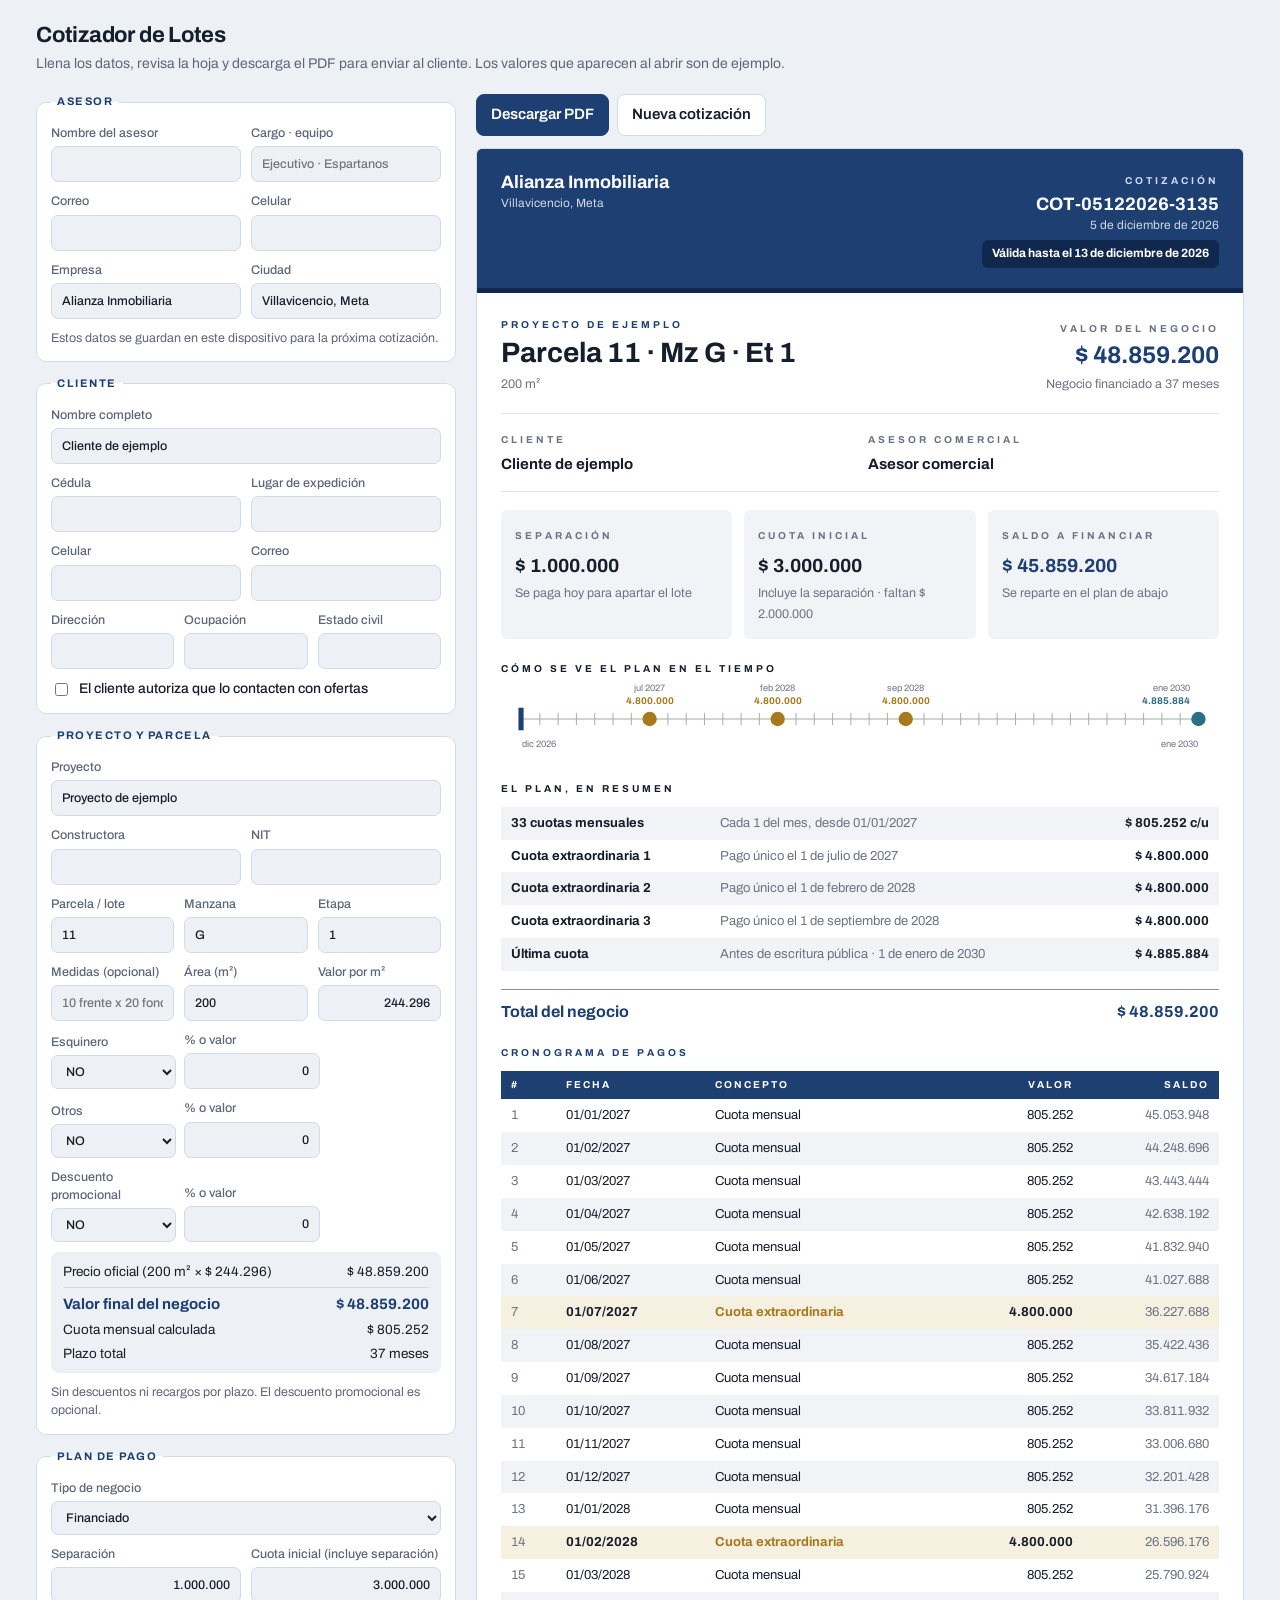
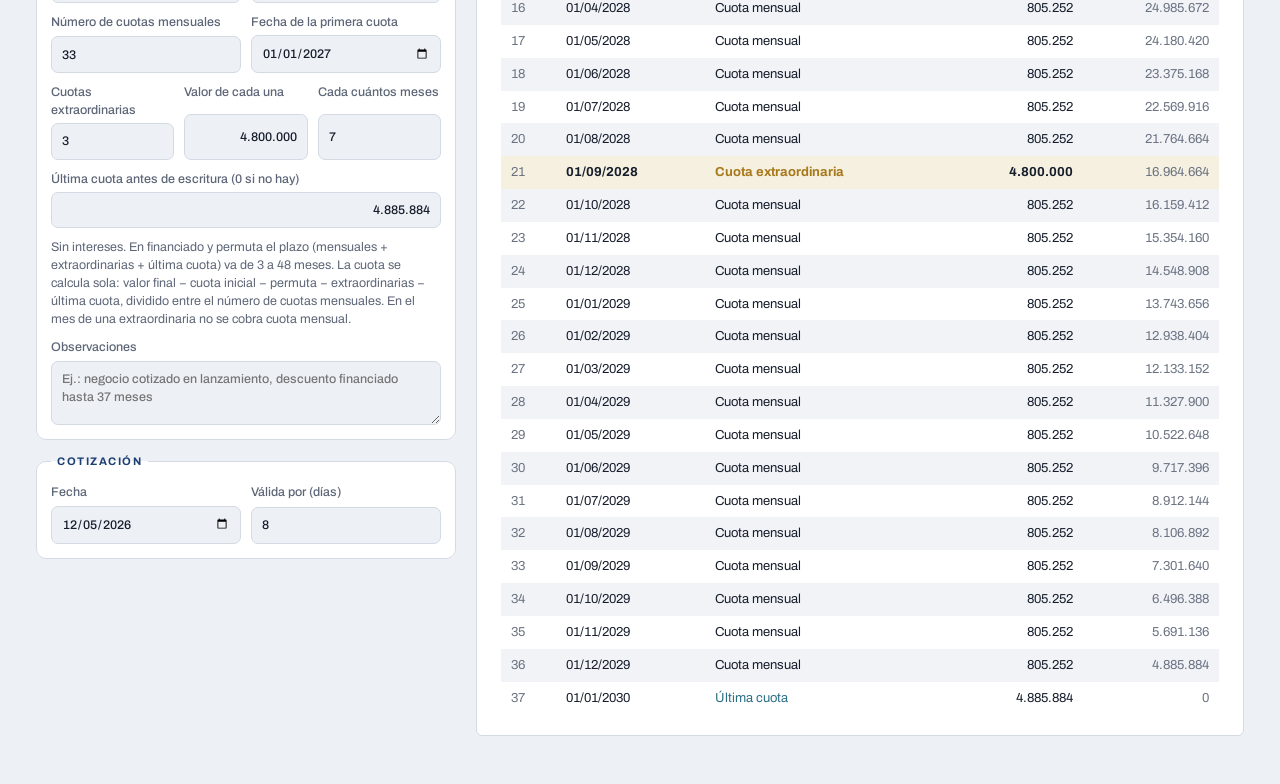
==== alianza-inmobiliaria/cotizador.html @ 28188375 "Add files via upload" ====
<!DOCTYPE html>
<html lang="es">
<head>
<meta charset="utf-8">
<meta name="viewport" content="width=device-width,initial-scale=1">
<title>Cotizador de Lotes</title>
<style>body{margin:0}img{max-width:100%}[hidden]{display:none!important}</style>

<link rel="stylesheet" href="https://fonts.googleapis.com/css2?family=Archivo:wght@400;500;600;700&display=swap">
<style>
/* Layout: formulario a la izquierda, hoja de cotización en vivo a la derecha; en celular se apilan. */
:root{
  --bg:#edf0f5; --surface:#ffffff; --fg:#161d2b; --muted:#5d6677; --line:#d4dae4;
  --brand:#1d3f72; --brand-deep:#10284d; --on-brand:#ffffff;
  --gold:#a8791c; --teal:#2b6f84; --bad:#b3372b; --bad-bg:#fbe9e6;
  --paper:#ffffff; --paper-fg:#161d2b; --paper-muted:#6b7382; --paper-soft:#f1f3f7; --paper-line:#dfe3ea; --paper-gold-bg:#f5f0e0;
  --font:"Archivo",system-ui,-apple-system,"Segoe UI",sans-serif;
}
@media (prefers-color-scheme: dark){ :root:not([data-theme="light"]){
  --bg:#11151c; --surface:#1a202b; --fg:#e8eeea; --muted:#9aa4b5; --line:#2e3747;
  --brand:#5b8fd6; --brand-deep:#1d3f72; --on-brand:#ffffff; --gold:#d3a23c; --teal:#5aa7bf; --bad:#f08a7d; --bad-bg:#3a1f1c; color-scheme:dark } }
:root[data-theme="dark"]{
  --bg:#11151c; --surface:#1a202b; --fg:#e8eeea; --muted:#9aa4b5; --line:#2e3747;
  --brand:#5b8fd6; --brand-deep:#1d3f72; --on-brand:#ffffff; --gold:#d3a23c; --teal:#5aa7bf; --bad:#f08a7d; --bad-bg:#3a1f1c; color-scheme:dark }
*{box-sizing:border-box}
body{background:var(--bg);color:var(--fg);font-family:var(--font);font-size:15px;line-height:1.45}
.wrap{max-width:1240px;margin:0 auto;padding-inline:16px;padding-block:20px 48px;display:grid;gap:20px;grid-template-columns:minmax(0,1fr)}
@media(min-width:980px){.wrap{grid-template-columns:minmax(0,420px) minmax(0,1fr);align-items:start}}
h1{font-size:22px;margin:0;font-weight:700;letter-spacing:-.01em}
.sub{color:var(--muted);margin:2px 0 0;font-size:14px}
.top{grid-column:1/-1}
.form{display:grid;gap:14px;min-width:0}
fieldset{border:1px solid var(--line);background:var(--surface);border-radius:10px;padding:14px;margin:0;display:grid;gap:10px;min-width:0}
legend{font-size:11px;letter-spacing:.14em;text-transform:uppercase;color:var(--brand);font-weight:700;padding:0 6px}
.row{display:grid;gap:10px;grid-template-columns:repeat(auto-fit,minmax(120px,1fr))}
label{display:grid;gap:4px;font-size:12.5px;color:var(--muted);font-weight:500;min-width:0}
input,select{font:inherit;color:var(--fg);background:var(--bg);border:1px solid var(--line);border-radius:7px;padding:8px 10px;width:100%;min-width:0}
input:focus-visible,select:focus-visible,button:focus-visible{outline:2px solid var(--brand);outline-offset:1px}
.money{font-variant-numeric:tabular-nums;text-align:right}
button{font:inherit;font-weight:600;border-radius:8px;border:1px solid var(--line);background:var(--surface);color:var(--fg);padding:9px 14px;cursor:pointer}
button.primary{background:var(--brand);border-color:var(--brand);color:var(--on-brand)}
button.link{border:0;background:none;color:var(--brand);padding:4px 0;text-align:left}
button:disabled{opacity:.5;cursor:not-allowed}
.extra{display:grid;grid-template-columns:minmax(0,1fr) minmax(0,1fr) auto;gap:8px;align-items:end}
.extra button{padding:8px 10px}
textarea{font:inherit;color:var(--fg);background:var(--bg);border:1px solid var(--line);border-radius:7px;padding:8px 10px;width:100%;min-height:64px;resize:vertical}
.adj{display:grid;grid-template-columns:minmax(0,1.1fr) minmax(0,1.2fr) minmax(0,1fr);gap:8px;align-items:end}
.calc{display:grid;gap:4px;background:var(--bg);border-radius:8px;padding:10px 12px;font-variant-numeric:tabular-nums;font-size:13.5px}
.calc div{display:flex;justify-content:space-between;gap:12px}
.calc .t{font-weight:700;color:var(--brand);font-size:15px;border-top:1px solid var(--line);padding-top:6px;margin-top:2px}
.brk{font-size:12.5px;color:var(--paper-muted);display:grid;gap:4px}
.brk .po{font-size:17px;font-weight:700;color:var(--paper-fg)}
.brk .red{color:#b3261e;font-size:14px;font-weight:600}
.brk .red b{font-weight:700;margin-left:10px;white-space:nowrap}
.calc .neg{color:var(--bad);font-weight:600}
.obs{background:var(--paper-soft);border-radius:6px;padding:12px 14px;font-size:13px;white-space:pre-wrap;overflow-wrap:anywhere}
.hint{font-size:12.5px;color:var(--muted);margin:0}
.side{display:grid;gap:12px;min-width:0}
.actions{display:flex;flex-wrap:wrap;gap:8px;align-items:center}
.msg{font-size:13px;color:var(--muted)}
.alert{background:var(--bad-bg);color:var(--bad);border-radius:8px;padding:10px 12px;font-size:13.5px;font-weight:500}
/* Hoja */
.paper{background:var(--paper);color:var(--paper-fg);border-radius:6px;overflow:hidden;border:1px solid var(--line);font-variant-numeric:tabular-nums;min-width:0}
.p-head{background:#1d3f72;border-bottom:5px solid #10284d;color:#fff;padding:20px 24px;display:flex;flex-wrap:wrap;gap:12px;justify-content:space-between}
.p-head b{font-size:18px}.p-head small{display:block;opacity:.8;font-size:12px}
.p-head .r{text-align:right;margin-left:auto}
.eyebrow{font-size:10px;letter-spacing:.3em;text-transform:uppercase;font-weight:700;color:#1d3f72}
.p-head .eyebrow{color:#cdd9ee}
.pill{display:inline-block;background:#10284d;border-radius:6px;padding:5px 10px;font-size:12px;font-weight:700;margin-top:6px}
.p-body{padding:20px 24px;display:grid;gap:18px}
.split{display:flex;flex-wrap:wrap;gap:12px 24px;justify-content:space-between;align-items:flex-end}
.lot{font-size:28px;font-weight:700;line-height:1.1;margin:4px 0}
.val{font-size:24px;font-weight:700;color:#1d3f72}
.pm{color:var(--paper-muted);font-size:12.5px}
.parties{display:grid;grid-template-columns:repeat(auto-fit,minmax(200px,1fr));gap:16px;border-block:1px solid var(--paper-line);padding-block:14px}
.parties strong{display:block;font-size:15px;margin:4px 0 2px;overflow-wrap:anywhere}
.cards{display:grid;grid-template-columns:repeat(auto-fit,minmax(160px,1fr));gap:12px}
.card{background:var(--paper-soft);border-radius:6px;padding:14px}
.card .eyebrow{color:var(--paper-muted)}
.card b{display:block;font-size:19px;margin:6px 0 2px}
.card.hl b{color:#1d3f72}
.tl{width:100%;height:auto;display:block}
.tscroll{overflow-x:auto}
table{border-collapse:collapse;width:100%;font-size:13px}
td,th{padding:7px 10px;text-align:left;white-space:nowrap}
td.n,th.n{text-align:right}
.sum tr:nth-child(odd){background:var(--paper-soft)}
.sum td:first-child{font-weight:700}
.sum td:nth-child(2){color:var(--paper-muted);white-space:normal}
.sum td.n{font-weight:700}
.total{display:flex;justify-content:space-between;gap:12px;border-top:1.5px solid #8a948e;padding-top:10px;font-weight:700;color:#1d3f72;font-size:16px}
.sched thead th{background:#1d3f72;color:#fff;font-size:10px;letter-spacing:.2em;text-transform:uppercase}
.sched tbody tr:nth-child(even){background:var(--paper-soft)}
.sched tr.x{background:var(--paper-gold-bg)!important;font-weight:700}
.sched tr.x td:nth-child(3){color:#a8791c}
.sched tr.f td:nth-child(3){color:#2b6f84}
.sched td:last-child,.sched td:first-child{color:var(--paper-muted);font-weight:400}
</style>
</head>
<body>


<div class="wrap">
  <div class="top">
    <h1>Cotizador de Lotes</h1>
    <p class="sub">Llena los datos, revisa la hoja y descarga el PDF para enviar al cliente. Los valores que aparecen al abrir son de ejemplo.</p>
  </div>

  <form class="form" id="f" autocomplete="off">
    <fieldset><legend>Asesor</legend>
      <div class="row">
        <label>Nombre del asesor<input id="asNombre" data-keep></label>
        <label>Cargo · equipo<input id="asCargo" data-keep placeholder="Ejecutivo · Espartanos"></label>
      </div>
      <div class="row">
        <label>Correo<input id="asCorreo" data-keep type="email"></label>
        <label>Celular<input id="asCel" data-keep inputmode="tel"></label>
      </div>
      <div class="row">
        <label>Empresa<input id="empresa" data-keep value="Alianza Inmobiliaria"></label>
        <label>Ciudad<input id="ciudad" data-keep value="Villavicencio, Meta"></label>
      </div>
      <p class="hint">Estos datos se guardan en este dispositivo para la próxima cotización.</p>
    </fieldset>

    <fieldset><legend>Cliente</legend>
      <label>Nombre completo<input id="clNombre" value="Cliente de ejemplo"></label>
      <div class="row">
        <label>Cédula<input id="clCedula" inputmode="numeric"></label>
        <label>Lugar de expedición<input id="clExp"></label>
      </div>
      <div class="row">
        <label>Celular<input id="clCel" inputmode="tel"></label>
        <label>Correo<input id="clCorreo" type="email"></label>
      </div>
      <div class="row">
        <label>Dirección<input id="clDir"></label>
        <label>Ocupación<input id="clOcu"></label>
        <label>Estado civil<input id="clCivil"></label>
      </div>
      <label style="display:flex;gap:8px;align-items:center;color:var(--fg);font-size:14px"><input type="checkbox" id="clAut" style="width:auto"> El cliente autoriza que lo contacten con ofertas</label>
    </fieldset>

    <fieldset><legend>Proyecto y parcela</legend>
      <label>Proyecto<input id="proyecto" value="Proyecto de ejemplo"></label>
      <div class="row">
        <label>Constructora<input id="constructora"></label>
        <label>NIT<input id="nit"></label>
      </div>
      <div class="row">
        <label>Parcela / lote<input id="lote" value="11"></label>
        <label>Manzana<input id="mz" value="G"></label>
        <label>Etapa<input id="etapa" value="1"></label>
      </div>
      <div class="row">
        <label>Medidas (opcional)<input id="medidas" placeholder="10 frente x 20 fondo"></label>
        <label>Área (m²)<input id="area" inputmode="decimal" value="200"></label>
        <label>Valor por m²<input id="vm2" class="money" inputmode="numeric" value="244.296"></label>
      </div>
      <div class="adj">
        <label>Esquinero<select id="esqT"><option>NO</option><option>PORCENTAJE</option><option>VALOR FIJO</option></select></label>
        <label>% o valor<input id="esqV" inputmode="decimal" value="0" style="text-align:right"></label><span></span>
      </div>
      <div class="adj">
        <label>Otros<select id="pluT"><option>NO</option><option>PORCENTAJE</option><option>VALOR FIJO</option></select></label>
        <label>% o valor<input id="pluV" inputmode="decimal" value="0" style="text-align:right"></label><span></span>
      </div>
      <label hidden><input type="checkbox" id="aplOf"></label>
      <p class="hint" id="vipHint" hidden></p>
      <div class="adj">
        <label>Descuento promocional<select id="desT"><option>NO</option><option>PORCENTAJE</option><option>VALOR FIJO</option></select></label>
        <label>% o valor<input id="desV" inputmode="decimal" value="0" style="text-align:right"></label><span></span>
      </div>
      <div class="calc" id="calcBox"></div>
      <p class="hint">Sin descuentos ni recargos por plazo. El descuento promocional es opcional.</p>
    </fieldset>

    <fieldset><legend>Plan de pago</legend>
      <div class="row">
        <label>Tipo de negocio<select id="tipo"><option value="con">Contado</option><option value="fin" selected>Financiado</option><option value="per">Permuta</option><option value="otr">Otro</option></select></label>
        <label id="lblPermuta" hidden>Permuta (valor recibido)<input id="permuta" class="money" inputmode="numeric" value="0"></label>
      </div>
      <label id="lblTipoOtro" hidden>Describe el tipo de negocio<input id="tipoOtro" placeholder="Ej.: leasing, crédito bancario"></label>
      <label id="lblPermDesc" hidden>Qué se recibe en permuta (opcional)<input id="permDesc" placeholder="Ej.: vehículo, lote, moto"></label>
      <div class="row">
        <label>Separación<input id="sep" class="money" inputmode="numeric" value="1.000.000"></label>
        <label>Cuota inicial (incluye separación)<input id="ini" class="money" inputmode="numeric" value="3.000.000"></label>
      </div>
      <div class="row">
        <label><span id="nMtxt">Número de cuotas mensuales</span><input id="nM" type="number" min="0" max="48" value="33"></label>
        <label>Fecha de la primera cuota<input id="primera" type="date"></label>
      </div>
      <div class="row" id="rowExtras">
        <label>Cuotas extraordinarias<input id="nE" type="number" min="0" max="24" value="3"></label>
        <label>Valor de cada una<input id="vE" class="money" inputmode="numeric" value="4.800.000"></label>
        <label>Cada cuántos meses<input id="pE" type="number" min="1" max="60" value="7"></label>
      </div>
      <p class="hint" id="maxE" hidden></p>
      <label id="lblFinal">Última cuota antes de escritura (0 si no hay)<input id="final" class="money" inputmode="numeric" value="4.885.884"></label>
      <p class="hint" id="finHint" hidden></p>
      <p class="hint">Sin intereses. En financiado y permuta el plazo (mensuales + extraordinarias + última cuota) va de 3 a 48 meses. La cuota se calcula sola: valor final − cuota inicial − permuta − extraordinarias − última cuota, dividido entre el número de cuotas mensuales. En el mes de una extraordinaria no se cobra cuota mensual.</p>
      <label>Observaciones<textarea id="obs" placeholder="Ej.: negocio cotizado en lanzamiento, descuento financiado hasta 37 meses"></textarea></label>
    </fieldset>

    <fieldset><legend>Cotización</legend>
      <div class="row">
        <label>Fecha<input id="fecha" type="date"></label>
        <label>Válida por (días)<input id="vig" type="number" min="1" max="90" value="8"></label>
      </div>
    </fieldset>
  </form>

  <div class="side">
    <div class="actions">
      <button class="primary" id="pdf" type="button">Descargar PDF</button>
      <button id="copy" type="button" hidden>Copiar resumen para WhatsApp</button>
      <button id="sepBtn" type="button" hidden>Registrar separación</button>
      <button id="nueva" type="button">Nueva cotización</button>
      <span class="msg" id="msg" role="status"></span>
    </div>
    <div class="alert" id="alert" hidden></div>
    <div class="paper" id="paper"></div>
  </div>
</div>

<script>/** @license
 *
 * jsPDF - PDF Document creation from JavaScript
 * Version 2.5.1 Built on 2022-01-28T15:37:57.789Z
 *                      CommitID 00000000
 *
 * Copyright (c) 2010-2021 James Hall <james@parall.ax>, https://github.com/MrRio/jsPDF
 *               2015-2021 yWorks GmbH, http://www.yworks.com
 *               2015-2021 Lukas Holländer <lukas.hollaender@yworks.com>, https://github.com/HackbrettXXX
 *               2016-2018 Aras Abbasi <aras.abbasi@gmail.com>
 *               2010 Aaron Spike, https://github.com/acspike
 *               2012 Willow Systems Corporation, https://github.com/willowsystems
 *               2012 Pablo Hess, https://github.com/pablohess
 *               2012 Florian Jenett, https://github.com/fjenett
 *               2013 Warren Weckesser, https://github.com/warrenweckesser
 *               2013 Youssef Beddad, https://github.com/lifof
 *               2013 Lee Driscoll, https://github.com/lsdriscoll
 *               2013 Stefan Slonevskiy, https://github.com/stefslon
 *               2013 Jeremy Morel, https://github.com/jmorel
 *               2013 Christoph Hartmann, https://github.com/chris-rock
 *               2014 Juan Pablo Gaviria, https://github.com/juanpgaviria
 *               2014 James Makes, https://github.com/dollaruw
 *               2014 Diego Casorran, https://github.com/diegocr
 *               2014 Steven Spungin, https://github.com/Flamenco
 *               2014 Kenneth Glassey, https://github.com/Gavvers
 *
 * Permission is hereby granted, free of charge, to any person obtaining
 * a copy of this software and associated documentation files (the
 * "Software"), to deal in the Software without restriction, including
 * without limitation the rights to use, copy, modify, merge, publish,
 * distribute, sublicense, and/or sell copies of the Software, and to
 * permit persons to whom the Software is furnished to do so, subject to
 * the following conditions:
 *
 * The above copyright notice and this permission notice shall be
 * included in all copies or substantial portions of the Software.
 *
 * THE SOFTWARE IS PROVIDED "AS IS", WITHOUT WARRANTY OF ANY KIND,
 * EXPRESS OR IMPLIED, INCLUDING BUT NOT LIMITED TO THE WARRANTIES OF
 * MERCHANTABILITY, FITNESS FOR A PARTICULAR PURPOSE AND
 * NONINFRINGEMENT. IN NO EVENT SHALL THE AUTHORS OR COPYRIGHT HOLDERS BE
 * LIABLE FOR ANY CLAIM, DAMAGES OR OTHER LIABILITY, WHETHER IN AN ACTION
 * OF CONTRACT, TORT OR OTHERWISE, ARISING FROM, OUT OF OR IN CONNECTION
 * WITH THE SOFTWARE OR THE USE OR OTHER DEALINGS IN THE SOFTWARE.
 *
 * Contributor(s):
 *    siefkenj, ahwolf, rickygu, Midnith, saintclair, eaparango,
 *    kim3er, mfo, alnorth, Flamenco
 */

!function(t,e){"object"==typeof exports&&"undefined"!=typeof module?e(exports):"function"==typeof define&&define.amd?define(["exports"],e):e((t=t||self).jspdf={})}(this,(function(t){"use strict";function e(t){return(e="function"==typeof Symbol&&"symbol"==typeof Symbol.iterator?function(t){return typeof t}:function(t){return t&&"function"==typeof Symbol&&t.constructor===Symbol&&t!==Symbol.prototype?"symbol":typeof t})(t)}var r=function(){return"undefined"!=typeof window?window:"undefined"!=typeof global?global:"undefined"!=typeof self?self:this}();function n(){r.console&&"function"==typeof r.console.log&&r.console.log.apply(r.console,arguments)}var i={log:n,warn:function(t){r.console&&("function"==typeof r.console.warn?r.console.warn.apply(r.console,arguments):n.call(null,arguments))},error:function(t){r.console&&("function"==typeof r.console.error?r.console.error.apply(r.console,arguments):n(t))}};function a(t,e,r){var n=new XMLHttpRequest;n.open("GET",t),n.responseType="blob",n.onload=function(){l(n.response,e,r)},n.onerror=function(){i.error("could not download file")},n.send()}function o(t){var e=new XMLHttpRequest;e.open("HEAD",t,!1);try{e.send()}catch(t){}return e.status>=200&&e.status<=299}function s(t){try{t.dispatchEvent(new MouseEvent("click"))}catch(r){var e=document.createEvent("MouseEvents");e.initMouseEvent("click",!0,!0,window,0,0,0,80,20,!1,!1,!1,!1,0,null),t.dispatchEvent(e)}}var c,u,l=r.saveAs||("object"!==("undefined"==typeof window?"undefined":e(window))||window!==r?function(){}:"undefined"!=typeof HTMLAnchorElement&&"download"in HTMLAnchorElement.prototype?function(t,e,n){var i=r.URL||r.webkitURL,c=document.createElement("a");e=e||t.name||"download",c.download=e,c.rel="noopener","string"==typeof t?(c.href=t,c.origin!==location.origin?o(c.href)?a(t,e,n):s(c,c.target="_blank"):s(c)):(c.href=i.createObjectURL(t),setTimeout((function(){i.revokeObjectURL(c.href)}),4e4),setTimeout((function(){s(c)}),0))}:"msSaveOrOpenBlob"in navigator?function(t,r,n){if(r=r||t.name||"download","string"==typeof t)if(o(t))a(t,r,n);else{var c=document.createElement("a");c.href=t,c.target="_blank",setTimeout((function(){s(c)}))}else navigator.msSaveOrOpenBlob(function(t,r){return void 0===r?r={autoBom:!1}:"object"!==e(r)&&(i.warn("Deprecated: Expected third argument to be a object"),r={autoBom:!r}),r.autoBom&&/^\s*(?:text\/\S*|application\/xml|\S*\/\S*\+xml)\s*;.*charset\s*=\s*utf-8/i.test(t.type)?new Blob([String.fromCharCode(65279),t],{type:t.type}):t}(t,n),r)}:function(t,n,i,o){if((o=o||open("","_blank"))&&(o.document.title=o.document.body.innerText="downloading..."),"string"==typeof t)return a(t,n,i);var s="application/octet-stream"===t.type,c=/constructor/i.test(r.HTMLElement)||r.safari,u=/CriOS\/[\d]+/.test(navigator.userAgent);if((u||s&&c)&&"object"===("undefined"==typeof FileReader?"undefined":e(FileReader))){var l=new FileReader;l.onloadend=function(){var t=l.result;t=u?t:t.replace(/^data:[^;]*;/,"data:attachment/file;"),o?o.location.href=t:location=t,o=null},l.readAsDataURL(t)}else{var h=r.URL||r.webkitURL,f=h.createObjectURL(t);o?o.location=f:location.href=f,o=null,setTimeout((function(){h.revokeObjectURL(f)}),4e4)}});
/**
   * A class to parse color values
   * @author Stoyan Stefanov <sstoo@gmail.com>
   * {@link   http://www.phpied.com/rgb-color-parser-in-javascript/}
   * @license Use it if you like it
   */function h(t){var e;t=t||"",this.ok=!1,"#"==t.charAt(0)&&(t=t.substr(1,6));t={aliceblue:"f0f8ff",antiquewhite:"faebd7",aqua:"00ffff",aquamarine:"7fffd4",azure:"f0ffff",beige:"f5f5dc",bisque:"ffe4c4",black:"000000",blanchedalmond:"ffebcd",blue:"0000ff",blueviolet:"8a2be2",brown:"a52a2a",burlywood:"deb887",cadetblue:"5f9ea0",chartreuse:"7fff00",chocolate:"d2691e",coral:"ff7f50",cornflowerblue:"6495ed",cornsilk:"fff8dc",crimson:"dc143c",cyan:"00ffff",darkblue:"00008b",darkcyan:"008b8b",darkgoldenrod:"b8860b",darkgray:"a9a9a9",darkgreen:"006400",darkkhaki:"bdb76b",darkmagenta:"8b008b",darkolivegreen:"556b2f",darkorange:"ff8c00",darkorchid:"9932cc",darkred:"8b0000",darksalmon:"e9967a",darkseagreen:"8fbc8f",darkslateblue:"483d8b",darkslategray:"2f4f4f",darkturquoise:"00ced1",darkviolet:"9400d3",deeppink:"ff1493",deepskyblue:"00bfff",dimgray:"696969",dodgerblue:"1e90ff",feldspar:"d19275",firebrick:"b22222",floralwhite:"fffaf0",forestgreen:"228b22",fuchsia:"ff00ff",gainsboro:"dcdcdc",ghostwhite:"f8f8ff",gold:"ffd700",goldenrod:"daa520",gray:"808080",green:"008000",greenyellow:"adff2f",honeydew:"f0fff0",hotpink:"ff69b4",indianred:"cd5c5c",indigo:"4b0082",ivory:"fffff0",khaki:"f0e68c",lavender:"e6e6fa",lavenderblush:"fff0f5",lawngreen:"7cfc00",lemonchiffon:"fffacd",lightblue:"add8e6",lightcoral:"f08080",lightcyan:"e0ffff",lightgoldenrodyellow:"fafad2",lightgrey:"d3d3d3",lightgreen:"90ee90",lightpink:"ffb6c1",lightsalmon:"ffa07a",lightseagreen:"20b2aa",lightskyblue:"87cefa",lightslateblue:"8470ff",lightslategray:"778899",lightsteelblue:"b0c4de",lightyellow:"ffffe0",lime:"00ff00",limegreen:"32cd32",linen:"faf0e6",magenta:"ff00ff",maroon:"800000",mediumaquamarine:"66cdaa",mediumblue:"0000cd",mediumorchid:"ba55d3",mediumpurple:"9370d8",mediumseagreen:"3cb371",mediumslateblue:"7b68ee",mediumspringgreen:"00fa9a",mediumturquoise:"48d1cc",mediumvioletred:"c71585",midnightblue:"191970",mintcream:"f5fffa",mistyrose:"ffe4e1",moccasin:"ffe4b5",navajowhite:"ffdead",navy:"000080",oldlace:"fdf5e6",olive:"808000",olivedrab:"6b8e23",orange:"ffa500",orangered:"ff4500",orchid:"da70d6",palegoldenrod:"eee8aa",palegreen:"98fb98",paleturquoise:"afeeee",palevioletred:"d87093",papayawhip:"ffefd5",peachpuff:"ffdab9",peru:"cd853f",pink:"ffc0cb",plum:"dda0dd",powderblue:"b0e0e6",purple:"800080",red:"ff0000",rosybrown:"bc8f8f",royalblue:"4169e1",saddlebrown:"8b4513",salmon:"fa8072",sandybrown:"f4a460",seagreen:"2e8b57",seashell:"fff5ee",sienna:"a0522d",silver:"c0c0c0",skyblue:"87ceeb",slateblue:"6a5acd",slategray:"708090",snow:"fffafa",springgreen:"00ff7f",steelblue:"4682b4",tan:"d2b48c",teal:"008080",thistle:"d8bfd8",tomato:"ff6347",turquoise:"40e0d0",violet:"ee82ee",violetred:"d02090",wheat:"f5deb3",white:"ffffff",whitesmoke:"f5f5f5",yellow:"ffff00",yellowgreen:"9acd32"}[t=(t=t.replace(/ /g,"")).toLowerCase()]||t;for(var r=[{re:/^rgb\((\d{1,3}),\s*(\d{1,3}),\s*(\d{1,3})\)$/,example:["rgb(123, 234, 45)","rgb(255,234,245)"],process:function(t){return[parseInt(t[1]),parseInt(t[2]),parseInt(t[3])]}},{re:/^(\w{2})(\w{2})(\w{2})$/,example:["#00ff00","336699"],process:function(t){return[parseInt(t[1],16),parseInt(t[2],16),parseInt(t[3],16)]}},{re:/^(\w{1})(\w{1})(\w{1})$/,example:["#fb0","f0f"],process:function(t){return[parseInt(t[1]+t[1],16),parseInt(t[2]+t[2],16),parseInt(t[3]+t[3],16)]}}],n=0;n<r.length;n++){var i=r[n].re,a=r[n].process,o=i.exec(t);o&&(e=a(o),this.r=e[0],this.g=e[1],this.b=e[2],this.ok=!0)}this.r=this.r<0||isNaN(this.r)?0:this.r>255?255:this.r,this.g=this.g<0||isNaN(this.g)?0:this.g>255?255:this.g,this.b=this.b<0||isNaN(this.b)?0:this.b>255?255:this.b,this.toRGB=function(){return"rgb("+this.r+", "+this.g+", "+this.b+")"},this.toHex=function(){var t=this.r.toString(16),e=this.g.toString(16),r=this.b.toString(16);return 1==t.length&&(t="0"+t),1==e.length&&(e="0"+e),1==r.length&&(r="0"+r),"#"+t+e+r}}
/**
   * @license
   * Joseph Myers does not specify a particular license for his work.
   *
   * Author: Joseph Myers
   * Accessed from: http://www.myersdaily.org/joseph/javascript/md5.js
   *
   * Modified by: Owen Leong
   */
function f(t,e){var r=t[0],n=t[1],i=t[2],a=t[3];r=p(r,n,i,a,e[0],7,-680876936),a=p(a,r,n,i,e[1],12,-389564586),i=p(i,a,r,n,e[2],17,606105819),n=p(n,i,a,r,e[3],22,-1044525330),r=p(r,n,i,a,e[4],7,-176418897),a=p(a,r,n,i,e[5],12,1200080426),i=p(i,a,r,n,e[6],17,-1473231341),n=p(n,i,a,r,e[7],22,-45705983),r=p(r,n,i,a,e[8],7,1770035416),a=p(a,r,n,i,e[9],12,-1958414417),i=p(i,a,r,n,e[10],17,-42063),n=p(n,i,a,r,e[11],22,-1990404162),r=p(r,n,i,a,e[12],7,1804603682),a=p(a,r,n,i,e[13],12,-40341101),i=p(i,a,r,n,e[14],17,-1502002290),r=g(r,n=p(n,i,a,r,e[15],22,1236535329),i,a,e[1],5,-165796510),a=g(a,r,n,i,e[6],9,-1069501632),i=g(i,a,r,n,e[11],14,643717713),n=g(n,i,a,r,e[0],20,-373897302),r=g(r,n,i,a,e[5],5,-701558691),a=g(a,r,n,i,e[10],9,38016083),i=g(i,a,r,n,e[15],14,-660478335),n=g(n,i,a,r,e[4],20,-405537848),r=g(r,n,i,a,e[9],5,568446438),a=g(a,r,n,i,e[14],9,-1019803690),i=g(i,a,r,n,e[3],14,-187363961),n=g(n,i,a,r,e[8],20,1163531501),r=g(r,n,i,a,e[13],5,-1444681467),a=g(a,r,n,i,e[2],9,-51403784),i=g(i,a,r,n,e[7],14,1735328473),r=m(r,n=g(n,i,a,r,e[12],20,-1926607734),i,a,e[5],4,-378558),a=m(a,r,n,i,e[8],11,-2022574463),i=m(i,a,r,n,e[11],16,1839030562),n=m(n,i,a,r,e[14],23,-35309556),r=m(r,n,i,a,e[1],4,-1530992060),a=m(a,r,n,i,e[4],11,1272893353),i=m(i,a,r,n,e[7],16,-155497632),n=m(n,i,a,r,e[10],23,-1094730640),r=m(r,n,i,a,e[13],4,681279174),a=m(a,r,n,i,e[0],11,-358537222),i=m(i,a,r,n,e[3],16,-722521979),n=m(n,i,a,r,e[6],23,76029189),r=m(r,n,i,a,e[9],4,-640364487),a=m(a,r,n,i,e[12],11,-421815835),i=m(i,a,r,n,e[15],16,530742520),r=v(r,n=m(n,i,a,r,e[2],23,-995338651),i,a,e[0],6,-198630844),a=v(a,r,n,i,e[7],10,1126891415),i=v(i,a,r,n,e[14],15,-1416354905),n=v(n,i,a,r,e[5],21,-57434055),r=v(r,n,i,a,e[12],6,1700485571),a=v(a,r,n,i,e[3],10,-1894986606),i=v(i,a,r,n,e[10],15,-1051523),n=v(n,i,a,r,e[1],21,-2054922799),r=v(r,n,i,a,e[8],6,1873313359),a=v(a,r,n,i,e[15],10,-30611744),i=v(i,a,r,n,e[6],15,-1560198380),n=v(n,i,a,r,e[13],21,1309151649),r=v(r,n,i,a,e[4],6,-145523070),a=v(a,r,n,i,e[11],10,-1120210379),i=v(i,a,r,n,e[2],15,718787259),n=v(n,i,a,r,e[9],21,-343485551),t[0]=S(r,t[0]),t[1]=S(n,t[1]),t[2]=S(i,t[2]),t[3]=S(a,t[3])}function d(t,e,r,n,i,a){return e=S(S(e,t),S(n,a)),S(e<<i|e>>>32-i,r)}function p(t,e,r,n,i,a,o){return d(e&r|~e&n,t,e,i,a,o)}function g(t,e,r,n,i,a,o){return d(e&n|r&~n,t,e,i,a,o)}function m(t,e,r,n,i,a,o){return d(e^r^n,t,e,i,a,o)}function v(t,e,r,n,i,a,o){return d(r^(e|~n),t,e,i,a,o)}function b(t){var e,r=t.length,n=[1732584193,-271733879,-1732584194,271733878];for(e=64;e<=t.length;e+=64)f(n,y(t.substring(e-64,e)));t=t.substring(e-64);var i=[0,0,0,0,0,0,0,0,0,0,0,0,0,0,0,0];for(e=0;e<t.length;e++)i[e>>2]|=t.charCodeAt(e)<<(e%4<<3);if(i[e>>2]|=128<<(e%4<<3),e>55)for(f(n,i),e=0;e<16;e++)i[e]=0;return i[14]=8*r,f(n,i),n}function y(t){var e,r=[];for(e=0;e<64;e+=4)r[e>>2]=t.charCodeAt(e)+(t.charCodeAt(e+1)<<8)+(t.charCodeAt(e+2)<<16)+(t.charCodeAt(e+3)<<24);return r}c=r.atob.bind(r),u=r.btoa.bind(r);var w="0123456789abcdef".split("");function N(t){for(var e="",r=0;r<4;r++)e+=w[t>>8*r+4&15]+w[t>>8*r&15];return e}function L(t){return String.fromCharCode((255&t)>>0,(65280&t)>>8,(16711680&t)>>16,(4278190080&t)>>24)}function A(t){return function(t){return t.map(L).join("")}(b(t))}var x="5d41402abc4b2a76b9719d911017c592"!=function(t){for(var e=0;e<t.length;e++)t[e]=N(t[e]);return t.join("")}(b("hello"));function S(t,e){if(x){var r=(65535&t)+(65535&e);return(t>>16)+(e>>16)+(r>>16)<<16|65535&r}return t+e&4294967295}
/**
   * @license
   * FPDF is released under a permissive license: there is no usage restriction.
   * You may embed it freely in your application (commercial or not), with or
   * without modifications.
   *
   * Reference: http://www.fpdf.org/en/script/script37.php
   */function _(t,e){var r,n,i,a;if(t!==r){for(var o=(i=t,a=1+(256/t.length>>0),new Array(a+1).join(i)),s=[],c=0;c<256;c++)s[c]=c;var u=0;for(c=0;c<256;c++){var l=s[c];u=(u+l+o.charCodeAt(c))%256,s[c]=s[u],s[u]=l}r=t,n=s}else s=n;var h=e.length,f=0,d=0,p="";for(c=0;c<h;c++)d=(d+(l=s[f=(f+1)%256]))%256,s[f]=s[d],s[d]=l,o=s[(s[f]+s[d])%256],p+=String.fromCharCode(e.charCodeAt(c)^o);return p}
/**
   * @license
   * Licensed under the MIT License.
   * http://opensource.org/licenses/mit-license
   * Author: Owen Leong (@owenl131)
   * Date: 15 Oct 2020
   * References:
   * https://www.cs.cmu.edu/~dst/Adobe/Gallery/anon21jul01-pdf-encryption.txt
   * https://github.com/foliojs/pdfkit/blob/master/lib/security.js
   * http://www.fpdf.org/en/script/script37.php
   */var P={print:4,modify:8,copy:16,"annot-forms":32};function k(t,e,r,n){this.v=1,this.r=2;var i=192;t.forEach((function(t){if(void 0!==P.perm)throw new Error("Invalid permission: "+t);i+=P[t]})),this.padding="(¿N^NuAd\0NVÿú\b..\0¶Ðh>/\f©þdSiz";var a=(e+this.padding).substr(0,32),o=(r+this.padding).substr(0,32);this.O=this.processOwnerPassword(a,o),this.P=-(1+(255^i)),this.encryptionKey=A(a+this.O+this.lsbFirstWord(this.P)+this.hexToBytes(n)).substr(0,5),this.U=_(this.encryptionKey,this.padding)}function F(t){if(/[^\u0000-\u00ff]/.test(t))throw new Error("Invalid PDF Name Object: "+t+", Only accept ASCII characters.");for(var e="",r=t.length,n=0;n<r;n++){var i=t.charCodeAt(n);if(i<33||35===i||37===i||40===i||41===i||47===i||60===i||62===i||91===i||93===i||123===i||125===i||i>126)e+="#"+("0"+i.toString(16)).slice(-2);else e+=t[n]}return e}function I(t){if("object"!==e(t))throw new Error("Invalid Context passed to initialize PubSub (jsPDF-module)");var n={};this.subscribe=function(t,e,r){if(r=r||!1,"string"!=typeof t||"function"!=typeof e||"boolean"!=typeof r)throw new Error("Invalid arguments passed to PubSub.subscribe (jsPDF-module)");n.hasOwnProperty(t)||(n[t]={});var i=Math.random().toString(35);return n[t][i]=[e,!!r],i},this.unsubscribe=function(t){for(var e in n)if(n[e][t])return delete n[e][t],0===Object.keys(n[e]).length&&delete n[e],!0;return!1},this.publish=function(e){if(n.hasOwnProperty(e)){var a=Array.prototype.slice.call(arguments,1),o=[];for(var s in n[e]){var c=n[e][s];try{c[0].apply(t,a)}catch(t){r.console&&i.error("jsPDF PubSub Error",t.message,t)}c[1]&&o.push(s)}o.length&&o.forEach(this.unsubscribe)}},this.getTopics=function(){return n}}function C(t){if(!(this instanceof C))return new C(t);var e="opacity,stroke-opacity".split(",");for(var r in t)t.hasOwnProperty(r)&&e.indexOf(r)>=0&&(this[r]=t[r]);this.id="",this.objectNumber=-1}function j(t,e){this.gState=t,this.matrix=e,this.id="",this.objectNumber=-1}function O(t,e,r,n,i){if(!(this instanceof O))return new O(t,e,r,n,i);this.type="axial"===t?2:3,this.coords=e,this.colors=r,j.call(this,n,i)}function B(t,e,r,n,i){if(!(this instanceof B))return new B(t,e,r,n,i);this.boundingBox=t,this.xStep=e,this.yStep=r,this.stream="",this.cloneIndex=0,j.call(this,n,i)}function M(t){var n,a="string"==typeof arguments[0]?arguments[0]:"p",o=arguments[1],s=arguments[2],c=arguments[3],f=[],d=1,p=16,g="S",m=null;"object"===e(t=t||{})&&(a=t.orientation,o=t.unit||o,s=t.format||s,c=t.compress||t.compressPdf||c,null!==(m=t.encryption||null)&&(m.userPassword=m.userPassword||"",m.ownerPassword=m.ownerPassword||"",m.userPermissions=m.userPermissions||[]),d="number"==typeof t.userUnit?Math.abs(t.userUnit):1,void 0!==t.precision&&(n=t.precision),void 0!==t.floatPrecision&&(p=t.floatPrecision),g=t.defaultPathOperation||"S"),f=t.filters||(!0===c?["FlateEncode"]:f),o=o||"mm",a=(""+(a||"P")).toLowerCase();var v=t.putOnlyUsedFonts||!1,b={},y={internal:{},__private__:{}};y.__private__.PubSub=I;var w="1.3",N=y.__private__.getPdfVersion=function(){return w};y.__private__.setPdfVersion=function(t){w=t};var L={a0:[2383.94,3370.39],a1:[1683.78,2383.94],a2:[1190.55,1683.78],a3:[841.89,1190.55],a4:[595.28,841.89],a5:[419.53,595.28],a6:[297.64,419.53],a7:[209.76,297.64],a8:[147.4,209.76],a9:[104.88,147.4],a10:[73.7,104.88],b0:[2834.65,4008.19],b1:[2004.09,2834.65],b2:[1417.32,2004.09],b3:[1000.63,1417.32],b4:[708.66,1000.63],b5:[498.9,708.66],b6:[354.33,498.9],b7:[249.45,354.33],b8:[175.75,249.45],b9:[124.72,175.75],b10:[87.87,124.72],c0:[2599.37,3676.54],c1:[1836.85,2599.37],c2:[1298.27,1836.85],c3:[918.43,1298.27],c4:[649.13,918.43],c5:[459.21,649.13],c6:[323.15,459.21],c7:[229.61,323.15],c8:[161.57,229.61],c9:[113.39,161.57],c10:[79.37,113.39],dl:[311.81,623.62],letter:[612,792],"government-letter":[576,756],legal:[612,1008],"junior-legal":[576,360],ledger:[1224,792],tabloid:[792,1224],"credit-card":[153,243]};y.__private__.getPageFormats=function(){return L};var A=y.__private__.getPageFormat=function(t){return L[t]};s=s||"a4";var x={COMPAT:"compat",ADVANCED:"advanced"},S=x.COMPAT;function _(){this.saveGraphicsState(),ht(new Vt(_t,0,0,-_t,0,Rr()*_t).toString()+" cm"),this.setFontSize(this.getFontSize()/_t),g="n",S=x.ADVANCED}function P(){this.restoreGraphicsState(),g="S",S=x.COMPAT}var j=y.__private__.combineFontStyleAndFontWeight=function(t,e){if("bold"==t&&"normal"==e||"bold"==t&&400==e||"normal"==t&&"italic"==e||"bold"==t&&"italic"==e)throw new Error("Invalid Combination of fontweight and fontstyle");return e&&(t=400==e||"normal"===e?"italic"===t?"italic":"normal":700!=e&&"bold"!==e||"normal"!==t?(700==e?"bold":e)+""+t:"bold"),t};y.advancedAPI=function(t){var e=S===x.COMPAT;return e&&_.call(this),"function"!=typeof t||(t(this),e&&P.call(this)),this},y.compatAPI=function(t){var e=S===x.ADVANCED;return e&&P.call(this),"function"!=typeof t||(t(this),e&&_.call(this)),this},y.isAdvancedAPI=function(){return S===x.ADVANCED};var E,q=function(t){if(S!==x.ADVANCED)throw new Error(t+" is only available in 'advanced' API mode. You need to call advancedAPI() first.")},D=y.roundToPrecision=y.__private__.roundToPrecision=function(t,e){var r=n||e;if(isNaN(t)||isNaN(r))throw new Error("Invalid argument passed to jsPDF.roundToPrecision");return t.toFixed(r).replace(/0+$/,"")};E=y.hpf=y.__private__.hpf="number"==typeof p?function(t){if(isNaN(t))throw new Error("Invalid argument passed to jsPDF.hpf");return D(t,p)}:"smart"===p?function(t){if(isNaN(t))throw new Error("Invalid argument passed to jsPDF.hpf");return D(t,t>-1&&t<1?16:5)}:function(t){if(isNaN(t))throw new Error("Invalid argument passed to jsPDF.hpf");return D(t,16)};var R=y.f2=y.__private__.f2=function(t){if(isNaN(t))throw new Error("Invalid argument passed to jsPDF.f2");return D(t,2)},T=y.__private__.f3=function(t){if(isNaN(t))throw new Error("Invalid argument passed to jsPDF.f3");return D(t,3)},U=y.scale=y.__private__.scale=function(t){if(isNaN(t))throw new Error("Invalid argument passed to jsPDF.scale");return S===x.COMPAT?t*_t:S===x.ADVANCED?t:void 0},z=function(t){return S===x.COMPAT?Rr()-t:S===x.ADVANCED?t:void 0},H=function(t){return U(z(t))};y.__private__.setPrecision=y.setPrecision=function(t){"number"==typeof parseInt(t,10)&&(n=parseInt(t,10))};var W,V="00000000000000000000000000000000",G=y.__private__.getFileId=function(){return V},Y=y.__private__.setFileId=function(t){return V=void 0!==t&&/^[a-fA-F0-9]{32}$/.test(t)?t.toUpperCase():V.split("").map((function(){return"ABCDEF0123456789".charAt(Math.floor(16*Math.random()))})).join(""),null!==m&&(Ye=new k(m.userPermissions,m.userPassword,m.ownerPassword,V)),V};y.setFileId=function(t){return Y(t),this},y.getFileId=function(){return G()};var J=y.__private__.convertDateToPDFDate=function(t){var e=t.getTimezoneOffset(),r=e<0?"+":"-",n=Math.floor(Math.abs(e/60)),i=Math.abs(e%60),a=[r,Q(n),"'",Q(i),"'"].join("");return["D:",t.getFullYear(),Q(t.getMonth()+1),Q(t.getDate()),Q(t.getHours()),Q(t.getMinutes()),Q(t.getSeconds()),a].join("")},X=y.__private__.convertPDFDateToDate=function(t){var e=parseInt(t.substr(2,4),10),r=parseInt(t.substr(6,2),10)-1,n=parseInt(t.substr(8,2),10),i=parseInt(t.substr(10,2),10),a=parseInt(t.substr(12,2),10),o=parseInt(t.substr(14,2),10);return new Date(e,r,n,i,a,o,0)},K=y.__private__.setCreationDate=function(t){var e;if(void 0===t&&(t=new Date),t instanceof Date)e=J(t);else{if(!/^D:(20[0-2][0-9]|203[0-7]|19[7-9][0-9])(0[0-9]|1[0-2])([0-2][0-9]|3[0-1])(0[0-9]|1[0-9]|2[0-3])(0[0-9]|[1-5][0-9])(0[0-9]|[1-5][0-9])(\+0[0-9]|\+1[0-4]|-0[0-9]|-1[0-1])'(0[0-9]|[1-5][0-9])'?$/.test(t))throw new Error("Invalid argument passed to jsPDF.setCreationDate");e=t}return W=e},Z=y.__private__.getCreationDate=function(t){var e=W;return"jsDate"===t&&(e=X(W)),e};y.setCreationDate=function(t){return K(t),this},y.getCreationDate=function(t){return Z(t)};var $,Q=y.__private__.padd2=function(t){return("0"+parseInt(t)).slice(-2)},tt=y.__private__.padd2Hex=function(t){return("00"+(t=t.toString())).substr(t.length)},et=0,rt=[],nt=[],it=0,at=[],ot=[],st=!1,ct=nt,ut=function(){et=0,it=0,nt=[],rt=[],at=[],Qt=Kt(),te=Kt()};y.__private__.setCustomOutputDestination=function(t){st=!0,ct=t};var lt=function(t){st||(ct=t)};y.__private__.resetCustomOutputDestination=function(){st=!1,ct=nt};var ht=y.__private__.out=function(t){return t=t.toString(),it+=t.length+1,ct.push(t),ct},ft=y.__private__.write=function(t){return ht(1===arguments.length?t.toString():Array.prototype.join.call(arguments," "))},dt=y.__private__.getArrayBuffer=function(t){for(var e=t.length,r=new ArrayBuffer(e),n=new Uint8Array(r);e--;)n[e]=t.charCodeAt(e);return r},pt=[["Helvetica","helvetica","normal","WinAnsiEncoding"],["Helvetica-Bold","helvetica","bold","WinAnsiEncoding"],["Helvetica-Oblique","helvetica","italic","WinAnsiEncoding"],["Helvetica-BoldOblique","helvetica","bolditalic","WinAnsiEncoding"],["Courier","courier","normal","WinAnsiEncoding"],["Courier-Bold","courier","bold","WinAnsiEncoding"],["Courier-Oblique","courier","italic","WinAnsiEncoding"],["Courier-BoldOblique","courier","bolditalic","WinAnsiEncoding"],["Times-Roman","times","normal","WinAnsiEncoding"],["Times-Bold","times","bold","WinAnsiEncoding"],["Times-Italic","times","italic","WinAnsiEncoding"],["Times-BoldItalic","times","bolditalic","WinAnsiEncoding"],["ZapfDingbats","zapfdingbats","normal",null],["Symbol","symbol","normal",null]];y.__private__.getStandardFonts=function(){return pt};var gt=t.fontSize||16;y.__private__.setFontSize=y.setFontSize=function(t){return gt=S===x.ADVANCED?t/_t:t,this};var mt,vt=y.__private__.getFontSize=y.getFontSize=function(){return S===x.COMPAT?gt:gt*_t},bt=t.R2L||!1;y.__private__.setR2L=y.setR2L=function(t){return bt=t,this},y.__private__.getR2L=y.getR2L=function(){return bt};var yt,wt=y.__private__.setZoomMode=function(t){var e=[void 0,null,"fullwidth","fullheight","fullpage","original"];if(/^(?:\d+\.\d*|\d*\.\d+|\d+)%$/.test(t))mt=t;else if(isNaN(t)){if(-1===e.indexOf(t))throw new Error('zoom must be Integer (e.g. 2), a percentage Value (e.g. 300%) or fullwidth, fullheight, fullpage, original. "'+t+'" is not recognized.');mt=t}else mt=parseInt(t,10)};y.__private__.getZoomMode=function(){return mt};var Nt,Lt=y.__private__.setPageMode=function(t){if(-1==[void 0,null,"UseNone","UseOutlines","UseThumbs","FullScreen"].indexOf(t))throw new Error('Page mode must be one of UseNone, UseOutlines, UseThumbs, or FullScreen. "'+t+'" is not recognized.');yt=t};y.__private__.getPageMode=function(){return yt};var At=y.__private__.setLayoutMode=function(t){if(-1==[void 0,null,"continuous","single","twoleft","tworight","two"].indexOf(t))throw new Error('Layout mode must be one of continuous, single, twoleft, tworight. "'+t+'" is not recognized.');Nt=t};y.__private__.getLayoutMode=function(){return Nt},y.__private__.setDisplayMode=y.setDisplayMode=function(t,e,r){return wt(t),At(e),Lt(r),this};var xt={title:"",subject:"",author:"",keywords:"",creator:""};y.__private__.getDocumentProperty=function(t){if(-1===Object.keys(xt).indexOf(t))throw new Error("Invalid argument passed to jsPDF.getDocumentProperty");return xt[t]},y.__private__.getDocumentProperties=function(){return xt},y.__private__.setDocumentProperties=y.setProperties=y.setDocumentProperties=function(t){for(var e in xt)xt.hasOwnProperty(e)&&t[e]&&(xt[e]=t[e]);return this},y.__private__.setDocumentProperty=function(t,e){if(-1===Object.keys(xt).indexOf(t))throw new Error("Invalid arguments passed to jsPDF.setDocumentProperty");return xt[t]=e};var St,_t,Pt,kt,Ft,It={},Ct={},jt=[],Ot={},Bt={},Mt={},Et={},qt=null,Dt=0,Rt=[],Tt=new I(y),Ut=t.hotfixes||[],zt={},Ht={},Wt=[],Vt=function t(e,r,n,i,a,o){if(!(this instanceof t))return new t(e,r,n,i,a,o);isNaN(e)&&(e=1),isNaN(r)&&(r=0),isNaN(n)&&(n=0),isNaN(i)&&(i=1),isNaN(a)&&(a=0),isNaN(o)&&(o=0),this._matrix=[e,r,n,i,a,o]};Object.defineProperty(Vt.prototype,"sx",{get:function(){return this._matrix[0]},set:function(t){this._matrix[0]=t}}),Object.defineProperty(Vt.prototype,"shy",{get:function(){return this._matrix[1]},set:function(t){this._matrix[1]=t}}),Object.defineProperty(Vt.prototype,"shx",{get:function(){return this._matrix[2]},set:function(t){this._matrix[2]=t}}),Object.defineProperty(Vt.prototype,"sy",{get:function(){return this._matrix[3]},set:function(t){this._matrix[3]=t}}),Object.defineProperty(Vt.prototype,"tx",{get:function(){return this._matrix[4]},set:function(t){this._matrix[4]=t}}),Object.defineProperty(Vt.prototype,"ty",{get:function(){return this._matrix[5]},set:function(t){this._matrix[5]=t}}),Object.defineProperty(Vt.prototype,"a",{get:function(){return this._matrix[0]},set:function(t){this._matrix[0]=t}}),Object.defineProperty(Vt.prototype,"b",{get:function(){return this._matrix[1]},set:function(t){this._matrix[1]=t}}),Object.defineProperty(Vt.prototype,"c",{get:function(){return this._matrix[2]},set:function(t){this._matrix[2]=t}}),Object.defineProperty(Vt.prototype,"d",{get:function(){return this._matrix[3]},set:function(t){this._matrix[3]=t}}),Object.defineProperty(Vt.prototype,"e",{get:function(){return this._matrix[4]},set:function(t){this._matrix[4]=t}}),Object.defineProperty(Vt.prototype,"f",{get:function(){return this._matrix[5]},set:function(t){this._matrix[5]=t}}),Object.defineProperty(Vt.prototype,"rotation",{get:function(){return Math.atan2(this.shx,this.sx)}}),Object.defineProperty(Vt.prototype,"scaleX",{get:function(){return this.decompose().scale.sx}}),Object.defineProperty(Vt.prototype,"scaleY",{get:function(){return this.decompose().scale.sy}}),Object.defineProperty(Vt.prototype,"isIdentity",{get:function(){return 1===this.sx&&(0===this.shy&&(0===this.shx&&(1===this.sy&&(0===this.tx&&0===this.ty))))}}),Vt.prototype.join=function(t){return[this.sx,this.shy,this.shx,this.sy,this.tx,this.ty].map(E).join(t)},Vt.prototype.multiply=function(t){var e=t.sx*this.sx+t.shy*this.shx,r=t.sx*this.shy+t.shy*this.sy,n=t.shx*this.sx+t.sy*this.shx,i=t.shx*this.shy+t.sy*this.sy,a=t.tx*this.sx+t.ty*this.shx+this.tx,o=t.tx*this.shy+t.ty*this.sy+this.ty;return new Vt(e,r,n,i,a,o)},Vt.prototype.decompose=function(){var t=this.sx,e=this.shy,r=this.shx,n=this.sy,i=this.tx,a=this.ty,o=Math.sqrt(t*t+e*e),s=(t/=o)*r+(e/=o)*n;r-=t*s,n-=e*s;var c=Math.sqrt(r*r+n*n);return s/=c,t*(n/=c)<e*(r/=c)&&(t=-t,e=-e,s=-s,o=-o),{scale:new Vt(o,0,0,c,0,0),translate:new Vt(1,0,0,1,i,a),rotate:new Vt(t,e,-e,t,0,0),skew:new Vt(1,0,s,1,0,0)}},Vt.prototype.toString=function(t){return this.join(" ")},Vt.prototype.inversed=function(){var t=this.sx,e=this.shy,r=this.shx,n=this.sy,i=this.tx,a=this.ty,o=1/(t*n-e*r),s=n*o,c=-e*o,u=-r*o,l=t*o;return new Vt(s,c,u,l,-s*i-u*a,-c*i-l*a)},Vt.prototype.applyToPoint=function(t){var e=t.x*this.sx+t.y*this.shx+this.tx,r=t.x*this.shy+t.y*this.sy+this.ty;return new Cr(e,r)},Vt.prototype.applyToRectangle=function(t){var e=this.applyToPoint(t),r=this.applyToPoint(new Cr(t.x+t.w,t.y+t.h));return new jr(e.x,e.y,r.x-e.x,r.y-e.y)},Vt.prototype.clone=function(){var t=this.sx,e=this.shy,r=this.shx,n=this.sy,i=this.tx,a=this.ty;return new Vt(t,e,r,n,i,a)},y.Matrix=Vt;var Gt=y.matrixMult=function(t,e){return e.multiply(t)},Yt=new Vt(1,0,0,1,0,0);y.unitMatrix=y.identityMatrix=Yt;var Jt=function(t,e){if(!Bt[t]){var r=(e instanceof O?"Sh":"P")+(Object.keys(Ot).length+1).toString(10);e.id=r,Bt[t]=r,Ot[r]=e,Tt.publish("addPattern",e)}};y.ShadingPattern=O,y.TilingPattern=B,y.addShadingPattern=function(t,e){return q("addShadingPattern()"),Jt(t,e),this},y.beginTilingPattern=function(t){q("beginTilingPattern()"),Br(t.boundingBox[0],t.boundingBox[1],t.boundingBox[2]-t.boundingBox[0],t.boundingBox[3]-t.boundingBox[1],t.matrix)},y.endTilingPattern=function(t,e){q("endTilingPattern()"),e.stream=ot[$].join("\n"),Jt(t,e),Tt.publish("endTilingPattern",e),Wt.pop().restore()};var Xt=y.__private__.newObject=function(){var t=Kt();return Zt(t,!0),t},Kt=y.__private__.newObjectDeferred=function(){return et++,rt[et]=function(){return it},et},Zt=function(t,e){return e="boolean"==typeof e&&e,rt[t]=it,e&&ht(t+" 0 obj"),t},$t=y.__private__.newAdditionalObject=function(){var t={objId:Kt(),content:""};return at.push(t),t},Qt=Kt(),te=Kt(),ee=y.__private__.decodeColorString=function(t){var e=t.split(" ");if(2!==e.length||"g"!==e[1]&&"G"!==e[1]){if(5===e.length&&("k"===e[4]||"K"===e[4])){e=[(1-e[0])*(1-e[3]),(1-e[1])*(1-e[3]),(1-e[2])*(1-e[3]),"r"]}}else{var r=parseFloat(e[0]);e=[r,r,r,"r"]}for(var n="#",i=0;i<3;i++)n+=("0"+Math.floor(255*parseFloat(e[i])).toString(16)).slice(-2);return n},re=y.__private__.encodeColorString=function(t){var r;"string"==typeof t&&(t={ch1:t});var n=t.ch1,i=t.ch2,a=t.ch3,o=t.ch4,s="draw"===t.pdfColorType?["G","RG","K"]:["g","rg","k"];if("string"==typeof n&&"#"!==n.charAt(0)){var c=new h(n);if(c.ok)n=c.toHex();else if(!/^\d*\.?\d*$/.test(n))throw new Error('Invalid color "'+n+'" passed to jsPDF.encodeColorString.')}if("string"==typeof n&&/^#[0-9A-Fa-f]{3}$/.test(n)&&(n="#"+n[1]+n[1]+n[2]+n[2]+n[3]+n[3]),"string"==typeof n&&/^#[0-9A-Fa-f]{6}$/.test(n)){var u=parseInt(n.substr(1),16);n=u>>16&255,i=u>>8&255,a=255&u}if(void 0===i||void 0===o&&n===i&&i===a)if("string"==typeof n)r=n+" "+s[0];else switch(t.precision){case 2:r=R(n/255)+" "+s[0];break;case 3:default:r=T(n/255)+" "+s[0]}else if(void 0===o||"object"===e(o)){if(o&&!isNaN(o.a)&&0===o.a)return r=["1.","1.","1.",s[1]].join(" ");if("string"==typeof n)r=[n,i,a,s[1]].join(" ");else switch(t.precision){case 2:r=[R(n/255),R(i/255),R(a/255),s[1]].join(" ");break;default:case 3:r=[T(n/255),T(i/255),T(a/255),s[1]].join(" ")}}else if("string"==typeof n)r=[n,i,a,o,s[2]].join(" ");else switch(t.precision){case 2:r=[R(n),R(i),R(a),R(o),s[2]].join(" ");break;case 3:default:r=[T(n),T(i),T(a),T(o),s[2]].join(" ")}return r},ne=y.__private__.getFilters=function(){return f},ie=y.__private__.putStream=function(t){var e=(t=t||{}).data||"",r=t.filters||ne(),n=t.alreadyAppliedFilters||[],i=t.addLength1||!1,a=e.length,o=t.objectId,s=function(t){return t};if(null!==m&&void 0===o)throw new Error("ObjectId must be passed to putStream for file encryption");null!==m&&(s=Ye.encryptor(o,0));var c={};!0===r&&(r=["FlateEncode"]);var u=t.additionalKeyValues||[],l=(c=void 0!==M.API.processDataByFilters?M.API.processDataByFilters(e,r):{data:e,reverseChain:[]}).reverseChain+(Array.isArray(n)?n.join(" "):n.toString());if(0!==c.data.length&&(u.push({key:"Length",value:c.data.length}),!0===i&&u.push({key:"Length1",value:a})),0!=l.length)if(l.split("/").length-1==1)u.push({key:"Filter",value:l});else{u.push({key:"Filter",value:"["+l+"]"});for(var h=0;h<u.length;h+=1)if("DecodeParms"===u[h].key){for(var f=[],d=0;d<c.reverseChain.split("/").length-1;d+=1)f.push("null");f.push(u[h].value),u[h].value="["+f.join(" ")+"]"}}ht("<<");for(var p=0;p<u.length;p++)ht("/"+u[p].key+" "+u[p].value);ht(">>"),0!==c.data.length&&(ht("stream"),ht(s(c.data)),ht("endstream"))},ae=y.__private__.putPage=function(t){var e=t.number,r=t.data,n=t.objId,i=t.contentsObjId;Zt(n,!0),ht("<</Type /Page"),ht("/Parent "+t.rootDictionaryObjId+" 0 R"),ht("/Resources "+t.resourceDictionaryObjId+" 0 R"),ht("/MediaBox ["+parseFloat(E(t.mediaBox.bottomLeftX))+" "+parseFloat(E(t.mediaBox.bottomLeftY))+" "+E(t.mediaBox.topRightX)+" "+E(t.mediaBox.topRightY)+"]"),null!==t.cropBox&&ht("/CropBox ["+E(t.cropBox.bottomLeftX)+" "+E(t.cropBox.bottomLeftY)+" "+E(t.cropBox.topRightX)+" "+E(t.cropBox.topRightY)+"]"),null!==t.bleedBox&&ht("/BleedBox ["+E(t.bleedBox.bottomLeftX)+" "+E(t.bleedBox.bottomLeftY)+" "+E(t.bleedBox.topRightX)+" "+E(t.bleedBox.topRightY)+"]"),null!==t.trimBox&&ht("/TrimBox ["+E(t.trimBox.bottomLeftX)+" "+E(t.trimBox.bottomLeftY)+" "+E(t.trimBox.topRightX)+" "+E(t.trimBox.topRightY)+"]"),null!==t.artBox&&ht("/ArtBox ["+E(t.artBox.bottomLeftX)+" "+E(t.artBox.bottomLeftY)+" "+E(t.artBox.topRightX)+" "+E(t.artBox.topRightY)+"]"),"number"==typeof t.userUnit&&1!==t.userUnit&&ht("/UserUnit "+t.userUnit),Tt.publish("putPage",{objId:n,pageContext:Rt[e],pageNumber:e,page:r}),ht("/Contents "+i+" 0 R"),ht(">>"),ht("endobj");var a=r.join("\n");return S===x.ADVANCED&&(a+="\nQ"),Zt(i,!0),ie({data:a,filters:ne(),objectId:i}),ht("endobj"),n},oe=y.__private__.putPages=function(){var t,e,r=[];for(t=1;t<=Dt;t++)Rt[t].objId=Kt(),Rt[t].contentsObjId=Kt();for(t=1;t<=Dt;t++)r.push(ae({number:t,data:ot[t],objId:Rt[t].objId,contentsObjId:Rt[t].contentsObjId,mediaBox:Rt[t].mediaBox,cropBox:Rt[t].cropBox,bleedBox:Rt[t].bleedBox,trimBox:Rt[t].trimBox,artBox:Rt[t].artBox,userUnit:Rt[t].userUnit,rootDictionaryObjId:Qt,resourceDictionaryObjId:te}));Zt(Qt,!0),ht("<</Type /Pages");var n="/Kids [";for(e=0;e<Dt;e++)n+=r[e]+" 0 R ";ht(n+"]"),ht("/Count "+Dt),ht(">>"),ht("endobj"),Tt.publish("postPutPages")},se=function(t){Tt.publish("putFont",{font:t,out:ht,newObject:Xt,putStream:ie}),!0!==t.isAlreadyPutted&&(t.objectNumber=Xt(),ht("<<"),ht("/Type /Font"),ht("/BaseFont /"+F(t.postScriptName)),ht("/Subtype /Type1"),"string"==typeof t.encoding&&ht("/Encoding /"+t.encoding),ht("/FirstChar 32"),ht("/LastChar 255"),ht(">>"),ht("endobj"))},ce=function(){for(var t in It)It.hasOwnProperty(t)&&(!1===v||!0===v&&b.hasOwnProperty(t))&&se(It[t])},ue=function(t){t.objectNumber=Xt();var e=[];e.push({key:"Type",value:"/XObject"}),e.push({key:"Subtype",value:"/Form"}),e.push({key:"BBox",value:"["+[E(t.x),E(t.y),E(t.x+t.width),E(t.y+t.height)].join(" ")+"]"}),e.push({key:"Matrix",value:"["+t.matrix.toString()+"]"});var r=t.pages[1].join("\n");ie({data:r,additionalKeyValues:e,objectId:t.objectNumber}),ht("endobj")},le=function(){for(var t in zt)zt.hasOwnProperty(t)&&ue(zt[t])},he=function(t,e){var r,n=[],i=1/(e-1);for(r=0;r<1;r+=i)n.push(r);if(n.push(1),0!=t[0].offset){var a={offset:0,color:t[0].color};t.unshift(a)}if(1!=t[t.length-1].offset){var o={offset:1,color:t[t.length-1].color};t.push(o)}for(var s="",c=0,u=0;u<n.length;u++){for(r=n[u];r>t[c+1].offset;)c++;var l=t[c].offset,h=(r-l)/(t[c+1].offset-l),f=t[c].color,d=t[c+1].color;s+=tt(Math.round((1-h)*f[0]+h*d[0]).toString(16))+tt(Math.round((1-h)*f[1]+h*d[1]).toString(16))+tt(Math.round((1-h)*f[2]+h*d[2]).toString(16))}return s.trim()},fe=function(t,e){e||(e=21);var r=Xt(),n=he(t.colors,e),i=[];i.push({key:"FunctionType",value:"0"}),i.push({key:"Domain",value:"[0.0 1.0]"}),i.push({key:"Size",value:"["+e+"]"}),i.push({key:"BitsPerSample",value:"8"}),i.push({key:"Range",value:"[0.0 1.0 0.0 1.0 0.0 1.0]"}),i.push({key:"Decode",value:"[0.0 1.0 0.0 1.0 0.0 1.0]"}),ie({data:n,additionalKeyValues:i,alreadyAppliedFilters:["/ASCIIHexDecode"],objectId:r}),ht("endobj"),t.objectNumber=Xt(),ht("<< /ShadingType "+t.type),ht("/ColorSpace /DeviceRGB");var a="/Coords ["+E(parseFloat(t.coords[0]))+" "+E(parseFloat(t.coords[1]))+" ";2===t.type?a+=E(parseFloat(t.coords[2]))+" "+E(parseFloat(t.coords[3])):a+=E(parseFloat(t.coords[2]))+" "+E(parseFloat(t.coords[3]))+" "+E(parseFloat(t.coords[4]))+" "+E(parseFloat(t.coords[5])),ht(a+="]"),t.matrix&&ht("/Matrix ["+t.matrix.toString()+"]"),ht("/Function "+r+" 0 R"),ht("/Extend [true true]"),ht(">>"),ht("endobj")},de=function(t,e){var r=Kt(),n=Xt();e.push({resourcesOid:r,objectOid:n}),t.objectNumber=n;var i=[];i.push({key:"Type",value:"/Pattern"}),i.push({key:"PatternType",value:"1"}),i.push({key:"PaintType",value:"1"}),i.push({key:"TilingType",value:"1"}),i.push({key:"BBox",value:"["+t.boundingBox.map(E).join(" ")+"]"}),i.push({key:"XStep",value:E(t.xStep)}),i.push({key:"YStep",value:E(t.yStep)}),i.push({key:"Resources",value:r+" 0 R"}),t.matrix&&i.push({key:"Matrix",value:"["+t.matrix.toString()+"]"}),ie({data:t.stream,additionalKeyValues:i,objectId:t.objectNumber}),ht("endobj")},pe=function(t){var e;for(e in Ot)Ot.hasOwnProperty(e)&&(Ot[e]instanceof O?fe(Ot[e]):Ot[e]instanceof B&&de(Ot[e],t))},ge=function(t){for(var e in t.objectNumber=Xt(),ht("<<"),t)switch(e){case"opacity":ht("/ca "+R(t[e]));break;case"stroke-opacity":ht("/CA "+R(t[e]))}ht(">>"),ht("endobj")},me=function(){var t;for(t in Mt)Mt.hasOwnProperty(t)&&ge(Mt[t])},ve=function(){for(var t in ht("/XObject <<"),zt)zt.hasOwnProperty(t)&&zt[t].objectNumber>=0&&ht("/"+t+" "+zt[t].objectNumber+" 0 R");Tt.publish("putXobjectDict"),ht(">>")},be=function(){Ye.oid=Xt(),ht("<<"),ht("/Filter /Standard"),ht("/V "+Ye.v),ht("/R "+Ye.r),ht("/U <"+Ye.toHexString(Ye.U)+">"),ht("/O <"+Ye.toHexString(Ye.O)+">"),ht("/P "+Ye.P),ht(">>"),ht("endobj")},ye=function(){for(var t in ht("/Font <<"),It)It.hasOwnProperty(t)&&(!1===v||!0===v&&b.hasOwnProperty(t))&&ht("/"+t+" "+It[t].objectNumber+" 0 R");ht(">>")},we=function(){if(Object.keys(Ot).length>0){for(var t in ht("/Shading <<"),Ot)Ot.hasOwnProperty(t)&&Ot[t]instanceof O&&Ot[t].objectNumber>=0&&ht("/"+t+" "+Ot[t].objectNumber+" 0 R");Tt.publish("putShadingPatternDict"),ht(">>")}},Ne=function(t){if(Object.keys(Ot).length>0){for(var e in ht("/Pattern <<"),Ot)Ot.hasOwnProperty(e)&&Ot[e]instanceof y.TilingPattern&&Ot[e].objectNumber>=0&&Ot[e].objectNumber<t&&ht("/"+e+" "+Ot[e].objectNumber+" 0 R");Tt.publish("putTilingPatternDict"),ht(">>")}},Le=function(){if(Object.keys(Mt).length>0){var t;for(t in ht("/ExtGState <<"),Mt)Mt.hasOwnProperty(t)&&Mt[t].objectNumber>=0&&ht("/"+t+" "+Mt[t].objectNumber+" 0 R");Tt.publish("putGStateDict"),ht(">>")}},Ae=function(t){Zt(t.resourcesOid,!0),ht("<<"),ht("/ProcSet [/PDF /Text /ImageB /ImageC /ImageI]"),ye(),we(),Ne(t.objectOid),Le(),ve(),ht(">>"),ht("endobj")},xe=function(){var t=[];ce(),me(),le(),pe(t),Tt.publish("putResources"),t.forEach(Ae),Ae({resourcesOid:te,objectOid:Number.MAX_SAFE_INTEGER}),Tt.publish("postPutResources")},Se=function(){Tt.publish("putAdditionalObjects");for(var t=0;t<at.length;t++){var e=at[t];Zt(e.objId,!0),ht(e.content),ht("endobj")}Tt.publish("postPutAdditionalObjects")},_e=function(t){Ct[t.fontName]=Ct[t.fontName]||{},Ct[t.fontName][t.fontStyle]=t.id},Pe=function(t,e,r,n,i){var a={id:"F"+(Object.keys(It).length+1).toString(10),postScriptName:t,fontName:e,fontStyle:r,encoding:n,isStandardFont:i||!1,metadata:{}};return Tt.publish("addFont",{font:a,instance:this}),It[a.id]=a,_e(a),a.id},ke=function(t){for(var e=0,r=pt.length;e<r;e++){var n=Pe.call(this,t[e][0],t[e][1],t[e][2],pt[e][3],!0);!1===v&&(b[n]=!0);var i=t[e][0].split("-");_e({id:n,fontName:i[0],fontStyle:i[1]||""})}Tt.publish("addFonts",{fonts:It,dictionary:Ct})},Fe=function(t){return t.foo=function(){try{return t.apply(this,arguments)}catch(t){var e=t.stack||"";~e.indexOf(" at ")&&(e=e.split(" at ")[1]);var n="Error in function "+e.split("\n")[0].split("<")[0]+": "+t.message;if(!r.console)throw new Error(n);r.console.error(n,t),r.alert&&alert(n)}},t.foo.bar=t,t.foo},Ie=function(t,e){var r,n,i,a,o,s,c,u,l;if(i=(e=e||{}).sourceEncoding||"Unicode",o=e.outputEncoding,(e.autoencode||o)&&It[St].metadata&&It[St].metadata[i]&&It[St].metadata[i].encoding&&(a=It[St].metadata[i].encoding,!o&&It[St].encoding&&(o=It[St].encoding),!o&&a.codePages&&(o=a.codePages[0]),"string"==typeof o&&(o=a[o]),o)){for(c=!1,s=[],r=0,n=t.length;r<n;r++)(u=o[t.charCodeAt(r)])?s.push(String.fromCharCode(u)):s.push(t[r]),s[r].charCodeAt(0)>>8&&(c=!0);t=s.join("")}for(r=t.length;void 0===c&&0!==r;)t.charCodeAt(r-1)>>8&&(c=!0),r--;if(!c)return t;for(s=e.noBOM?[]:[254,255],r=0,n=t.length;r<n;r++){if((l=(u=t.charCodeAt(r))>>8)>>8)throw new Error("Character at position "+r+" of string '"+t+"' exceeds 16bits. Cannot be encoded into UCS-2 BE");s.push(l),s.push(u-(l<<8))}return String.fromCharCode.apply(void 0,s)},Ce=y.__private__.pdfEscape=y.pdfEscape=function(t,e){return Ie(t,e).replace(/\\/g,"\\\\").replace(/\(/g,"\\(").replace(/\)/g,"\\)")},je=y.__private__.beginPage=function(t){ot[++Dt]=[],Rt[Dt]={objId:0,contentsObjId:0,userUnit:Number(d),artBox:null,bleedBox:null,cropBox:null,trimBox:null,mediaBox:{bottomLeftX:0,bottomLeftY:0,topRightX:Number(t[0]),topRightY:Number(t[1])}},Me(Dt),lt(ot[$])},Oe=function(t,e){var r,n,o;switch(a=e||a,"string"==typeof t&&(r=A(t.toLowerCase()),Array.isArray(r)&&(n=r[0],o=r[1])),Array.isArray(t)&&(n=t[0]*_t,o=t[1]*_t),isNaN(n)&&(n=s[0],o=s[1]),(n>14400||o>14400)&&(i.warn("A page in a PDF can not be wider or taller than 14400 userUnit. jsPDF limits the width/height to 14400"),n=Math.min(14400,n),o=Math.min(14400,o)),s=[n,o],a.substr(0,1)){case"l":o>n&&(s=[o,n]);break;case"p":n>o&&(s=[o,n])}je(s),pr(fr),ht(Lr),0!==kr&&ht(kr+" J"),0!==Fr&&ht(Fr+" j"),Tt.publish("addPage",{pageNumber:Dt})},Be=function(t){t>0&&t<=Dt&&(ot.splice(t,1),Rt.splice(t,1),Dt--,$>Dt&&($=Dt),this.setPage($))},Me=function(t){t>0&&t<=Dt&&($=t)},Ee=y.__private__.getNumberOfPages=y.getNumberOfPages=function(){return ot.length-1},qe=function(t,e,r){var n,a=void 0;return r=r||{},t=void 0!==t?t:It[St].fontName,e=void 0!==e?e:It[St].fontStyle,n=t.toLowerCase(),void 0!==Ct[n]&&void 0!==Ct[n][e]?a=Ct[n][e]:void 0!==Ct[t]&&void 0!==Ct[t][e]?a=Ct[t][e]:!1===r.disableWarning&&i.warn("Unable to look up font label for font '"+t+"', '"+e+"'. Refer to getFontList() for available fonts."),a||r.noFallback||null==(a=Ct.times[e])&&(a=Ct.times.normal),a},De=y.__private__.putInfo=function(){var t=Xt(),e=function(t){return t};for(var r in null!==m&&(e=Ye.encryptor(t,0)),ht("<<"),ht("/Producer ("+Ce(e("jsPDF "+M.version))+")"),xt)xt.hasOwnProperty(r)&&xt[r]&&ht("/"+r.substr(0,1).toUpperCase()+r.substr(1)+" ("+Ce(e(xt[r]))+")");ht("/CreationDate ("+Ce(e(W))+")"),ht(">>"),ht("endobj")},Re=y.__private__.putCatalog=function(t){var e=(t=t||{}).rootDictionaryObjId||Qt;switch(Xt(),ht("<<"),ht("/Type /Catalog"),ht("/Pages "+e+" 0 R"),mt||(mt="fullwidth"),mt){case"fullwidth":ht("/OpenAction [3 0 R /FitH null]");break;case"fullheight":ht("/OpenAction [3 0 R /FitV null]");break;case"fullpage":ht("/OpenAction [3 0 R /Fit]");break;case"original":ht("/OpenAction [3 0 R /XYZ null null 1]");break;default:var r=""+mt;"%"===r.substr(r.length-1)&&(mt=parseInt(mt)/100),"number"==typeof mt&&ht("/OpenAction [3 0 R /XYZ null null "+R(mt)+"]")}switch(Nt||(Nt="continuous"),Nt){case"continuous":ht("/PageLayout /OneColumn");break;case"single":ht("/PageLayout /SinglePage");break;case"two":case"twoleft":ht("/PageLayout /TwoColumnLeft");break;case"tworight":ht("/PageLayout /TwoColumnRight")}yt&&ht("/PageMode /"+yt),Tt.publish("putCatalog"),ht(">>"),ht("endobj")},Te=y.__private__.putTrailer=function(){ht("trailer"),ht("<<"),ht("/Size "+(et+1)),ht("/Root "+et+" 0 R"),ht("/Info "+(et-1)+" 0 R"),null!==m&&ht("/Encrypt "+Ye.oid+" 0 R"),ht("/ID [ <"+V+"> <"+V+"> ]"),ht(">>")},Ue=y.__private__.putHeader=function(){ht("%PDF-"+w),ht("%ºß¬à")},ze=y.__private__.putXRef=function(){var t="0000000000";ht("xref"),ht("0 "+(et+1)),ht("0000000000 65535 f ");for(var e=1;e<=et;e++){"function"==typeof rt[e]?ht((t+rt[e]()).slice(-10)+" 00000 n "):void 0!==rt[e]?ht((t+rt[e]).slice(-10)+" 00000 n "):ht("0000000000 00000 n ")}},He=y.__private__.buildDocument=function(){ut(),lt(nt),Tt.publish("buildDocument"),Ue(),oe(),Se(),xe(),null!==m&&be(),De(),Re();var t=it;return ze(),Te(),ht("startxref"),ht(""+t),ht("%%EOF"),lt(ot[$]),nt.join("\n")},We=y.__private__.getBlob=function(t){return new Blob([dt(t)],{type:"application/pdf"})},Ve=y.output=y.__private__.output=Fe((function(t,e){switch("string"==typeof(e=e||{})?e={filename:e}:e.filename=e.filename||"generated.pdf",t){case void 0:return He();case"save":y.save(e.filename);break;case"arraybuffer":return dt(He());case"blob":return We(He());case"bloburi":case"bloburl":if(void 0!==r.URL&&"function"==typeof r.URL.createObjectURL)return r.URL&&r.URL.createObjectURL(We(He()))||void 0;i.warn("bloburl is not supported by your system, because URL.createObjectURL is not supported by your browser.");break;case"datauristring":case"dataurlstring":var n="",a=He();try{n=u(a)}catch(t){n=u(unescape(encodeURIComponent(a)))}return"data:application/pdf;filename="+e.filename+";base64,"+n;case"pdfobjectnewwindow":if("[object Window]"===Object.prototype.toString.call(r)){var o="https://cdnjs.cloudflare.com/ajax/libs/pdfobject/2.1.1/pdfobject.min.js",s=' integrity="sha512-4ze/a9/4jqu+tX9dfOqJYSvyYd5M6qum/3HpCLr+/Jqf0whc37VUbkpNGHR7/8pSnCFw47T1fmIpwBV7UySh3g==" crossorigin="anonymous"';e.pdfObjectUrl&&(o=e.pdfObjectUrl,s="");var c='<html><style>html, body { padding: 0; margin: 0; } iframe { width: 100%; height: 100%; border: 0;}  </style><body><script src="'+o+'"'+s+'><\/script><script >PDFObject.embed("'+this.output("dataurlstring")+'", '+JSON.stringify(e)+");<\/script></body></html>",l=r.open();return null!==l&&l.document.write(c),l}throw new Error("The option pdfobjectnewwindow just works in a browser-environment.");case"pdfjsnewwindow":if("[object Window]"===Object.prototype.toString.call(r)){var h='<html><style>html, body { padding: 0; margin: 0; } iframe { width: 100%; height: 100%; border: 0;}  </style><body><iframe id="pdfViewer" src="'+(e.pdfJsUrl||"examples/PDF.js/web/viewer.html")+"?file=&downloadName="+e.filename+'" width="500px" height="400px" /></body></html>',f=r.open();if(null!==f){f.document.write(h);var d=this;f.document.documentElement.querySelector("#pdfViewer").onload=function(){f.document.title=e.filename,f.document.documentElement.querySelector("#pdfViewer").contentWindow.PDFViewerApplication.open(d.output("bloburl"))}}return f}throw new Error("The option pdfjsnewwindow just works in a browser-environment.");case"dataurlnewwindow":if("[object Window]"!==Object.prototype.toString.call(r))throw new Error("The option dataurlnewwindow just works in a browser-environment.");var p='<html><style>html, body { padding: 0; margin: 0; } iframe { width: 100%; height: 100%; border: 0;}  </style><body><iframe src="'+this.output("datauristring",e)+'"></iframe></body></html>',g=r.open();if(null!==g&&(g.document.write(p),g.document.title=e.filename),g||"undefined"==typeof safari)return g;break;case"datauri":case"dataurl":return r.document.location.href=this.output("datauristring",e);default:return null}})),Ge=function(t){return!0===Array.isArray(Ut)&&Ut.indexOf(t)>-1};switch(o){case"pt":_t=1;break;case"mm":_t=72/25.4;break;case"cm":_t=72/2.54;break;case"in":_t=72;break;case"px":_t=1==Ge("px_scaling")?.75:96/72;break;case"pc":case"em":_t=12;break;case"ex":_t=6;break;default:if("number"!=typeof o)throw new Error("Invalid unit: "+o);_t=o}var Ye=null;K(),Y();var Je=function(t){return null!==m?Ye.encryptor(t,0):function(t){return t}},Xe=y.__private__.getPageInfo=y.getPageInfo=function(t){if(isNaN(t)||t%1!=0)throw new Error("Invalid argument passed to jsPDF.getPageInfo");return{objId:Rt[t].objId,pageNumber:t,pageContext:Rt[t]}},Ke=y.__private__.getPageInfoByObjId=function(t){if(isNaN(t)||t%1!=0)throw new Error("Invalid argument passed to jsPDF.getPageInfoByObjId");for(var e in Rt)if(Rt[e].objId===t)break;return Xe(e)},Ze=y.__private__.getCurrentPageInfo=y.getCurrentPageInfo=function(){return{objId:Rt[$].objId,pageNumber:$,pageContext:Rt[$]}};y.addPage=function(){return Oe.apply(this,arguments),this},y.setPage=function(){return Me.apply(this,arguments),lt.call(this,ot[$]),this},y.insertPage=function(t){return this.addPage(),this.movePage($,t),this},y.movePage=function(t,e){var r,n;if(t>e){r=ot[t],n=Rt[t];for(var i=t;i>e;i--)ot[i]=ot[i-1],Rt[i]=Rt[i-1];ot[e]=r,Rt[e]=n,this.setPage(e)}else if(t<e){r=ot[t],n=Rt[t];for(var a=t;a<e;a++)ot[a]=ot[a+1],Rt[a]=Rt[a+1];ot[e]=r,Rt[e]=n,this.setPage(e)}return this},y.deletePage=function(){return Be.apply(this,arguments),this},y.__private__.text=y.text=function(t,r,n,i,a){var o,s,c,u,l,h,f,d,p,g=(i=i||{}).scope||this;if("number"==typeof t&&"number"==typeof r&&("string"==typeof n||Array.isArray(n))){var m=n;n=r,r=t,t=m}if(arguments[3]instanceof Vt==!1?(c=arguments[4],u=arguments[5],"object"===e(f=arguments[3])&&null!==f||("string"==typeof c&&(u=c,c=null),"string"==typeof f&&(u=f,f=null),"number"==typeof f&&(c=f,f=null),i={flags:f,angle:c,align:u})):(q("The transform parameter of text() with a Matrix value"),p=a),isNaN(r)||isNaN(n)||null==t)throw new Error("Invalid arguments passed to jsPDF.text");if(0===t.length)return g;var v="",y=!1,w="number"==typeof i.lineHeightFactor?i.lineHeightFactor:hr,N=g.internal.scaleFactor;function L(t){return t=t.split("\t").join(Array(i.TabLen||9).join(" ")),Ce(t,f)}function A(t){for(var e,r=t.concat(),n=[],i=r.length;i--;)"string"==typeof(e=r.shift())?n.push(e):Array.isArray(t)&&(1===e.length||void 0===e[1]&&void 0===e[2])?n.push(e[0]):n.push([e[0],e[1],e[2]]);return n}function _(t,e){var r;if("string"==typeof t)r=e(t)[0];else if(Array.isArray(t)){for(var n,i,a=t.concat(),o=[],s=a.length;s--;)"string"==typeof(n=a.shift())?o.push(e(n)[0]):Array.isArray(n)&&"string"==typeof n[0]&&(i=e(n[0],n[1],n[2]),o.push([i[0],i[1],i[2]]));r=o}return r}var P=!1,k=!0;if("string"==typeof t)P=!0;else if(Array.isArray(t)){var F=t.concat();s=[];for(var I,C=F.length;C--;)("string"!=typeof(I=F.shift())||Array.isArray(I)&&"string"!=typeof I[0])&&(k=!1);P=k}if(!1===P)throw new Error('Type of text must be string or Array. "'+t+'" is not recognized.');"string"==typeof t&&(t=t.match(/[\r?\n]/)?t.split(/\r\n|\r|\n/g):[t]);var j=gt/g.internal.scaleFactor,O=j*(w-1);switch(i.baseline){case"bottom":n-=O;break;case"top":n+=j-O;break;case"hanging":n+=j-2*O;break;case"middle":n+=j/2-O}if((h=i.maxWidth||0)>0&&("string"==typeof t?t=g.splitTextToSize(t,h):"[object Array]"===Object.prototype.toString.call(t)&&(t=t.reduce((function(t,e){return t.concat(g.splitTextToSize(e,h))}),[]))),o={text:t,x:r,y:n,options:i,mutex:{pdfEscape:Ce,activeFontKey:St,fonts:It,activeFontSize:gt}},Tt.publish("preProcessText",o),t=o.text,c=(i=o.options).angle,p instanceof Vt==!1&&c&&"number"==typeof c){c*=Math.PI/180,0===i.rotationDirection&&(c=-c),S===x.ADVANCED&&(c=-c);var B=Math.cos(c),M=Math.sin(c);p=new Vt(B,M,-M,B,0,0)}else c&&c instanceof Vt&&(p=c);S!==x.ADVANCED||p||(p=Yt),void 0!==(l=i.charSpace||_r)&&(v+=E(U(l))+" Tc\n",this.setCharSpace(this.getCharSpace()||0)),void 0!==(d=i.horizontalScale)&&(v+=E(100*d)+" Tz\n");i.lang;var D=-1,R=void 0!==i.renderingMode?i.renderingMode:i.stroke,T=g.internal.getCurrentPageInfo().pageContext;switch(R){case 0:case!1:case"fill":D=0;break;case 1:case!0:case"stroke":D=1;break;case 2:case"fillThenStroke":D=2;break;case 3:case"invisible":D=3;break;case 4:case"fillAndAddForClipping":D=4;break;case 5:case"strokeAndAddPathForClipping":D=5;break;case 6:case"fillThenStrokeAndAddToPathForClipping":D=6;break;case 7:case"addToPathForClipping":D=7}var z=void 0!==T.usedRenderingMode?T.usedRenderingMode:-1;-1!==D?v+=D+" Tr\n":-1!==z&&(v+="0 Tr\n"),-1!==D&&(T.usedRenderingMode=D),u=i.align||"left";var H,W=gt*w,V=g.internal.pageSize.getWidth(),G=It[St];l=i.charSpace||_r,h=i.maxWidth||0,f=Object.assign({autoencode:!0,noBOM:!0},i.flags);var Y=[];if("[object Array]"===Object.prototype.toString.call(t)){var J;s=A(t),"left"!==u&&(H=s.map((function(t){return g.getStringUnitWidth(t,{font:G,charSpace:l,fontSize:gt,doKerning:!1})*gt/N})));var X,K=0;if("right"===u){r-=H[0],t=[],C=s.length;for(var Z=0;Z<C;Z++)0===Z?(X=br(r),J=yr(n)):(X=U(K-H[Z]),J=-W),t.push([s[Z],X,J]),K=H[Z]}else if("center"===u){r-=H[0]/2,t=[],C=s.length;for(var $=0;$<C;$++)0===$?(X=br(r),J=yr(n)):(X=U((K-H[$])/2),J=-W),t.push([s[$],X,J]),K=H[$]}else if("left"===u){t=[],C=s.length;for(var Q=0;Q<C;Q++)t.push(s[Q])}else{if("justify"!==u)throw new Error('Unrecognized alignment option, use "left", "center", "right" or "justify".');t=[],C=s.length,h=0!==h?h:V;for(var tt=0;tt<C;tt++)J=0===tt?yr(n):-W,X=0===tt?br(r):0,tt<C-1?Y.push(E(U((h-H[tt])/(s[tt].split(" ").length-1)))):Y.push(0),t.push([s[tt],X,J])}}var et="boolean"==typeof i.R2L?i.R2L:bt;!0===et&&(t=_(t,(function(t,e,r){return[t.split("").reverse().join(""),e,r]}))),o={text:t,x:r,y:n,options:i,mutex:{pdfEscape:Ce,activeFontKey:St,fonts:It,activeFontSize:gt}},Tt.publish("postProcessText",o),t=o.text,y=o.mutex.isHex||!1;var rt=It[St].encoding;"WinAnsiEncoding"!==rt&&"StandardEncoding"!==rt||(t=_(t,(function(t,e,r){return[L(t),e,r]}))),s=A(t),t=[];for(var nt,it,at,ot=0,st=1,ct=Array.isArray(s[0])?st:ot,ut="",lt=function(t,e,r){var n="";return r instanceof Vt?(r="number"==typeof i.angle?Gt(r,new Vt(1,0,0,1,t,e)):Gt(new Vt(1,0,0,1,t,e),r),S===x.ADVANCED&&(r=Gt(new Vt(1,0,0,-1,0,0),r)),n=r.join(" ")+" Tm\n"):n=E(t)+" "+E(e)+" Td\n",n},ft=0;ft<s.length;ft++){switch(ut="",ct){case st:at=(y?"<":"(")+s[ft][0]+(y?">":")"),nt=parseFloat(s[ft][1]),it=parseFloat(s[ft][2]);break;case ot:at=(y?"<":"(")+s[ft]+(y?">":")"),nt=br(r),it=yr(n)}void 0!==Y&&void 0!==Y[ft]&&(ut=Y[ft]+" Tw\n"),0===ft?t.push(ut+lt(nt,it,p)+at):ct===ot?t.push(ut+at):ct===st&&t.push(ut+lt(nt,it,p)+at)}t=ct===ot?t.join(" Tj\nT* "):t.join(" Tj\n"),t+=" Tj\n";var dt="BT\n/";return dt+=St+" "+gt+" Tf\n",dt+=E(gt*w)+" TL\n",dt+=xr+"\n",dt+=v,dt+=t,ht(dt+="ET"),b[St]=!0,g};var $e=y.__private__.clip=y.clip=function(t){return ht("evenodd"===t?"W*":"W"),this};y.clipEvenOdd=function(){return $e("evenodd")},y.__private__.discardPath=y.discardPath=function(){return ht("n"),this};var Qe=y.__private__.isValidStyle=function(t){var e=!1;return-1!==[void 0,null,"S","D","F","DF","FD","f","f*","B","B*","n"].indexOf(t)&&(e=!0),e};y.__private__.setDefaultPathOperation=y.setDefaultPathOperation=function(t){return Qe(t)&&(g=t),this};var tr=y.__private__.getStyle=y.getStyle=function(t){var e=g;switch(t){case"D":case"S":e="S";break;case"F":e="f";break;case"FD":case"DF":e="B";break;case"f":case"f*":case"B":case"B*":e=t}return e},er=y.close=function(){return ht("h"),this};y.stroke=function(){return ht("S"),this},y.fill=function(t){return rr("f",t),this},y.fillEvenOdd=function(t){return rr("f*",t),this},y.fillStroke=function(t){return rr("B",t),this},y.fillStrokeEvenOdd=function(t){return rr("B*",t),this};var rr=function(t,r){"object"===e(r)?ar(r,t):ht(t)},nr=function(t){null===t||S===x.ADVANCED&&void 0===t||(t=tr(t),ht(t))};function ir(t,e,r,n,i){var a=new B(e||this.boundingBox,r||this.xStep,n||this.yStep,this.gState,i||this.matrix);a.stream=this.stream;var o=t+"$$"+this.cloneIndex+++"$$";return Jt(o,a),a}var ar=function(t,e){var r=Bt[t.key],n=Ot[r];if(n instanceof O)ht("q"),ht(or(e)),n.gState&&y.setGState(n.gState),ht(t.matrix.toString()+" cm"),ht("/"+r+" sh"),ht("Q");else if(n instanceof B){var i=new Vt(1,0,0,-1,0,Rr());t.matrix&&(i=i.multiply(t.matrix||Yt),r=ir.call(n,t.key,t.boundingBox,t.xStep,t.yStep,i).id),ht("q"),ht("/Pattern cs"),ht("/"+r+" scn"),n.gState&&y.setGState(n.gState),ht(e),ht("Q")}},or=function(t){switch(t){case"f":case"F":return"W n";case"f*":return"W* n";case"B":return"W S";case"B*":return"W* S";case"S":return"W S";case"n":return"W n"}},sr=y.moveTo=function(t,e){return ht(E(U(t))+" "+E(H(e))+" m"),this},cr=y.lineTo=function(t,e){return ht(E(U(t))+" "+E(H(e))+" l"),this},ur=y.curveTo=function(t,e,r,n,i,a){return ht([E(U(t)),E(H(e)),E(U(r)),E(H(n)),E(U(i)),E(H(a)),"c"].join(" ")),this};y.__private__.line=y.line=function(t,e,r,n,i){if(isNaN(t)||isNaN(e)||isNaN(r)||isNaN(n)||!Qe(i))throw new Error("Invalid arguments passed to jsPDF.line");return S===x.COMPAT?this.lines([[r-t,n-e]],t,e,[1,1],i||"S"):this.lines([[r-t,n-e]],t,e,[1,1]).stroke()},y.__private__.lines=y.lines=function(t,e,r,n,i,a){var o,s,c,u,l,h,f,d,p,g,m,v;if("number"==typeof t&&(v=r,r=e,e=t,t=v),n=n||[1,1],a=a||!1,isNaN(e)||isNaN(r)||!Array.isArray(t)||!Array.isArray(n)||!Qe(i)||"boolean"!=typeof a)throw new Error("Invalid arguments passed to jsPDF.lines");for(sr(e,r),o=n[0],s=n[1],u=t.length,g=e,m=r,c=0;c<u;c++)2===(l=t[c]).length?(g=l[0]*o+g,m=l[1]*s+m,cr(g,m)):(h=l[0]*o+g,f=l[1]*s+m,d=l[2]*o+g,p=l[3]*s+m,g=l[4]*o+g,m=l[5]*s+m,ur(h,f,d,p,g,m));return a&&er(),nr(i),this},y.path=function(t){for(var e=0;e<t.length;e++){var r=t[e],n=r.c;switch(r.op){case"m":sr(n[0],n[1]);break;case"l":cr(n[0],n[1]);break;case"c":ur.apply(this,n);break;case"h":er()}}return this},y.__private__.rect=y.rect=function(t,e,r,n,i){if(isNaN(t)||isNaN(e)||isNaN(r)||isNaN(n)||!Qe(i))throw new Error("Invalid arguments passed to jsPDF.rect");return S===x.COMPAT&&(n=-n),ht([E(U(t)),E(H(e)),E(U(r)),E(U(n)),"re"].join(" ")),nr(i),this},y.__private__.triangle=y.triangle=function(t,e,r,n,i,a,o){if(isNaN(t)||isNaN(e)||isNaN(r)||isNaN(n)||isNaN(i)||isNaN(a)||!Qe(o))throw new Error("Invalid arguments passed to jsPDF.triangle");return this.lines([[r-t,n-e],[i-r,a-n],[t-i,e-a]],t,e,[1,1],o,!0),this},y.__private__.roundedRect=y.roundedRect=function(t,e,r,n,i,a,o){if(isNaN(t)||isNaN(e)||isNaN(r)||isNaN(n)||isNaN(i)||isNaN(a)||!Qe(o))throw new Error("Invalid arguments passed to jsPDF.roundedRect");var s=4/3*(Math.SQRT2-1);return i=Math.min(i,.5*r),a=Math.min(a,.5*n),this.lines([[r-2*i,0],[i*s,0,i,a-a*s,i,a],[0,n-2*a],[0,a*s,-i*s,a,-i,a],[2*i-r,0],[-i*s,0,-i,-a*s,-i,-a],[0,2*a-n],[0,-a*s,i*s,-a,i,-a]],t+i,e,[1,1],o,!0),this},y.__private__.ellipse=y.ellipse=function(t,e,r,n,i){if(isNaN(t)||isNaN(e)||isNaN(r)||isNaN(n)||!Qe(i))throw new Error("Invalid arguments passed to jsPDF.ellipse");var a=4/3*(Math.SQRT2-1)*r,o=4/3*(Math.SQRT2-1)*n;return sr(t+r,e),ur(t+r,e-o,t+a,e-n,t,e-n),ur(t-a,e-n,t-r,e-o,t-r,e),ur(t-r,e+o,t-a,e+n,t,e+n),ur(t+a,e+n,t+r,e+o,t+r,e),nr(i),this},y.__private__.circle=y.circle=function(t,e,r,n){if(isNaN(t)||isNaN(e)||isNaN(r)||!Qe(n))throw new Error("Invalid arguments passed to jsPDF.circle");return this.ellipse(t,e,r,r,n)},y.setFont=function(t,e,r){return r&&(e=j(e,r)),St=qe(t,e,{disableWarning:!1}),this};var lr=y.__private__.getFont=y.getFont=function(){return It[qe.apply(y,arguments)]};y.__private__.getFontList=y.getFontList=function(){var t,e,r={};for(t in Ct)if(Ct.hasOwnProperty(t))for(e in r[t]=[],Ct[t])Ct[t].hasOwnProperty(e)&&r[t].push(e);return r},y.addFont=function(t,e,r,n,i){var a=["StandardEncoding","MacRomanEncoding","Identity-H","WinAnsiEncoding"];return arguments[3]&&-1!==a.indexOf(arguments[3])?i=arguments[3]:arguments[3]&&-1==a.indexOf(arguments[3])&&(r=j(r,n)),i=i||"Identity-H",Pe.call(this,t,e,r,i)};var hr,fr=t.lineWidth||.200025,dr=y.__private__.getLineWidth=y.getLineWidth=function(){return fr},pr=y.__private__.setLineWidth=y.setLineWidth=function(t){return fr=t,ht(E(U(t))+" w"),this};y.__private__.setLineDash=M.API.setLineDash=M.API.setLineDashPattern=function(t,e){if(t=t||[],e=e||0,isNaN(e)||!Array.isArray(t))throw new Error("Invalid arguments passed to jsPDF.setLineDash");return t=t.map((function(t){return E(U(t))})).join(" "),e=E(U(e)),ht("["+t+"] "+e+" d"),this};var gr=y.__private__.getLineHeight=y.getLineHeight=function(){return gt*hr};y.__private__.getLineHeight=y.getLineHeight=function(){return gt*hr};var mr=y.__private__.setLineHeightFactor=y.setLineHeightFactor=function(t){return"number"==typeof(t=t||1.15)&&(hr=t),this},vr=y.__private__.getLineHeightFactor=y.getLineHeightFactor=function(){return hr};mr(t.lineHeight);var br=y.__private__.getHorizontalCoordinate=function(t){return U(t)},yr=y.__private__.getVerticalCoordinate=function(t){return S===x.ADVANCED?t:Rt[$].mediaBox.topRightY-Rt[$].mediaBox.bottomLeftY-U(t)},wr=y.__private__.getHorizontalCoordinateString=y.getHorizontalCoordinateString=function(t){return E(br(t))},Nr=y.__private__.getVerticalCoordinateString=y.getVerticalCoordinateString=function(t){return E(yr(t))},Lr=t.strokeColor||"0 G";y.__private__.getStrokeColor=y.getDrawColor=function(){return ee(Lr)},y.__private__.setStrokeColor=y.setDrawColor=function(t,e,r,n){return Lr=re({ch1:t,ch2:e,ch3:r,ch4:n,pdfColorType:"draw",precision:2}),ht(Lr),this};var Ar=t.fillColor||"0 g";y.__private__.getFillColor=y.getFillColor=function(){return ee(Ar)},y.__private__.setFillColor=y.setFillColor=function(t,e,r,n){return Ar=re({ch1:t,ch2:e,ch3:r,ch4:n,pdfColorType:"fill",precision:2}),ht(Ar),this};var xr=t.textColor||"0 g",Sr=y.__private__.getTextColor=y.getTextColor=function(){return ee(xr)};y.__private__.setTextColor=y.setTextColor=function(t,e,r,n){return xr=re({ch1:t,ch2:e,ch3:r,ch4:n,pdfColorType:"text",precision:3}),this};var _r=t.charSpace,Pr=y.__private__.getCharSpace=y.getCharSpace=function(){return parseFloat(_r||0)};y.__private__.setCharSpace=y.setCharSpace=function(t){if(isNaN(t))throw new Error("Invalid argument passed to jsPDF.setCharSpace");return _r=t,this};var kr=0;y.CapJoinStyles={0:0,butt:0,but:0,miter:0,1:1,round:1,rounded:1,circle:1,2:2,projecting:2,project:2,square:2,bevel:2},y.__private__.setLineCap=y.setLineCap=function(t){var e=y.CapJoinStyles[t];if(void 0===e)throw new Error("Line cap style of '"+t+"' is not recognized. See or extend .CapJoinStyles property for valid styles");return kr=e,ht(e+" J"),this};var Fr=0;y.__private__.setLineJoin=y.setLineJoin=function(t){var e=y.CapJoinStyles[t];if(void 0===e)throw new Error("Line join style of '"+t+"' is not recognized. See or extend .CapJoinStyles property for valid styles");return Fr=e,ht(e+" j"),this},y.__private__.setLineMiterLimit=y.__private__.setMiterLimit=y.setLineMiterLimit=y.setMiterLimit=function(t){if(t=t||0,isNaN(t))throw new Error("Invalid argument passed to jsPDF.setLineMiterLimit");return ht(E(U(t))+" M"),this},y.GState=C,y.setGState=function(t){(t="string"==typeof t?Mt[Et[t]]:Ir(null,t)).equals(qt)||(ht("/"+t.id+" gs"),qt=t)};var Ir=function(t,e){if(!t||!Et[t]){var r=!1;for(var n in Mt)if(Mt.hasOwnProperty(n)&&Mt[n].equals(e)){r=!0;break}if(r)e=Mt[n];else{var i="GS"+(Object.keys(Mt).length+1).toString(10);Mt[i]=e,e.id=i}return t&&(Et[t]=e.id),Tt.publish("addGState",e),e}};y.addGState=function(t,e){return Ir(t,e),this},y.saveGraphicsState=function(){return ht("q"),jt.push({key:St,size:gt,color:xr}),this},y.restoreGraphicsState=function(){ht("Q");var t=jt.pop();return St=t.key,gt=t.size,xr=t.color,qt=null,this},y.setCurrentTransformationMatrix=function(t){return ht(t.toString()+" cm"),this},y.comment=function(t){return ht("#"+t),this};var Cr=function(t,e){var r=t||0;Object.defineProperty(this,"x",{enumerable:!0,get:function(){return r},set:function(t){isNaN(t)||(r=parseFloat(t))}});var n=e||0;Object.defineProperty(this,"y",{enumerable:!0,get:function(){return n},set:function(t){isNaN(t)||(n=parseFloat(t))}});var i="pt";return Object.defineProperty(this,"type",{enumerable:!0,get:function(){return i},set:function(t){i=t.toString()}}),this},jr=function(t,e,r,n){Cr.call(this,t,e),this.type="rect";var i=r||0;Object.defineProperty(this,"w",{enumerable:!0,get:function(){return i},set:function(t){isNaN(t)||(i=parseFloat(t))}});var a=n||0;return Object.defineProperty(this,"h",{enumerable:!0,get:function(){return a},set:function(t){isNaN(t)||(a=parseFloat(t))}}),this},Or=function(){this.page=Dt,this.currentPage=$,this.pages=ot.slice(0),this.pagesContext=Rt.slice(0),this.x=Pt,this.y=kt,this.matrix=Ft,this.width=qr($),this.height=Rr($),this.outputDestination=ct,this.id="",this.objectNumber=-1};Or.prototype.restore=function(){Dt=this.page,$=this.currentPage,Rt=this.pagesContext,ot=this.pages,Pt=this.x,kt=this.y,Ft=this.matrix,Dr($,this.width),Tr($,this.height),ct=this.outputDestination};var Br=function(t,e,r,n,i){Wt.push(new Or),Dt=$=0,ot=[],Pt=t,kt=e,Ft=i,je([r,n])},Mr=function(t){if(Ht[t])Wt.pop().restore();else{var e=new Or,r="Xo"+(Object.keys(zt).length+1).toString(10);e.id=r,Ht[t]=r,zt[r]=e,Tt.publish("addFormObject",e),Wt.pop().restore()}};for(var Er in y.beginFormObject=function(t,e,r,n,i){return Br(t,e,r,n,i),this},y.endFormObject=function(t){return Mr(t),this},y.doFormObject=function(t,e){var r=zt[Ht[t]];return ht("q"),ht(e.toString()+" cm"),ht("/"+r.id+" Do"),ht("Q"),this},y.getFormObject=function(t){var e=zt[Ht[t]];return{x:e.x,y:e.y,width:e.width,height:e.height,matrix:e.matrix}},y.save=function(t,e){return t=t||"generated.pdf",(e=e||{}).returnPromise=e.returnPromise||!1,!1===e.returnPromise?(l(We(He()),t),"function"==typeof l.unload&&r.setTimeout&&setTimeout(l.unload,911),this):new Promise((function(e,n){try{var i=l(We(He()),t);"function"==typeof l.unload&&r.setTimeout&&setTimeout(l.unload,911),e(i)}catch(t){n(t.message)}}))},M.API)M.API.hasOwnProperty(Er)&&("events"===Er&&M.API.events.length?function(t,e){var r,n,i;for(i=e.length-1;-1!==i;i--)r=e[i][0],n=e[i][1],t.subscribe.apply(t,[r].concat("function"==typeof n?[n]:n))}(Tt,M.API.events):y[Er]=M.API[Er]);var qr=y.getPageWidth=function(t){return(Rt[t=t||$].mediaBox.topRightX-Rt[t].mediaBox.bottomLeftX)/_t},Dr=y.setPageWidth=function(t,e){Rt[t].mediaBox.topRightX=e*_t+Rt[t].mediaBox.bottomLeftX},Rr=y.getPageHeight=function(t){return(Rt[t=t||$].mediaBox.topRightY-Rt[t].mediaBox.bottomLeftY)/_t},Tr=y.setPageHeight=function(t,e){Rt[t].mediaBox.topRightY=e*_t+Rt[t].mediaBox.bottomLeftY};return y.internal={pdfEscape:Ce,getStyle:tr,getFont:lr,getFontSize:vt,getCharSpace:Pr,getTextColor:Sr,getLineHeight:gr,getLineHeightFactor:vr,getLineWidth:dr,write:ft,getHorizontalCoordinate:br,getVerticalCoordinate:yr,getCoordinateString:wr,getVerticalCoordinateString:Nr,collections:{},newObject:Xt,newAdditionalObject:$t,newObjectDeferred:Kt,newObjectDeferredBegin:Zt,getFilters:ne,putStream:ie,events:Tt,scaleFactor:_t,pageSize:{getWidth:function(){return qr($)},setWidth:function(t){Dr($,t)},getHeight:function(){return Rr($)},setHeight:function(t){Tr($,t)}},encryptionOptions:m,encryption:Ye,getEncryptor:Je,output:Ve,getNumberOfPages:Ee,pages:ot,out:ht,f2:R,f3:T,getPageInfo:Xe,getPageInfoByObjId:Ke,getCurrentPageInfo:Ze,getPDFVersion:N,Point:Cr,Rectangle:jr,Matrix:Vt,hasHotfix:Ge},Object.defineProperty(y.internal.pageSize,"width",{get:function(){return qr($)},set:function(t){Dr($,t)},enumerable:!0,configurable:!0}),Object.defineProperty(y.internal.pageSize,"height",{get:function(){return Rr($)},set:function(t){Tr($,t)},enumerable:!0,configurable:!0}),ke.call(y,pt),St="F1",Oe(s,a),Tt.publish("initialized"),y}k.prototype.lsbFirstWord=function(t){return String.fromCharCode(t>>0&255,t>>8&255,t>>16&255,t>>24&255)},k.prototype.toHexString=function(t){return t.split("").map((function(t){return("0"+(255&t.charCodeAt(0)).toString(16)).slice(-2)})).join("")},k.prototype.hexToBytes=function(t){for(var e=[],r=0;r<t.length;r+=2)e.push(String.fromCharCode(parseInt(t.substr(r,2),16)));return e.join("")},k.prototype.processOwnerPassword=function(t,e){return _(A(e).substr(0,5),t)},k.prototype.encryptor=function(t,e){var r=A(this.encryptionKey+String.fromCharCode(255&t,t>>8&255,t>>16&255,255&e,e>>8&255)).substr(0,10);return function(t){return _(r,t)}},C.prototype.equals=function(t){var r,n="id,objectNumber,equals";if(!t||e(t)!==e(this))return!1;var i=0;for(r in this)if(!(n.indexOf(r)>=0)){if(this.hasOwnProperty(r)&&!t.hasOwnProperty(r))return!1;if(this[r]!==t[r])return!1;i++}for(r in t)t.hasOwnProperty(r)&&n.indexOf(r)<0&&i--;return 0===i},M.API={events:[]},M.version="2.5.1";var E=M.API,q=1,D=function(t){return t.replace(/\\/g,"\\\\").replace(/\(/g,"\\(").replace(/\)/g,"\\)")},R=function(t){return t.replace(/\\\\/g,"\\").replace(/\\\(/g,"(").replace(/\\\)/g,")")},T=function(t){return t.toFixed(2)},U=function(t){return t.toFixed(5)};E.__acroform__={};var z=function(t,e){t.prototype=Object.create(e.prototype),t.prototype.constructor=t},H=function(t){return t*q},W=function(t){var e=new ct,r=Lt.internal.getHeight(t)||0,n=Lt.internal.getWidth(t)||0;return e.BBox=[0,0,Number(T(n)),Number(T(r))],e},V=E.__acroform__.setBit=function(t,e){if(t=t||0,e=e||0,isNaN(t)||isNaN(e))throw new Error("Invalid arguments passed to jsPDF.API.__acroform__.setBit");return t|=1<<e},G=E.__acroform__.clearBit=function(t,e){if(t=t||0,e=e||0,isNaN(t)||isNaN(e))throw new Error("Invalid arguments passed to jsPDF.API.__acroform__.clearBit");return t&=~(1<<e)},Y=E.__acroform__.getBit=function(t,e){if(isNaN(t)||isNaN(e))throw new Error("Invalid arguments passed to jsPDF.API.__acroform__.getBit");return 0==(t&1<<e)?0:1},J=E.__acroform__.getBitForPdf=function(t,e){if(isNaN(t)||isNaN(e))throw new Error("Invalid arguments passed to jsPDF.API.__acroform__.getBitForPdf");return Y(t,e-1)},X=E.__acroform__.setBitForPdf=function(t,e){if(isNaN(t)||isNaN(e))throw new Error("Invalid arguments passed to jsPDF.API.__acroform__.setBitForPdf");return V(t,e-1)},K=E.__acroform__.clearBitForPdf=function(t,e){if(isNaN(t)||isNaN(e))throw new Error("Invalid arguments passed to jsPDF.API.__acroform__.clearBitForPdf");return G(t,e-1)},Z=E.__acroform__.calculateCoordinates=function(t,e){var r=e.internal.getHorizontalCoordinate,n=e.internal.getVerticalCoordinate,i=t[0],a=t[1],o=t[2],s=t[3],c={};return c.lowerLeft_X=r(i)||0,c.lowerLeft_Y=n(a+s)||0,c.upperRight_X=r(i+o)||0,c.upperRight_Y=n(a)||0,[Number(T(c.lowerLeft_X)),Number(T(c.lowerLeft_Y)),Number(T(c.upperRight_X)),Number(T(c.upperRight_Y))]},$=function(t){if(t.appearanceStreamContent)return t.appearanceStreamContent;if(t.V||t.DV){var e=[],r=t._V||t.DV,n=Q(t,r),i=t.scope.internal.getFont(t.fontName,t.fontStyle).id;e.push("/Tx BMC"),e.push("q"),e.push("BT"),e.push(t.scope.__private__.encodeColorString(t.color)),e.push("/"+i+" "+T(n.fontSize)+" Tf"),e.push("1 0 0 1 0 0 Tm"),e.push(n.text),e.push("ET"),e.push("Q"),e.push("EMC");var a=W(t);return a.scope=t.scope,a.stream=e.join("\n"),a}},Q=function(t,e){var r=0===t.fontSize?t.maxFontSize:t.fontSize,n={text:"",fontSize:""},i=(e=")"==(e="("==e.substr(0,1)?e.substr(1):e).substr(e.length-1)?e.substr(0,e.length-1):e).split(" ");i=t.multiline?i.map((function(t){return t.split("\n")})):i.map((function(t){return[t]}));var a=r,o=Lt.internal.getHeight(t)||0;o=o<0?-o:o;var s=Lt.internal.getWidth(t)||0;s=s<0?-s:s;var c=function(e,r,n){if(e+1<i.length){var a=r+" "+i[e+1][0];return tt(a,t,n).width<=s-4}return!1};a++;t:for(;a>0;){e="",a--;var u,l,h=tt("3",t,a).height,f=t.multiline?o-a:(o-h)/2,d=f+=2,p=0,g=0,m=0;if(a<=0){e="(...) Tj\n",e+="% Width of Text: "+tt(e,t,a=12).width+", FieldWidth:"+s+"\n";break}for(var v="",b=0,y=0;y<i.length;y++)if(i.hasOwnProperty(y)){var w=!1;if(1!==i[y].length&&m!==i[y].length-1){if((h+2)*(b+2)+2>o)continue t;v+=i[y][m],w=!0,g=y,y--}else{v=" "==(v+=i[y][m]+" ").substr(v.length-1)?v.substr(0,v.length-1):v;var N=parseInt(y),L=c(N,v,a),A=y>=i.length-1;if(L&&!A){v+=" ",m=0;continue}if(L||A){if(A)g=N;else if(t.multiline&&(h+2)*(b+2)+2>o)continue t}else{if(!t.multiline)continue t;if((h+2)*(b+2)+2>o)continue t;g=N}}for(var x="",S=p;S<=g;S++){var _=i[S];if(t.multiline){if(S===g){x+=_[m]+" ",m=(m+1)%_.length;continue}if(S===p){x+=_[_.length-1]+" ";continue}}x+=_[0]+" "}switch(x=" "==x.substr(x.length-1)?x.substr(0,x.length-1):x,l=tt(x,t,a).width,t.textAlign){case"right":u=s-l-2;break;case"center":u=(s-l)/2;break;case"left":default:u=2}e+=T(u)+" "+T(d)+" Td\n",e+="("+D(x)+") Tj\n",e+=-T(u)+" 0 Td\n",d=-(a+2),l=0,p=w?g:g+1,b++,v=""}else;break}return n.text=e,n.fontSize=a,n},tt=function(t,e,r){var n=e.scope.internal.getFont(e.fontName,e.fontStyle),i=e.scope.getStringUnitWidth(t,{font:n,fontSize:parseFloat(r),charSpace:0})*parseFloat(r);return{height:e.scope.getStringUnitWidth("3",{font:n,fontSize:parseFloat(r),charSpace:0})*parseFloat(r)*1.5,width:i}},et={fields:[],xForms:[],acroFormDictionaryRoot:null,printedOut:!1,internal:null,isInitialized:!1},rt=function(t,e){var r={type:"reference",object:t};void 0===e.internal.getPageInfo(t.page).pageContext.annotations.find((function(t){return t.type===r.type&&t.object===r.object}))&&e.internal.getPageInfo(t.page).pageContext.annotations.push(r)},nt=function(t,r){for(var n in t)if(t.hasOwnProperty(n)){var i=n,a=t[n];r.internal.newObjectDeferredBegin(a.objId,!0),"object"===e(a)&&"function"==typeof a.putStream&&a.putStream(),delete t[i]}},it=function(t,r){if(r.scope=t,void 0!==t.internal&&(void 0===t.internal.acroformPlugin||!1===t.internal.acroformPlugin.isInitialized)){if(lt.FieldNum=0,t.internal.acroformPlugin=JSON.parse(JSON.stringify(et)),t.internal.acroformPlugin.acroFormDictionaryRoot)throw new Error("Exception while creating AcroformDictionary");q=t.internal.scaleFactor,t.internal.acroformPlugin.acroFormDictionaryRoot=new ut,t.internal.acroformPlugin.acroFormDictionaryRoot.scope=t,t.internal.acroformPlugin.acroFormDictionaryRoot._eventID=t.internal.events.subscribe("postPutResources",(function(){!function(t){t.internal.events.unsubscribe(t.internal.acroformPlugin.acroFormDictionaryRoot._eventID),delete t.internal.acroformPlugin.acroFormDictionaryRoot._eventID,t.internal.acroformPlugin.printedOut=!0}(t)})),t.internal.events.subscribe("buildDocument",(function(){!function(t){t.internal.acroformPlugin.acroFormDictionaryRoot.objId=void 0;var e=t.internal.acroformPlugin.acroFormDictionaryRoot.Fields;for(var r in e)if(e.hasOwnProperty(r)){var n=e[r];n.objId=void 0,n.hasAnnotation&&rt(n,t)}}(t)})),t.internal.events.subscribe("putCatalog",(function(){!function(t){if(void 0===t.internal.acroformPlugin.acroFormDictionaryRoot)throw new Error("putCatalogCallback: Root missing.");t.internal.write("/AcroForm "+t.internal.acroformPlugin.acroFormDictionaryRoot.objId+" 0 R")}(t)})),t.internal.events.subscribe("postPutPages",(function(r){!function(t,r){var n=!t;for(var i in t||(r.internal.newObjectDeferredBegin(r.internal.acroformPlugin.acroFormDictionaryRoot.objId,!0),r.internal.acroformPlugin.acroFormDictionaryRoot.putStream()),t=t||r.internal.acroformPlugin.acroFormDictionaryRoot.Kids)if(t.hasOwnProperty(i)){var a=t[i],o=[],s=a.Rect;if(a.Rect&&(a.Rect=Z(a.Rect,r)),r.internal.newObjectDeferredBegin(a.objId,!0),a.DA=Lt.createDefaultAppearanceStream(a),"object"===e(a)&&"function"==typeof a.getKeyValueListForStream&&(o=a.getKeyValueListForStream()),a.Rect=s,a.hasAppearanceStream&&!a.appearanceStreamContent){var c=$(a);o.push({key:"AP",value:"<</N "+c+">>"}),r.internal.acroformPlugin.xForms.push(c)}if(a.appearanceStreamContent){var u="";for(var l in a.appearanceStreamContent)if(a.appearanceStreamContent.hasOwnProperty(l)){var h=a.appearanceStreamContent[l];if(u+="/"+l+" ",u+="<<",Object.keys(h).length>=1||Array.isArray(h)){for(var i in h)if(h.hasOwnProperty(i)){var f=h[i];"function"==typeof f&&(f=f.call(r,a)),u+="/"+i+" "+f+" ",r.internal.acroformPlugin.xForms.indexOf(f)>=0||r.internal.acroformPlugin.xForms.push(f)}}else"function"==typeof(f=h)&&(f=f.call(r,a)),u+="/"+i+" "+f,r.internal.acroformPlugin.xForms.indexOf(f)>=0||r.internal.acroformPlugin.xForms.push(f);u+=">>"}o.push({key:"AP",value:"<<\n"+u+">>"})}r.internal.putStream({additionalKeyValues:o,objectId:a.objId}),r.internal.out("endobj")}n&&nt(r.internal.acroformPlugin.xForms,r)}(r,t)})),t.internal.acroformPlugin.isInitialized=!0}},at=E.__acroform__.arrayToPdfArray=function(t,r,n){var i=function(t){return t};if(Array.isArray(t)){for(var a="[",o=0;o<t.length;o++)switch(0!==o&&(a+=" "),e(t[o])){case"boolean":case"number":case"object":a+=t[o].toString();break;case"string":"/"!==t[o].substr(0,1)?(void 0!==r&&n&&(i=n.internal.getEncryptor(r)),a+="("+D(i(t[o].toString()))+")"):a+=t[o].toString()}return a+="]"}throw new Error("Invalid argument passed to jsPDF.__acroform__.arrayToPdfArray")};var ot=function(t,e,r){var n=function(t){return t};return void 0!==e&&r&&(n=r.internal.getEncryptor(e)),(t=t||"").toString(),t="("+D(n(t))+")"},st=function(){this._objId=void 0,this._scope=void 0,Object.defineProperty(this,"objId",{get:function(){if(void 0===this._objId){if(void 0===this.scope)return;this._objId=this.scope.internal.newObjectDeferred()}return this._objId},set:function(t){this._objId=t}}),Object.defineProperty(this,"scope",{value:this._scope,writable:!0})};st.prototype.toString=function(){return this.objId+" 0 R"},st.prototype.putStream=function(){var t=this.getKeyValueListForStream();this.scope.internal.putStream({data:this.stream,additionalKeyValues:t,objectId:this.objId}),this.scope.internal.out("endobj")},st.prototype.getKeyValueListForStream=function(){var t=[],e=Object.getOwnPropertyNames(this).filter((function(t){return"content"!=t&&"appearanceStreamContent"!=t&&"scope"!=t&&"objId"!=t&&"_"!=t.substring(0,1)}));for(var r in e)if(!1===Object.getOwnPropertyDescriptor(this,e[r]).configurable){var n=e[r],i=this[n];i&&(Array.isArray(i)?t.push({key:n,value:at(i,this.objId,this.scope)}):i instanceof st?(i.scope=this.scope,t.push({key:n,value:i.objId+" 0 R"})):"function"!=typeof i&&t.push({key:n,value:i}))}return t};var ct=function(){st.call(this),Object.defineProperty(this,"Type",{value:"/XObject",configurable:!1,writable:!0}),Object.defineProperty(this,"Subtype",{value:"/Form",configurable:!1,writable:!0}),Object.defineProperty(this,"FormType",{value:1,configurable:!1,writable:!0});var t,e=[];Object.defineProperty(this,"BBox",{configurable:!1,get:function(){return e},set:function(t){e=t}}),Object.defineProperty(this,"Resources",{value:"2 0 R",configurable:!1,writable:!0}),Object.defineProperty(this,"stream",{enumerable:!1,configurable:!0,set:function(e){t=e.trim()},get:function(){return t||null}})};z(ct,st);var ut=function(){st.call(this);var t,e=[];Object.defineProperty(this,"Kids",{enumerable:!1,configurable:!0,get:function(){return e.length>0?e:void 0}}),Object.defineProperty(this,"Fields",{enumerable:!1,configurable:!1,get:function(){return e}}),Object.defineProperty(this,"DA",{enumerable:!1,configurable:!1,get:function(){if(t){var e=function(t){return t};return this.scope&&(e=this.scope.internal.getEncryptor(this.objId)),"("+D(e(t))+")"}},set:function(e){t=e}})};z(ut,st);var lt=function t(){st.call(this);var e=4;Object.defineProperty(this,"F",{enumerable:!1,configurable:!1,get:function(){return e},set:function(t){if(isNaN(t))throw new Error('Invalid value "'+t+'" for attribute F supplied.');e=t}}),Object.defineProperty(this,"showWhenPrinted",{enumerable:!0,configurable:!0,get:function(){return Boolean(J(e,3))},set:function(t){!0===Boolean(t)?this.F=X(e,3):this.F=K(e,3)}});var r=0;Object.defineProperty(this,"Ff",{enumerable:!1,configurable:!1,get:function(){return r},set:function(t){if(isNaN(t))throw new Error('Invalid value "'+t+'" for attribute Ff supplied.');r=t}});var n=[];Object.defineProperty(this,"Rect",{enumerable:!1,configurable:!1,get:function(){if(0!==n.length)return n},set:function(t){n=void 0!==t?t:[]}}),Object.defineProperty(this,"x",{enumerable:!0,configurable:!0,get:function(){return!n||isNaN(n[0])?0:n[0]},set:function(t){n[0]=t}}),Object.defineProperty(this,"y",{enumerable:!0,configurable:!0,get:function(){return!n||isNaN(n[1])?0:n[1]},set:function(t){n[1]=t}}),Object.defineProperty(this,"width",{enumerable:!0,configurable:!0,get:function(){return!n||isNaN(n[2])?0:n[2]},set:function(t){n[2]=t}}),Object.defineProperty(this,"height",{enumerable:!0,configurable:!0,get:function(){return!n||isNaN(n[3])?0:n[3]},set:function(t){n[3]=t}});var i="";Object.defineProperty(this,"FT",{enumerable:!0,configurable:!1,get:function(){return i},set:function(t){switch(t){case"/Btn":case"/Tx":case"/Ch":case"/Sig":i=t;break;default:throw new Error('Invalid value "'+t+'" for attribute FT supplied.')}}});var a=null;Object.defineProperty(this,"T",{enumerable:!0,configurable:!1,get:function(){if(!a||a.length<1){if(this instanceof bt)return;a="FieldObject"+t.FieldNum++}var e=function(t){return t};return this.scope&&(e=this.scope.internal.getEncryptor(this.objId)),"("+D(e(a))+")"},set:function(t){a=t.toString()}}),Object.defineProperty(this,"fieldName",{configurable:!0,enumerable:!0,get:function(){return a},set:function(t){a=t}});var o="helvetica";Object.defineProperty(this,"fontName",{enumerable:!0,configurable:!0,get:function(){return o},set:function(t){o=t}});var s="normal";Object.defineProperty(this,"fontStyle",{enumerable:!0,configurable:!0,get:function(){return s},set:function(t){s=t}});var c=0;Object.defineProperty(this,"fontSize",{enumerable:!0,configurable:!0,get:function(){return c},set:function(t){c=t}});var u=void 0;Object.defineProperty(this,"maxFontSize",{enumerable:!0,configurable:!0,get:function(){return void 0===u?50/q:u},set:function(t){u=t}});var l="black";Object.defineProperty(this,"color",{enumerable:!0,configurable:!0,get:function(){return l},set:function(t){l=t}});var h="/F1 0 Tf 0 g";Object.defineProperty(this,"DA",{enumerable:!0,configurable:!1,get:function(){if(!(!h||this instanceof bt||this instanceof wt))return ot(h,this.objId,this.scope)},set:function(t){t=t.toString(),h=t}});var f=null;Object.defineProperty(this,"DV",{enumerable:!1,configurable:!1,get:function(){if(f)return this instanceof gt==!1?ot(f,this.objId,this.scope):f},set:function(t){t=t.toString(),f=this instanceof gt==!1?"("===t.substr(0,1)?R(t.substr(1,t.length-2)):R(t):t}}),Object.defineProperty(this,"defaultValue",{enumerable:!0,configurable:!0,get:function(){return this instanceof gt==!0?R(f.substr(1,f.length-1)):f},set:function(t){t=t.toString(),f=this instanceof gt==!0?"/"+t:t}});var d=null;Object.defineProperty(this,"_V",{enumerable:!1,configurable:!1,get:function(){if(d)return d},set:function(t){this.V=t}}),Object.defineProperty(this,"V",{enumerable:!1,configurable:!1,get:function(){if(d)return this instanceof gt==!1?ot(d,this.objId,this.scope):d},set:function(t){t=t.toString(),d=this instanceof gt==!1?"("===t.substr(0,1)?R(t.substr(1,t.length-2)):R(t):t}}),Object.defineProperty(this,"value",{enumerable:!0,configurable:!0,get:function(){return this instanceof gt==!0?R(d.substr(1,d.length-1)):d},set:function(t){t=t.toString(),d=this instanceof gt==!0?"/"+t:t}}),Object.defineProperty(this,"hasAnnotation",{enumerable:!0,configurable:!0,get:function(){return this.Rect}}),Object.defineProperty(this,"Type",{enumerable:!0,configurable:!1,get:function(){return this.hasAnnotation?"/Annot":null}}),Object.defineProperty(this,"Subtype",{enumerable:!0,configurable:!1,get:function(){return this.hasAnnotation?"/Widget":null}});var p,g=!1;Object.defineProperty(this,"hasAppearanceStream",{enumerable:!0,configurable:!0,get:function(){return g},set:function(t){t=Boolean(t),g=t}}),Object.defineProperty(this,"page",{enumerable:!0,configurable:!0,get:function(){if(p)return p},set:function(t){p=t}}),Object.defineProperty(this,"readOnly",{enumerable:!0,configurable:!0,get:function(){return Boolean(J(this.Ff,1))},set:function(t){!0===Boolean(t)?this.Ff=X(this.Ff,1):this.Ff=K(this.Ff,1)}}),Object.defineProperty(this,"required",{enumerable:!0,configurable:!0,get:function(){return Boolean(J(this.Ff,2))},set:function(t){!0===Boolean(t)?this.Ff=X(this.Ff,2):this.Ff=K(this.Ff,2)}}),Object.defineProperty(this,"noExport",{enumerable:!0,configurable:!0,get:function(){return Boolean(J(this.Ff,3))},set:function(t){!0===Boolean(t)?this.Ff=X(this.Ff,3):this.Ff=K(this.Ff,3)}});var m=null;Object.defineProperty(this,"Q",{enumerable:!0,configurable:!1,get:function(){if(null!==m)return m},set:function(t){if(-1===[0,1,2].indexOf(t))throw new Error('Invalid value "'+t+'" for attribute Q supplied.');m=t}}),Object.defineProperty(this,"textAlign",{get:function(){var t;switch(m){case 0:default:t="left";break;case 1:t="center";break;case 2:t="right"}return t},configurable:!0,enumerable:!0,set:function(t){switch(t){case"right":case 2:m=2;break;case"center":case 1:m=1;break;case"left":case 0:default:m=0}}})};z(lt,st);var ht=function(){lt.call(this),this.FT="/Ch",this.V="()",this.fontName="zapfdingbats";var t=0;Object.defineProperty(this,"TI",{enumerable:!0,configurable:!1,get:function(){return t},set:function(e){t=e}}),Object.defineProperty(this,"topIndex",{enumerable:!0,configurable:!0,get:function(){return t},set:function(e){t=e}});var e=[];Object.defineProperty(this,"Opt",{enumerable:!0,configurable:!1,get:function(){return at(e,this.objId,this.scope)},set:function(t){var r,n;n=[],"string"==typeof(r=t)&&(n=function(t,e,r){r||(r=1);for(var n,i=[];n=e.exec(t);)i.push(n[r]);return i}(r,/\((.*?)\)/g)),e=n}}),this.getOptions=function(){return e},this.setOptions=function(t){e=t,this.sort&&e.sort()},this.addOption=function(t){t=(t=t||"").toString(),e.push(t),this.sort&&e.sort()},this.removeOption=function(t,r){for(r=r||!1,t=(t=t||"").toString();-1!==e.indexOf(t)&&(e.splice(e.indexOf(t),1),!1!==r););},Object.defineProperty(this,"combo",{enumerable:!0,configurable:!0,get:function(){return Boolean(J(this.Ff,18))},set:function(t){!0===Boolean(t)?this.Ff=X(this.Ff,18):this.Ff=K(this.Ff,18)}}),Object.defineProperty(this,"edit",{enumerable:!0,configurable:!0,get:function(){return Boolean(J(this.Ff,19))},set:function(t){!0===this.combo&&(!0===Boolean(t)?this.Ff=X(this.Ff,19):this.Ff=K(this.Ff,19))}}),Object.defineProperty(this,"sort",{enumerable:!0,configurable:!0,get:function(){return Boolean(J(this.Ff,20))},set:function(t){!0===Boolean(t)?(this.Ff=X(this.Ff,20),e.sort()):this.Ff=K(this.Ff,20)}}),Object.defineProperty(this,"multiSelect",{enumerable:!0,configurable:!0,get:function(){return Boolean(J(this.Ff,22))},set:function(t){!0===Boolean(t)?this.Ff=X(this.Ff,22):this.Ff=K(this.Ff,22)}}),Object.defineProperty(this,"doNotSpellCheck",{enumerable:!0,configurable:!0,get:function(){return Boolean(J(this.Ff,23))},set:function(t){!0===Boolean(t)?this.Ff=X(this.Ff,23):this.Ff=K(this.Ff,23)}}),Object.defineProperty(this,"commitOnSelChange",{enumerable:!0,configurable:!0,get:function(){return Boolean(J(this.Ff,27))},set:function(t){!0===Boolean(t)?this.Ff=X(this.Ff,27):this.Ff=K(this.Ff,27)}}),this.hasAppearanceStream=!1};z(ht,lt);var ft=function(){ht.call(this),this.fontName="helvetica",this.combo=!1};z(ft,ht);var dt=function(){ft.call(this),this.combo=!0};z(dt,ft);var pt=function(){dt.call(this),this.edit=!0};z(pt,dt);var gt=function(){lt.call(this),this.FT="/Btn",Object.defineProperty(this,"noToggleToOff",{enumerable:!0,configurable:!0,get:function(){return Boolean(J(this.Ff,15))},set:function(t){!0===Boolean(t)?this.Ff=X(this.Ff,15):this.Ff=K(this.Ff,15)}}),Object.defineProperty(this,"radio",{enumerable:!0,configurable:!0,get:function(){return Boolean(J(this.Ff,16))},set:function(t){!0===Boolean(t)?this.Ff=X(this.Ff,16):this.Ff=K(this.Ff,16)}}),Object.defineProperty(this,"pushButton",{enumerable:!0,configurable:!0,get:function(){return Boolean(J(this.Ff,17))},set:function(t){!0===Boolean(t)?this.Ff=X(this.Ff,17):this.Ff=K(this.Ff,17)}}),Object.defineProperty(this,"radioIsUnison",{enumerable:!0,configurable:!0,get:function(){return Boolean(J(this.Ff,26))},set:function(t){!0===Boolean(t)?this.Ff=X(this.Ff,26):this.Ff=K(this.Ff,26)}});var t,r={};Object.defineProperty(this,"MK",{enumerable:!1,configurable:!1,get:function(){var t=function(t){return t};if(this.scope&&(t=this.scope.internal.getEncryptor(this.objId)),0!==Object.keys(r).length){var e,n=[];for(e in n.push("<<"),r)n.push("/"+e+" ("+D(t(r[e]))+")");return n.push(">>"),n.join("\n")}},set:function(t){"object"===e(t)&&(r=t)}}),Object.defineProperty(this,"caption",{enumerable:!0,configurable:!0,get:function(){return r.CA||""},set:function(t){"string"==typeof t&&(r.CA=t)}}),Object.defineProperty(this,"AS",{enumerable:!1,configurable:!1,get:function(){return t},set:function(e){t=e}}),Object.defineProperty(this,"appearanceState",{enumerable:!0,configurable:!0,get:function(){return t.substr(1,t.length-1)},set:function(e){t="/"+e}})};z(gt,lt);var mt=function(){gt.call(this),this.pushButton=!0};z(mt,gt);var vt=function(){gt.call(this),this.radio=!0,this.pushButton=!1;var t=[];Object.defineProperty(this,"Kids",{enumerable:!0,configurable:!1,get:function(){return t},set:function(e){t=void 0!==e?e:[]}})};z(vt,gt);var bt=function(){var t,r;lt.call(this),Object.defineProperty(this,"Parent",{enumerable:!1,configurable:!1,get:function(){return t},set:function(e){t=e}}),Object.defineProperty(this,"optionName",{enumerable:!1,configurable:!0,get:function(){return r},set:function(t){r=t}});var n,i={};Object.defineProperty(this,"MK",{enumerable:!1,configurable:!1,get:function(){var t=function(t){return t};this.scope&&(t=this.scope.internal.getEncryptor(this.objId));var e,r=[];for(e in r.push("<<"),i)r.push("/"+e+" ("+D(t(i[e]))+")");return r.push(">>"),r.join("\n")},set:function(t){"object"===e(t)&&(i=t)}}),Object.defineProperty(this,"caption",{enumerable:!0,configurable:!0,get:function(){return i.CA||""},set:function(t){"string"==typeof t&&(i.CA=t)}}),Object.defineProperty(this,"AS",{enumerable:!1,configurable:!1,get:function(){return n},set:function(t){n=t}}),Object.defineProperty(this,"appearanceState",{enumerable:!0,configurable:!0,get:function(){return n.substr(1,n.length-1)},set:function(t){n="/"+t}}),this.caption="l",this.appearanceState="Off",this._AppearanceType=Lt.RadioButton.Circle,this.appearanceStreamContent=this._AppearanceType.createAppearanceStream(this.optionName)};z(bt,lt),vt.prototype.setAppearance=function(t){if(!("createAppearanceStream"in t)||!("getCA"in t))throw new Error("Couldn't assign Appearance to RadioButton. Appearance was Invalid!");for(var e in this.Kids)if(this.Kids.hasOwnProperty(e)){var r=this.Kids[e];r.appearanceStreamContent=t.createAppearanceStream(r.optionName),r.caption=t.getCA()}},vt.prototype.createOption=function(t){var e=new bt;return e.Parent=this,e.optionName=t,this.Kids.push(e),At.call(this.scope,e),e};var yt=function(){gt.call(this),this.fontName="zapfdingbats",this.caption="3",this.appearanceState="On",this.value="On",this.textAlign="center",this.appearanceStreamContent=Lt.CheckBox.createAppearanceStream()};z(yt,gt);var wt=function(){lt.call(this),this.FT="/Tx",Object.defineProperty(this,"multiline",{enumerable:!0,configurable:!0,get:function(){return Boolean(J(this.Ff,13))},set:function(t){!0===Boolean(t)?this.Ff=X(this.Ff,13):this.Ff=K(this.Ff,13)}}),Object.defineProperty(this,"fileSelect",{enumerable:!0,configurable:!0,get:function(){return Boolean(J(this.Ff,21))},set:function(t){!0===Boolean(t)?this.Ff=X(this.Ff,21):this.Ff=K(this.Ff,21)}}),Object.defineProperty(this,"doNotSpellCheck",{enumerable:!0,configurable:!0,get:function(){return Boolean(J(this.Ff,23))},set:function(t){!0===Boolean(t)?this.Ff=X(this.Ff,23):this.Ff=K(this.Ff,23)}}),Object.defineProperty(this,"doNotScroll",{enumerable:!0,configurable:!0,get:function(){return Boolean(J(this.Ff,24))},set:function(t){!0===Boolean(t)?this.Ff=X(this.Ff,24):this.Ff=K(this.Ff,24)}}),Object.defineProperty(this,"comb",{enumerable:!0,configurable:!0,get:function(){return Boolean(J(this.Ff,25))},set:function(t){!0===Boolean(t)?this.Ff=X(this.Ff,25):this.Ff=K(this.Ff,25)}}),Object.defineProperty(this,"richText",{enumerable:!0,configurable:!0,get:function(){return Boolean(J(this.Ff,26))},set:function(t){!0===Boolean(t)?this.Ff=X(this.Ff,26):this.Ff=K(this.Ff,26)}});var t=null;Object.defineProperty(this,"MaxLen",{enumerable:!0,configurable:!1,get:function(){return t},set:function(e){t=e}}),Object.defineProperty(this,"maxLength",{enumerable:!0,configurable:!0,get:function(){return t},set:function(e){Number.isInteger(e)&&(t=e)}}),Object.defineProperty(this,"hasAppearanceStream",{enumerable:!0,configurable:!0,get:function(){return this.V||this.DV}})};z(wt,lt);var Nt=function(){wt.call(this),Object.defineProperty(this,"password",{enumerable:!0,configurable:!0,get:function(){return Boolean(J(this.Ff,14))},set:function(t){!0===Boolean(t)?this.Ff=X(this.Ff,14):this.Ff=K(this.Ff,14)}}),this.password=!0};z(Nt,wt);var Lt={CheckBox:{createAppearanceStream:function(){return{N:{On:Lt.CheckBox.YesNormal},D:{On:Lt.CheckBox.YesPushDown,Off:Lt.CheckBox.OffPushDown}}},YesPushDown:function(t){var e=W(t);e.scope=t.scope;var r=[],n=t.scope.internal.getFont(t.fontName,t.fontStyle).id,i=t.scope.__private__.encodeColorString(t.color),a=Q(t,t.caption);return r.push("0.749023 g"),r.push("0 0 "+T(Lt.internal.getWidth(t))+" "+T(Lt.internal.getHeight(t))+" re"),r.push("f"),r.push("BMC"),r.push("q"),r.push("0 0 1 rg"),r.push("/"+n+" "+T(a.fontSize)+" Tf "+i),r.push("BT"),r.push(a.text),r.push("ET"),r.push("Q"),r.push("EMC"),e.stream=r.join("\n"),e},YesNormal:function(t){var e=W(t);e.scope=t.scope;var r=t.scope.internal.getFont(t.fontName,t.fontStyle).id,n=t.scope.__private__.encodeColorString(t.color),i=[],a=Lt.internal.getHeight(t),o=Lt.internal.getWidth(t),s=Q(t,t.caption);return i.push("1 g"),i.push("0 0 "+T(o)+" "+T(a)+" re"),i.push("f"),i.push("q"),i.push("0 0 1 rg"),i.push("0 0 "+T(o-1)+" "+T(a-1)+" re"),i.push("W"),i.push("n"),i.push("0 g"),i.push("BT"),i.push("/"+r+" "+T(s.fontSize)+" Tf "+n),i.push(s.text),i.push("ET"),i.push("Q"),e.stream=i.join("\n"),e},OffPushDown:function(t){var e=W(t);e.scope=t.scope;var r=[];return r.push("0.749023 g"),r.push("0 0 "+T(Lt.internal.getWidth(t))+" "+T(Lt.internal.getHeight(t))+" re"),r.push("f"),e.stream=r.join("\n"),e}},RadioButton:{Circle:{createAppearanceStream:function(t){var e={D:{Off:Lt.RadioButton.Circle.OffPushDown},N:{}};return e.N[t]=Lt.RadioButton.Circle.YesNormal,e.D[t]=Lt.RadioButton.Circle.YesPushDown,e},getCA:function(){return"l"},YesNormal:function(t){var e=W(t);e.scope=t.scope;var r=[],n=Lt.internal.getWidth(t)<=Lt.internal.getHeight(t)?Lt.internal.getWidth(t)/4:Lt.internal.getHeight(t)/4;n=Number((.9*n).toFixed(5));var i=Lt.internal.Bezier_C,a=Number((n*i).toFixed(5));return r.push("q"),r.push("1 0 0 1 "+U(Lt.internal.getWidth(t)/2)+" "+U(Lt.internal.getHeight(t)/2)+" cm"),r.push(n+" 0 m"),r.push(n+" "+a+" "+a+" "+n+" 0 "+n+" c"),r.push("-"+a+" "+n+" -"+n+" "+a+" -"+n+" 0 c"),r.push("-"+n+" -"+a+" -"+a+" -"+n+" 0 -"+n+" c"),r.push(a+" -"+n+" "+n+" -"+a+" "+n+" 0 c"),r.push("f"),r.push("Q"),e.stream=r.join("\n"),e},YesPushDown:function(t){var e=W(t);e.scope=t.scope;var r=[],n=Lt.internal.getWidth(t)<=Lt.internal.getHeight(t)?Lt.internal.getWidth(t)/4:Lt.internal.getHeight(t)/4;n=Number((.9*n).toFixed(5));var i=Number((2*n).toFixed(5)),a=Number((i*Lt.internal.Bezier_C).toFixed(5)),o=Number((n*Lt.internal.Bezier_C).toFixed(5));return r.push("0.749023 g"),r.push("q"),r.push("1 0 0 1 "+U(Lt.internal.getWidth(t)/2)+" "+U(Lt.internal.getHeight(t)/2)+" cm"),r.push(i+" 0 m"),r.push(i+" "+a+" "+a+" "+i+" 0 "+i+" c"),r.push("-"+a+" "+i+" -"+i+" "+a+" -"+i+" 0 c"),r.push("-"+i+" -"+a+" -"+a+" -"+i+" 0 -"+i+" c"),r.push(a+" -"+i+" "+i+" -"+a+" "+i+" 0 c"),r.push("f"),r.push("Q"),r.push("0 g"),r.push("q"),r.push("1 0 0 1 "+U(Lt.internal.getWidth(t)/2)+" "+U(Lt.internal.getHeight(t)/2)+" cm"),r.push(n+" 0 m"),r.push(n+" "+o+" "+o+" "+n+" 0 "+n+" c"),r.push("-"+o+" "+n+" -"+n+" "+o+" -"+n+" 0 c"),r.push("-"+n+" -"+o+" -"+o+" -"+n+" 0 -"+n+" c"),r.push(o+" -"+n+" "+n+" -"+o+" "+n+" 0 c"),r.push("f"),r.push("Q"),e.stream=r.join("\n"),e},OffPushDown:function(t){var e=W(t);e.scope=t.scope;var r=[],n=Lt.internal.getWidth(t)<=Lt.internal.getHeight(t)?Lt.internal.getWidth(t)/4:Lt.internal.getHeight(t)/4;n=Number((.9*n).toFixed(5));var i=Number((2*n).toFixed(5)),a=Number((i*Lt.internal.Bezier_C).toFixed(5));return r.push("0.749023 g"),r.push("q"),r.push("1 0 0 1 "+U(Lt.internal.getWidth(t)/2)+" "+U(Lt.internal.getHeight(t)/2)+" cm"),r.push(i+" 0 m"),r.push(i+" "+a+" "+a+" "+i+" 0 "+i+" c"),r.push("-"+a+" "+i+" -"+i+" "+a+" -"+i+" 0 c"),r.push("-"+i+" -"+a+" -"+a+" -"+i+" 0 -"+i+" c"),r.push(a+" -"+i+" "+i+" -"+a+" "+i+" 0 c"),r.push("f"),r.push("Q"),e.stream=r.join("\n"),e}},Cross:{createAppearanceStream:function(t){var e={D:{Off:Lt.RadioButton.Cross.OffPushDown},N:{}};return e.N[t]=Lt.RadioButton.Cross.YesNormal,e.D[t]=Lt.RadioButton.Cross.YesPushDown,e},getCA:function(){return"8"},YesNormal:function(t){var e=W(t);e.scope=t.scope;var r=[],n=Lt.internal.calculateCross(t);return r.push("q"),r.push("1 1 "+T(Lt.internal.getWidth(t)-2)+" "+T(Lt.internal.getHeight(t)-2)+" re"),r.push("W"),r.push("n"),r.push(T(n.x1.x)+" "+T(n.x1.y)+" m"),r.push(T(n.x2.x)+" "+T(n.x2.y)+" l"),r.push(T(n.x4.x)+" "+T(n.x4.y)+" m"),r.push(T(n.x3.x)+" "+T(n.x3.y)+" l"),r.push("s"),r.push("Q"),e.stream=r.join("\n"),e},YesPushDown:function(t){var e=W(t);e.scope=t.scope;var r=Lt.internal.calculateCross(t),n=[];return n.push("0.749023 g"),n.push("0 0 "+T(Lt.internal.getWidth(t))+" "+T(Lt.internal.getHeight(t))+" re"),n.push("f"),n.push("q"),n.push("1 1 "+T(Lt.internal.getWidth(t)-2)+" "+T(Lt.internal.getHeight(t)-2)+" re"),n.push("W"),n.push("n"),n.push(T(r.x1.x)+" "+T(r.x1.y)+" m"),n.push(T(r.x2.x)+" "+T(r.x2.y)+" l"),n.push(T(r.x4.x)+" "+T(r.x4.y)+" m"),n.push(T(r.x3.x)+" "+T(r.x3.y)+" l"),n.push("s"),n.push("Q"),e.stream=n.join("\n"),e},OffPushDown:function(t){var e=W(t);e.scope=t.scope;var r=[];return r.push("0.749023 g"),r.push("0 0 "+T(Lt.internal.getWidth(t))+" "+T(Lt.internal.getHeight(t))+" re"),r.push("f"),e.stream=r.join("\n"),e}}},createDefaultAppearanceStream:function(t){var e=t.scope.internal.getFont(t.fontName,t.fontStyle).id,r=t.scope.__private__.encodeColorString(t.color);return"/"+e+" "+t.fontSize+" Tf "+r}};Lt.internal={Bezier_C:.551915024494,calculateCross:function(t){var e=Lt.internal.getWidth(t),r=Lt.internal.getHeight(t),n=Math.min(e,r);return{x1:{x:(e-n)/2,y:(r-n)/2+n},x2:{x:(e-n)/2+n,y:(r-n)/2},x3:{x:(e-n)/2,y:(r-n)/2},x4:{x:(e-n)/2+n,y:(r-n)/2+n}}}},Lt.internal.getWidth=function(t){var r=0;return"object"===e(t)&&(r=H(t.Rect[2])),r},Lt.internal.getHeight=function(t){var r=0;return"object"===e(t)&&(r=H(t.Rect[3])),r};var At=E.addField=function(t){if(it(this,t),!(t instanceof lt))throw new Error("Invalid argument passed to jsPDF.addField.");var e;return(e=t).scope.internal.acroformPlugin.printedOut&&(e.scope.internal.acroformPlugin.printedOut=!1,e.scope.internal.acroformPlugin.acroFormDictionaryRoot=null),e.scope.internal.acroformPlugin.acroFormDictionaryRoot.Fields.push(e),t.page=t.scope.internal.getCurrentPageInfo().pageNumber,this};E.AcroFormChoiceField=ht,E.AcroFormListBox=ft,E.AcroFormComboBox=dt,E.AcroFormEditBox=pt,E.AcroFormButton=gt,E.AcroFormPushButton=mt,E.AcroFormRadioButton=vt,E.AcroFormCheckBox=yt,E.AcroFormTextField=wt,E.AcroFormPasswordField=Nt,E.AcroFormAppearance=Lt,E.AcroForm={ChoiceField:ht,ListBox:ft,ComboBox:dt,EditBox:pt,Button:gt,PushButton:mt,RadioButton:vt,CheckBox:yt,TextField:wt,PasswordField:Nt,Appearance:Lt},M.AcroForm={ChoiceField:ht,ListBox:ft,ComboBox:dt,EditBox:pt,Button:gt,PushButton:mt,RadioButton:vt,CheckBox:yt,TextField:wt,PasswordField:Nt,Appearance:Lt};var xt=M.AcroForm;function St(t){return t.reduce((function(t,e,r){return t[e]=r,t}),{})}!function(t){t.__addimage__={};var r="UNKNOWN",n={PNG:[[137,80,78,71]],TIFF:[[77,77,0,42],[73,73,42,0]],JPEG:[[255,216,255,224,void 0,void 0,74,70,73,70,0],[255,216,255,225,void 0,void 0,69,120,105,102,0,0],[255,216,255,219],[255,216,255,238]],JPEG2000:[[0,0,0,12,106,80,32,32]],GIF87a:[[71,73,70,56,55,97]],GIF89a:[[71,73,70,56,57,97]],WEBP:[[82,73,70,70,void 0,void 0,void 0,void 0,87,69,66,80]],BMP:[[66,77],[66,65],[67,73],[67,80],[73,67],[80,84]]},i=t.__addimage__.getImageFileTypeByImageData=function(t,e){var i,a,o,s,c,u=r;if("RGBA"===(e=e||r)||void 0!==t.data&&t.data instanceof Uint8ClampedArray&&"height"in t&&"width"in t)return"RGBA";if(x(t))for(c in n)for(o=n[c],i=0;i<o.length;i+=1){for(s=!0,a=0;a<o[i].length;a+=1)if(void 0!==o[i][a]&&o[i][a]!==t[a]){s=!1;break}if(!0===s){u=c;break}}else for(c in n)for(o=n[c],i=0;i<o.length;i+=1){for(s=!0,a=0;a<o[i].length;a+=1)if(void 0!==o[i][a]&&o[i][a]!==t.charCodeAt(a)){s=!1;break}if(!0===s){u=c;break}}return u===r&&e!==r&&(u=e),u},a=function t(e){for(var r=this.internal.write,n=this.internal.putStream,i=(0,this.internal.getFilters)();-1!==i.indexOf("FlateEncode");)i.splice(i.indexOf("FlateEncode"),1);e.objectId=this.internal.newObject();var a=[];if(a.push({key:"Type",value:"/XObject"}),a.push({key:"Subtype",value:"/Image"}),a.push({key:"Width",value:e.width}),a.push({key:"Height",value:e.height}),e.colorSpace===b.INDEXED?a.push({key:"ColorSpace",value:"[/Indexed /DeviceRGB "+(e.palette.length/3-1)+" "+("sMask"in e&&void 0!==e.sMask?e.objectId+2:e.objectId+1)+" 0 R]"}):(a.push({key:"ColorSpace",value:"/"+e.colorSpace}),e.colorSpace===b.DEVICE_CMYK&&a.push({key:"Decode",value:"[1 0 1 0 1 0 1 0]"})),a.push({key:"BitsPerComponent",value:e.bitsPerComponent}),"decodeParameters"in e&&void 0!==e.decodeParameters&&a.push({key:"DecodeParms",value:"<<"+e.decodeParameters+">>"}),"transparency"in e&&Array.isArray(e.transparency)){for(var o="",s=0,c=e.transparency.length;s<c;s++)o+=e.transparency[s]+" "+e.transparency[s]+" ";a.push({key:"Mask",value:"["+o+"]"})}void 0!==e.sMask&&a.push({key:"SMask",value:e.objectId+1+" 0 R"});var u=void 0!==e.filter?["/"+e.filter]:void 0;if(n({data:e.data,additionalKeyValues:a,alreadyAppliedFilters:u,objectId:e.objectId}),r("endobj"),"sMask"in e&&void 0!==e.sMask){var l="/Predictor "+e.predictor+" /Colors 1 /BitsPerComponent "+e.bitsPerComponent+" /Columns "+e.width,h={width:e.width,height:e.height,colorSpace:"DeviceGray",bitsPerComponent:e.bitsPerComponent,decodeParameters:l,data:e.sMask};"filter"in e&&(h.filter=e.filter),t.call(this,h)}if(e.colorSpace===b.INDEXED){var f=this.internal.newObject();n({data:_(new Uint8Array(e.palette)),objectId:f}),r("endobj")}},o=function(){var t=this.internal.collections.addImage_images;for(var e in t)a.call(this,t[e])},s=function(){var t,e=this.internal.collections.addImage_images,r=this.internal.write;for(var n in e)r("/I"+(t=e[n]).index,t.objectId,"0","R")},u=function(){this.internal.collections.addImage_images||(this.internal.collections.addImage_images={},this.internal.events.subscribe("putResources",o),this.internal.events.subscribe("putXobjectDict",s))},l=function(){var t=this.internal.collections.addImage_images;return u.call(this),t},h=function(){return Object.keys(this.internal.collections.addImage_images).length},f=function(e){return"function"==typeof t["process"+e.toUpperCase()]},d=function(t){return"object"===e(t)&&1===t.nodeType},p=function(e,r){if("IMG"===e.nodeName&&e.hasAttribute("src")){var n=""+e.getAttribute("src");if(0===n.indexOf("data:image/"))return c(unescape(n).split("base64,").pop());var i=t.loadFile(n,!0);if(void 0!==i)return i}if("CANVAS"===e.nodeName){if(0===e.width||0===e.height)throw new Error("Given canvas must have data. Canvas width: "+e.width+", height: "+e.height);var a;switch(r){case"PNG":a="image/png";break;case"WEBP":a="image/webp";break;case"JPEG":case"JPG":default:a="image/jpeg"}return c(e.toDataURL(a,1).split("base64,").pop())}},g=function(t){var e=this.internal.collections.addImage_images;if(e)for(var r in e)if(t===e[r].alias)return e[r]},m=function(t,e,r){return t||e||(t=-96,e=-96),t<0&&(t=-1*r.width*72/t/this.internal.scaleFactor),e<0&&(e=-1*r.height*72/e/this.internal.scaleFactor),0===t&&(t=e*r.width/r.height),0===e&&(e=t*r.height/r.width),[t,e]},v=function(t,e,r,n,i,a){var o=m.call(this,r,n,i),s=this.internal.getCoordinateString,c=this.internal.getVerticalCoordinateString,u=l.call(this);if(r=o[0],n=o[1],u[i.index]=i,a){a*=Math.PI/180;var h=Math.cos(a),f=Math.sin(a),d=function(t){return t.toFixed(4)},p=[d(h),d(f),d(-1*f),d(h),0,0,"cm"]}this.internal.write("q"),a?(this.internal.write([1,"0","0",1,s(t),c(e+n),"cm"].join(" ")),this.internal.write(p.join(" ")),this.internal.write([s(r),"0","0",s(n),"0","0","cm"].join(" "))):this.internal.write([s(r),"0","0",s(n),s(t),c(e+n),"cm"].join(" ")),this.isAdvancedAPI()&&this.internal.write([1,0,0,-1,0,0,"cm"].join(" ")),this.internal.write("/I"+i.index+" Do"),this.internal.write("Q")},b=t.color_spaces={DEVICE_RGB:"DeviceRGB",DEVICE_GRAY:"DeviceGray",DEVICE_CMYK:"DeviceCMYK",CAL_GREY:"CalGray",CAL_RGB:"CalRGB",LAB:"Lab",ICC_BASED:"ICCBased",INDEXED:"Indexed",PATTERN:"Pattern",SEPARATION:"Separation",DEVICE_N:"DeviceN"};t.decode={DCT_DECODE:"DCTDecode",FLATE_DECODE:"FlateDecode",LZW_DECODE:"LZWDecode",JPX_DECODE:"JPXDecode",JBIG2_DECODE:"JBIG2Decode",ASCII85_DECODE:"ASCII85Decode",ASCII_HEX_DECODE:"ASCIIHexDecode",RUN_LENGTH_DECODE:"RunLengthDecode",CCITT_FAX_DECODE:"CCITTFaxDecode"};var y=t.image_compression={NONE:"NONE",FAST:"FAST",MEDIUM:"MEDIUM",SLOW:"SLOW"},w=t.__addimage__.sHashCode=function(t){var e,r,n=0;if("string"==typeof t)for(r=t.length,e=0;e<r;e++)n=(n<<5)-n+t.charCodeAt(e),n|=0;else if(x(t))for(r=t.byteLength/2,e=0;e<r;e++)n=(n<<5)-n+t[e],n|=0;return n},N=t.__addimage__.validateStringAsBase64=function(t){(t=t||"").toString().trim();var e=!0;return 0===t.length&&(e=!1),t.length%4!=0&&(e=!1),!1===/^[A-Za-z0-9+/]+$/.test(t.substr(0,t.length-2))&&(e=!1),!1===/^[A-Za-z0-9/][A-Za-z0-9+/]|[A-Za-z0-9+/]=|==$/.test(t.substr(-2))&&(e=!1),e},L=t.__addimage__.extractImageFromDataUrl=function(t){var e=(t=t||"").split("base64,"),r=null;if(2===e.length){var n=/^data:(\w*\/\w*);*(charset=(?!charset=)[\w=-]*)*;*$/.exec(e[0]);Array.isArray(n)&&(r={mimeType:n[1],charset:n[2],data:e[1]})}return r},A=t.__addimage__.supportsArrayBuffer=function(){return"undefined"!=typeof ArrayBuffer&&"undefined"!=typeof Uint8Array};t.__addimage__.isArrayBuffer=function(t){return A()&&t instanceof ArrayBuffer};var x=t.__addimage__.isArrayBufferView=function(t){return A()&&"undefined"!=typeof Uint32Array&&(t instanceof Int8Array||t instanceof Uint8Array||"undefined"!=typeof Uint8ClampedArray&&t instanceof Uint8ClampedArray||t instanceof Int16Array||t instanceof Uint16Array||t instanceof Int32Array||t instanceof Uint32Array||t instanceof Float32Array||t instanceof Float64Array)},S=t.__addimage__.binaryStringToUint8Array=function(t){for(var e=t.length,r=new Uint8Array(e),n=0;n<e;n++)r[n]=t.charCodeAt(n);return r},_=t.__addimage__.arrayBufferToBinaryString=function(t){for(var e="",r=x(t)?t:new Uint8Array(t),n=0;n<r.length;n+=8192)e+=String.fromCharCode.apply(null,r.subarray(n,n+8192));return e};t.addImage=function(){var t,n,i,a,o,s,c,l,h;if("number"==typeof arguments[1]?(n=r,i=arguments[1],a=arguments[2],o=arguments[3],s=arguments[4],c=arguments[5],l=arguments[6],h=arguments[7]):(n=arguments[1],i=arguments[2],a=arguments[3],o=arguments[4],s=arguments[5],c=arguments[6],l=arguments[7],h=arguments[8]),"object"===e(t=arguments[0])&&!d(t)&&"imageData"in t){var f=t;t=f.imageData,n=f.format||n||r,i=f.x||i||0,a=f.y||a||0,o=f.w||f.width||o,s=f.h||f.height||s,c=f.alias||c,l=f.compression||l,h=f.rotation||f.angle||h}var p=this.internal.getFilters();if(void 0===l&&-1!==p.indexOf("FlateEncode")&&(l="SLOW"),isNaN(i)||isNaN(a))throw new Error("Invalid coordinates passed to jsPDF.addImage");u.call(this);var g=P.call(this,t,n,c,l);return v.call(this,i,a,o,s,g,h),this};var P=function(e,n,a,o){var s,c,u;if("string"==typeof e&&i(e)===r){e=unescape(e);var l=k(e,!1);(""!==l||void 0!==(l=t.loadFile(e,!0)))&&(e=l)}if(d(e)&&(e=p(e,n)),n=i(e,n),!f(n))throw new Error("addImage does not support files of type '"+n+"', please ensure that a plugin for '"+n+"' support is added.");if((null==(u=a)||0===u.length)&&(a=function(t){return"string"==typeof t||x(t)?w(t):x(t.data)?w(t.data):null}(e)),(s=g.call(this,a))||(A()&&(e instanceof Uint8Array||"RGBA"===n||(c=e,e=S(e))),s=this["process"+n.toUpperCase()](e,h.call(this),a,function(e){return e&&"string"==typeof e&&(e=e.toUpperCase()),e in t.image_compression?e:y.NONE}(o),c)),!s)throw new Error("An unknown error occurred whilst processing the image.");return s},k=t.__addimage__.convertBase64ToBinaryString=function(t,e){var r;e="boolean"!=typeof e||e;var n,i="";if("string"==typeof t){n=null!==(r=L(t))?r.data:t;try{i=c(n)}catch(t){if(e)throw N(n)?new Error("atob-Error in jsPDF.convertBase64ToBinaryString "+t.message):new Error("Supplied Data is not a valid base64-String jsPDF.convertBase64ToBinaryString ")}}return i};t.getImageProperties=function(e){var n,a,o="";if(d(e)&&(e=p(e)),"string"==typeof e&&i(e)===r&&(""===(o=k(e,!1))&&(o=t.loadFile(e)||""),e=o),a=i(e),!f(a))throw new Error("addImage does not support files of type '"+a+"', please ensure that a plugin for '"+a+"' support is added.");if(!A()||e instanceof Uint8Array||(e=S(e)),!(n=this["process"+a.toUpperCase()](e)))throw new Error("An unknown error occurred whilst processing the image");return n.fileType=a,n}}(M.API),
/**
   * @license
   * Copyright (c) 2014 Steven Spungin (TwelveTone LLC)  steven@twelvetone.tv
   *
   * Licensed under the MIT License.
   * http://opensource.org/licenses/mit-license
   */
function(t){var e=function(t){if(void 0!==t&&""!=t)return!0};M.API.events.push(["addPage",function(t){this.internal.getPageInfo(t.pageNumber).pageContext.annotations=[]}]),t.events.push(["putPage",function(t){for(var r,n,i,a=this.internal.getCoordinateString,o=this.internal.getVerticalCoordinateString,s=this.internal.getPageInfoByObjId(t.objId),c=t.pageContext.annotations,u=!1,l=0;l<c.length&&!u;l++)switch((r=c[l]).type){case"link":(e(r.options.url)||e(r.options.pageNumber))&&(u=!0);break;case"reference":case"text":case"freetext":u=!0}if(0!=u){this.internal.write("/Annots [");for(var h=0;h<c.length;h++){r=c[h];var f=this.internal.pdfEscape,d=this.internal.getEncryptor(t.objId);switch(r.type){case"reference":this.internal.write(" "+r.object.objId+" 0 R ");break;case"text":var p=this.internal.newAdditionalObject(),g=this.internal.newAdditionalObject(),m=this.internal.getEncryptor(p.objId),v=r.title||"Note";i="<</Type /Annot /Subtype /Text "+(n="/Rect ["+a(r.bounds.x)+" "+o(r.bounds.y+r.bounds.h)+" "+a(r.bounds.x+r.bounds.w)+" "+o(r.bounds.y)+"] ")+"/Contents ("+f(m(r.contents))+")",i+=" /Popup "+g.objId+" 0 R",i+=" /P "+s.objId+" 0 R",i+=" /T ("+f(m(v))+") >>",p.content=i;var b=p.objId+" 0 R";i="<</Type /Annot /Subtype /Popup "+(n="/Rect ["+a(r.bounds.x+30)+" "+o(r.bounds.y+r.bounds.h)+" "+a(r.bounds.x+r.bounds.w+30)+" "+o(r.bounds.y)+"] ")+" /Parent "+b,r.open&&(i+=" /Open true"),i+=" >>",g.content=i,this.internal.write(p.objId,"0 R",g.objId,"0 R");break;case"freetext":n="/Rect ["+a(r.bounds.x)+" "+o(r.bounds.y)+" "+a(r.bounds.x+r.bounds.w)+" "+o(r.bounds.y+r.bounds.h)+"] ";var y=r.color||"#000000";i="<</Type /Annot /Subtype /FreeText "+n+"/Contents ("+f(d(r.contents))+")",i+=" /DS(font: Helvetica,sans-serif 12.0pt; text-align:left; color:#"+y+")",i+=" /Border [0 0 0]",i+=" >>",this.internal.write(i);break;case"link":if(r.options.name){var w=this.annotations._nameMap[r.options.name];r.options.pageNumber=w.page,r.options.top=w.y}else r.options.top||(r.options.top=0);if(n="/Rect ["+r.finalBounds.x+" "+r.finalBounds.y+" "+r.finalBounds.w+" "+r.finalBounds.h+"] ",i="",r.options.url)i="<</Type /Annot /Subtype /Link "+n+"/Border [0 0 0] /A <</S /URI /URI ("+f(d(r.options.url))+") >>";else if(r.options.pageNumber){switch(i="<</Type /Annot /Subtype /Link "+n+"/Border [0 0 0] /Dest ["+this.internal.getPageInfo(r.options.pageNumber).objId+" 0 R",r.options.magFactor=r.options.magFactor||"XYZ",r.options.magFactor){case"Fit":i+=" /Fit]";break;case"FitH":i+=" /FitH "+r.options.top+"]";break;case"FitV":r.options.left=r.options.left||0,i+=" /FitV "+r.options.left+"]";break;case"XYZ":default:var N=o(r.options.top);r.options.left=r.options.left||0,void 0===r.options.zoom&&(r.options.zoom=0),i+=" /XYZ "+r.options.left+" "+N+" "+r.options.zoom+"]"}}""!=i&&(i+=" >>",this.internal.write(i))}}this.internal.write("]")}}]),t.createAnnotation=function(t){var e=this.internal.getCurrentPageInfo();switch(t.type){case"link":this.link(t.bounds.x,t.bounds.y,t.bounds.w,t.bounds.h,t);break;case"text":case"freetext":e.pageContext.annotations.push(t)}},t.link=function(t,e,r,n,i){var a=this.internal.getCurrentPageInfo(),o=this.internal.getCoordinateString,s=this.internal.getVerticalCoordinateString;a.pageContext.annotations.push({finalBounds:{x:o(t),y:s(e),w:o(t+r),h:s(e+n)},options:i,type:"link"})},t.textWithLink=function(t,e,r,n){var i,a,o=this.getTextWidth(t),s=this.internal.getLineHeight()/this.internal.scaleFactor;if(void 0!==n.maxWidth){a=n.maxWidth;var c=this.splitTextToSize(t,a).length;i=Math.ceil(s*c)}else a=o,i=s;return this.text(t,e,r,n),r+=.2*s,"center"===n.align&&(e-=o/2),"right"===n.align&&(e-=o),this.link(e,r-s,a,i,n),o},t.getTextWidth=function(t){var e=this.internal.getFontSize();return this.getStringUnitWidth(t)*e/this.internal.scaleFactor}}(M.API),
/**
   * @license
   * Copyright (c) 2017 Aras Abbasi
   *
   * Licensed under the MIT License.
   * http://opensource.org/licenses/mit-license
   */
function(t){var e={1569:[65152],1570:[65153,65154],1571:[65155,65156],1572:[65157,65158],1573:[65159,65160],1574:[65161,65162,65163,65164],1575:[65165,65166],1576:[65167,65168,65169,65170],1577:[65171,65172],1578:[65173,65174,65175,65176],1579:[65177,65178,65179,65180],1580:[65181,65182,65183,65184],1581:[65185,65186,65187,65188],1582:[65189,65190,65191,65192],1583:[65193,65194],1584:[65195,65196],1585:[65197,65198],1586:[65199,65200],1587:[65201,65202,65203,65204],1588:[65205,65206,65207,65208],1589:[65209,65210,65211,65212],1590:[65213,65214,65215,65216],1591:[65217,65218,65219,65220],1592:[65221,65222,65223,65224],1593:[65225,65226,65227,65228],1594:[65229,65230,65231,65232],1601:[65233,65234,65235,65236],1602:[65237,65238,65239,65240],1603:[65241,65242,65243,65244],1604:[65245,65246,65247,65248],1605:[65249,65250,65251,65252],1606:[65253,65254,65255,65256],1607:[65257,65258,65259,65260],1608:[65261,65262],1609:[65263,65264,64488,64489],1610:[65265,65266,65267,65268],1649:[64336,64337],1655:[64477],1657:[64358,64359,64360,64361],1658:[64350,64351,64352,64353],1659:[64338,64339,64340,64341],1662:[64342,64343,64344,64345],1663:[64354,64355,64356,64357],1664:[64346,64347,64348,64349],1667:[64374,64375,64376,64377],1668:[64370,64371,64372,64373],1670:[64378,64379,64380,64381],1671:[64382,64383,64384,64385],1672:[64392,64393],1676:[64388,64389],1677:[64386,64387],1678:[64390,64391],1681:[64396,64397],1688:[64394,64395],1700:[64362,64363,64364,64365],1702:[64366,64367,64368,64369],1705:[64398,64399,64400,64401],1709:[64467,64468,64469,64470],1711:[64402,64403,64404,64405],1713:[64410,64411,64412,64413],1715:[64406,64407,64408,64409],1722:[64414,64415],1723:[64416,64417,64418,64419],1726:[64426,64427,64428,64429],1728:[64420,64421],1729:[64422,64423,64424,64425],1733:[64480,64481],1734:[64473,64474],1735:[64471,64472],1736:[64475,64476],1737:[64482,64483],1739:[64478,64479],1740:[64508,64509,64510,64511],1744:[64484,64485,64486,64487],1746:[64430,64431],1747:[64432,64433]},r={65247:{65154:65269,65156:65271,65160:65273,65166:65275},65248:{65154:65270,65156:65272,65160:65274,65166:65276},65165:{65247:{65248:{65258:65010}}},1617:{1612:64606,1613:64607,1614:64608,1615:64609,1616:64610}},n={1612:64606,1613:64607,1614:64608,1615:64609,1616:64610},i=[1570,1571,1573,1575];t.__arabicParser__={};var a=t.__arabicParser__.isInArabicSubstitutionA=function(t){return void 0!==e[t.charCodeAt(0)]},o=t.__arabicParser__.isArabicLetter=function(t){return"string"==typeof t&&/^[\u0600-\u06FF\u0750-\u077F\u08A0-\u08FF\uFB50-\uFDFF\uFE70-\uFEFF]+$/.test(t)},s=t.__arabicParser__.isArabicEndLetter=function(t){return o(t)&&a(t)&&e[t.charCodeAt(0)].length<=2},c=t.__arabicParser__.isArabicAlfLetter=function(t){return o(t)&&i.indexOf(t.charCodeAt(0))>=0};t.__arabicParser__.arabicLetterHasIsolatedForm=function(t){return o(t)&&a(t)&&e[t.charCodeAt(0)].length>=1};var u=t.__arabicParser__.arabicLetterHasFinalForm=function(t){return o(t)&&a(t)&&e[t.charCodeAt(0)].length>=2};t.__arabicParser__.arabicLetterHasInitialForm=function(t){return o(t)&&a(t)&&e[t.charCodeAt(0)].length>=3};var l=t.__arabicParser__.arabicLetterHasMedialForm=function(t){return o(t)&&a(t)&&4==e[t.charCodeAt(0)].length},h=t.__arabicParser__.resolveLigatures=function(t){var e=0,n=r,i="",a=0;for(e=0;e<t.length;e+=1)void 0!==n[t.charCodeAt(e)]?(a++,"number"==typeof(n=n[t.charCodeAt(e)])&&(i+=String.fromCharCode(n),n=r,a=0),e===t.length-1&&(n=r,i+=t.charAt(e-(a-1)),e-=a-1,a=0)):(n=r,i+=t.charAt(e-a),e-=a,a=0);return i};t.__arabicParser__.isArabicDiacritic=function(t){return void 0!==t&&void 0!==n[t.charCodeAt(0)]};var f=t.__arabicParser__.getCorrectForm=function(t,e,r){return o(t)?!1===a(t)?-1:!u(t)||!o(e)&&!o(r)||!o(r)&&s(e)||s(t)&&!o(e)||s(t)&&c(e)||s(t)&&s(e)?0:l(t)&&o(e)&&!s(e)&&o(r)&&u(r)?3:s(t)||!o(r)?1:2:-1},d=function(t){var r=0,n=0,i=0,a="",s="",c="",u=(t=t||"").split("\\s+"),l=[];for(r=0;r<u.length;r+=1){for(l.push(""),n=0;n<u[r].length;n+=1)a=u[r][n],s=u[r][n-1],c=u[r][n+1],o(a)?(i=f(a,s,c),l[r]+=-1!==i?String.fromCharCode(e[a.charCodeAt(0)][i]):a):l[r]+=a;l[r]=h(l[r])}return l.join(" ")},p=t.__arabicParser__.processArabic=t.processArabic=function(){var t,e="string"==typeof arguments[0]?arguments[0]:arguments[0].text,r=[];if(Array.isArray(e)){var n=0;for(r=[],n=0;n<e.length;n+=1)Array.isArray(e[n])?r.push([d(e[n][0]),e[n][1],e[n][2]]):r.push([d(e[n])]);t=r}else t=d(e);return"string"==typeof arguments[0]?t:(arguments[0].text=t,arguments[0])};t.events.push(["preProcessText",p])}(M.API),
/** @license
   * jsPDF Autoprint Plugin
   *
   * Licensed under the MIT License.
   * http://opensource.org/licenses/mit-license
   */
function(t){t.autoPrint=function(t){var e;switch((t=t||{}).variant=t.variant||"non-conform",t.variant){case"javascript":this.addJS("print({});");break;case"non-conform":default:this.internal.events.subscribe("postPutResources",(function(){e=this.internal.newObject(),this.internal.out("<<"),this.internal.out("/S /Named"),this.internal.out("/Type /Action"),this.internal.out("/N /Print"),this.internal.out(">>"),this.internal.out("endobj")})),this.internal.events.subscribe("putCatalog",(function(){this.internal.out("/OpenAction "+e+" 0 R")}))}return this}}(M.API),
/**
   * @license
   * Copyright (c) 2014 Steven Spungin (TwelveTone LLC)  steven@twelvetone.tv
   *
   * Licensed under the MIT License.
   * http://opensource.org/licenses/mit-license
   */
function(t){var e=function(){var t=void 0;Object.defineProperty(this,"pdf",{get:function(){return t},set:function(e){t=e}});var e=150;Object.defineProperty(this,"width",{get:function(){return e},set:function(t){e=isNaN(t)||!1===Number.isInteger(t)||t<0?150:t,this.getContext("2d").pageWrapXEnabled&&(this.getContext("2d").pageWrapX=e+1)}});var r=300;Object.defineProperty(this,"height",{get:function(){return r},set:function(t){r=isNaN(t)||!1===Number.isInteger(t)||t<0?300:t,this.getContext("2d").pageWrapYEnabled&&(this.getContext("2d").pageWrapY=r+1)}});var n=[];Object.defineProperty(this,"childNodes",{get:function(){return n},set:function(t){n=t}});var i={};Object.defineProperty(this,"style",{get:function(){return i},set:function(t){i=t}}),Object.defineProperty(this,"parentNode",{})};e.prototype.getContext=function(t,e){var r;if("2d"!==(t=t||"2d"))return null;for(r in e)this.pdf.context2d.hasOwnProperty(r)&&(this.pdf.context2d[r]=e[r]);return this.pdf.context2d._canvas=this,this.pdf.context2d},e.prototype.toDataURL=function(){throw new Error("toDataURL is not implemented.")},t.events.push(["initialized",function(){this.canvas=new e,this.canvas.pdf=this}])}(M.API),function(t){var r={left:0,top:0,bottom:0,right:0},n=!1,i=function(){void 0===this.internal.__cell__&&(this.internal.__cell__={},this.internal.__cell__.padding=3,this.internal.__cell__.headerFunction=void 0,this.internal.__cell__.margins=Object.assign({},r),this.internal.__cell__.margins.width=this.getPageWidth(),a.call(this))},a=function(){this.internal.__cell__.lastCell=new o,this.internal.__cell__.pages=1},o=function(){var t=arguments[0];Object.defineProperty(this,"x",{enumerable:!0,get:function(){return t},set:function(e){t=e}});var e=arguments[1];Object.defineProperty(this,"y",{enumerable:!0,get:function(){return e},set:function(t){e=t}});var r=arguments[2];Object.defineProperty(this,"width",{enumerable:!0,get:function(){return r},set:function(t){r=t}});var n=arguments[3];Object.defineProperty(this,"height",{enumerable:!0,get:function(){return n},set:function(t){n=t}});var i=arguments[4];Object.defineProperty(this,"text",{enumerable:!0,get:function(){return i},set:function(t){i=t}});var a=arguments[5];Object.defineProperty(this,"lineNumber",{enumerable:!0,get:function(){return a},set:function(t){a=t}});var o=arguments[6];return Object.defineProperty(this,"align",{enumerable:!0,get:function(){return o},set:function(t){o=t}}),this};o.prototype.clone=function(){return new o(this.x,this.y,this.width,this.height,this.text,this.lineNumber,this.align)},o.prototype.toArray=function(){return[this.x,this.y,this.width,this.height,this.text,this.lineNumber,this.align]},t.setHeaderFunction=function(t){return i.call(this),this.internal.__cell__.headerFunction="function"==typeof t?t:void 0,this},t.getTextDimensions=function(t,e){i.call(this);var r=(e=e||{}).fontSize||this.getFontSize(),n=e.font||this.getFont(),a=e.scaleFactor||this.internal.scaleFactor,o=0,s=0,c=0,u=this;if(!Array.isArray(t)&&"string"!=typeof t){if("number"!=typeof t)throw new Error("getTextDimensions expects text-parameter to be of type String or type Number or an Array of Strings.");t=String(t)}var l=e.maxWidth;l>0?"string"==typeof t?t=this.splitTextToSize(t,l):"[object Array]"===Object.prototype.toString.call(t)&&(t=t.reduce((function(t,e){return t.concat(u.splitTextToSize(e,l))}),[])):t=Array.isArray(t)?t:[t];for(var h=0;h<t.length;h++)o<(c=this.getStringUnitWidth(t[h],{font:n})*r)&&(o=c);return 0!==o&&(s=t.length),{w:o/=a,h:Math.max((s*r*this.getLineHeightFactor()-r*(this.getLineHeightFactor()-1))/a,0)}},t.cellAddPage=function(){i.call(this),this.addPage();var t=this.internal.__cell__.margins||r;return this.internal.__cell__.lastCell=new o(t.left,t.top,void 0,void 0),this.internal.__cell__.pages+=1,this};var s=t.cell=function(){var t;t=arguments[0]instanceof o?arguments[0]:new o(arguments[0],arguments[1],arguments[2],arguments[3],arguments[4],arguments[5]),i.call(this);var e=this.internal.__cell__.lastCell,a=this.internal.__cell__.padding,s=this.internal.__cell__.margins||r,c=this.internal.__cell__.tableHeaderRow,u=this.internal.__cell__.printHeaders;return void 0!==e.lineNumber&&(e.lineNumber===t.lineNumber?(t.x=(e.x||0)+(e.width||0),t.y=e.y||0):e.y+e.height+t.height+s.bottom>this.getPageHeight()?(this.cellAddPage(),t.y=s.top,u&&c&&(this.printHeaderRow(t.lineNumber,!0),t.y+=c[0].height)):t.y=e.y+e.height||t.y),void 0!==t.text[0]&&(this.rect(t.x,t.y,t.width,t.height,!0===n?"FD":void 0),"right"===t.align?this.text(t.text,t.x+t.width-a,t.y+a,{align:"right",baseline:"top"}):"center"===t.align?this.text(t.text,t.x+t.width/2,t.y+a,{align:"center",baseline:"top",maxWidth:t.width-a-a}):this.text(t.text,t.x+a,t.y+a,{align:"left",baseline:"top",maxWidth:t.width-a-a})),this.internal.__cell__.lastCell=t,this};t.table=function(t,n,u,l,h){if(i.call(this),!u)throw new Error("No data for PDF table.");var f,d,p,g,m=[],v=[],b=[],y={},w={},N=[],L=[],A=(h=h||{}).autoSize||!1,x=!1!==h.printHeaders,S=h.css&&void 0!==h.css["font-size"]?16*h.css["font-size"]:h.fontSize||12,_=h.margins||Object.assign({width:this.getPageWidth()},r),P="number"==typeof h.padding?h.padding:3,k=h.headerBackgroundColor||"#c8c8c8",F=h.headerTextColor||"#000";if(a.call(this),this.internal.__cell__.printHeaders=x,this.internal.__cell__.margins=_,this.internal.__cell__.table_font_size=S,this.internal.__cell__.padding=P,this.internal.__cell__.headerBackgroundColor=k,this.internal.__cell__.headerTextColor=F,this.setFontSize(S),null==l)v=m=Object.keys(u[0]),b=m.map((function(){return"left"}));else if(Array.isArray(l)&&"object"===e(l[0]))for(m=l.map((function(t){return t.name})),v=l.map((function(t){return t.prompt||t.name||""})),b=l.map((function(t){return t.align||"left"})),f=0;f<l.length;f+=1)w[l[f].name]=l[f].width*(19.049976/25.4);else Array.isArray(l)&&"string"==typeof l[0]&&(v=m=l,b=m.map((function(){return"left"})));if(A||Array.isArray(l)&&"string"==typeof l[0])for(f=0;f<m.length;f+=1){for(y[g=m[f]]=u.map((function(t){return t[g]})),this.setFont(void 0,"bold"),N.push(this.getTextDimensions(v[f],{fontSize:this.internal.__cell__.table_font_size,scaleFactor:this.internal.scaleFactor}).w),d=y[g],this.setFont(void 0,"normal"),p=0;p<d.length;p+=1)N.push(this.getTextDimensions(d[p],{fontSize:this.internal.__cell__.table_font_size,scaleFactor:this.internal.scaleFactor}).w);w[g]=Math.max.apply(null,N)+P+P,N=[]}if(x){var I={};for(f=0;f<m.length;f+=1)I[m[f]]={},I[m[f]].text=v[f],I[m[f]].align=b[f];var C=c.call(this,I,w);L=m.map((function(e){return new o(t,n,w[e],C,I[e].text,void 0,I[e].align)})),this.setTableHeaderRow(L),this.printHeaderRow(1,!1)}var j=l.reduce((function(t,e){return t[e.name]=e.align,t}),{});for(f=0;f<u.length;f+=1){"rowStart"in h&&h.rowStart instanceof Function&&h.rowStart({row:f,data:u[f]},this);var O=c.call(this,u[f],w);for(p=0;p<m.length;p+=1){var B=u[f][m[p]];"cellStart"in h&&h.cellStart instanceof Function&&h.cellStart({row:f,col:p,data:B},this),s.call(this,new o(t,n,w[m[p]],O,B,f+2,j[m[p]]))}}return this.internal.__cell__.table_x=t,this.internal.__cell__.table_y=n,this};var c=function(t,e){var r=this.internal.__cell__.padding,n=this.internal.__cell__.table_font_size,i=this.internal.scaleFactor;return Object.keys(t).map((function(n){var i=t[n];return this.splitTextToSize(i.hasOwnProperty("text")?i.text:i,e[n]-r-r)}),this).map((function(t){return this.getLineHeightFactor()*t.length*n/i+r+r}),this).reduce((function(t,e){return Math.max(t,e)}),0)};t.setTableHeaderRow=function(t){i.call(this),this.internal.__cell__.tableHeaderRow=t},t.printHeaderRow=function(t,e){if(i.call(this),!this.internal.__cell__.tableHeaderRow)throw new Error("Property tableHeaderRow does not exist.");var r;if(n=!0,"function"==typeof this.internal.__cell__.headerFunction){var a=this.internal.__cell__.headerFunction(this,this.internal.__cell__.pages);this.internal.__cell__.lastCell=new o(a[0],a[1],a[2],a[3],void 0,-1)}this.setFont(void 0,"bold");for(var c=[],u=0;u<this.internal.__cell__.tableHeaderRow.length;u+=1){r=this.internal.__cell__.tableHeaderRow[u].clone(),e&&(r.y=this.internal.__cell__.margins.top||0,c.push(r)),r.lineNumber=t;var l=this.getTextColor();this.setTextColor(this.internal.__cell__.headerTextColor),this.setFillColor(this.internal.__cell__.headerBackgroundColor),s.call(this,r),this.setTextColor(l)}c.length>0&&this.setTableHeaderRow(c),this.setFont(void 0,"normal"),n=!1}}(M.API);var _t={italic:["italic","oblique","normal"],oblique:["oblique","italic","normal"],normal:["normal","oblique","italic"]},Pt=["ultra-condensed","extra-condensed","condensed","semi-condensed","normal","semi-expanded","expanded","extra-expanded","ultra-expanded"],kt=St(Pt),Ft=[100,200,300,400,500,600,700,800,900],It=St(Ft);function Ct(t){var e=t.family.replace(/"|'/g,"").toLowerCase(),r=function(t){return _t[t=t||"normal"]?t:"normal"}(t.style),n=function(t){if(!t)return 400;if("number"==typeof t)return t>=100&&t<=900&&t%100==0?t:400;if(/^\d00$/.test(t))return parseInt(t);switch(t){case"bold":return 700;case"normal":default:return 400}}(t.weight),i=function(t){return"number"==typeof kt[t=t||"normal"]?t:"normal"}(t.stretch);return{family:e,style:r,weight:n,stretch:i,src:t.src||[],ref:t.ref||{name:e,style:[i,r,n].join(" ")}}}function jt(t,e,r,n){var i;for(i=r;i>=0&&i<e.length;i+=n)if(t[e[i]])return t[e[i]];for(i=r;i>=0&&i<e.length;i-=n)if(t[e[i]])return t[e[i]]}var Ot={"sans-serif":"helvetica",fixed:"courier",monospace:"courier",terminal:"courier",cursive:"times",fantasy:"times",serif:"times"},Bt={caption:"times",icon:"times",menu:"times","message-box":"times","small-caption":"times","status-bar":"times"};function Mt(t){return[t.stretch,t.style,t.weight,t.family].join(" ")}function Et(t,e,r){for(var n=(r=r||{}).defaultFontFamily||"times",i=Object.assign({},Ot,r.genericFontFamilies||{}),a=null,o=null,s=0;s<e.length;++s)if(i[(a=Ct(e[s])).family]&&(a.family=i[a.family]),t.hasOwnProperty(a.family)){o=t[a.family];break}if(!(o=o||t[n]))throw new Error("Could not find a font-family for the rule '"+Mt(a)+"' and default family '"+n+"'.");if(o=function(t,e){if(e[t])return e[t];var r=kt[t],n=r<=kt.normal?-1:1,i=jt(e,Pt,r,n);if(!i)throw new Error("Could not find a matching font-stretch value for "+t);return i}(a.stretch,o),o=function(t,e){if(e[t])return e[t];for(var r=_t[t],n=0;n<r.length;++n)if(e[r[n]])return e[r[n]];throw new Error("Could not find a matching font-style for "+t)}(a.style,o),!(o=function(t,e){if(e[t])return e[t];if(400===t&&e[500])return e[500];if(500===t&&e[400])return e[400];var r=It[t],n=jt(e,Ft,r,t<400?-1:1);if(!n)throw new Error("Could not find a matching font-weight for value "+t);return n}(a.weight,o)))throw new Error("Failed to resolve a font for the rule '"+Mt(a)+"'.");return o}function qt(t){return t.trimLeft()}function Dt(t,e){for(var r=0;r<t.length;){if(t.charAt(r)===e)return[t.substring(0,r),t.substring(r+1)];r+=1}return null}function Rt(t){var e=t.match(/^(-[a-z_]|[a-z_])[a-z0-9_-]*/i);return null===e?null:[e[0],t.substring(e[0].length)]}var Tt=["times"];!function(t){var r,n,a,o,s,c,u,l,f,d=function(t){return t=t||{},this.isStrokeTransparent=t.isStrokeTransparent||!1,this.strokeOpacity=t.strokeOpacity||1,this.strokeStyle=t.strokeStyle||"#000000",this.fillStyle=t.fillStyle||"#000000",this.isFillTransparent=t.isFillTransparent||!1,this.fillOpacity=t.fillOpacity||1,this.font=t.font||"10px sans-serif",this.textBaseline=t.textBaseline||"alphabetic",this.textAlign=t.textAlign||"left",this.lineWidth=t.lineWidth||1,this.lineJoin=t.lineJoin||"miter",this.lineCap=t.lineCap||"butt",this.path=t.path||[],this.transform=void 0!==t.transform?t.transform.clone():new l,this.globalCompositeOperation=t.globalCompositeOperation||"normal",this.globalAlpha=t.globalAlpha||1,this.clip_path=t.clip_path||[],this.currentPoint=t.currentPoint||new c,this.miterLimit=t.miterLimit||10,this.lastPoint=t.lastPoint||new c,this.lineDashOffset=t.lineDashOffset||0,this.lineDash=t.lineDash||[],this.margin=t.margin||[0,0,0,0],this.prevPageLastElemOffset=t.prevPageLastElemOffset||0,this.ignoreClearRect="boolean"!=typeof t.ignoreClearRect||t.ignoreClearRect,this};t.events.push(["initialized",function(){this.context2d=new p(this),r=this.internal.f2,n=this.internal.getCoordinateString,a=this.internal.getVerticalCoordinateString,o=this.internal.getHorizontalCoordinate,s=this.internal.getVerticalCoordinate,c=this.internal.Point,u=this.internal.Rectangle,l=this.internal.Matrix,f=new d}]);var p=function(t){Object.defineProperty(this,"canvas",{get:function(){return{parentNode:!1,style:!1}}});var e=t;Object.defineProperty(this,"pdf",{get:function(){return e}});var r=!1;Object.defineProperty(this,"pageWrapXEnabled",{get:function(){return r},set:function(t){r=Boolean(t)}});var n=!1;Object.defineProperty(this,"pageWrapYEnabled",{get:function(){return n},set:function(t){n=Boolean(t)}});var i=0;Object.defineProperty(this,"posX",{get:function(){return i},set:function(t){isNaN(t)||(i=t)}});var a=0;Object.defineProperty(this,"posY",{get:function(){return a},set:function(t){isNaN(t)||(a=t)}}),Object.defineProperty(this,"margin",{get:function(){return f.margin},set:function(t){var e;"number"==typeof t?e=[t,t,t,t]:((e=new Array(4))[0]=t[0],e[1]=t.length>=2?t[1]:e[0],e[2]=t.length>=3?t[2]:e[0],e[3]=t.length>=4?t[3]:e[1]),f.margin=e}});var o=!1;Object.defineProperty(this,"autoPaging",{get:function(){return o},set:function(t){o=t}});var s=0;Object.defineProperty(this,"lastBreak",{get:function(){return s},set:function(t){s=t}});var c=[];Object.defineProperty(this,"pageBreaks",{get:function(){return c},set:function(t){c=t}}),Object.defineProperty(this,"ctx",{get:function(){return f},set:function(t){t instanceof d&&(f=t)}}),Object.defineProperty(this,"path",{get:function(){return f.path},set:function(t){f.path=t}});var u=[];Object.defineProperty(this,"ctxStack",{get:function(){return u},set:function(t){u=t}}),Object.defineProperty(this,"fillStyle",{get:function(){return this.ctx.fillStyle},set:function(t){var e;e=g(t),this.ctx.fillStyle=e.style,this.ctx.isFillTransparent=0===e.a,this.ctx.fillOpacity=e.a,this.pdf.setFillColor(e.r,e.g,e.b,{a:e.a}),this.pdf.setTextColor(e.r,e.g,e.b,{a:e.a})}}),Object.defineProperty(this,"strokeStyle",{get:function(){return this.ctx.strokeStyle},set:function(t){var e=g(t);this.ctx.strokeStyle=e.style,this.ctx.isStrokeTransparent=0===e.a,this.ctx.strokeOpacity=e.a,0===e.a?this.pdf.setDrawColor(255,255,255):(e.a,this.pdf.setDrawColor(e.r,e.g,e.b))}}),Object.defineProperty(this,"lineCap",{get:function(){return this.ctx.lineCap},set:function(t){-1!==["butt","round","square"].indexOf(t)&&(this.ctx.lineCap=t,this.pdf.setLineCap(t))}}),Object.defineProperty(this,"lineWidth",{get:function(){return this.ctx.lineWidth},set:function(t){isNaN(t)||(this.ctx.lineWidth=t,this.pdf.setLineWidth(t))}}),Object.defineProperty(this,"lineJoin",{get:function(){return this.ctx.lineJoin},set:function(t){-1!==["bevel","round","miter"].indexOf(t)&&(this.ctx.lineJoin=t,this.pdf.setLineJoin(t))}}),Object.defineProperty(this,"miterLimit",{get:function(){return this.ctx.miterLimit},set:function(t){isNaN(t)||(this.ctx.miterLimit=t,this.pdf.setMiterLimit(t))}}),Object.defineProperty(this,"textBaseline",{get:function(){return this.ctx.textBaseline},set:function(t){this.ctx.textBaseline=t}}),Object.defineProperty(this,"textAlign",{get:function(){return this.ctx.textAlign},set:function(t){-1!==["right","end","center","left","start"].indexOf(t)&&(this.ctx.textAlign=t)}});var l=null;function h(t,e){if(null===l){var r=function(t){var e=[];return Object.keys(t).forEach((function(r){t[r].forEach((function(t){var n=null;switch(t){case"bold":n={family:r,weight:"bold"};break;case"italic":n={family:r,style:"italic"};break;case"bolditalic":n={family:r,weight:"bold",style:"italic"};break;case"":case"normal":n={family:r}}null!==n&&(n.ref={name:r,style:t},e.push(n))}))})),e}(t.getFontList());l=function(t){for(var e={},r=0;r<t.length;++r){var n=Ct(t[r]),i=n.family,a=n.stretch,o=n.style,s=n.weight;e[i]=e[i]||{},e[i][a]=e[i][a]||{},e[i][a][o]=e[i][a][o]||{},e[i][a][o][s]=n}return e}(r.concat(e))}return l}var p=null;Object.defineProperty(this,"fontFaces",{get:function(){return p},set:function(t){l=null,p=t}}),Object.defineProperty(this,"font",{get:function(){return this.ctx.font},set:function(t){var e;if(this.ctx.font=t,null!==(e=/^\s*(?=(?:(?:[-a-z]+\s*){0,2}(italic|oblique))?)(?=(?:(?:[-a-z]+\s*){0,2}(small-caps))?)(?=(?:(?:[-a-z]+\s*){0,2}(bold(?:er)?|lighter|[1-9]00))?)(?:(?:normal|\1|\2|\3)\s*){0,3}((?:xx?-)?(?:small|large)|medium|smaller|larger|[.\d]+(?:\%|in|[cem]m|ex|p[ctx]))(?:\s*\/\s*(normal|[.\d]+(?:\%|in|[cem]m|ex|p[ctx])))?\s*([-_,\"\'\sa-z]+?)\s*$/i.exec(t))){var r=e[1],n=(e[2],e[3]),i=e[4],a=(e[5],e[6]),o=/^([.\d]+)((?:%|in|[cem]m|ex|p[ctx]))$/i.exec(i)[2];i="px"===o?Math.floor(parseFloat(i)*this.pdf.internal.scaleFactor):"em"===o?Math.floor(parseFloat(i)*this.pdf.getFontSize()):Math.floor(parseFloat(i)*this.pdf.internal.scaleFactor),this.pdf.setFontSize(i);var s=function(t){var e,r,n=[],i=t.trim();if(""===i)return Tt;if(i in Bt)return[Bt[i]];for(;""!==i;){switch(r=null,e=(i=qt(i)).charAt(0)){case'"':case"'":r=Dt(i.substring(1),e);break;default:r=Rt(i)}if(null===r)return Tt;if(n.push(r[0]),""!==(i=qt(r[1]))&&","!==i.charAt(0))return Tt;i=i.replace(/^,/,"")}return n}(a);if(this.fontFaces){var c=Et(h(this.pdf,this.fontFaces),s.map((function(t){return{family:t,stretch:"normal",weight:n,style:r}})));this.pdf.setFont(c.ref.name,c.ref.style)}else{var u="";("bold"===n||parseInt(n,10)>=700||"bold"===r)&&(u="bold"),"italic"===r&&(u+="italic"),0===u.length&&(u="normal");for(var l="",f={arial:"Helvetica",Arial:"Helvetica",verdana:"Helvetica",Verdana:"Helvetica",helvetica:"Helvetica",Helvetica:"Helvetica","sans-serif":"Helvetica",fixed:"Courier",monospace:"Courier",terminal:"Courier",cursive:"Times",fantasy:"Times",serif:"Times"},d=0;d<s.length;d++){if(void 0!==this.pdf.internal.getFont(s[d],u,{noFallback:!0,disableWarning:!0})){l=s[d];break}if("bolditalic"===u&&void 0!==this.pdf.internal.getFont(s[d],"bold",{noFallback:!0,disableWarning:!0}))l=s[d],u="bold";else if(void 0!==this.pdf.internal.getFont(s[d],"normal",{noFallback:!0,disableWarning:!0})){l=s[d],u="normal";break}}if(""===l)for(var p=0;p<s.length;p++)if(f[s[p]]){l=f[s[p]];break}l=""===l?"Times":l,this.pdf.setFont(l,u)}}}}),Object.defineProperty(this,"globalCompositeOperation",{get:function(){return this.ctx.globalCompositeOperation},set:function(t){this.ctx.globalCompositeOperation=t}}),Object.defineProperty(this,"globalAlpha",{get:function(){return this.ctx.globalAlpha},set:function(t){this.ctx.globalAlpha=t}}),Object.defineProperty(this,"lineDashOffset",{get:function(){return this.ctx.lineDashOffset},set:function(t){this.ctx.lineDashOffset=t,T.call(this)}}),Object.defineProperty(this,"lineDash",{get:function(){return this.ctx.lineDash},set:function(t){this.ctx.lineDash=t,T.call(this)}}),Object.defineProperty(this,"ignoreClearRect",{get:function(){return this.ctx.ignoreClearRect},set:function(t){this.ctx.ignoreClearRect=Boolean(t)}})};p.prototype.setLineDash=function(t){this.lineDash=t},p.prototype.getLineDash=function(){return this.lineDash.length%2?this.lineDash.concat(this.lineDash):this.lineDash.slice()},p.prototype.fill=function(){A.call(this,"fill",!1)},p.prototype.stroke=function(){A.call(this,"stroke",!1)},p.prototype.beginPath=function(){this.path=[{type:"begin"}]},p.prototype.moveTo=function(t,e){if(isNaN(t)||isNaN(e))throw i.error("jsPDF.context2d.moveTo: Invalid arguments",arguments),new Error("Invalid arguments passed to jsPDF.context2d.moveTo");var r=this.ctx.transform.applyToPoint(new c(t,e));this.path.push({type:"mt",x:r.x,y:r.y}),this.ctx.lastPoint=new c(t,e)},p.prototype.closePath=function(){var t=new c(0,0),r=0;for(r=this.path.length-1;-1!==r;r--)if("begin"===this.path[r].type&&"object"===e(this.path[r+1])&&"number"==typeof this.path[r+1].x){t=new c(this.path[r+1].x,this.path[r+1].y);break}this.path.push({type:"close"}),this.ctx.lastPoint=new c(t.x,t.y)},p.prototype.lineTo=function(t,e){if(isNaN(t)||isNaN(e))throw i.error("jsPDF.context2d.lineTo: Invalid arguments",arguments),new Error("Invalid arguments passed to jsPDF.context2d.lineTo");var r=this.ctx.transform.applyToPoint(new c(t,e));this.path.push({type:"lt",x:r.x,y:r.y}),this.ctx.lastPoint=new c(r.x,r.y)},p.prototype.clip=function(){this.ctx.clip_path=JSON.parse(JSON.stringify(this.path)),A.call(this,null,!0)},p.prototype.quadraticCurveTo=function(t,e,r,n){if(isNaN(r)||isNaN(n)||isNaN(t)||isNaN(e))throw i.error("jsPDF.context2d.quadraticCurveTo: Invalid arguments",arguments),new Error("Invalid arguments passed to jsPDF.context2d.quadraticCurveTo");var a=this.ctx.transform.applyToPoint(new c(r,n)),o=this.ctx.transform.applyToPoint(new c(t,e));this.path.push({type:"qct",x1:o.x,y1:o.y,x:a.x,y:a.y}),this.ctx.lastPoint=new c(a.x,a.y)},p.prototype.bezierCurveTo=function(t,e,r,n,a,o){if(isNaN(a)||isNaN(o)||isNaN(t)||isNaN(e)||isNaN(r)||isNaN(n))throw i.error("jsPDF.context2d.bezierCurveTo: Invalid arguments",arguments),new Error("Invalid arguments passed to jsPDF.context2d.bezierCurveTo");var s=this.ctx.transform.applyToPoint(new c(a,o)),u=this.ctx.transform.applyToPoint(new c(t,e)),l=this.ctx.transform.applyToPoint(new c(r,n));this.path.push({type:"bct",x1:u.x,y1:u.y,x2:l.x,y2:l.y,x:s.x,y:s.y}),this.ctx.lastPoint=new c(s.x,s.y)},p.prototype.arc=function(t,e,r,n,a,o){if(isNaN(t)||isNaN(e)||isNaN(r)||isNaN(n)||isNaN(a))throw i.error("jsPDF.context2d.arc: Invalid arguments",arguments),new Error("Invalid arguments passed to jsPDF.context2d.arc");if(o=Boolean(o),!this.ctx.transform.isIdentity){var s=this.ctx.transform.applyToPoint(new c(t,e));t=s.x,e=s.y;var u=this.ctx.transform.applyToPoint(new c(0,r)),l=this.ctx.transform.applyToPoint(new c(0,0));r=Math.sqrt(Math.pow(u.x-l.x,2)+Math.pow(u.y-l.y,2))}Math.abs(a-n)>=2*Math.PI&&(n=0,a=2*Math.PI),this.path.push({type:"arc",x:t,y:e,radius:r,startAngle:n,endAngle:a,counterclockwise:o})},p.prototype.arcTo=function(t,e,r,n,i){throw new Error("arcTo not implemented.")},p.prototype.rect=function(t,e,r,n){if(isNaN(t)||isNaN(e)||isNaN(r)||isNaN(n))throw i.error("jsPDF.context2d.rect: Invalid arguments",arguments),new Error("Invalid arguments passed to jsPDF.context2d.rect");this.moveTo(t,e),this.lineTo(t+r,e),this.lineTo(t+r,e+n),this.lineTo(t,e+n),this.lineTo(t,e),this.lineTo(t+r,e),this.lineTo(t,e)},p.prototype.fillRect=function(t,e,r,n){if(isNaN(t)||isNaN(e)||isNaN(r)||isNaN(n))throw i.error("jsPDF.context2d.fillRect: Invalid arguments",arguments),new Error("Invalid arguments passed to jsPDF.context2d.fillRect");if(!m.call(this)){var a={};"butt"!==this.lineCap&&(a.lineCap=this.lineCap,this.lineCap="butt"),"miter"!==this.lineJoin&&(a.lineJoin=this.lineJoin,this.lineJoin="miter"),this.beginPath(),this.rect(t,e,r,n),this.fill(),a.hasOwnProperty("lineCap")&&(this.lineCap=a.lineCap),a.hasOwnProperty("lineJoin")&&(this.lineJoin=a.lineJoin)}},p.prototype.strokeRect=function(t,e,r,n){if(isNaN(t)||isNaN(e)||isNaN(r)||isNaN(n))throw i.error("jsPDF.context2d.strokeRect: Invalid arguments",arguments),new Error("Invalid arguments passed to jsPDF.context2d.strokeRect");v.call(this)||(this.beginPath(),this.rect(t,e,r,n),this.stroke())},p.prototype.clearRect=function(t,e,r,n){if(isNaN(t)||isNaN(e)||isNaN(r)||isNaN(n))throw i.error("jsPDF.context2d.clearRect: Invalid arguments",arguments),new Error("Invalid arguments passed to jsPDF.context2d.clearRect");this.ignoreClearRect||(this.fillStyle="#ffffff",this.fillRect(t,e,r,n))},p.prototype.save=function(t){t="boolean"!=typeof t||t;for(var e=this.pdf.internal.getCurrentPageInfo().pageNumber,r=0;r<this.pdf.internal.getNumberOfPages();r++)this.pdf.setPage(r+1),this.pdf.internal.out("q");if(this.pdf.setPage(e),t){this.ctx.fontSize=this.pdf.internal.getFontSize();var n=new d(this.ctx);this.ctxStack.push(this.ctx),this.ctx=n}},p.prototype.restore=function(t){t="boolean"!=typeof t||t;for(var e=this.pdf.internal.getCurrentPageInfo().pageNumber,r=0;r<this.pdf.internal.getNumberOfPages();r++)this.pdf.setPage(r+1),this.pdf.internal.out("Q");this.pdf.setPage(e),t&&0!==this.ctxStack.length&&(this.ctx=this.ctxStack.pop(),this.fillStyle=this.ctx.fillStyle,this.strokeStyle=this.ctx.strokeStyle,this.font=this.ctx.font,this.lineCap=this.ctx.lineCap,this.lineWidth=this.ctx.lineWidth,this.lineJoin=this.ctx.lineJoin,this.lineDash=this.ctx.lineDash,this.lineDashOffset=this.ctx.lineDashOffset)},p.prototype.toDataURL=function(){throw new Error("toDataUrl not implemented.")};var g=function(t){var e,r,n,i;if(!0===t.isCanvasGradient&&(t=t.getColor()),!t)return{r:0,g:0,b:0,a:0,style:t};if(/transparent|rgba\s*\(\s*(\d+)\s*,\s*(\d+)\s*,\s*(\d+)\s*,\s*0+\s*\)/.test(t))e=0,r=0,n=0,i=0;else{var a=/rgb\s*\(\s*(\d+)\s*,\s*(\d+)\s*,\s*(\d+)\s*\)/.exec(t);if(null!==a)e=parseInt(a[1]),r=parseInt(a[2]),n=parseInt(a[3]),i=1;else if(null!==(a=/rgba\s*\(\s*(\d+)\s*,\s*(\d+)\s*,\s*(\d+)\s*,\s*([\d.]+)\s*\)/.exec(t)))e=parseInt(a[1]),r=parseInt(a[2]),n=parseInt(a[3]),i=parseFloat(a[4]);else{if(i=1,"string"==typeof t&&"#"!==t.charAt(0)){var o=new h(t);t=o.ok?o.toHex():"#000000"}4===t.length?(e=t.substring(1,2),e+=e,r=t.substring(2,3),r+=r,n=t.substring(3,4),n+=n):(e=t.substring(1,3),r=t.substring(3,5),n=t.substring(5,7)),e=parseInt(e,16),r=parseInt(r,16),n=parseInt(n,16)}}return{r:e,g:r,b:n,a:i,style:t}},m=function(){return this.ctx.isFillTransparent||0==this.globalAlpha},v=function(){return Boolean(this.ctx.isStrokeTransparent||0==this.globalAlpha)};p.prototype.fillText=function(t,e,r,n){if(isNaN(e)||isNaN(r)||"string"!=typeof t)throw i.error("jsPDF.context2d.fillText: Invalid arguments",arguments),new Error("Invalid arguments passed to jsPDF.context2d.fillText");if(n=isNaN(n)?void 0:n,!m.call(this)){var a=q(this.ctx.transform.rotation),o=this.ctx.transform.scaleX;C.call(this,{text:t,x:e,y:r,scale:o,angle:a,align:this.textAlign,maxWidth:n})}},p.prototype.strokeText=function(t,e,r,n){if(isNaN(e)||isNaN(r)||"string"!=typeof t)throw i.error("jsPDF.context2d.strokeText: Invalid arguments",arguments),new Error("Invalid arguments passed to jsPDF.context2d.strokeText");if(!v.call(this)){n=isNaN(n)?void 0:n;var a=q(this.ctx.transform.rotation),o=this.ctx.transform.scaleX;C.call(this,{text:t,x:e,y:r,scale:o,renderingMode:"stroke",angle:a,align:this.textAlign,maxWidth:n})}},p.prototype.measureText=function(t){if("string"!=typeof t)throw i.error("jsPDF.context2d.measureText: Invalid arguments",arguments),new Error("Invalid arguments passed to jsPDF.context2d.measureText");var e=this.pdf,r=this.pdf.internal.scaleFactor,n=e.internal.getFontSize(),a=e.getStringUnitWidth(t)*n/e.internal.scaleFactor,o=function(t){var e=(t=t||{}).width||0;return Object.defineProperty(this,"width",{get:function(){return e}}),this};return new o({width:a*=Math.round(96*r/72*1e4)/1e4})},p.prototype.scale=function(t,e){if(isNaN(t)||isNaN(e))throw i.error("jsPDF.context2d.scale: Invalid arguments",arguments),new Error("Invalid arguments passed to jsPDF.context2d.scale");var r=new l(t,0,0,e,0,0);this.ctx.transform=this.ctx.transform.multiply(r)},p.prototype.rotate=function(t){if(isNaN(t))throw i.error("jsPDF.context2d.rotate: Invalid arguments",arguments),new Error("Invalid arguments passed to jsPDF.context2d.rotate");var e=new l(Math.cos(t),Math.sin(t),-Math.sin(t),Math.cos(t),0,0);this.ctx.transform=this.ctx.transform.multiply(e)},p.prototype.translate=function(t,e){if(isNaN(t)||isNaN(e))throw i.error("jsPDF.context2d.translate: Invalid arguments",arguments),new Error("Invalid arguments passed to jsPDF.context2d.translate");var r=new l(1,0,0,1,t,e);this.ctx.transform=this.ctx.transform.multiply(r)},p.prototype.transform=function(t,e,r,n,a,o){if(isNaN(t)||isNaN(e)||isNaN(r)||isNaN(n)||isNaN(a)||isNaN(o))throw i.error("jsPDF.context2d.transform: Invalid arguments",arguments),new Error("Invalid arguments passed to jsPDF.context2d.transform");var s=new l(t,e,r,n,a,o);this.ctx.transform=this.ctx.transform.multiply(s)},p.prototype.setTransform=function(t,e,r,n,i,a){t=isNaN(t)?1:t,e=isNaN(e)?0:e,r=isNaN(r)?0:r,n=isNaN(n)?1:n,i=isNaN(i)?0:i,a=isNaN(a)?0:a,this.ctx.transform=new l(t,e,r,n,i,a)};var b=function(){return this.margin[0]>0||this.margin[1]>0||this.margin[2]>0||this.margin[3]>0};p.prototype.drawImage=function(t,e,r,n,i,a,o,s,c){var h=this.pdf.getImageProperties(t),f=1,d=1,p=1,g=1;void 0!==n&&void 0!==s&&(p=s/n,g=c/i,f=h.width/n*s/n,d=h.height/i*c/i),void 0===a&&(a=e,o=r,e=0,r=0),void 0!==n&&void 0===s&&(s=n,c=i),void 0===n&&void 0===s&&(s=h.width,c=h.height);for(var m,v=this.ctx.transform.decompose(),w=q(v.rotate.shx),A=new l,S=(A=(A=(A=A.multiply(v.translate)).multiply(v.skew)).multiply(v.scale)).applyToRectangle(new u(a-e*p,o-r*g,n*f,i*d)),_=y.call(this,S),P=[],k=0;k<_.length;k+=1)-1===P.indexOf(_[k])&&P.push(_[k]);if(L(P),this.autoPaging)for(var F=P[0],I=P[P.length-1],C=F;C<I+1;C++){this.pdf.setPage(C);var j=this.pdf.internal.pageSize.width-this.margin[3]-this.margin[1],O=1===C?this.posY+this.margin[0]:this.margin[0],B=this.pdf.internal.pageSize.height-this.posY-this.margin[0]-this.margin[2],M=this.pdf.internal.pageSize.height-this.margin[0]-this.margin[2],E=1===C?0:B+(C-2)*M;if(0!==this.ctx.clip_path.length){var D=this.path;m=JSON.parse(JSON.stringify(this.ctx.clip_path)),this.path=N(m,this.posX+this.margin[3],-E+O+this.ctx.prevPageLastElemOffset),x.call(this,"fill",!0),this.path=D}var R=JSON.parse(JSON.stringify(S));R=N([R],this.posX+this.margin[3],-E+O+this.ctx.prevPageLastElemOffset)[0];var T=(C>F||C<I)&&b.call(this);T&&(this.pdf.saveGraphicsState(),this.pdf.rect(this.margin[3],this.margin[0],j,M,null).clip().discardPath()),this.pdf.addImage(t,"JPEG",R.x,R.y,R.w,R.h,null,null,w),T&&this.pdf.restoreGraphicsState()}else this.pdf.addImage(t,"JPEG",S.x,S.y,S.w,S.h,null,null,w)};var y=function(t,e,r){var n=[];e=e||this.pdf.internal.pageSize.width,r=r||this.pdf.internal.pageSize.height-this.margin[0]-this.margin[2];var i=this.posY+this.ctx.prevPageLastElemOffset;switch(t.type){default:case"mt":case"lt":n.push(Math.floor((t.y+i)/r)+1);break;case"arc":n.push(Math.floor((t.y+i-t.radius)/r)+1),n.push(Math.floor((t.y+i+t.radius)/r)+1);break;case"qct":var a=D(this.ctx.lastPoint.x,this.ctx.lastPoint.y,t.x1,t.y1,t.x,t.y);n.push(Math.floor((a.y+i)/r)+1),n.push(Math.floor((a.y+a.h+i)/r)+1);break;case"bct":var o=R(this.ctx.lastPoint.x,this.ctx.lastPoint.y,t.x1,t.y1,t.x2,t.y2,t.x,t.y);n.push(Math.floor((o.y+i)/r)+1),n.push(Math.floor((o.y+o.h+i)/r)+1);break;case"rect":n.push(Math.floor((t.y+i)/r)+1),n.push(Math.floor((t.y+t.h+i)/r)+1)}for(var s=0;s<n.length;s+=1)for(;this.pdf.internal.getNumberOfPages()<n[s];)w.call(this);return n},w=function(){var t=this.fillStyle,e=this.strokeStyle,r=this.font,n=this.lineCap,i=this.lineWidth,a=this.lineJoin;this.pdf.addPage(),this.fillStyle=t,this.strokeStyle=e,this.font=r,this.lineCap=n,this.lineWidth=i,this.lineJoin=a},N=function(t,e,r){for(var n=0;n<t.length;n++)switch(t[n].type){case"bct":t[n].x2+=e,t[n].y2+=r;case"qct":t[n].x1+=e,t[n].y1+=r;case"mt":case"lt":case"arc":default:t[n].x+=e,t[n].y+=r}return t},L=function(t){return t.sort((function(t,e){return t-e}))},A=function(t,e){for(var r,n,i=this.fillStyle,a=this.strokeStyle,o=this.lineCap,s=this.lineWidth,c=Math.abs(s*this.ctx.transform.scaleX),u=this.lineJoin,l=JSON.parse(JSON.stringify(this.path)),h=JSON.parse(JSON.stringify(this.path)),f=[],d=0;d<h.length;d++)if(void 0!==h[d].x)for(var p=y.call(this,h[d]),g=0;g<p.length;g+=1)-1===f.indexOf(p[g])&&f.push(p[g]);for(var m=0;m<f.length;m++)for(;this.pdf.internal.getNumberOfPages()<f[m];)w.call(this);if(L(f),this.autoPaging)for(var v=f[0],A=f[f.length-1],S=v;S<A+1;S++){this.pdf.setPage(S),this.fillStyle=i,this.strokeStyle=a,this.lineCap=o,this.lineWidth=c,this.lineJoin=u;var _=this.pdf.internal.pageSize.width-this.margin[3]-this.margin[1],P=1===S?this.posY+this.margin[0]:this.margin[0],k=this.pdf.internal.pageSize.height-this.posY-this.margin[0]-this.margin[2],F=this.pdf.internal.pageSize.height-this.margin[0]-this.margin[2],I=1===S?0:k+(S-2)*F;if(0!==this.ctx.clip_path.length){var C=this.path;r=JSON.parse(JSON.stringify(this.ctx.clip_path)),this.path=N(r,this.posX+this.margin[3],-I+P+this.ctx.prevPageLastElemOffset),x.call(this,t,!0),this.path=C}if(n=JSON.parse(JSON.stringify(l)),this.path=N(n,this.posX+this.margin[3],-I+P+this.ctx.prevPageLastElemOffset),!1===e||0===S){var j=(S>v||S<A)&&b.call(this);j&&(this.pdf.saveGraphicsState(),this.pdf.rect(this.margin[3],this.margin[0],_,F,null).clip().discardPath()),x.call(this,t,e),j&&this.pdf.restoreGraphicsState()}this.lineWidth=s}else this.lineWidth=c,x.call(this,t,e),this.lineWidth=s;this.path=l},x=function(t,e){if(("stroke"!==t||e||!v.call(this))&&("stroke"===t||e||!m.call(this))){for(var r,n,i=[],a=this.path,o=0;o<a.length;o++){var s=a[o];switch(s.type){case"begin":i.push({begin:!0});break;case"close":i.push({close:!0});break;case"mt":i.push({start:s,deltas:[],abs:[]});break;case"lt":var c=i.length;if(a[o-1]&&!isNaN(a[o-1].x)&&(r=[s.x-a[o-1].x,s.y-a[o-1].y],c>0))for(;c>=0;c--)if(!0!==i[c-1].close&&!0!==i[c-1].begin){i[c-1].deltas.push(r),i[c-1].abs.push(s);break}break;case"bct":r=[s.x1-a[o-1].x,s.y1-a[o-1].y,s.x2-a[o-1].x,s.y2-a[o-1].y,s.x-a[o-1].x,s.y-a[o-1].y],i[i.length-1].deltas.push(r);break;case"qct":var u=a[o-1].x+2/3*(s.x1-a[o-1].x),l=a[o-1].y+2/3*(s.y1-a[o-1].y),h=s.x+2/3*(s.x1-s.x),f=s.y+2/3*(s.y1-s.y),d=s.x,p=s.y;r=[u-a[o-1].x,l-a[o-1].y,h-a[o-1].x,f-a[o-1].y,d-a[o-1].x,p-a[o-1].y],i[i.length-1].deltas.push(r);break;case"arc":i.push({deltas:[],abs:[],arc:!0}),Array.isArray(i[i.length-1].abs)&&i[i.length-1].abs.push(s)}}n=e?null:"stroke"===t?"stroke":"fill";for(var g=!1,b=0;b<i.length;b++)if(i[b].arc)for(var y=i[b].abs,w=0;w<y.length;w++){var N=y[w];"arc"===N.type?P.call(this,N.x,N.y,N.radius,N.startAngle,N.endAngle,N.counterclockwise,void 0,e,!g):j.call(this,N.x,N.y),g=!0}else if(!0===i[b].close)this.pdf.internal.out("h"),g=!1;else if(!0!==i[b].begin){var L=i[b].start.x,A=i[b].start.y;O.call(this,i[b].deltas,L,A),g=!0}n&&k.call(this,n),e&&F.call(this)}},S=function(t){var e=this.pdf.internal.getFontSize()/this.pdf.internal.scaleFactor,r=e*(this.pdf.internal.getLineHeightFactor()-1);switch(this.ctx.textBaseline){case"bottom":return t-r;case"top":return t+e-r;case"hanging":return t+e-2*r;case"middle":return t+e/2-r;case"ideographic":return t;case"alphabetic":default:return t}},_=function(t){return t+this.pdf.internal.getFontSize()/this.pdf.internal.scaleFactor*(this.pdf.internal.getLineHeightFactor()-1)};p.prototype.createLinearGradient=function(){var t=function(){};return t.colorStops=[],t.addColorStop=function(t,e){this.colorStops.push([t,e])},t.getColor=function(){return 0===this.colorStops.length?"#000000":this.colorStops[0][1]},t.isCanvasGradient=!0,t},p.prototype.createPattern=function(){return this.createLinearGradient()},p.prototype.createRadialGradient=function(){return this.createLinearGradient()};var P=function(t,e,r,n,i,a,o,s,c){for(var u=M.call(this,r,n,i,a),l=0;l<u.length;l++){var h=u[l];0===l&&(c?I.call(this,h.x1+t,h.y1+e):j.call(this,h.x1+t,h.y1+e)),B.call(this,t,e,h.x2,h.y2,h.x3,h.y3,h.x4,h.y4)}s?F.call(this):k.call(this,o)},k=function(t){switch(t){case"stroke":this.pdf.internal.out("S");break;case"fill":this.pdf.internal.out("f")}},F=function(){this.pdf.clip(),this.pdf.discardPath()},I=function(t,e){this.pdf.internal.out(n(t)+" "+a(e)+" m")},C=function(t){var e;switch(t.align){case"right":case"end":e="right";break;case"center":e="center";break;case"left":case"start":default:e="left"}var r=this.pdf.getTextDimensions(t.text),n=S.call(this,t.y),i=_.call(this,n)-r.h,a=this.ctx.transform.applyToPoint(new c(t.x,n)),o=this.ctx.transform.decompose(),s=new l;s=(s=(s=s.multiply(o.translate)).multiply(o.skew)).multiply(o.scale);for(var h,f,d,p=this.ctx.transform.applyToRectangle(new u(t.x,n,r.w,r.h)),g=s.applyToRectangle(new u(t.x,i,r.w,r.h)),m=y.call(this,g),v=[],w=0;w<m.length;w+=1)-1===v.indexOf(m[w])&&v.push(m[w]);if(L(v),this.autoPaging)for(var A=v[0],P=v[v.length-1],k=A;k<P+1;k++){this.pdf.setPage(k);var F=1===k?this.posY+this.margin[0]:this.margin[0],I=this.pdf.internal.pageSize.height-this.posY-this.margin[0]-this.margin[2],C=this.pdf.internal.pageSize.height-this.margin[2],j=C-this.margin[0],O=this.pdf.internal.pageSize.width-this.margin[1],B=O-this.margin[3],M=1===k?0:I+(k-2)*j;if(0!==this.ctx.clip_path.length){var E=this.path;h=JSON.parse(JSON.stringify(this.ctx.clip_path)),this.path=N(h,this.posX+this.margin[3],-1*M+F),x.call(this,"fill",!0),this.path=E}var q=N([JSON.parse(JSON.stringify(g))],this.posX+this.margin[3],-M+F+this.ctx.prevPageLastElemOffset)[0];t.scale>=.01&&(f=this.pdf.internal.getFontSize(),this.pdf.setFontSize(f*t.scale),d=this.lineWidth,this.lineWidth=d*t.scale);var D="text"!==this.autoPaging;if(D||q.y+q.h<=C){if(D||q.y>=F&&q.x<=O){var R=D?t.text:this.pdf.splitTextToSize(t.text,t.maxWidth||O-q.x)[0],T=N([JSON.parse(JSON.stringify(p))],this.posX+this.margin[3],-M+F+this.ctx.prevPageLastElemOffset)[0],U=D&&(k>A||k<P)&&b.call(this);U&&(this.pdf.saveGraphicsState(),this.pdf.rect(this.margin[3],this.margin[0],B,j,null).clip().discardPath()),this.pdf.text(R,T.x,T.y,{angle:t.angle,align:e,renderingMode:t.renderingMode}),U&&this.pdf.restoreGraphicsState()}}else q.y<C&&(this.ctx.prevPageLastElemOffset+=C-q.y);t.scale>=.01&&(this.pdf.setFontSize(f),this.lineWidth=d)}else t.scale>=.01&&(f=this.pdf.internal.getFontSize(),this.pdf.setFontSize(f*t.scale),d=this.lineWidth,this.lineWidth=d*t.scale),this.pdf.text(t.text,a.x+this.posX,a.y+this.posY,{angle:t.angle,align:e,renderingMode:t.renderingMode,maxWidth:t.maxWidth}),t.scale>=.01&&(this.pdf.setFontSize(f),this.lineWidth=d)},j=function(t,e,r,i){r=r||0,i=i||0,this.pdf.internal.out(n(t+r)+" "+a(e+i)+" l")},O=function(t,e,r){return this.pdf.lines(t,e,r,null,null)},B=function(t,e,n,i,a,c,u,l){this.pdf.internal.out([r(o(n+t)),r(s(i+e)),r(o(a+t)),r(s(c+e)),r(o(u+t)),r(s(l+e)),"c"].join(" "))},M=function(t,e,r,n){for(var i=2*Math.PI,a=Math.PI/2;e>r;)e-=i;var o=Math.abs(r-e);o<i&&n&&(o=i-o);for(var s=[],c=n?-1:1,u=e;o>1e-5;){var l=u+c*Math.min(o,a);s.push(E.call(this,t,u,l)),o-=Math.abs(l-u),u=l}return s},E=function(t,e,r){var n=(r-e)/2,i=t*Math.cos(n),a=t*Math.sin(n),o=i,s=-a,c=o*o+s*s,u=c+o*i+s*a,l=4/3*(Math.sqrt(2*c*u)-u)/(o*a-s*i),h=o-l*s,f=s+l*o,d=h,p=-f,g=n+e,m=Math.cos(g),v=Math.sin(g);return{x1:t*Math.cos(e),y1:t*Math.sin(e),x2:h*m-f*v,y2:h*v+f*m,x3:d*m-p*v,y3:d*v+p*m,x4:t*Math.cos(r),y4:t*Math.sin(r)}},q=function(t){return 180*t/Math.PI},D=function(t,e,r,n,i,a){var o=t+.5*(r-t),s=e+.5*(n-e),c=i+.5*(r-i),l=a+.5*(n-a),h=Math.min(t,i,o,c),f=Math.max(t,i,o,c),d=Math.min(e,a,s,l),p=Math.max(e,a,s,l);return new u(h,d,f-h,p-d)},R=function(t,e,r,n,i,a,o,s){var c,l,h,f,d,p,g,m,v,b,y,w,N,L,A=r-t,x=n-e,S=i-r,_=a-n,P=o-i,k=s-a;for(l=0;l<41;l++)v=(g=(h=t+(c=l/40)*A)+c*((d=r+c*S)-h))+c*(d+c*(i+c*P-d)-g),b=(m=(f=e+c*x)+c*((p=n+c*_)-f))+c*(p+c*(a+c*k-p)-m),0==l?(y=v,w=b,N=v,L=b):(y=Math.min(y,v),w=Math.min(w,b),N=Math.max(N,v),L=Math.max(L,b));return new u(Math.round(y),Math.round(w),Math.round(N-y),Math.round(L-w))},T=function(){if(this.prevLineDash||this.ctx.lineDash.length||this.ctx.lineDashOffset){var t,e,r=(t=this.ctx.lineDash,e=this.ctx.lineDashOffset,JSON.stringify({lineDash:t,lineDashOffset:e}));this.prevLineDash!==r&&(this.pdf.setLineDash(this.ctx.lineDash,this.ctx.lineDashOffset),this.prevLineDash=r)}}}(M.API);try{require("worker_threads").Worker}catch(t){}var Ut=Uint8Array,zt=Uint16Array,Ht=Uint32Array,Wt=new Ut([0,0,0,0,0,0,0,0,1,1,1,1,2,2,2,2,3,3,3,3,4,4,4,4,5,5,5,5,0,0,0,0]),Vt=new Ut([0,0,0,0,1,1,2,2,3,3,4,4,5,5,6,6,7,7,8,8,9,9,10,10,11,11,12,12,13,13,0,0]),Gt=new Ut([16,17,18,0,8,7,9,6,10,5,11,4,12,3,13,2,14,1,15]),Yt=function(t,e){for(var r=new zt(31),n=0;n<31;++n)r[n]=e+=1<<t[n-1];var i=new Ht(r[30]);for(n=1;n<30;++n)for(var a=r[n];a<r[n+1];++a)i[a]=a-r[n]<<5|n;return[r,i]},Jt=Yt(Wt,2),Xt=Jt[0],Kt=Jt[1];Xt[28]=258,Kt[258]=28;for(var Zt=Yt(Vt,0),$t=Zt[0],Qt=Zt[1],te=new zt(32768),ee=0;ee<32768;++ee){var re=(43690&ee)>>>1|(21845&ee)<<1;re=(61680&(re=(52428&re)>>>2|(13107&re)<<2))>>>4|(3855&re)<<4,te[ee]=((65280&re)>>>8|(255&re)<<8)>>>1}var ne=function(t,e,r){for(var n=t.length,i=0,a=new zt(e);i<n;++i)++a[t[i]-1];var o,s=new zt(e);for(i=0;i<e;++i)s[i]=s[i-1]+a[i-1]<<1;if(r){o=new zt(1<<e);var c=15-e;for(i=0;i<n;++i)if(t[i])for(var u=i<<4|t[i],l=e-t[i],h=s[t[i]-1]++<<l,f=h|(1<<l)-1;h<=f;++h)o[te[h]>>>c]=u}else for(o=new zt(n),i=0;i<n;++i)o[i]=te[s[t[i]-1]++]>>>15-t[i];return o},ie=new Ut(288);for(ee=0;ee<144;++ee)ie[ee]=8;for(ee=144;ee<256;++ee)ie[ee]=9;for(ee=256;ee<280;++ee)ie[ee]=7;for(ee=280;ee<288;++ee)ie[ee]=8;var ae=new Ut(32);for(ee=0;ee<32;++ee)ae[ee]=5;var oe=ne(ie,9,0),se=ne(ie,9,1),ce=ne(ae,5,0),ue=ne(ae,5,1),le=function(t){for(var e=t[0],r=1;r<t.length;++r)t[r]>e&&(e=t[r]);return e},he=function(t,e,r){var n=e/8>>0;return(t[n]|t[n+1]<<8)>>>(7&e)&r},fe=function(t,e){var r=e/8>>0;return(t[r]|t[r+1]<<8|t[r+2]<<16)>>>(7&e)},de=function(t){return(t/8>>0)+(7&t&&1)},pe=function(t,e,r){(null==e||e<0)&&(e=0),(null==r||r>t.length)&&(r=t.length);var n=new(t instanceof zt?zt:t instanceof Ht?Ht:Ut)(r-e);return n.set(t.subarray(e,r)),n},ge=function(t,e,r){r<<=7&e;var n=e/8>>0;t[n]|=r,t[n+1]|=r>>>8},me=function(t,e,r){r<<=7&e;var n=e/8>>0;t[n]|=r,t[n+1]|=r>>>8,t[n+2]|=r>>>16},ve=function(t,e){for(var r=[],n=0;n<t.length;++n)t[n]&&r.push({s:n,f:t[n]});var i=r.length,a=r.slice();if(!i)return[new Ut(0),0];if(1==i){var o=new Ut(r[0].s+1);return o[r[0].s]=1,[o,1]}r.sort((function(t,e){return t.f-e.f})),r.push({s:-1,f:25001});var s=r[0],c=r[1],u=0,l=1,h=2;for(r[0]={s:-1,f:s.f+c.f,l:s,r:c};l!=i-1;)s=r[r[u].f<r[h].f?u++:h++],c=r[u!=l&&r[u].f<r[h].f?u++:h++],r[l++]={s:-1,f:s.f+c.f,l:s,r:c};var f=a[0].s;for(n=1;n<i;++n)a[n].s>f&&(f=a[n].s);var d=new zt(f+1),p=be(r[l-1],d,0);if(p>e){n=0;var g=0,m=p-e,v=1<<m;for(a.sort((function(t,e){return d[e.s]-d[t.s]||t.f-e.f}));n<i;++n){var b=a[n].s;if(!(d[b]>e))break;g+=v-(1<<p-d[b]),d[b]=e}for(g>>>=m;g>0;){var y=a[n].s;d[y]<e?g-=1<<e-d[y]++-1:++n}for(;n>=0&&g;--n){var w=a[n].s;d[w]==e&&(--d[w],++g)}p=e}return[new Ut(d),p]},be=function(t,e,r){return-1==t.s?Math.max(be(t.l,e,r+1),be(t.r,e,r+1)):e[t.s]=r},ye=function(t){for(var e=t.length;e&&!t[--e];);for(var r=new zt(++e),n=0,i=t[0],a=1,o=function(t){r[n++]=t},s=1;s<=e;++s)if(t[s]==i&&s!=e)++a;else{if(!i&&a>2){for(;a>138;a-=138)o(32754);a>2&&(o(a>10?a-11<<5|28690:a-3<<5|12305),a=0)}else if(a>3){for(o(i),--a;a>6;a-=6)o(8304);a>2&&(o(a-3<<5|8208),a=0)}for(;a--;)o(i);a=1,i=t[s]}return[r.subarray(0,n),e]},we=function(t,e){for(var r=0,n=0;n<e.length;++n)r+=t[n]*e[n];return r},Ne=function(t,e,r){var n=r.length,i=de(e+2);t[i]=255&n,t[i+1]=n>>>8,t[i+2]=255^t[i],t[i+3]=255^t[i+1];for(var a=0;a<n;++a)t[i+a+4]=r[a];return 8*(i+4+n)},Le=function(t,e,r,n,i,a,o,s,c,u,l){ge(e,l++,r),++i[256];for(var h=ve(i,15),f=h[0],d=h[1],p=ve(a,15),g=p[0],m=p[1],v=ye(f),b=v[0],y=v[1],w=ye(g),N=w[0],L=w[1],A=new zt(19),x=0;x<b.length;++x)A[31&b[x]]++;for(x=0;x<N.length;++x)A[31&N[x]]++;for(var S=ve(A,7),_=S[0],P=S[1],k=19;k>4&&!_[Gt[k-1]];--k);var F,I,C,j,O=u+5<<3,B=we(i,ie)+we(a,ae)+o,M=we(i,f)+we(a,g)+o+14+3*k+we(A,_)+(2*A[16]+3*A[17]+7*A[18]);if(O<=B&&O<=M)return Ne(e,l,t.subarray(c,c+u));if(ge(e,l,1+(M<B)),l+=2,M<B){F=ne(f,d,0),I=f,C=ne(g,m,0),j=g;var E=ne(_,P,0);ge(e,l,y-257),ge(e,l+5,L-1),ge(e,l+10,k-4),l+=14;for(x=0;x<k;++x)ge(e,l+3*x,_[Gt[x]]);l+=3*k;for(var q=[b,N],D=0;D<2;++D){var R=q[D];for(x=0;x<R.length;++x){var T=31&R[x];ge(e,l,E[T]),l+=_[T],T>15&&(ge(e,l,R[x]>>>5&127),l+=R[x]>>>12)}}}else F=oe,I=ie,C=ce,j=ae;for(x=0;x<s;++x)if(n[x]>255){T=n[x]>>>18&31;me(e,l,F[T+257]),l+=I[T+257],T>7&&(ge(e,l,n[x]>>>23&31),l+=Wt[T]);var U=31&n[x];me(e,l,C[U]),l+=j[U],U>3&&(me(e,l,n[x]>>>5&8191),l+=Vt[U])}else me(e,l,F[n[x]]),l+=I[n[x]];return me(e,l,F[256]),l+I[256]},Ae=new Ht([65540,131080,131088,131104,262176,1048704,1048832,2114560,2117632]),xe=new Ut(0),Se=function(t,e,r,n,i){return function(t,e,r,n,i,a){var o=t.length,s=new Ut(n+o+5*(1+Math.floor(o/7e3))+i),c=s.subarray(n,s.length-i),u=0;if(!e||o<8)for(var l=0;l<=o;l+=65535){var h=l+65535;h<o?u=Ne(c,u,t.subarray(l,h)):(c[l]=a,u=Ne(c,u,t.subarray(l,o)))}else{for(var f=Ae[e-1],d=f>>>13,p=8191&f,g=(1<<r)-1,m=new zt(32768),v=new zt(g+1),b=Math.ceil(r/3),y=2*b,w=function(e){return(t[e]^t[e+1]<<b^t[e+2]<<y)&g},N=new Ht(25e3),L=new zt(288),A=new zt(32),x=0,S=0,_=(l=0,0),P=0,k=0;l<o;++l){var F=w(l),I=32767&l,C=v[F];if(m[I]=C,v[F]=I,P<=l){var j=o-l;if((x>7e3||_>24576)&&j>423){u=Le(t,c,0,N,L,A,S,_,k,l-k,u),_=x=S=0,k=l;for(var O=0;O<286;++O)L[O]=0;for(O=0;O<30;++O)A[O]=0}var B=2,M=0,E=p,q=I-C&32767;if(j>2&&F==w(l-q))for(var D=Math.min(d,j)-1,R=Math.min(32767,l),T=Math.min(258,j);q<=R&&--E&&I!=C;){if(t[l+B]==t[l+B-q]){for(var U=0;U<T&&t[l+U]==t[l+U-q];++U);if(U>B){if(B=U,M=q,U>D)break;var z=Math.min(q,U-2),H=0;for(O=0;O<z;++O){var W=l-q+O+32768&32767,V=W-m[W]+32768&32767;V>H&&(H=V,C=W)}}}q+=(I=C)-(C=m[I])+32768&32767}if(M){N[_++]=268435456|Kt[B]<<18|Qt[M];var G=31&Kt[B],Y=31&Qt[M];S+=Wt[G]+Vt[Y],++L[257+G],++A[Y],P=l+B,++x}else N[_++]=t[l],++L[t[l]]}}u=Le(t,c,a,N,L,A,S,_,k,l-k,u),a||(u=Ne(c,u,xe))}return pe(s,0,n+de(u)+i)}(t,null==e.level?6:e.level,null==e.mem?Math.ceil(1.5*Math.max(8,Math.min(13,Math.log(t.length)))):12+e.mem,r,n,!i)};function _e(t,e){void 0===e&&(e={});var r=function(){var t=1,e=0;return{p:function(r){for(var n=t,i=e,a=r.length,o=0;o!=a;){for(var s=Math.min(o+5552,a);o<s;++o)i+=n+=r[o];n%=65521,i%=65521}t=n,e=i},d:function(){return(t>>>8<<16|(255&e)<<8|e>>>8)+2*((255&t)<<23)}}}();r.p(t);var n=Se(t,e,2,4);return function(t,e){var r=e.level,n=0==r?0:r<6?1:9==r?3:2;t[0]=120,t[1]=n<<6|(n?32-2*n:1)}(n,e),function(t,e,r){for(;r;++e)t[e]=r,r>>>=8}(n,n.length-4,r.d()),n}function Pe(t,e){return function(t,e,r){var n=t.length,i=!e||r,a=!r||r.i;r||(r={}),e||(e=new Ut(3*n));var o=function(t){var r=e.length;if(t>r){var n=new Ut(Math.max(2*r,t));n.set(e),e=n}},s=r.f||0,c=r.p||0,u=r.b||0,l=r.l,h=r.d,f=r.m,d=r.n,p=8*n;do{if(!l){r.f=s=he(t,c,1);var g=he(t,c+1,3);if(c+=3,!g){var m=t[(P=de(c)+4)-4]|t[P-3]<<8,v=P+m;if(v>n){if(a)throw"unexpected EOF";break}i&&o(u+m),e.set(t.subarray(P,v),u),r.b=u+=m,r.p=c=8*v;continue}if(1==g)l=se,h=ue,f=9,d=5;else{if(2!=g)throw"invalid block type";var b=he(t,c,31)+257,y=he(t,c+10,15)+4,w=b+he(t,c+5,31)+1;c+=14;for(var N=new Ut(w),L=new Ut(19),A=0;A<y;++A)L[Gt[A]]=he(t,c+3*A,7);c+=3*y;var x=le(L),S=(1<<x)-1;if(!a&&c+w*(x+7)>p)break;var _=ne(L,x,1);for(A=0;A<w;){var P,k=_[he(t,c,S)];if(c+=15&k,(P=k>>>4)<16)N[A++]=P;else{var F=0,I=0;for(16==P?(I=3+he(t,c,3),c+=2,F=N[A-1]):17==P?(I=3+he(t,c,7),c+=3):18==P&&(I=11+he(t,c,127),c+=7);I--;)N[A++]=F}}var C=N.subarray(0,b),j=N.subarray(b);f=le(C),d=le(j),l=ne(C,f,1),h=ne(j,d,1)}if(c>p)throw"unexpected EOF"}i&&o(u+131072);for(var O=(1<<f)-1,B=(1<<d)-1,M=f+d+18;a||c+M<p;){var E=(F=l[fe(t,c)&O])>>>4;if((c+=15&F)>p)throw"unexpected EOF";if(!F)throw"invalid length/literal";if(E<256)e[u++]=E;else{if(256==E){l=null;break}var q=E-254;if(E>264){var D=Wt[A=E-257];q=he(t,c,(1<<D)-1)+Xt[A],c+=D}var R=h[fe(t,c)&B],T=R>>>4;if(!R)throw"invalid distance";c+=15&R;j=$t[T];if(T>3){D=Vt[T];j+=fe(t,c)&(1<<D)-1,c+=D}if(c>p)throw"unexpected EOF";i&&o(u+131072);for(var U=u+q;u<U;u+=4)e[u]=e[u-j],e[u+1]=e[u+1-j],e[u+2]=e[u+2-j],e[u+3]=e[u+3-j];u=U}}r.l=l,r.p=c,r.b=u,l&&(s=1,r.m=f,r.d=h,r.n=d)}while(!s);return u==e.length?e:pe(e,0,u)}((function(t){if(8!=(15&t[0])||t[0]>>>4>7||(t[0]<<8|t[1])%31)throw"invalid zlib data";if(32&t[1])throw"invalid zlib data: preset dictionaries not supported"}(t),t.subarray(2,-4)),e)}
/**
   * @license
   * jsPDF filters PlugIn
   * Copyright (c) 2014 Aras Abbasi
   *
   * Licensed under the MIT License.
   * http://opensource.org/licenses/mit-license
   */!function(t){var e=function(t){var e,r,n,i,a,o,s,c,u,l;for(/[^\x00-\xFF]/.test(t),r=[],n=0,i=(t+=e="\0\0\0\0".slice(t.length%4||4)).length;i>n;n+=4)0!==(a=(t.charCodeAt(n)<<24)+(t.charCodeAt(n+1)<<16)+(t.charCodeAt(n+2)<<8)+t.charCodeAt(n+3))?(o=(a=((a=((a=((a=(a-(l=a%85))/85)-(u=a%85))/85)-(c=a%85))/85)-(s=a%85))/85)%85,r.push(o+33,s+33,c+33,u+33,l+33)):r.push(122);return function(t,e){for(var r=e;r>0;r--)t.pop()}(r,e.length),String.fromCharCode.apply(String,r)+"~>"},r=function(t){var e,r,n,i,a,o=String,s="length",c=255,u="charCodeAt",l="slice",h="replace";for(t[l](-2),t=t[l](0,-2)[h](/\s/g,"")[h]("z","!!!!!"),n=[],i=0,a=(t+=e="uuuuu"[l](t[s]%5||5))[s];a>i;i+=5)r=52200625*(t[u](i)-33)+614125*(t[u](i+1)-33)+7225*(t[u](i+2)-33)+85*(t[u](i+3)-33)+(t[u](i+4)-33),n.push(c&r>>24,c&r>>16,c&r>>8,c&r);return function(t,e){for(var r=e;r>0;r--)t.pop()}(n,e[s]),o.fromCharCode.apply(o,n)},n=function(t){var e=new RegExp(/^([0-9A-Fa-f]{2})+$/);if(-1!==(t=t.replace(/\s/g,"")).indexOf(">")&&(t=t.substr(0,t.indexOf(">"))),t.length%2&&(t+="0"),!1===e.test(t))return"";for(var r="",n=0;n<t.length;n+=2)r+=String.fromCharCode("0x"+(t[n]+t[n+1]));return r},i=function(t){for(var e=new Uint8Array(t.length),r=t.length;r--;)e[r]=t.charCodeAt(r);return t=(e=_e(e)).reduce((function(t,e){return t+String.fromCharCode(e)}),"")};t.processDataByFilters=function(t,a){var o=0,s=t||"",c=[];for("string"==typeof(a=a||[])&&(a=[a]),o=0;o<a.length;o+=1)switch(a[o]){case"ASCII85Decode":case"/ASCII85Decode":s=r(s),c.push("/ASCII85Encode");break;case"ASCII85Encode":case"/ASCII85Encode":s=e(s),c.push("/ASCII85Decode");break;case"ASCIIHexDecode":case"/ASCIIHexDecode":s=n(s),c.push("/ASCIIHexEncode");break;case"ASCIIHexEncode":case"/ASCIIHexEncode":s=s.split("").map((function(t){return("0"+t.charCodeAt().toString(16)).slice(-2)})).join("")+">",c.push("/ASCIIHexDecode");break;case"FlateEncode":case"/FlateEncode":s=i(s),c.push("/FlateDecode");break;default:throw new Error('The filter: "'+a[o]+'" is not implemented')}return{data:s,reverseChain:c.reverse().join(" ")}}}(M.API),
/**
   * @license
   * jsPDF fileloading PlugIn
   * Copyright (c) 2018 Aras Abbasi (aras.abbasi@gmail.com)
   *
   * Licensed under the MIT License.
   * http://opensource.org/licenses/mit-license
   */
function(t){t.loadFile=function(t,e,r){return function(t,e,r){e=!1!==e,r="function"==typeof r?r:function(){};var n=void 0;try{n=function(t,e,r){var n=new XMLHttpRequest,i=0,a=function(t){var e=t.length,r=[],n=String.fromCharCode;for(i=0;i<e;i+=1)r.push(n(255&t.charCodeAt(i)));return r.join("")};if(n.open("GET",t,!e),n.overrideMimeType("text/plain; charset=x-user-defined"),!1===e&&(n.onload=function(){200===n.status?r(a(this.responseText)):r(void 0)}),n.send(null),e&&200===n.status)return a(n.responseText)}(t,e,r)}catch(t){}return n}(t,e,r)},t.loadImageFile=t.loadFile}(M.API),function(n){function i(){return(r.html2canvas?Promise.resolve(r.html2canvas):"object"===(void 0===t?"undefined":e(t))&&"undefined"!=typeof module?new Promise((function(t,e){try{t(require("html2canvas"))}catch(t){e(t)}})):"function"==typeof define&&define.amd?new Promise((function(t,e){try{require(["html2canvas"],t)}catch(t){e(t)}})):Promise.reject(new Error("Could not load html2canvas"))).catch((function(t){return Promise.reject(new Error("Could not load html2canvas: "+t))})).then((function(t){return t.default?t.default:t}))}function a(){return(r.DOMPurify?Promise.resolve(r.DOMPurify):"object"===(void 0===t?"undefined":e(t))&&"undefined"!=typeof module?new Promise((function(t,e){try{t(require("dompurify"))}catch(t){e(t)}})):"function"==typeof define&&define.amd?new Promise((function(t,e){try{require(["dompurify"],t)}catch(t){e(t)}})):Promise.reject(new Error("Could not load dompurify"))).catch((function(t){return Promise.reject(new Error("Could not load dompurify: "+t))})).then((function(t){return t.default?t.default:t}))}var o=function(t){var r=e(t);return"undefined"===r?"undefined":"string"===r||t instanceof String?"string":"number"===r||t instanceof Number?"number":"function"===r||t instanceof Function?"function":t&&t.constructor===Array?"array":t&&1===t.nodeType?"element":"object"===r?"object":"unknown"},s=function(t,e){var r=document.createElement(t);for(var n in e.className&&(r.className=e.className),e.innerHTML&&e.dompurify&&(r.innerHTML=e.dompurify.sanitize(e.innerHTML)),e.style)r.style[n]=e.style[n];return r},c=function t(e){var r=Object.assign(t.convert(Promise.resolve()),JSON.parse(JSON.stringify(t.template))),n=t.convert(Promise.resolve(),r);return n=(n=n.setProgress(1,t,1,[t])).set(e)};(c.prototype=Object.create(Promise.prototype)).constructor=c,c.convert=function(t,e){return t.__proto__=e||c.prototype,t},c.template={prop:{src:null,container:null,overlay:null,canvas:null,img:null,pdf:null,pageSize:null,callback:function(){}},progress:{val:0,state:null,n:0,stack:[]},opt:{filename:"file.pdf",margin:[0,0,0,0],enableLinks:!0,x:0,y:0,html2canvas:{},jsPDF:{},backgroundColor:"transparent"}},c.prototype.from=function(t,e){return this.then((function(){switch(e=e||function(t){switch(o(t)){case"string":return"string";case"element":return"canvas"===t.nodeName.toLowerCase()?"canvas":"element";default:return"unknown"}}(t)){case"string":return this.then(a).then((function(e){return this.set({src:s("div",{innerHTML:t,dompurify:e})})}));case"element":return this.set({src:t});case"canvas":return this.set({canvas:t});case"img":return this.set({img:t});default:return this.error("Unknown source type.")}}))},c.prototype.to=function(t){switch(t){case"container":return this.toContainer();case"canvas":return this.toCanvas();case"img":return this.toImg();case"pdf":return this.toPdf();default:return this.error("Invalid target.")}},c.prototype.toContainer=function(){return this.thenList([function(){return this.prop.src||this.error("Cannot duplicate - no source HTML.")},function(){return this.prop.pageSize||this.setPageSize()}]).then((function(){var t={position:"relative",display:"inline-block",width:("number"!=typeof this.opt.width||isNaN(this.opt.width)||"number"!=typeof this.opt.windowWidth||isNaN(this.opt.windowWidth)?Math.max(this.prop.src.clientWidth,this.prop.src.scrollWidth,this.prop.src.offsetWidth):this.opt.windowWidth)+"px",left:0,right:0,top:0,margin:"auto",backgroundColor:this.opt.backgroundColor},e=function t(e,r){for(var n=3===e.nodeType?document.createTextNode(e.nodeValue):e.cloneNode(!1),i=e.firstChild;i;i=i.nextSibling)!0!==r&&1===i.nodeType&&"SCRIPT"===i.nodeName||n.appendChild(t(i,r));return 1===e.nodeType&&("CANVAS"===e.nodeName?(n.width=e.width,n.height=e.height,n.getContext("2d").drawImage(e,0,0)):"TEXTAREA"!==e.nodeName&&"SELECT"!==e.nodeName||(n.value=e.value),n.addEventListener("load",(function(){n.scrollTop=e.scrollTop,n.scrollLeft=e.scrollLeft}),!0)),n}(this.prop.src,this.opt.html2canvas.javascriptEnabled);"BODY"===e.tagName&&(t.height=Math.max(document.body.scrollHeight,document.body.offsetHeight,document.documentElement.clientHeight,document.documentElement.scrollHeight,document.documentElement.offsetHeight)+"px"),this.prop.overlay=s("div",{className:"html2pdf__overlay",style:{position:"fixed",overflow:"hidden",zIndex:1e3,left:"-100000px",right:0,bottom:0,top:0}}),this.prop.container=s("div",{className:"html2pdf__container",style:t}),this.prop.container.appendChild(e),this.prop.container.firstChild.appendChild(s("div",{style:{clear:"both",border:"0 none transparent",margin:0,padding:0,height:0}})),this.prop.container.style.float="none",this.prop.overlay.appendChild(this.prop.container),document.body.appendChild(this.prop.overlay),this.prop.container.firstChild.style.position="relative",this.prop.container.height=Math.max(this.prop.container.firstChild.clientHeight,this.prop.container.firstChild.scrollHeight,this.prop.container.firstChild.offsetHeight)+"px"}))},c.prototype.toCanvas=function(){var t=[function(){return document.body.contains(this.prop.container)||this.toContainer()}];return this.thenList(t).then(i).then((function(t){var e=Object.assign({},this.opt.html2canvas);return delete e.onrendered,t(this.prop.container,e)})).then((function(t){(this.opt.html2canvas.onrendered||function(){})(t),this.prop.canvas=t,document.body.removeChild(this.prop.overlay)}))},c.prototype.toContext2d=function(){var t=[function(){return document.body.contains(this.prop.container)||this.toContainer()}];return this.thenList(t).then(i).then((function(t){var e=this.opt.jsPDF,r=this.opt.fontFaces,n="number"!=typeof this.opt.width||isNaN(this.opt.width)||"number"!=typeof this.opt.windowWidth||isNaN(this.opt.windowWidth)?1:this.opt.width/this.opt.windowWidth,i=Object.assign({async:!0,allowTaint:!0,scale:n,scrollX:this.opt.scrollX||0,scrollY:this.opt.scrollY||0,backgroundColor:"#ffffff",imageTimeout:15e3,logging:!0,proxy:null,removeContainer:!0,foreignObjectRendering:!1,useCORS:!1},this.opt.html2canvas);if(delete i.onrendered,e.context2d.autoPaging=void 0===this.opt.autoPaging||this.opt.autoPaging,e.context2d.posX=this.opt.x,e.context2d.posY=this.opt.y,e.context2d.margin=this.opt.margin,e.context2d.fontFaces=r,r)for(var a=0;a<r.length;++a){var o=r[a],s=o.src.find((function(t){return"truetype"===t.format}));s&&e.addFont(s.url,o.ref.name,o.ref.style)}return i.windowHeight=i.windowHeight||0,i.windowHeight=0==i.windowHeight?Math.max(this.prop.container.clientHeight,this.prop.container.scrollHeight,this.prop.container.offsetHeight):i.windowHeight,e.context2d.save(!0),t(this.prop.container,i)})).then((function(t){this.opt.jsPDF.context2d.restore(!0),(this.opt.html2canvas.onrendered||function(){})(t),this.prop.canvas=t,document.body.removeChild(this.prop.overlay)}))},c.prototype.toImg=function(){return this.thenList([function(){return this.prop.canvas||this.toCanvas()}]).then((function(){var t=this.prop.canvas.toDataURL("image/"+this.opt.image.type,this.opt.image.quality);this.prop.img=document.createElement("img"),this.prop.img.src=t}))},c.prototype.toPdf=function(){return this.thenList([function(){return this.toContext2d()}]).then((function(){this.prop.pdf=this.prop.pdf||this.opt.jsPDF}))},c.prototype.output=function(t,e,r){return"img"===(r=r||"pdf").toLowerCase()||"image"===r.toLowerCase()?this.outputImg(t,e):this.outputPdf(t,e)},c.prototype.outputPdf=function(t,e){return this.thenList([function(){return this.prop.pdf||this.toPdf()}]).then((function(){return this.prop.pdf.output(t,e)}))},c.prototype.outputImg=function(t){return this.thenList([function(){return this.prop.img||this.toImg()}]).then((function(){switch(t){case void 0:case"img":return this.prop.img;case"datauristring":case"dataurlstring":return this.prop.img.src;case"datauri":case"dataurl":return document.location.href=this.prop.img.src;default:throw'Image output type "'+t+'" is not supported.'}}))},c.prototype.save=function(t){return this.thenList([function(){return this.prop.pdf||this.toPdf()}]).set(t?{filename:t}:null).then((function(){this.prop.pdf.save(this.opt.filename)}))},c.prototype.doCallback=function(){return this.thenList([function(){return this.prop.pdf||this.toPdf()}]).then((function(){this.prop.callback(this.prop.pdf)}))},c.prototype.set=function(t){if("object"!==o(t))return this;var e=Object.keys(t||{}).map((function(e){if(e in c.template.prop)return function(){this.prop[e]=t[e]};switch(e){case"margin":return this.setMargin.bind(this,t.margin);case"jsPDF":return function(){return this.opt.jsPDF=t.jsPDF,this.setPageSize()};case"pageSize":return this.setPageSize.bind(this,t.pageSize);default:return function(){this.opt[e]=t[e]}}}),this);return this.then((function(){return this.thenList(e)}))},c.prototype.get=function(t,e){return this.then((function(){var r=t in c.template.prop?this.prop[t]:this.opt[t];return e?e(r):r}))},c.prototype.setMargin=function(t){return this.then((function(){switch(o(t)){case"number":t=[t,t,t,t];case"array":if(2===t.length&&(t=[t[0],t[1],t[0],t[1]]),4===t.length)break;default:return this.error("Invalid margin array.")}this.opt.margin=t})).then(this.setPageSize)},c.prototype.setPageSize=function(t){function e(t,e){return Math.floor(t*e/72*96)}return this.then((function(){(t=t||M.getPageSize(this.opt.jsPDF)).hasOwnProperty("inner")||(t.inner={width:t.width-this.opt.margin[1]-this.opt.margin[3],height:t.height-this.opt.margin[0]-this.opt.margin[2]},t.inner.px={width:e(t.inner.width,t.k),height:e(t.inner.height,t.k)},t.inner.ratio=t.inner.height/t.inner.width),this.prop.pageSize=t}))},c.prototype.setProgress=function(t,e,r,n){return null!=t&&(this.progress.val=t),null!=e&&(this.progress.state=e),null!=r&&(this.progress.n=r),null!=n&&(this.progress.stack=n),this.progress.ratio=this.progress.val/this.progress.state,this},c.prototype.updateProgress=function(t,e,r,n){return this.setProgress(t?this.progress.val+t:null,e||null,r?this.progress.n+r:null,n?this.progress.stack.concat(n):null)},c.prototype.then=function(t,e){var r=this;return this.thenCore(t,e,(function(t,e){return r.updateProgress(null,null,1,[t]),Promise.prototype.then.call(this,(function(e){return r.updateProgress(null,t),e})).then(t,e).then((function(t){return r.updateProgress(1),t}))}))},c.prototype.thenCore=function(t,e,r){r=r||Promise.prototype.then;t&&(t=t.bind(this)),e&&(e=e.bind(this));var n=-1!==Promise.toString().indexOf("[native code]")&&"Promise"===Promise.name?this:c.convert(Object.assign({},this),Promise.prototype),i=r.call(n,t,e);return c.convert(i,this.__proto__)},c.prototype.thenExternal=function(t,e){return Promise.prototype.then.call(this,t,e)},c.prototype.thenList=function(t){var e=this;return t.forEach((function(t){e=e.thenCore(t)})),e},c.prototype.catch=function(t){t&&(t=t.bind(this));var e=Promise.prototype.catch.call(this,t);return c.convert(e,this)},c.prototype.catchExternal=function(t){return Promise.prototype.catch.call(this,t)},c.prototype.error=function(t){return this.then((function(){throw new Error(t)}))},c.prototype.using=c.prototype.set,c.prototype.saveAs=c.prototype.save,c.prototype.export=c.prototype.output,c.prototype.run=c.prototype.then,M.getPageSize=function(t,r,n){if("object"===e(t)){var i=t;t=i.orientation,r=i.unit||r,n=i.format||n}r=r||"mm",n=n||"a4",t=(""+(t||"P")).toLowerCase();var a,o=(""+n).toLowerCase(),s={a0:[2383.94,3370.39],a1:[1683.78,2383.94],a2:[1190.55,1683.78],a3:[841.89,1190.55],a4:[595.28,841.89],a5:[419.53,595.28],a6:[297.64,419.53],a7:[209.76,297.64],a8:[147.4,209.76],a9:[104.88,147.4],a10:[73.7,104.88],b0:[2834.65,4008.19],b1:[2004.09,2834.65],b2:[1417.32,2004.09],b3:[1000.63,1417.32],b4:[708.66,1000.63],b5:[498.9,708.66],b6:[354.33,498.9],b7:[249.45,354.33],b8:[175.75,249.45],b9:[124.72,175.75],b10:[87.87,124.72],c0:[2599.37,3676.54],c1:[1836.85,2599.37],c2:[1298.27,1836.85],c3:[918.43,1298.27],c4:[649.13,918.43],c5:[459.21,649.13],c6:[323.15,459.21],c7:[229.61,323.15],c8:[161.57,229.61],c9:[113.39,161.57],c10:[79.37,113.39],dl:[311.81,623.62],letter:[612,792],"government-letter":[576,756],legal:[612,1008],"junior-legal":[576,360],ledger:[1224,792],tabloid:[792,1224],"credit-card":[153,243]};switch(r){case"pt":a=1;break;case"mm":a=72/25.4;break;case"cm":a=72/2.54;break;case"in":a=72;break;case"px":a=.75;break;case"pc":case"em":a=12;break;case"ex":a=6;break;default:throw"Invalid unit: "+r}var c,u=0,l=0;if(s.hasOwnProperty(o))u=s[o][1]/a,l=s[o][0]/a;else try{u=n[1],l=n[0]}catch(t){throw new Error("Invalid format: "+n)}if("p"===t||"portrait"===t)t="p",l>u&&(c=l,l=u,u=c);else{if("l"!==t&&"landscape"!==t)throw"Invalid orientation: "+t;t="l",u>l&&(c=l,l=u,u=c)}return{width:l,height:u,unit:r,k:a,orientation:t}},n.html=function(t,e){(e=e||{}).callback=e.callback||function(){},e.html2canvas=e.html2canvas||{},e.html2canvas.canvas=e.html2canvas.canvas||this.canvas,e.jsPDF=e.jsPDF||this,e.fontFaces=e.fontFaces?e.fontFaces.map(Ct):null;var r=new c(e);return e.worker?r:r.from(t).doCallback()}}(M.API),
/**
   * @license
   * ====================================================================
   * Copyright (c) 2013 Youssef Beddad, youssef.beddad@gmail.com
   *
   * Permission is hereby granted, free of charge, to any person obtaining
   * a copy of this software and associated documentation files (the
   * "Software"), to deal in the Software without restriction, including
   * without limitation the rights to use, copy, modify, merge, publish,
   * distribute, sublicense, and/or sell copies of the Software, and to
   * permit persons to whom the Software is furnished to do so, subject to
   * the following conditions:
   *
   * The above copyright notice and this permission notice shall be
   * included in all copies or substantial portions of the Software.
   *
   * THE SOFTWARE IS PROVIDED "AS IS", WITHOUT WARRANTY OF ANY KIND,
   * EXPRESS OR IMPLIED, INCLUDING BUT NOT LIMITED TO THE WARRANTIES OF
   * MERCHANTABILITY, FITNESS FOR A PARTICULAR PURPOSE AND
   * NONINFRINGEMENT. IN NO EVENT SHALL THE AUTHORS OR COPYRIGHT HOLDERS BE
   * LIABLE FOR ANY CLAIM, DAMAGES OR OTHER LIABILITY, WHETHER IN AN ACTION
   * OF CONTRACT, TORT OR OTHERWISE, ARISING FROM, OUT OF OR IN CONNECTION
   * WITH THE SOFTWARE OR THE USE OR OTHER DEALINGS IN THE SOFTWARE.
   * ====================================================================
   */
function(t){var e,r,n;t.addJS=function(t){return n=t,this.internal.events.subscribe("postPutResources",(function(){e=this.internal.newObject(),this.internal.out("<<"),this.internal.out("/Names [(EmbeddedJS) "+(e+1)+" 0 R]"),this.internal.out(">>"),this.internal.out("endobj"),r=this.internal.newObject(),this.internal.out("<<"),this.internal.out("/S /JavaScript"),this.internal.out("/JS ("+n+")"),this.internal.out(">>"),this.internal.out("endobj")})),this.internal.events.subscribe("putCatalog",(function(){void 0!==e&&void 0!==r&&this.internal.out("/Names <</JavaScript "+e+" 0 R>>")})),this}}(M.API),
/**
   * @license
   * Copyright (c) 2014 Steven Spungin (TwelveTone LLC)  steven@twelvetone.tv
   *
   * Licensed under the MIT License.
   * http://opensource.org/licenses/mit-license
   */
function(t){var e;t.events.push(["postPutResources",function(){var t=this,r=/^(\d+) 0 obj$/;if(this.outline.root.children.length>0)for(var n=t.outline.render().split(/\r\n/),i=0;i<n.length;i++){var a=n[i],o=r.exec(a);if(null!=o){var s=o[1];t.internal.newObjectDeferredBegin(s,!1)}t.internal.write(a)}if(this.outline.createNamedDestinations){var c=this.internal.pages.length,u=[];for(i=0;i<c;i++){var l=t.internal.newObject();u.push(l);var h=t.internal.getPageInfo(i+1);t.internal.write("<< /D["+h.objId+" 0 R /XYZ null null null]>> endobj")}var f=t.internal.newObject();t.internal.write("<< /Names [ ");for(i=0;i<u.length;i++)t.internal.write("(page_"+(i+1)+")"+u[i]+" 0 R");t.internal.write(" ] >>","endobj"),e=t.internal.newObject(),t.internal.write("<< /Dests "+f+" 0 R"),t.internal.write(">>","endobj")}}]),t.events.push(["putCatalog",function(){this.outline.root.children.length>0&&(this.internal.write("/Outlines",this.outline.makeRef(this.outline.root)),this.outline.createNamedDestinations&&this.internal.write("/Names "+e+" 0 R"))}]),t.events.push(["initialized",function(){var t=this;t.outline={createNamedDestinations:!1,root:{children:[]}},t.outline.add=function(t,e,r){var n={title:e,options:r,children:[]};return null==t&&(t=this.root),t.children.push(n),n},t.outline.render=function(){return this.ctx={},this.ctx.val="",this.ctx.pdf=t,this.genIds_r(this.root),this.renderRoot(this.root),this.renderItems(this.root),this.ctx.val},t.outline.genIds_r=function(e){e.id=t.internal.newObjectDeferred();for(var r=0;r<e.children.length;r++)this.genIds_r(e.children[r])},t.outline.renderRoot=function(t){this.objStart(t),this.line("/Type /Outlines"),t.children.length>0&&(this.line("/First "+this.makeRef(t.children[0])),this.line("/Last "+this.makeRef(t.children[t.children.length-1]))),this.line("/Count "+this.count_r({count:0},t)),this.objEnd()},t.outline.renderItems=function(e){for(var r=this.ctx.pdf.internal.getVerticalCoordinateString,n=0;n<e.children.length;n++){var i=e.children[n];this.objStart(i),this.line("/Title "+this.makeString(i.title)),this.line("/Parent "+this.makeRef(e)),n>0&&this.line("/Prev "+this.makeRef(e.children[n-1])),n<e.children.length-1&&this.line("/Next "+this.makeRef(e.children[n+1])),i.children.length>0&&(this.line("/First "+this.makeRef(i.children[0])),this.line("/Last "+this.makeRef(i.children[i.children.length-1])));var a=this.count=this.count_r({count:0},i);if(a>0&&this.line("/Count "+a),i.options&&i.options.pageNumber){var o=t.internal.getPageInfo(i.options.pageNumber);this.line("/Dest ["+o.objId+" 0 R /XYZ 0 "+r(0)+" 0]")}this.objEnd()}for(var s=0;s<e.children.length;s++)this.renderItems(e.children[s])},t.outline.line=function(t){this.ctx.val+=t+"\r\n"},t.outline.makeRef=function(t){return t.id+" 0 R"},t.outline.makeString=function(e){return"("+t.internal.pdfEscape(e)+")"},t.outline.objStart=function(t){this.ctx.val+="\r\n"+t.id+" 0 obj\r\n<<\r\n"},t.outline.objEnd=function(){this.ctx.val+=">> \r\nendobj\r\n"},t.outline.count_r=function(t,e){for(var r=0;r<e.children.length;r++)t.count++,this.count_r(t,e.children[r]);return t.count}}])}(M.API),
/**
   * @license
   *
   * Licensed under the MIT License.
   * http://opensource.org/licenses/mit-license
   */
function(t){var e=[192,193,194,195,196,197,198,199];t.processJPEG=function(t,r,n,i,a,o){var s,c=this.decode.DCT_DECODE,u=null;if("string"==typeof t||this.__addimage__.isArrayBuffer(t)||this.__addimage__.isArrayBufferView(t)){switch(t=a||t,t=this.__addimage__.isArrayBuffer(t)?new Uint8Array(t):t,(s=function(t){for(var r,n=256*t.charCodeAt(4)+t.charCodeAt(5),i=t.length,a={width:0,height:0,numcomponents:1},o=4;o<i;o+=2){if(o+=n,-1!==e.indexOf(t.charCodeAt(o+1))){r=256*t.charCodeAt(o+5)+t.charCodeAt(o+6),a={width:256*t.charCodeAt(o+7)+t.charCodeAt(o+8),height:r,numcomponents:t.charCodeAt(o+9)};break}n=256*t.charCodeAt(o+2)+t.charCodeAt(o+3)}return a}(t=this.__addimage__.isArrayBufferView(t)?this.__addimage__.arrayBufferToBinaryString(t):t)).numcomponents){case 1:o=this.color_spaces.DEVICE_GRAY;break;case 4:o=this.color_spaces.DEVICE_CMYK;break;case 3:o=this.color_spaces.DEVICE_RGB}u={data:t,width:s.width,height:s.height,colorSpace:o,bitsPerComponent:8,filter:c,index:r,alias:n}}return u}}(M.API);var ke,Fe,Ie,Ce,je,Oe=function(){var t,e,n;function i(t){var e,r,n,i,a,o,s,c,u,l,h,f,d,p;for(this.data=t,this.pos=8,this.palette=[],this.imgData=[],this.transparency={},this.animation=null,this.text={},o=null;;){switch(e=this.readUInt32(),u=function(){var t,e;for(e=[],t=0;t<4;++t)e.push(String.fromCharCode(this.data[this.pos++]));return e}.call(this).join("")){case"IHDR":this.width=this.readUInt32(),this.height=this.readUInt32(),this.bits=this.data[this.pos++],this.colorType=this.data[this.pos++],this.compressionMethod=this.data[this.pos++],this.filterMethod=this.data[this.pos++],this.interlaceMethod=this.data[this.pos++];break;case"acTL":this.animation={numFrames:this.readUInt32(),numPlays:this.readUInt32()||1/0,frames:[]};break;case"PLTE":this.palette=this.read(e);break;case"fcTL":o&&this.animation.frames.push(o),this.pos+=4,o={width:this.readUInt32(),height:this.readUInt32(),xOffset:this.readUInt32(),yOffset:this.readUInt32()},a=this.readUInt16(),i=this.readUInt16()||100,o.delay=1e3*a/i,o.disposeOp=this.data[this.pos++],o.blendOp=this.data[this.pos++],o.data=[];break;case"IDAT":case"fdAT":for("fdAT"===u&&(this.pos+=4,e-=4),t=(null!=o?o.data:void 0)||this.imgData,f=0;0<=e?f<e:f>e;0<=e?++f:--f)t.push(this.data[this.pos++]);break;case"tRNS":switch(this.transparency={},this.colorType){case 3:if(n=this.palette.length/3,this.transparency.indexed=this.read(e),this.transparency.indexed.length>n)throw new Error("More transparent colors than palette size");if((l=n-this.transparency.indexed.length)>0)for(d=0;0<=l?d<l:d>l;0<=l?++d:--d)this.transparency.indexed.push(255);break;case 0:this.transparency.grayscale=this.read(e)[0];break;case 2:this.transparency.rgb=this.read(e)}break;case"tEXt":s=(h=this.read(e)).indexOf(0),c=String.fromCharCode.apply(String,h.slice(0,s)),this.text[c]=String.fromCharCode.apply(String,h.slice(s+1));break;case"IEND":return o&&this.animation.frames.push(o),this.colors=function(){switch(this.colorType){case 0:case 3:case 4:return 1;case 2:case 6:return 3}}.call(this),this.hasAlphaChannel=4===(p=this.colorType)||6===p,r=this.colors+(this.hasAlphaChannel?1:0),this.pixelBitlength=this.bits*r,this.colorSpace=function(){switch(this.colors){case 1:return"DeviceGray";case 3:return"DeviceRGB"}}.call(this),void(this.imgData=new Uint8Array(this.imgData));default:this.pos+=e}if(this.pos+=4,this.pos>this.data.length)throw new Error("Incomplete or corrupt PNG file")}}i.prototype.read=function(t){var e,r;for(r=[],e=0;0<=t?e<t:e>t;0<=t?++e:--e)r.push(this.data[this.pos++]);return r},i.prototype.readUInt32=function(){return this.data[this.pos++]<<24|this.data[this.pos++]<<16|this.data[this.pos++]<<8|this.data[this.pos++]},i.prototype.readUInt16=function(){return this.data[this.pos++]<<8|this.data[this.pos++]},i.prototype.decodePixels=function(t){var e=this.pixelBitlength/8,r=new Uint8Array(this.width*this.height*e),n=0,i=this;if(null==t&&(t=this.imgData),0===t.length)return new Uint8Array(0);function a(a,o,s,c){var u,l,h,f,d,p,g,m,v,b,y,w,N,L,A,x,S,_,P,k,F,I=Math.ceil((i.width-a)/s),C=Math.ceil((i.height-o)/c),j=i.width==I&&i.height==C;for(L=e*I,w=j?r:new Uint8Array(L*C),p=t.length,N=0,l=0;N<C&&n<p;){switch(t[n++]){case 0:for(f=S=0;S<L;f=S+=1)w[l++]=t[n++];break;case 1:for(f=_=0;_<L;f=_+=1)u=t[n++],d=f<e?0:w[l-e],w[l++]=(u+d)%256;break;case 2:for(f=P=0;P<L;f=P+=1)u=t[n++],h=(f-f%e)/e,A=N&&w[(N-1)*L+h*e+f%e],w[l++]=(A+u)%256;break;case 3:for(f=k=0;k<L;f=k+=1)u=t[n++],h=(f-f%e)/e,d=f<e?0:w[l-e],A=N&&w[(N-1)*L+h*e+f%e],w[l++]=(u+Math.floor((d+A)/2))%256;break;case 4:for(f=F=0;F<L;f=F+=1)u=t[n++],h=(f-f%e)/e,d=f<e?0:w[l-e],0===N?A=x=0:(A=w[(N-1)*L+h*e+f%e],x=h&&w[(N-1)*L+(h-1)*e+f%e]),g=d+A-x,m=Math.abs(g-d),b=Math.abs(g-A),y=Math.abs(g-x),v=m<=b&&m<=y?d:b<=y?A:x,w[l++]=(u+v)%256;break;default:throw new Error("Invalid filter algorithm: "+t[n-1])}if(!j){var O=((o+N*c)*i.width+a)*e,B=N*L;for(f=0;f<I;f+=1){for(var M=0;M<e;M+=1)r[O++]=w[B++];O+=(s-1)*e}}N++}}return t=Pe(t),1==i.interlaceMethod?(a(0,0,8,8),a(4,0,8,8),a(0,4,4,8),a(2,0,4,4),a(0,2,2,4),a(1,0,2,2),a(0,1,1,2)):a(0,0,1,1),r},i.prototype.decodePalette=function(){var t,e,r,n,i,a,o,s,c;for(r=this.palette,a=this.transparency.indexed||[],i=new Uint8Array((a.length||0)+r.length),n=0,t=0,e=o=0,s=r.length;o<s;e=o+=3)i[n++]=r[e],i[n++]=r[e+1],i[n++]=r[e+2],i[n++]=null!=(c=a[t++])?c:255;return i},i.prototype.copyToImageData=function(t,e){var r,n,i,a,o,s,c,u,l,h,f;if(n=this.colors,l=null,r=this.hasAlphaChannel,this.palette.length&&(l=null!=(f=this._decodedPalette)?f:this._decodedPalette=this.decodePalette(),n=4,r=!0),u=(i=t.data||t).length,o=l||e,a=s=0,1===n)for(;a<u;)c=l?4*e[a/4]:s,h=o[c++],i[a++]=h,i[a++]=h,i[a++]=h,i[a++]=r?o[c++]:255,s=c;else for(;a<u;)c=l?4*e[a/4]:s,i[a++]=o[c++],i[a++]=o[c++],i[a++]=o[c++],i[a++]=r?o[c++]:255,s=c},i.prototype.decode=function(){var t;return t=new Uint8Array(this.width*this.height*4),this.copyToImageData(t,this.decodePixels()),t};var a=function(){if("[object Window]"===Object.prototype.toString.call(r)){try{e=r.document.createElement("canvas"),n=e.getContext("2d")}catch(t){return!1}return!0}return!1};return a(),t=function(t){var r;if(!0===a())return n.width=t.width,n.height=t.height,n.clearRect(0,0,t.width,t.height),n.putImageData(t,0,0),(r=new Image).src=e.toDataURL(),r;throw new Error("This method requires a Browser with Canvas-capability.")},i.prototype.decodeFrames=function(e){var r,n,i,a,o,s,c,u;if(this.animation){for(u=[],n=o=0,s=(c=this.animation.frames).length;o<s;n=++o)r=c[n],i=e.createImageData(r.width,r.height),a=this.decodePixels(new Uint8Array(r.data)),this.copyToImageData(i,a),r.imageData=i,u.push(r.image=t(i));return u}},i.prototype.renderFrame=function(t,e){var r,n,i;return r=(n=this.animation.frames)[e],i=n[e-1],0===e&&t.clearRect(0,0,this.width,this.height),1===(null!=i?i.disposeOp:void 0)?t.clearRect(i.xOffset,i.yOffset,i.width,i.height):2===(null!=i?i.disposeOp:void 0)&&t.putImageData(i.imageData,i.xOffset,i.yOffset),0===r.blendOp&&t.clearRect(r.xOffset,r.yOffset,r.width,r.height),t.drawImage(r.image,r.xOffset,r.yOffset)},i.prototype.animate=function(t){var e,r,n,i,a,o,s=this;return r=0,o=this.animation,i=o.numFrames,n=o.frames,a=o.numPlays,(e=function(){var o,c;if(o=r++%i,c=n[o],s.renderFrame(t,o),i>1&&r/i<a)return s.animation._timeout=setTimeout(e,c.delay)})()},i.prototype.stopAnimation=function(){var t;return clearTimeout(null!=(t=this.animation)?t._timeout:void 0)},i.prototype.render=function(t){var e,r;return t._png&&t._png.stopAnimation(),t._png=this,t.width=this.width,t.height=this.height,e=t.getContext("2d"),this.animation?(this.decodeFrames(e),this.animate(e)):(r=e.createImageData(this.width,this.height),this.copyToImageData(r,this.decodePixels()),e.putImageData(r,0,0))},i}();
/**
   * @license
   *
   * Copyright (c) 2014 James Robb, https://github.com/jamesbrobb
   *
   * Permission is hereby granted, free of charge, to any person obtaining
   * a copy of this software and associated documentation files (the
   * "Software"), to deal in the Software without restriction, including
   * without limitation the rights to use, copy, modify, merge, publish,
   * distribute, sublicense, and/or sell copies of the Software, and to
   * permit persons to whom the Software is furnished to do so, subject to
   * the following conditions:
   *
   * The above copyright notice and this permission notice shall be
   * included in all copies or substantial portions of the Software.
   *
   * THE SOFTWARE IS PROVIDED "AS IS", WITHOUT WARRANTY OF ANY KIND,
   * EXPRESS OR IMPLIED, INCLUDING BUT NOT LIMITED TO THE WARRANTIES OF
   * MERCHANTABILITY, FITNESS FOR A PARTICULAR PURPOSE AND
   * NONINFRINGEMENT. IN NO EVENT SHALL THE AUTHORS OR COPYRIGHT HOLDERS BE
   * LIABLE FOR ANY CLAIM, DAMAGES OR OTHER LIABILITY, WHETHER IN AN ACTION
   * OF CONTRACT, TORT OR OTHERWISE, ARISING FROM, OUT OF OR IN CONNECTION
   * WITH THE SOFTWARE OR THE USE OR OTHER DEALINGS IN THE SOFTWARE.
   * ====================================================================
   */
/**
   * @license
   * (c) Dean McNamee <dean@gmail.com>, 2013.
   *
   * https://github.com/deanm/omggif
   *
   * Permission is hereby granted, free of charge, to any person obtaining a copy
   * of this software and associated documentation files (the "Software"), to
   * deal in the Software without restriction, including without limitation the
   * rights to use, copy, modify, merge, publish, distribute, sublicense, and/or
   * sell copies of the Software, and to permit persons to whom the Software is
   * furnished to do so, subject to the following conditions:
   *
   * The above copyright notice and this permission notice shall be included in
   * all copies or substantial portions of the Software.
   *
   * THE SOFTWARE IS PROVIDED "AS IS", WITHOUT WARRANTY OF ANY KIND, EXPRESS OR
   * IMPLIED, INCLUDING BUT NOT LIMITED TO THE WARRANTIES OF MERCHANTABILITY,
   * FITNESS FOR A PARTICULAR PURPOSE AND NONINFRINGEMENT. IN NO EVENT SHALL THE
   * AUTHORS OR COPYRIGHT HOLDERS BE LIABLE FOR ANY CLAIM, DAMAGES OR OTHER
   * LIABILITY, WHETHER IN AN ACTION OF CONTRACT, TORT OR OTHERWISE, ARISING
   * FROM, OUT OF OR IN CONNECTION WITH THE SOFTWARE OR THE USE OR OTHER DEALINGS
   * IN THE SOFTWARE.
   *
   * omggif is a JavaScript implementation of a GIF 89a encoder and decoder,
   * including animation and compression.  It does not rely on any specific
   * underlying system, so should run in the browser, Node, or Plask.
   */
function Be(t){var e=0;if(71!==t[e++]||73!==t[e++]||70!==t[e++]||56!==t[e++]||56!=(t[e++]+1&253)||97!==t[e++])throw new Error("Invalid GIF 87a/89a header.");var r=t[e++]|t[e++]<<8,n=t[e++]|t[e++]<<8,i=t[e++],a=i>>7,o=1<<(7&i)+1;t[e++];t[e++];var s=null,c=null;a&&(s=e,c=o,e+=3*o);var u=!0,l=[],h=0,f=null,d=0,p=null;for(this.width=r,this.height=n;u&&e<t.length;)switch(t[e++]){case 33:switch(t[e++]){case 255:if(11!==t[e]||78==t[e+1]&&69==t[e+2]&&84==t[e+3]&&83==t[e+4]&&67==t[e+5]&&65==t[e+6]&&80==t[e+7]&&69==t[e+8]&&50==t[e+9]&&46==t[e+10]&&48==t[e+11]&&3==t[e+12]&&1==t[e+13]&&0==t[e+16])e+=14,p=t[e++]|t[e++]<<8,e++;else for(e+=12;;){if(!((P=t[e++])>=0))throw Error("Invalid block size");if(0===P)break;e+=P}break;case 249:if(4!==t[e++]||0!==t[e+4])throw new Error("Invalid graphics extension block.");var g=t[e++];h=t[e++]|t[e++]<<8,f=t[e++],0==(1&g)&&(f=null),d=g>>2&7,e++;break;case 254:for(;;){if(!((P=t[e++])>=0))throw Error("Invalid block size");if(0===P)break;e+=P}break;default:throw new Error("Unknown graphic control label: 0x"+t[e-1].toString(16))}break;case 44:var m=t[e++]|t[e++]<<8,v=t[e++]|t[e++]<<8,b=t[e++]|t[e++]<<8,y=t[e++]|t[e++]<<8,w=t[e++],N=w>>6&1,L=1<<(7&w)+1,A=s,x=c,S=!1;if(w>>7){S=!0;A=e,x=L,e+=3*L}var _=e;for(e++;;){var P;if(!((P=t[e++])>=0))throw Error("Invalid block size");if(0===P)break;e+=P}l.push({x:m,y:v,width:b,height:y,has_local_palette:S,palette_offset:A,palette_size:x,data_offset:_,data_length:e-_,transparent_index:f,interlaced:!!N,delay:h,disposal:d});break;case 59:u=!1;break;default:throw new Error("Unknown gif block: 0x"+t[e-1].toString(16))}this.numFrames=function(){return l.length},this.loopCount=function(){return p},this.frameInfo=function(t){if(t<0||t>=l.length)throw new Error("Frame index out of range.");return l[t]},this.decodeAndBlitFrameBGRA=function(e,n){var i=this.frameInfo(e),a=i.width*i.height,o=new Uint8Array(a);Me(t,i.data_offset,o,a);var s=i.palette_offset,c=i.transparent_index;null===c&&(c=256);var u=i.width,l=r-u,h=u,f=4*(i.y*r+i.x),d=4*((i.y+i.height)*r+i.x),p=f,g=4*l;!0===i.interlaced&&(g+=4*r*7);for(var m=8,v=0,b=o.length;v<b;++v){var y=o[v];if(0===h&&(h=u,(p+=g)>=d&&(g=4*l+4*r*(m-1),p=f+(u+l)*(m<<1),m>>=1)),y===c)p+=4;else{var w=t[s+3*y],N=t[s+3*y+1],L=t[s+3*y+2];n[p++]=L,n[p++]=N,n[p++]=w,n[p++]=255}--h}},this.decodeAndBlitFrameRGBA=function(e,n){var i=this.frameInfo(e),a=i.width*i.height,o=new Uint8Array(a);Me(t,i.data_offset,o,a);var s=i.palette_offset,c=i.transparent_index;null===c&&(c=256);var u=i.width,l=r-u,h=u,f=4*(i.y*r+i.x),d=4*((i.y+i.height)*r+i.x),p=f,g=4*l;!0===i.interlaced&&(g+=4*r*7);for(var m=8,v=0,b=o.length;v<b;++v){var y=o[v];if(0===h&&(h=u,(p+=g)>=d&&(g=4*l+4*r*(m-1),p=f+(u+l)*(m<<1),m>>=1)),y===c)p+=4;else{var w=t[s+3*y],N=t[s+3*y+1],L=t[s+3*y+2];n[p++]=w,n[p++]=N,n[p++]=L,n[p++]=255}--h}}}function Me(t,e,r,n){for(var a=t[e++],o=1<<a,s=o+1,c=s+1,u=a+1,l=(1<<u)-1,h=0,f=0,d=0,p=t[e++],g=new Int32Array(4096),m=null;;){for(;h<16&&0!==p;)f|=t[e++]<<h,h+=8,1===p?p=t[e++]:--p;if(h<u)break;var v=f&l;if(f>>=u,h-=u,v!==o){if(v===s)break;for(var b=v<c?v:m,y=0,w=b;w>o;)w=g[w]>>8,++y;var N=w;if(d+y+(b!==v?1:0)>n)return void i.log("Warning, gif stream longer than expected.");r[d++]=N;var L=d+=y;for(b!==v&&(r[d++]=N),w=b;y--;)w=g[w],r[--L]=255&w,w>>=8;null!==m&&c<4096&&(g[c++]=m<<8|N,c>=l+1&&u<12&&(++u,l=l<<1|1)),m=v}else c=s+1,l=(1<<(u=a+1))-1,m=null}return d!==n&&i.log("Warning, gif stream shorter than expected."),r}
/**
   * @license
    Copyright (c) 2008, Adobe Systems Incorporated
    All rights reserved.

    Redistribution and use in source and binary forms, with or without 
    modification, are permitted provided that the following conditions are
    met:

    * Redistributions of source code must retain the above copyright notice, 
      this list of conditions and the following disclaimer.
    
    * Redistributions in binary form must reproduce the above copyright
      notice, this list of conditions and the following disclaimer in the 
      documentation and/or other materials provided with the distribution.
    
    * Neither the name of Adobe Systems Incorporated nor the names of its 
      contributors may be used to endorse or promote products derived from 
      this software without specific prior written permission.

    THIS SOFTWARE IS PROVIDED BY THE COPYRIGHT HOLDERS AND CONTRIBUTORS "AS
    IS" AND ANY EXPRESS OR IMPLIED WARRANTIES, INCLUDING, BUT NOT LIMITED TO,
    THE IMPLIED WARRANTIES OF MERCHANTABILITY AND FITNESS FOR A PARTICULAR
    PURPOSE ARE DISCLAIMED. IN NO EVENT SHALL THE COPYRIGHT OWNER OR 
    CONTRIBUTORS BE LIABLE FOR ANY DIRECT, INDIRECT, INCIDENTAL, SPECIAL,
    EXEMPLARY, OR CONSEQUENTIAL DAMAGES (INCLUDING, BUT NOT LIMITED TO,
    PROCUREMENT OF SUBSTITUTE GOODS OR SERVICES; LOSS OF USE, DATA, OR
    PROFITS; OR BUSINESS INTERRUPTION) HOWEVER CAUSED AND ON ANY THEORY OF
    LIABILITY, WHETHER IN CONTRACT, STRICT LIABILITY, OR TORT (INCLUDING
    NEGLIGENCE OR OTHERWISE) ARISING IN ANY WAY OUT OF THE USE OF THIS
    SOFTWARE, EVEN IF ADVISED OF THE POSSIBILITY OF SUCH DAMAGE.
  */function Ee(t){var e,r,n,i,a,o=Math.floor,s=new Array(64),c=new Array(64),u=new Array(64),l=new Array(64),h=new Array(65535),f=new Array(65535),d=new Array(64),p=new Array(64),g=[],m=0,v=7,b=new Array(64),y=new Array(64),w=new Array(64),N=new Array(256),L=new Array(2048),A=[0,1,5,6,14,15,27,28,2,4,7,13,16,26,29,42,3,8,12,17,25,30,41,43,9,11,18,24,31,40,44,53,10,19,23,32,39,45,52,54,20,22,33,38,46,51,55,60,21,34,37,47,50,56,59,61,35,36,48,49,57,58,62,63],x=[0,0,1,5,1,1,1,1,1,1,0,0,0,0,0,0,0],S=[0,1,2,3,4,5,6,7,8,9,10,11],_=[0,0,2,1,3,3,2,4,3,5,5,4,4,0,0,1,125],P=[1,2,3,0,4,17,5,18,33,49,65,6,19,81,97,7,34,113,20,50,129,145,161,8,35,66,177,193,21,82,209,240,36,51,98,114,130,9,10,22,23,24,25,26,37,38,39,40,41,42,52,53,54,55,56,57,58,67,68,69,70,71,72,73,74,83,84,85,86,87,88,89,90,99,100,101,102,103,104,105,106,115,116,117,118,119,120,121,122,131,132,133,134,135,136,137,138,146,147,148,149,150,151,152,153,154,162,163,164,165,166,167,168,169,170,178,179,180,181,182,183,184,185,186,194,195,196,197,198,199,200,201,202,210,211,212,213,214,215,216,217,218,225,226,227,228,229,230,231,232,233,234,241,242,243,244,245,246,247,248,249,250],k=[0,0,3,1,1,1,1,1,1,1,1,1,0,0,0,0,0],F=[0,1,2,3,4,5,6,7,8,9,10,11],I=[0,0,2,1,2,4,4,3,4,7,5,4,4,0,1,2,119],C=[0,1,2,3,17,4,5,33,49,6,18,65,81,7,97,113,19,34,50,129,8,20,66,145,161,177,193,9,35,51,82,240,21,98,114,209,10,22,36,52,225,37,241,23,24,25,26,38,39,40,41,42,53,54,55,56,57,58,67,68,69,70,71,72,73,74,83,84,85,86,87,88,89,90,99,100,101,102,103,104,105,106,115,116,117,118,119,120,121,122,130,131,132,133,134,135,136,137,138,146,147,148,149,150,151,152,153,154,162,163,164,165,166,167,168,169,170,178,179,180,181,182,183,184,185,186,194,195,196,197,198,199,200,201,202,210,211,212,213,214,215,216,217,218,226,227,228,229,230,231,232,233,234,242,243,244,245,246,247,248,249,250];function j(t,e){for(var r=0,n=0,i=new Array,a=1;a<=16;a++){for(var o=1;o<=t[a];o++)i[e[n]]=[],i[e[n]][0]=r,i[e[n]][1]=a,n++,r++;r*=2}return i}function O(t){for(var e=t[0],r=t[1]-1;r>=0;)e&1<<r&&(m|=1<<v),r--,--v<0&&(255==m?(B(255),B(0)):B(m),v=7,m=0)}function B(t){g.push(t)}function M(t){B(t>>8&255),B(255&t)}function E(t,e,r,n,i){for(var a,o=i[0],s=i[240],c=function(t,e){var r,n,i,a,o,s,c,u,l,h,f=0;for(l=0;l<8;++l){r=t[f],n=t[f+1],i=t[f+2],a=t[f+3],o=t[f+4],s=t[f+5],c=t[f+6];var p=r+(u=t[f+7]),g=r-u,m=n+c,v=n-c,b=i+s,y=i-s,w=a+o,N=a-o,L=p+w,A=p-w,x=m+b,S=m-b;t[f]=L+x,t[f+4]=L-x;var _=.707106781*(S+A);t[f+2]=A+_,t[f+6]=A-_;var P=.382683433*((L=N+y)-(S=v+g)),k=.5411961*L+P,F=1.306562965*S+P,I=.707106781*(x=y+v),C=g+I,j=g-I;t[f+5]=j+k,t[f+3]=j-k,t[f+1]=C+F,t[f+7]=C-F,f+=8}for(f=0,l=0;l<8;++l){r=t[f],n=t[f+8],i=t[f+16],a=t[f+24],o=t[f+32],s=t[f+40],c=t[f+48];var O=r+(u=t[f+56]),B=r-u,M=n+c,E=n-c,q=i+s,D=i-s,R=a+o,T=a-o,U=O+R,z=O-R,H=M+q,W=M-q;t[f]=U+H,t[f+32]=U-H;var V=.707106781*(W+z);t[f+16]=z+V,t[f+48]=z-V;var G=.382683433*((U=T+D)-(W=E+B)),Y=.5411961*U+G,J=1.306562965*W+G,X=.707106781*(H=D+E),K=B+X,Z=B-X;t[f+40]=Z+Y,t[f+24]=Z-Y,t[f+8]=K+J,t[f+56]=K-J,f++}for(l=0;l<64;++l)h=t[l]*e[l],d[l]=h>0?h+.5|0:h-.5|0;return d}(t,e),u=0;u<64;++u)p[A[u]]=c[u];var l=p[0]-r;r=p[0],0==l?O(n[0]):(O(n[f[a=32767+l]]),O(h[a]));for(var g=63;g>0&&0==p[g];)g--;if(0==g)return O(o),r;for(var m,v=1;v<=g;){for(var b=v;0==p[v]&&v<=g;)++v;var y=v-b;if(y>=16){m=y>>4;for(var w=1;w<=m;++w)O(s);y&=15}a=32767+p[v],O(i[(y<<4)+f[a]]),O(h[a]),v++}return 63!=g&&O(o),r}function q(t){(t=Math.min(Math.max(t,1),100),a!=t)&&(!function(t){for(var e=[16,11,10,16,24,40,51,61,12,12,14,19,26,58,60,55,14,13,16,24,40,57,69,56,14,17,22,29,51,87,80,62,18,22,37,56,68,109,103,77,24,35,55,64,81,104,113,92,49,64,78,87,103,121,120,101,72,92,95,98,112,100,103,99],r=0;r<64;r++){var n=o((e[r]*t+50)/100);n=Math.min(Math.max(n,1),255),s[A[r]]=n}for(var i=[17,18,24,47,99,99,99,99,18,21,26,66,99,99,99,99,24,26,56,99,99,99,99,99,47,66,99,99,99,99,99,99,99,99,99,99,99,99,99,99,99,99,99,99,99,99,99,99,99,99,99,99,99,99,99,99,99,99,99,99,99,99,99,99],a=0;a<64;a++){var h=o((i[a]*t+50)/100);h=Math.min(Math.max(h,1),255),c[A[a]]=h}for(var f=[1,1.387039845,1.306562965,1.175875602,1,.785694958,.5411961,.275899379],d=0,p=0;p<8;p++)for(var g=0;g<8;g++)u[d]=1/(s[A[d]]*f[p]*f[g]*8),l[d]=1/(c[A[d]]*f[p]*f[g]*8),d++}(t<50?Math.floor(5e3/t):Math.floor(200-2*t)),a=t)}this.encode=function(t,a){a&&q(a),g=new Array,m=0,v=7,M(65496),M(65504),M(16),B(74),B(70),B(73),B(70),B(0),B(1),B(1),B(0),M(1),M(1),B(0),B(0),function(){M(65499),M(132),B(0);for(var t=0;t<64;t++)B(s[t]);B(1);for(var e=0;e<64;e++)B(c[e])}(),function(t,e){M(65472),M(17),B(8),M(e),M(t),B(3),B(1),B(17),B(0),B(2),B(17),B(1),B(3),B(17),B(1)}(t.width,t.height),function(){M(65476),M(418),B(0);for(var t=0;t<16;t++)B(x[t+1]);for(var e=0;e<=11;e++)B(S[e]);B(16);for(var r=0;r<16;r++)B(_[r+1]);for(var n=0;n<=161;n++)B(P[n]);B(1);for(var i=0;i<16;i++)B(k[i+1]);for(var a=0;a<=11;a++)B(F[a]);B(17);for(var o=0;o<16;o++)B(I[o+1]);for(var s=0;s<=161;s++)B(C[s])}(),M(65498),M(12),B(3),B(1),B(0),B(2),B(17),B(3),B(17),B(0),B(63),B(0);var o=0,h=0,f=0;m=0,v=7,this.encode.displayName="_encode_";for(var d,p,N,A,j,D,R,T,U,z=t.data,H=t.width,W=t.height,V=4*H,G=0;G<W;){for(d=0;d<V;){for(j=V*G+d,R=-1,T=0,U=0;U<64;U++)D=j+(T=U>>3)*V+(R=4*(7&U)),G+T>=W&&(D-=V*(G+1+T-W)),d+R>=V&&(D-=d+R-V+4),p=z[D++],N=z[D++],A=z[D++],b[U]=(L[p]+L[N+256>>0]+L[A+512>>0]>>16)-128,y[U]=(L[p+768>>0]+L[N+1024>>0]+L[A+1280>>0]>>16)-128,w[U]=(L[p+1280>>0]+L[N+1536>>0]+L[A+1792>>0]>>16)-128;o=E(b,u,o,e,n),h=E(y,l,h,r,i),f=E(w,l,f,r,i),d+=32}G+=8}if(v>=0){var Y=[];Y[1]=v+1,Y[0]=(1<<v+1)-1,O(Y)}return M(65497),new Uint8Array(g)},t=t||50,function(){for(var t=String.fromCharCode,e=0;e<256;e++)N[e]=t(e)}(),e=j(x,S),r=j(k,F),n=j(_,P),i=j(I,C),function(){for(var t=1,e=2,r=1;r<=15;r++){for(var n=t;n<e;n++)f[32767+n]=r,h[32767+n]=[],h[32767+n][1]=r,h[32767+n][0]=n;for(var i=-(e-1);i<=-t;i++)f[32767+i]=r,h[32767+i]=[],h[32767+i][1]=r,h[32767+i][0]=e-1+i;t<<=1,e<<=1}}(),function(){for(var t=0;t<256;t++)L[t]=19595*t,L[t+256>>0]=38470*t,L[t+512>>0]=7471*t+32768,L[t+768>>0]=-11059*t,L[t+1024>>0]=-21709*t,L[t+1280>>0]=32768*t+8421375,L[t+1536>>0]=-27439*t,L[t+1792>>0]=-5329*t}(),q(t)}
/**
   * @license
   * Copyright (c) 2017 Aras Abbasi
   *
   * Licensed under the MIT License.
   * http://opensource.org/licenses/mit-license
   */function qe(t,e){if(this.pos=0,this.buffer=t,this.datav=new DataView(t.buffer),this.is_with_alpha=!!e,this.bottom_up=!0,this.flag=String.fromCharCode(this.buffer[0])+String.fromCharCode(this.buffer[1]),this.pos+=2,-1===["BM","BA","CI","CP","IC","PT"].indexOf(this.flag))throw new Error("Invalid BMP File");this.parseHeader(),this.parseBGR()}function De(t){function e(t){if(!t)throw Error("assert :P")}function r(t,e,r){for(var n=0;4>n;n++)if(t[e+n]!=r.charCodeAt(n))return!0;return!1}function n(t,e,r,n,i){for(var a=0;a<i;a++)t[e+a]=r[n+a]}function i(t,e,r,n){for(var i=0;i<n;i++)t[e+i]=r}function a(t){return new Int32Array(t)}function o(t,e){for(var r=[],n=0;n<t;n++)r.push(new e);return r}function s(t,e){var r=[];return function t(r,n,i){for(var a=i[n],o=0;o<a&&(r.push(i.length>n+1?[]:new e),!(i.length<n+1));o++)t(r[o],n+1,i)}(r,0,t),r}var c=function(){var t=this;function c(t,e){for(var r=1<<e-1>>>0;t&r;)r>>>=1;return r?(t&r-1)+r:t}function u(t,r,n,i,a){e(!(i%n));do{t[r+(i-=n)]=a}while(0<i)}function l(t,r,n,i,o){if(e(2328>=o),512>=o)var s=a(512);else if(null==(s=a(o)))return 0;return function(t,r,n,i,o,s){var l,f,d=r,p=1<<n,g=a(16),m=a(16);for(e(0!=o),e(null!=i),e(null!=t),e(0<n),f=0;f<o;++f){if(15<i[f])return 0;++g[i[f]]}if(g[0]==o)return 0;for(m[1]=0,l=1;15>l;++l){if(g[l]>1<<l)return 0;m[l+1]=m[l]+g[l]}for(f=0;f<o;++f)l=i[f],0<i[f]&&(s[m[l]++]=f);if(1==m[15])return(i=new h).g=0,i.value=s[0],u(t,d,1,p,i),p;var v,b=-1,y=p-1,w=0,N=1,L=1,A=1<<n;for(f=0,l=1,o=2;l<=n;++l,o<<=1){if(N+=L<<=1,0>(L-=g[l]))return 0;for(;0<g[l];--g[l])(i=new h).g=l,i.value=s[f++],u(t,d+w,o,A,i),w=c(w,l)}for(l=n+1,o=2;15>=l;++l,o<<=1){if(N+=L<<=1,0>(L-=g[l]))return 0;for(;0<g[l];--g[l]){if(i=new h,(w&y)!=b){for(d+=A,v=1<<(b=l)-n;15>b&&!(0>=(v-=g[b]));)++b,v<<=1;p+=A=1<<(v=b-n),t[r+(b=w&y)].g=v+n,t[r+b].value=d-r-b}i.g=l-n,i.value=s[f++],u(t,d+(w>>n),o,A,i),w=c(w,l)}}return N!=2*m[15]-1?0:p}(t,r,n,i,o,s)}function h(){this.value=this.g=0}function f(){this.value=this.g=0}function d(){this.G=o(5,h),this.H=a(5),this.jc=this.Qb=this.qb=this.nd=0,this.pd=o(Dr,f)}function p(t,r,n,i){e(null!=t),e(null!=r),e(2147483648>i),t.Ca=254,t.I=0,t.b=-8,t.Ka=0,t.oa=r,t.pa=n,t.Jd=r,t.Yc=n+i,t.Zc=4<=i?n+i-4+1:n,_(t)}function g(t,e){for(var r=0;0<e--;)r|=k(t,128)<<e;return r}function m(t,e){var r=g(t,e);return P(t)?-r:r}function v(t,r,n,i){var a,o=0;for(e(null!=t),e(null!=r),e(4294967288>i),t.Sb=i,t.Ra=0,t.u=0,t.h=0,4<i&&(i=4),a=0;a<i;++a)o+=r[n+a]<<8*a;t.Ra=o,t.bb=i,t.oa=r,t.pa=n}function b(t){for(;8<=t.u&&t.bb<t.Sb;)t.Ra>>>=8,t.Ra+=t.oa[t.pa+t.bb]<<Ur-8>>>0,++t.bb,t.u-=8;A(t)&&(t.h=1,t.u=0)}function y(t,r){if(e(0<=r),!t.h&&r<=Tr){var n=L(t)&Rr[r];return t.u+=r,b(t),n}return t.h=1,t.u=0}function w(){this.b=this.Ca=this.I=0,this.oa=[],this.pa=0,this.Jd=[],this.Yc=0,this.Zc=[],this.Ka=0}function N(){this.Ra=0,this.oa=[],this.h=this.u=this.bb=this.Sb=this.pa=0}function L(t){return t.Ra>>>(t.u&Ur-1)>>>0}function A(t){return e(t.bb<=t.Sb),t.h||t.bb==t.Sb&&t.u>Ur}function x(t,e){t.u=e,t.h=A(t)}function S(t){t.u>=zr&&(e(t.u>=zr),b(t))}function _(t){e(null!=t&&null!=t.oa),t.pa<t.Zc?(t.I=(t.oa[t.pa++]|t.I<<8)>>>0,t.b+=8):(e(null!=t&&null!=t.oa),t.pa<t.Yc?(t.b+=8,t.I=t.oa[t.pa++]|t.I<<8):t.Ka?t.b=0:(t.I<<=8,t.b+=8,t.Ka=1))}function P(t){return g(t,1)}function k(t,e){var r=t.Ca;0>t.b&&_(t);var n=t.b,i=r*e>>>8,a=(t.I>>>n>i)+0;for(a?(r-=i,t.I-=i+1<<n>>>0):r=i+1,n=r,i=0;256<=n;)i+=8,n>>=8;return n=7^i+Hr[n],t.b-=n,t.Ca=(r<<n)-1,a}function F(t,e,r){t[e+0]=r>>24&255,t[e+1]=r>>16&255,t[e+2]=r>>8&255,t[e+3]=r>>0&255}function I(t,e){return t[e+0]<<0|t[e+1]<<8}function C(t,e){return I(t,e)|t[e+2]<<16}function j(t,e){return I(t,e)|I(t,e+2)<<16}function O(t,r){var n=1<<r;return e(null!=t),e(0<r),t.X=a(n),null==t.X?0:(t.Mb=32-r,t.Xa=r,1)}function B(t,r){e(null!=t),e(null!=r),e(t.Xa==r.Xa),n(r.X,0,t.X,0,1<<r.Xa)}function M(){this.X=[],this.Xa=this.Mb=0}function E(t,r,n,i){e(null!=n),e(null!=i);var a=n[0],o=i[0];return 0==a&&(a=(t*o+r/2)/r),0==o&&(o=(r*a+t/2)/t),0>=a||0>=o?0:(n[0]=a,i[0]=o,1)}function q(t,e){return t+(1<<e)-1>>>e}function D(t,e){return((4278255360&t)+(4278255360&e)>>>0&4278255360)+((16711935&t)+(16711935&e)>>>0&16711935)>>>0}function R(e,r){t[r]=function(r,n,i,a,o,s,c){var u;for(u=0;u<o;++u){var l=t[e](s[c+u-1],i,a+u);s[c+u]=D(r[n+u],l)}}}function T(){this.ud=this.hd=this.jd=0}function U(t,e){return((4278124286&(t^e))>>>1)+(t&e)>>>0}function z(t){return 0<=t&&256>t?t:0>t?0:255<t?255:void 0}function H(t,e){return z(t+(t-e+.5>>1))}function W(t,e,r){return Math.abs(e-r)-Math.abs(t-r)}function V(t,e,r,n,i,a,o){for(n=a[o-1],r=0;r<i;++r)a[o+r]=n=D(t[e+r],n)}function G(t,e,r,n,i){var a;for(a=0;a<r;++a){var o=t[e+a],s=o>>8&255,c=16711935&(c=(c=16711935&o)+((s<<16)+s));n[i+a]=(4278255360&o)+c>>>0}}function Y(t,e){e.jd=t>>0&255,e.hd=t>>8&255,e.ud=t>>16&255}function J(t,e,r,n,i,a){var o;for(o=0;o<n;++o){var s=e[r+o],c=s>>>8,u=s,l=255&(l=(l=s>>>16)+((t.jd<<24>>24)*(c<<24>>24)>>>5));u=255&(u=(u=u+((t.hd<<24>>24)*(c<<24>>24)>>>5))+((t.ud<<24>>24)*(l<<24>>24)>>>5));i[a+o]=(4278255360&s)+(l<<16)+u}}function X(e,r,n,i,a){t[r]=function(t,e,r,n,o,s,c,u,l){for(n=c;n<u;++n)for(c=0;c<l;++c)o[s++]=a(r[i(t[e++])])},t[e]=function(e,r,o,s,c,u,l){var h=8>>e.b,f=e.Ea,d=e.K[0],p=e.w;if(8>h)for(e=(1<<e.b)-1,p=(1<<h)-1;r<o;++r){var g,m=0;for(g=0;g<f;++g)g&e||(m=i(s[c++])),u[l++]=a(d[m&p]),m>>=h}else t["VP8LMapColor"+n](s,c,d,p,u,l,r,o,f)}}function K(t,e,r,n,i){for(r=e+r;e<r;){var a=t[e++];n[i++]=a>>16&255,n[i++]=a>>8&255,n[i++]=a>>0&255}}function Z(t,e,r,n,i){for(r=e+r;e<r;){var a=t[e++];n[i++]=a>>16&255,n[i++]=a>>8&255,n[i++]=a>>0&255,n[i++]=a>>24&255}}function $(t,e,r,n,i){for(r=e+r;e<r;){var a=(o=t[e++])>>16&240|o>>12&15,o=o>>0&240|o>>28&15;n[i++]=a,n[i++]=o}}function Q(t,e,r,n,i){for(r=e+r;e<r;){var a=(o=t[e++])>>16&248|o>>13&7,o=o>>5&224|o>>3&31;n[i++]=a,n[i++]=o}}function tt(t,e,r,n,i){for(r=e+r;e<r;){var a=t[e++];n[i++]=a>>0&255,n[i++]=a>>8&255,n[i++]=a>>16&255}}function et(t,e,r,i,a,o){if(0==o)for(r=e+r;e<r;)F(i,((o=t[e++])[0]>>24|o[1]>>8&65280|o[2]<<8&16711680|o[3]<<24)>>>0),a+=32;else n(i,a,t,e,r)}function rt(e,r){t[r][0]=t[e+"0"],t[r][1]=t[e+"1"],t[r][2]=t[e+"2"],t[r][3]=t[e+"3"],t[r][4]=t[e+"4"],t[r][5]=t[e+"5"],t[r][6]=t[e+"6"],t[r][7]=t[e+"7"],t[r][8]=t[e+"8"],t[r][9]=t[e+"9"],t[r][10]=t[e+"10"],t[r][11]=t[e+"11"],t[r][12]=t[e+"12"],t[r][13]=t[e+"13"],t[r][14]=t[e+"0"],t[r][15]=t[e+"0"]}function nt(t){return t==Hn||t==Wn||t==Vn||t==Gn}function it(){this.eb=[],this.size=this.A=this.fb=0}function at(){this.y=[],this.f=[],this.ea=[],this.F=[],this.Tc=this.Ed=this.Cd=this.Fd=this.lb=this.Db=this.Ab=this.fa=this.J=this.W=this.N=this.O=0}function ot(){this.Rd=this.height=this.width=this.S=0,this.f={},this.f.RGBA=new it,this.f.kb=new at,this.sd=null}function st(){this.width=[0],this.height=[0],this.Pd=[0],this.Qd=[0],this.format=[0]}function ct(){this.Id=this.fd=this.Md=this.hb=this.ib=this.da=this.bd=this.cd=this.j=this.v=this.Da=this.Sd=this.ob=0}function ut(t){return alert("todo:WebPSamplerProcessPlane"),t.T}function lt(t,e){var r=t.T,i=e.ba.f.RGBA,a=i.eb,o=i.fb+t.ka*i.A,s=vi[e.ba.S],c=t.y,u=t.O,l=t.f,h=t.N,f=t.ea,d=t.W,p=e.cc,g=e.dc,m=e.Mc,v=e.Nc,b=t.ka,y=t.ka+t.T,w=t.U,N=w+1>>1;for(0==b?s(c,u,null,null,l,h,f,d,l,h,f,d,a,o,null,null,w):(s(e.ec,e.fc,c,u,p,g,m,v,l,h,f,d,a,o-i.A,a,o,w),++r);b+2<y;b+=2)p=l,g=h,m=f,v=d,h+=t.Rc,d+=t.Rc,o+=2*i.A,s(c,(u+=2*t.fa)-t.fa,c,u,p,g,m,v,l,h,f,d,a,o-i.A,a,o,w);return u+=t.fa,t.j+y<t.o?(n(e.ec,e.fc,c,u,w),n(e.cc,e.dc,l,h,N),n(e.Mc,e.Nc,f,d,N),r--):1&y||s(c,u,null,null,l,h,f,d,l,h,f,d,a,o+i.A,null,null,w),r}function ht(t,r,n){var i=t.F,a=[t.J];if(null!=i){var o=t.U,s=r.ba.S,c=s==Tn||s==Vn;r=r.ba.f.RGBA;var u=[0],l=t.ka;u[0]=t.T,t.Kb&&(0==l?--u[0]:(--l,a[0]-=t.width),t.j+t.ka+t.T==t.o&&(u[0]=t.o-t.j-l));var h=r.eb;l=r.fb+l*r.A;t=Sn(i,a[0],t.width,o,u,h,l+(c?0:3),r.A),e(n==u),t&&nt(s)&&An(h,l,c,o,u,r.A)}return 0}function ft(t){var e=t.ma,r=e.ba.S,n=11>r,i=r==qn||r==Rn||r==Tn||r==Un||12==r||nt(r);if(e.memory=null,e.Ib=null,e.Jb=null,e.Nd=null,!Mr(e.Oa,t,i?11:12))return 0;if(i&&nt(r)&&br(),t.da)alert("todo:use_scaling");else{if(n){if(e.Ib=ut,t.Kb){if(r=t.U+1>>1,e.memory=a(t.U+2*r),null==e.memory)return 0;e.ec=e.memory,e.fc=0,e.cc=e.ec,e.dc=e.fc+t.U,e.Mc=e.cc,e.Nc=e.dc+r,e.Ib=lt,br()}}else alert("todo:EmitYUV");i&&(e.Jb=ht,n&&mr())}if(n&&!Ci){for(t=0;256>t;++t)ji[t]=89858*(t-128)+_i>>Si,Mi[t]=-22014*(t-128)+_i,Bi[t]=-45773*(t-128),Oi[t]=113618*(t-128)+_i>>Si;for(t=Pi;t<ki;++t)e=76283*(t-16)+_i>>Si,Ei[t-Pi]=Vt(e,255),qi[t-Pi]=Vt(e+8>>4,15);Ci=1}return 1}function dt(t){var r=t.ma,n=t.U,i=t.T;return e(!(1&t.ka)),0>=n||0>=i?0:(n=r.Ib(t,r),null!=r.Jb&&r.Jb(t,r,n),r.Dc+=n,1)}function pt(t){t.ma.memory=null}function gt(t,e,r,n){return 47!=y(t,8)?0:(e[0]=y(t,14)+1,r[0]=y(t,14)+1,n[0]=y(t,1),0!=y(t,3)?0:!t.h)}function mt(t,e){if(4>t)return t+1;var r=t-2>>1;return(2+(1&t)<<r)+y(e,r)+1}function vt(t,e){return 120<e?e-120:1<=(r=((r=$n[e-1])>>4)*t+(8-(15&r)))?r:1;var r}function bt(t,e,r){var n=L(r),i=t[e+=255&n].g-8;return 0<i&&(x(r,r.u+8),n=L(r),e+=t[e].value,e+=n&(1<<i)-1),x(r,r.u+t[e].g),t[e].value}function yt(t,r,n){return n.g+=t.g,n.value+=t.value<<r>>>0,e(8>=n.g),t.g}function wt(t,r,n){var i=t.xc;return e((r=0==i?0:t.vc[t.md*(n>>i)+(r>>i)])<t.Wb),t.Ya[r]}function Nt(t,r,i,a){var o=t.ab,s=t.c*r,c=t.C;r=c+r;var u=i,l=a;for(a=t.Ta,i=t.Ua;0<o--;){var h=t.gc[o],f=c,d=r,p=u,g=l,m=(l=a,u=i,h.Ea);switch(e(f<d),e(d<=h.nc),h.hc){case 2:Gr(p,g,(d-f)*m,l,u);break;case 0:var v=f,b=d,y=l,w=u,N=(_=h).Ea;0==v&&(Wr(p,g,null,null,1,y,w),V(p,g+1,0,0,N-1,y,w+1),g+=N,w+=N,++v);for(var L=1<<_.b,A=L-1,x=q(N,_.b),S=_.K,_=_.w+(v>>_.b)*x;v<b;){var P=S,k=_,F=1;for(Vr(p,g,y,w-N,1,y,w);F<N;){var I=(F&~A)+L;I>N&&(I=N),(0,Zr[P[k++]>>8&15])(p,g+ +F,y,w+F-N,I-F,y,w+F),F=I}g+=N,w+=N,++v&A||(_+=x)}d!=h.nc&&n(l,u-m,l,u+(d-f-1)*m,m);break;case 1:for(m=p,b=g,N=(p=h.Ea)-(w=p&~(y=(g=1<<h.b)-1)),v=q(p,h.b),L=h.K,h=h.w+(f>>h.b)*v;f<d;){for(A=L,x=h,S=new T,_=b+w,P=b+p;b<_;)Y(A[x++],S),$r(S,m,b,g,l,u),b+=g,u+=g;b<P&&(Y(A[x++],S),$r(S,m,b,N,l,u),b+=N,u+=N),++f&y||(h+=v)}break;case 3:if(p==l&&g==u&&0<h.b){for(b=l,p=m=u+(d-f)*m-(w=(d-f)*q(h.Ea,h.b)),g=l,y=u,v=[],w=(N=w)-1;0<=w;--w)v[w]=g[y+w];for(w=N-1;0<=w;--w)b[p+w]=v[w];Yr(h,f,d,l,m,l,u)}else Yr(h,f,d,p,g,l,u)}u=a,l=i}l!=i&&n(a,i,u,l,s)}function Lt(t,r){var n=t.V,i=t.Ba+t.c*t.C,a=r-t.C;if(e(r<=t.l.o),e(16>=a),0<a){var o=t.l,s=t.Ta,c=t.Ua,u=o.width;if(Nt(t,a,n,i),a=c=[c],e((n=t.C)<(i=r)),e(o.v<o.va),i>o.o&&(i=o.o),n<o.j){var l=o.j-n;n=o.j;a[0]+=l*u}if(n>=i?n=0:(a[0]+=4*o.v,o.ka=n-o.j,o.U=o.va-o.v,o.T=i-n,n=1),n){if(c=c[0],11>(n=t.ca).S){var h=n.f.RGBA,f=(i=n.S,a=o.U,o=o.T,l=h.eb,h.A),d=o;for(h=h.fb+t.Ma*h.A;0<d--;){var p=s,g=c,m=a,v=l,b=h;switch(i){case En:Qr(p,g,m,v,b);break;case qn:tn(p,g,m,v,b);break;case Hn:tn(p,g,m,v,b),An(v,b,0,m,1,0);break;case Dn:nn(p,g,m,v,b);break;case Rn:et(p,g,m,v,b,1);break;case Wn:et(p,g,m,v,b,1),An(v,b,0,m,1,0);break;case Tn:et(p,g,m,v,b,0);break;case Vn:et(p,g,m,v,b,0),An(v,b,1,m,1,0);break;case Un:en(p,g,m,v,b);break;case Gn:en(p,g,m,v,b),xn(v,b,m,1,0);break;case zn:rn(p,g,m,v,b);break;default:e(0)}c+=u,h+=f}t.Ma+=o}else alert("todo:EmitRescaledRowsYUVA");e(t.Ma<=n.height)}}t.C=r,e(t.C<=t.i)}function At(t){var e;if(0<t.ua)return 0;for(e=0;e<t.Wb;++e){var r=t.Ya[e].G,n=t.Ya[e].H;if(0<r[1][n[1]+0].g||0<r[2][n[2]+0].g||0<r[3][n[3]+0].g)return 0}return 1}function xt(t,r,n,i,a,o){if(0!=t.Z){var s=t.qd,c=t.rd;for(e(null!=mi[t.Z]);r<n;++r)mi[t.Z](s,c,i,a,i,a,o),s=i,c=a,a+=o;t.qd=s,t.rd=c}}function St(t,r){var n=t.l.ma,i=0==n.Z||1==n.Z?t.l.j:t.C;i=t.C<i?i:t.C;if(e(r<=t.l.o),r>i){var a=t.l.width,o=n.ca,s=n.tb+a*i,c=t.V,u=t.Ba+t.c*i,l=t.gc;e(1==t.ab),e(3==l[0].hc),Xr(l[0],i,r,c,u,o,s),xt(n,i,r,o,s,a)}t.C=t.Ma=r}function _t(t,r,n,i,a,o,s){var c=t.$/i,u=t.$%i,l=t.m,h=t.s,f=n+t.$,d=f;a=n+i*a;var p=n+i*o,g=280+h.ua,m=t.Pb?c:16777216,v=0<h.ua?h.Wa:null,b=h.wc,y=f<p?wt(h,u,c):null;e(t.C<o),e(p<=a);var w=!1;t:for(;;){for(;w||f<p;){var N=0;if(c>=m){var _=f-n;e((m=t).Pb),m.wd=m.m,m.xd=_,0<m.s.ua&&B(m.s.Wa,m.s.vb),m=c+ti}if(u&b||(y=wt(h,u,c)),e(null!=y),y.Qb&&(r[f]=y.qb,w=!0),!w)if(S(l),y.jc){N=l,_=r;var P=f,k=y.pd[L(N)&Dr-1];e(y.jc),256>k.g?(x(N,N.u+k.g),_[P]=k.value,N=0):(x(N,N.u+k.g-256),e(256<=k.value),N=k.value),0==N&&(w=!0)}else N=bt(y.G[0],y.H[0],l);if(l.h)break;if(w||256>N){if(!w)if(y.nd)r[f]=(y.qb|N<<8)>>>0;else{if(S(l),w=bt(y.G[1],y.H[1],l),S(l),_=bt(y.G[2],y.H[2],l),P=bt(y.G[3],y.H[3],l),l.h)break;r[f]=(P<<24|w<<16|N<<8|_)>>>0}if(w=!1,++f,++u>=i&&(u=0,++c,null!=s&&c<=o&&!(c%16)&&s(t,c),null!=v))for(;d<f;)N=r[d++],v.X[(506832829*N&4294967295)>>>v.Mb]=N}else if(280>N){if(N=mt(N-256,l),_=bt(y.G[4],y.H[4],l),S(l),_=vt(i,_=mt(_,l)),l.h)break;if(f-n<_||a-f<N)break t;for(P=0;P<N;++P)r[f+P]=r[f+P-_];for(f+=N,u+=N;u>=i;)u-=i,++c,null!=s&&c<=o&&!(c%16)&&s(t,c);if(e(f<=a),u&b&&(y=wt(h,u,c)),null!=v)for(;d<f;)N=r[d++],v.X[(506832829*N&4294967295)>>>v.Mb]=N}else{if(!(N<g))break t;for(w=N-280,e(null!=v);d<f;)N=r[d++],v.X[(506832829*N&4294967295)>>>v.Mb]=N;N=f,e(!(w>>>(_=v).Xa)),r[N]=_.X[w],w=!0}w||e(l.h==A(l))}if(t.Pb&&l.h&&f<a)e(t.m.h),t.a=5,t.m=t.wd,t.$=t.xd,0<t.s.ua&&B(t.s.vb,t.s.Wa);else{if(l.h)break t;null!=s&&s(t,c>o?o:c),t.a=0,t.$=f-n}return 1}return t.a=3,0}function Pt(t){e(null!=t),t.vc=null,t.yc=null,t.Ya=null;var r=t.Wa;null!=r&&(r.X=null),t.vb=null,e(null!=t)}function kt(){var e=new or;return null==e?null:(e.a=0,e.xb=gi,rt("Predictor","VP8LPredictors"),rt("Predictor","VP8LPredictors_C"),rt("PredictorAdd","VP8LPredictorsAdd"),rt("PredictorAdd","VP8LPredictorsAdd_C"),Gr=G,$r=J,Qr=K,tn=Z,en=$,rn=Q,nn=tt,t.VP8LMapColor32b=Jr,t.VP8LMapColor8b=Kr,e)}function Ft(t,r,n,s,c){var u=1,f=[t],p=[r],g=s.m,m=s.s,v=null,b=0;t:for(;;){if(n)for(;u&&y(g,1);){var w=f,N=p,A=s,_=1,P=A.m,k=A.gc[A.ab],F=y(P,2);if(A.Oc&1<<F)u=0;else{switch(A.Oc|=1<<F,k.hc=F,k.Ea=w[0],k.nc=N[0],k.K=[null],++A.ab,e(4>=A.ab),F){case 0:case 1:k.b=y(P,3)+2,_=Ft(q(k.Ea,k.b),q(k.nc,k.b),0,A,k.K),k.K=k.K[0];break;case 3:var I,C=y(P,8)+1,j=16<C?0:4<C?1:2<C?2:3;if(w[0]=q(k.Ea,j),k.b=j,I=_=Ft(C,1,0,A,k.K)){var B,M=C,E=k,R=1<<(8>>E.b),T=a(R);if(null==T)I=0;else{var U=E.K[0],z=E.w;for(T[0]=E.K[0][0],B=1;B<1*M;++B)T[B]=D(U[z+B],T[B-1]);for(;B<4*R;++B)T[B]=0;E.K[0]=null,E.K[0]=T,I=1}}_=I;break;case 2:break;default:e(0)}u=_}}if(f=f[0],p=p[0],u&&y(g,1)&&!(u=1<=(b=y(g,4))&&11>=b)){s.a=3;break t}var H;if(H=u)e:{var W,V,G,Y=s,J=f,X=p,K=b,Z=n,$=Y.m,Q=Y.s,tt=[null],et=1,rt=0,nt=Qn[K];r:for(;;){if(Z&&y($,1)){var it=y($,3)+2,at=q(J,it),ot=q(X,it),st=at*ot;if(!Ft(at,ot,0,Y,tt))break r;for(tt=tt[0],Q.xc=it,W=0;W<st;++W){var ct=tt[W]>>8&65535;tt[W]=ct,ct>=et&&(et=ct+1)}}if($.h)break r;for(V=0;5>V;++V){var ut=Xn[V];!V&&0<K&&(ut+=1<<K),rt<ut&&(rt=ut)}var lt=o(et*nt,h),ht=et,ft=o(ht,d);if(null==ft)var dt=null;else e(65536>=ht),dt=ft;var pt=a(rt);if(null==dt||null==pt||null==lt){Y.a=1;break r}var gt=lt;for(W=G=0;W<et;++W){var mt=dt[W],vt=mt.G,bt=mt.H,wt=0,Nt=1,Lt=0;for(V=0;5>V;++V){ut=Xn[V],vt[V]=gt,bt[V]=G,!V&&0<K&&(ut+=1<<K);n:{var At,xt=ut,St=Y,kt=pt,It=gt,Ct=G,jt=0,Ot=St.m,Bt=y(Ot,1);if(i(kt,0,0,xt),Bt){var Mt=y(Ot,1)+1,Et=y(Ot,1),qt=y(Ot,0==Et?1:8);kt[qt]=1,2==Mt&&(kt[qt=y(Ot,8)]=1);var Dt=1}else{var Rt=a(19),Tt=y(Ot,4)+4;if(19<Tt){St.a=3;var Ut=0;break n}for(At=0;At<Tt;++At)Rt[Zn[At]]=y(Ot,3);var zt=void 0,Ht=void 0,Wt=St,Vt=Rt,Gt=xt,Yt=kt,Jt=0,Xt=Wt.m,Kt=8,Zt=o(128,h);i:for(;l(Zt,0,7,Vt,19);){if(y(Xt,1)){var $t=2+2*y(Xt,3);if((zt=2+y(Xt,$t))>Gt)break i}else zt=Gt;for(Ht=0;Ht<Gt&&zt--;){S(Xt);var Qt=Zt[0+(127&L(Xt))];x(Xt,Xt.u+Qt.g);var te=Qt.value;if(16>te)Yt[Ht++]=te,0!=te&&(Kt=te);else{var ee=16==te,re=te-16,ne=Jn[re],ie=y(Xt,Yn[re])+ne;if(Ht+ie>Gt)break i;for(var ae=ee?Kt:0;0<ie--;)Yt[Ht++]=ae}}Jt=1;break i}Jt||(Wt.a=3),Dt=Jt}(Dt=Dt&&!Ot.h)&&(jt=l(It,Ct,8,kt,xt)),Dt&&0!=jt?Ut=jt:(St.a=3,Ut=0)}if(0==Ut)break r;if(Nt&&1==Kn[V]&&(Nt=0==gt[G].g),wt+=gt[G].g,G+=Ut,3>=V){var oe,se=pt[0];for(oe=1;oe<ut;++oe)pt[oe]>se&&(se=pt[oe]);Lt+=se}}if(mt.nd=Nt,mt.Qb=0,Nt&&(mt.qb=(vt[3][bt[3]+0].value<<24|vt[1][bt[1]+0].value<<16|vt[2][bt[2]+0].value)>>>0,0==wt&&256>vt[0][bt[0]+0].value&&(mt.Qb=1,mt.qb+=vt[0][bt[0]+0].value<<8)),mt.jc=!mt.Qb&&6>Lt,mt.jc){var ce,ue=mt;for(ce=0;ce<Dr;++ce){var le=ce,he=ue.pd[le],fe=ue.G[0][ue.H[0]+le];256<=fe.value?(he.g=fe.g+256,he.value=fe.value):(he.g=0,he.value=0,le>>=yt(fe,8,he),le>>=yt(ue.G[1][ue.H[1]+le],16,he),le>>=yt(ue.G[2][ue.H[2]+le],0,he),yt(ue.G[3][ue.H[3]+le],24,he))}}}Q.vc=tt,Q.Wb=et,Q.Ya=dt,Q.yc=lt,H=1;break e}H=0}if(!(u=H)){s.a=3;break t}if(0<b){if(m.ua=1<<b,!O(m.Wa,b)){s.a=1,u=0;break t}}else m.ua=0;var de=s,pe=f,ge=p,me=de.s,ve=me.xc;if(de.c=pe,de.i=ge,me.md=q(pe,ve),me.wc=0==ve?-1:(1<<ve)-1,n){s.xb=pi;break t}if(null==(v=a(f*p))){s.a=1,u=0;break t}u=(u=_t(s,v,0,f,p,p,null))&&!g.h;break t}return u?(null!=c?c[0]=v:(e(null==v),e(n)),s.$=0,n||Pt(m)):Pt(m),u}function It(t,r){var n=t.c*t.i,i=n+r+16*r;return e(t.c<=r),t.V=a(i),null==t.V?(t.Ta=null,t.Ua=0,t.a=1,0):(t.Ta=t.V,t.Ua=t.Ba+n+r,1)}function Ct(t,r){var n=t.C,i=r-n,a=t.V,o=t.Ba+t.c*n;for(e(r<=t.l.o);0<i;){var s=16<i?16:i,c=t.l.ma,u=t.l.width,l=u*s,h=c.ca,f=c.tb+u*n,d=t.Ta,p=t.Ua;Nt(t,s,a,o),_n(d,p,h,f,l),xt(c,n,n+s,h,f,u),i-=s,a+=s*t.c,n+=s}e(n==r),t.C=t.Ma=r}function jt(){this.ub=this.yd=this.td=this.Rb=0}function Ot(){this.Kd=this.Ld=this.Ud=this.Td=this.i=this.c=0}function Bt(){this.Fb=this.Bb=this.Cb=0,this.Zb=a(4),this.Lb=a(4)}function Mt(){this.Yb=function(){var t=[];return function t(e,r,n){for(var i=n[r],a=0;a<i&&(e.push(n.length>r+1?[]:0),!(n.length<r+1));a++)t(e[a],r+1,n)}(t,0,[3,11]),t}()}function Et(){this.jb=a(3),this.Wc=s([4,8],Mt),this.Xc=s([4,17],Mt)}function qt(){this.Pc=this.wb=this.Tb=this.zd=0,this.vd=new a(4),this.od=new a(4)}function Dt(){this.ld=this.La=this.dd=this.tc=0}function Rt(){this.Na=this.la=0}function Tt(){this.Sc=[0,0],this.Eb=[0,0],this.Qc=[0,0],this.ia=this.lc=0}function Ut(){this.ad=a(384),this.Za=0,this.Ob=a(16),this.$b=this.Ad=this.ia=this.Gc=this.Hc=this.Dd=0}function zt(){this.uc=this.M=this.Nb=0,this.wa=Array(new Dt),this.Y=0,this.ya=Array(new Ut),this.aa=0,this.l=new Gt}function Ht(){this.y=a(16),this.f=a(8),this.ea=a(8)}function Wt(){this.cb=this.a=0,this.sc="",this.m=new w,this.Od=new jt,this.Kc=new Ot,this.ed=new qt,this.Qa=new Bt,this.Ic=this.$c=this.Aa=0,this.D=new zt,this.Xb=this.Va=this.Hb=this.zb=this.yb=this.Ub=this.za=0,this.Jc=o(8,w),this.ia=0,this.pb=o(4,Tt),this.Pa=new Et,this.Bd=this.kc=0,this.Ac=[],this.Bc=0,this.zc=[0,0,0,0],this.Gd=Array(new Ht),this.Hd=0,this.rb=Array(new Rt),this.sb=0,this.wa=Array(new Dt),this.Y=0,this.oc=[],this.pc=0,this.sa=[],this.ta=0,this.qa=[],this.ra=0,this.Ha=[],this.B=this.R=this.Ia=0,this.Ec=[],this.M=this.ja=this.Vb=this.Fc=0,this.ya=Array(new Ut),this.L=this.aa=0,this.gd=s([4,2],Dt),this.ga=null,this.Fa=[],this.Cc=this.qc=this.P=0,this.Gb=[],this.Uc=0,this.mb=[],this.nb=0,this.rc=[],this.Ga=this.Vc=0}function Vt(t,e){return 0>t?0:t>e?e:t}function Gt(){this.T=this.U=this.ka=this.height=this.width=0,this.y=[],this.f=[],this.ea=[],this.Rc=this.fa=this.W=this.N=this.O=0,this.ma="void",this.put="VP8IoPutHook",this.ac="VP8IoSetupHook",this.bc="VP8IoTeardownHook",this.ha=this.Kb=0,this.data=[],this.hb=this.ib=this.da=this.o=this.j=this.va=this.v=this.Da=this.ob=this.w=0,this.F=[],this.J=0}function Yt(){var t=new Wt;return null!=t&&(t.a=0,t.sc="OK",t.cb=0,t.Xb=0,ni||(ni=Zt)),t}function Jt(t,e,r){return 0==t.a&&(t.a=e,t.sc=r,t.cb=0),0}function Xt(t,e,r){return 3<=r&&157==t[e+0]&&1==t[e+1]&&42==t[e+2]}function Kt(t,r){if(null==t)return 0;if(t.a=0,t.sc="OK",null==r)return Jt(t,2,"null VP8Io passed to VP8GetHeaders()");var n=r.data,a=r.w,o=r.ha;if(4>o)return Jt(t,7,"Truncated header.");var s=n[a+0]|n[a+1]<<8|n[a+2]<<16,c=t.Od;if(c.Rb=!(1&s),c.td=s>>1&7,c.yd=s>>4&1,c.ub=s>>5,3<c.td)return Jt(t,3,"Incorrect keyframe parameters.");if(!c.yd)return Jt(t,4,"Frame not displayable.");a+=3,o-=3;var u=t.Kc;if(c.Rb){if(7>o)return Jt(t,7,"cannot parse picture header");if(!Xt(n,a,o))return Jt(t,3,"Bad code word");u.c=16383&(n[a+4]<<8|n[a+3]),u.Td=n[a+4]>>6,u.i=16383&(n[a+6]<<8|n[a+5]),u.Ud=n[a+6]>>6,a+=7,o-=7,t.za=u.c+15>>4,t.Ub=u.i+15>>4,r.width=u.c,r.height=u.i,r.Da=0,r.j=0,r.v=0,r.va=r.width,r.o=r.height,r.da=0,r.ib=r.width,r.hb=r.height,r.U=r.width,r.T=r.height,i((s=t.Pa).jb,0,255,s.jb.length),e(null!=(s=t.Qa)),s.Cb=0,s.Bb=0,s.Fb=1,i(s.Zb,0,0,s.Zb.length),i(s.Lb,0,0,s.Lb)}if(c.ub>o)return Jt(t,7,"bad partition length");p(s=t.m,n,a,c.ub),a+=c.ub,o-=c.ub,c.Rb&&(u.Ld=P(s),u.Kd=P(s)),u=t.Qa;var l,h=t.Pa;if(e(null!=s),e(null!=u),u.Cb=P(s),u.Cb){if(u.Bb=P(s),P(s)){for(u.Fb=P(s),l=0;4>l;++l)u.Zb[l]=P(s)?m(s,7):0;for(l=0;4>l;++l)u.Lb[l]=P(s)?m(s,6):0}if(u.Bb)for(l=0;3>l;++l)h.jb[l]=P(s)?g(s,8):255}else u.Bb=0;if(s.Ka)return Jt(t,3,"cannot parse segment header");if((u=t.ed).zd=P(s),u.Tb=g(s,6),u.wb=g(s,3),u.Pc=P(s),u.Pc&&P(s)){for(h=0;4>h;++h)P(s)&&(u.vd[h]=m(s,6));for(h=0;4>h;++h)P(s)&&(u.od[h]=m(s,6))}if(t.L=0==u.Tb?0:u.zd?1:2,s.Ka)return Jt(t,3,"cannot parse filter header");var f=o;if(o=l=a,a=l+f,u=f,t.Xb=(1<<g(t.m,2))-1,f<3*(h=t.Xb))n=7;else{for(l+=3*h,u-=3*h,f=0;f<h;++f){var d=n[o+0]|n[o+1]<<8|n[o+2]<<16;d>u&&(d=u),p(t.Jc[+f],n,l,d),l+=d,u-=d,o+=3}p(t.Jc[+h],n,l,u),n=l<a?0:5}if(0!=n)return Jt(t,n,"cannot parse partitions");for(n=g(l=t.m,7),o=P(l)?m(l,4):0,a=P(l)?m(l,4):0,u=P(l)?m(l,4):0,h=P(l)?m(l,4):0,l=P(l)?m(l,4):0,f=t.Qa,d=0;4>d;++d){if(f.Cb){var v=f.Zb[d];f.Fb||(v+=n)}else{if(0<d){t.pb[d]=t.pb[0];continue}v=n}var b=t.pb[d];b.Sc[0]=ei[Vt(v+o,127)],b.Sc[1]=ri[Vt(v+0,127)],b.Eb[0]=2*ei[Vt(v+a,127)],b.Eb[1]=101581*ri[Vt(v+u,127)]>>16,8>b.Eb[1]&&(b.Eb[1]=8),b.Qc[0]=ei[Vt(v+h,117)],b.Qc[1]=ri[Vt(v+l,127)],b.lc=v+l}if(!c.Rb)return Jt(t,4,"Not a key frame.");for(P(s),c=t.Pa,n=0;4>n;++n){for(o=0;8>o;++o)for(a=0;3>a;++a)for(u=0;11>u;++u)h=k(s,ui[n][o][a][u])?g(s,8):si[n][o][a][u],c.Wc[n][o].Yb[a][u]=h;for(o=0;17>o;++o)c.Xc[n][o]=c.Wc[n][li[o]]}return t.kc=P(s),t.kc&&(t.Bd=g(s,8)),t.cb=1}function Zt(t,e,r,n,i,a,o){var s=e[i].Yb[r];for(r=0;16>i;++i){if(!k(t,s[r+0]))return i;for(;!k(t,s[r+1]);)if(s=e[++i].Yb[0],r=0,16==i)return 16;var c=e[i+1].Yb;if(k(t,s[r+2])){var u=t,l=0;if(k(u,(f=s)[(h=r)+3]))if(k(u,f[h+6])){for(s=0,h=2*(l=k(u,f[h+8]))+(f=k(u,f[h+9+l])),l=0,f=ii[h];f[s];++s)l+=l+k(u,f[s]);l+=3+(8<<h)}else k(u,f[h+7])?(l=7+2*k(u,165),l+=k(u,145)):l=5+k(u,159);else l=k(u,f[h+4])?3+k(u,f[h+5]):2;s=c[2]}else l=1,s=c[1];c=o+ai[i],0>(u=t).b&&_(u);var h,f=u.b,d=(h=u.Ca>>1)-(u.I>>f)>>31;--u.b,u.Ca+=d,u.Ca|=1,u.I-=(h+1&d)<<f,a[c]=((l^d)-d)*n[(0<i)+0]}return 16}function $t(t){var e=t.rb[t.sb-1];e.la=0,e.Na=0,i(t.zc,0,0,t.zc.length),t.ja=0}function Qt(t,r){if(null==t)return 0;if(null==r)return Jt(t,2,"NULL VP8Io parameter in VP8Decode().");if(!t.cb&&!Kt(t,r))return 0;if(e(t.cb),null==r.ac||r.ac(r)){r.ob&&(t.L=0);var s=Ri[t.L];if(2==t.L?(t.yb=0,t.zb=0):(t.yb=r.v-s>>4,t.zb=r.j-s>>4,0>t.yb&&(t.yb=0),0>t.zb&&(t.zb=0)),t.Va=r.o+15+s>>4,t.Hb=r.va+15+s>>4,t.Hb>t.za&&(t.Hb=t.za),t.Va>t.Ub&&(t.Va=t.Ub),0<t.L){var c=t.ed;for(s=0;4>s;++s){var u;if(t.Qa.Cb){var l=t.Qa.Lb[s];t.Qa.Fb||(l+=c.Tb)}else l=c.Tb;for(u=0;1>=u;++u){var h=t.gd[s][u],f=l;if(c.Pc&&(f+=c.vd[0],u&&(f+=c.od[0])),0<(f=0>f?0:63<f?63:f)){var d=f;0<c.wb&&((d=4<c.wb?d>>2:d>>1)>9-c.wb&&(d=9-c.wb)),1>d&&(d=1),h.dd=d,h.tc=2*f+d,h.ld=40<=f?2:15<=f?1:0}else h.tc=0;h.La=u}}}s=0}else Jt(t,6,"Frame setup failed"),s=t.a;if(s=0==s){if(s){t.$c=0,0<t.Aa||(t.Ic=Ui);t:{s=t.Ic;c=4*(d=t.za);var p=32*d,g=d+1,m=0<t.L?d*(0<t.Aa?2:1):0,v=(2==t.Aa?2:1)*d;if((h=c+832+(u=3*(16*s+Ri[t.L])/2*p)+(l=null!=t.Fa&&0<t.Fa.length?t.Kc.c*t.Kc.i:0))!=h)s=0;else{if(h>t.Vb){if(t.Vb=0,t.Ec=a(h),t.Fc=0,null==t.Ec){s=Jt(t,1,"no memory during frame initialization.");break t}t.Vb=h}h=t.Ec,f=t.Fc,t.Ac=h,t.Bc=f,f+=c,t.Gd=o(p,Ht),t.Hd=0,t.rb=o(g+1,Rt),t.sb=1,t.wa=m?o(m,Dt):null,t.Y=0,t.D.Nb=0,t.D.wa=t.wa,t.D.Y=t.Y,0<t.Aa&&(t.D.Y+=d),e(!0),t.oc=h,t.pc=f,f+=832,t.ya=o(v,Ut),t.aa=0,t.D.ya=t.ya,t.D.aa=t.aa,2==t.Aa&&(t.D.aa+=d),t.R=16*d,t.B=8*d,d=(p=Ri[t.L])*t.R,p=p/2*t.B,t.sa=h,t.ta=f+d,t.qa=t.sa,t.ra=t.ta+16*s*t.R+p,t.Ha=t.qa,t.Ia=t.ra+8*s*t.B+p,t.$c=0,f+=u,t.mb=l?h:null,t.nb=l?f:null,e(f+l<=t.Fc+t.Vb),$t(t),i(t.Ac,t.Bc,0,c),s=1}}if(s){if(r.ka=0,r.y=t.sa,r.O=t.ta,r.f=t.qa,r.N=t.ra,r.ea=t.Ha,r.Vd=t.Ia,r.fa=t.R,r.Rc=t.B,r.F=null,r.J=0,!Cn){for(s=-255;255>=s;++s)Pn[255+s]=0>s?-s:s;for(s=-1020;1020>=s;++s)kn[1020+s]=-128>s?-128:127<s?127:s;for(s=-112;112>=s;++s)Fn[112+s]=-16>s?-16:15<s?15:s;for(s=-255;510>=s;++s)In[255+s]=0>s?0:255<s?255:s;Cn=1}an=ue,on=ae,cn=oe,un=se,ln=ce,sn=ie,hn=Je,fn=Xe,dn=$e,pn=Qe,gn=Ke,mn=Ze,vn=tr,bn=er,yn=ze,wn=He,Nn=We,Ln=Ve,fi[0]=xe,fi[1]=he,fi[2]=Le,fi[3]=Ae,fi[4]=Se,fi[5]=Pe,fi[6]=_e,fi[7]=ke,fi[8]=Ie,fi[9]=Fe,hi[0]=ve,hi[1]=de,hi[2]=pe,hi[3]=ge,hi[4]=be,hi[5]=ye,hi[6]=we,di[0]=Be,di[1]=fe,di[2]=Ce,di[3]=je,di[4]=Ee,di[5]=Me,di[6]=qe,s=1}else s=0}s&&(s=function(t,r){for(t.M=0;t.M<t.Va;++t.M){var o,s=t.Jc[t.M&t.Xb],c=t.m,u=t;for(o=0;o<u.za;++o){var l=c,h=u,f=h.Ac,d=h.Bc+4*o,p=h.zc,g=h.ya[h.aa+o];if(h.Qa.Bb?g.$b=k(l,h.Pa.jb[0])?2+k(l,h.Pa.jb[2]):k(l,h.Pa.jb[1]):g.$b=0,h.kc&&(g.Ad=k(l,h.Bd)),g.Za=!k(l,145)+0,g.Za){var m=g.Ob,v=0;for(h=0;4>h;++h){var b,y=p[0+h];for(b=0;4>b;++b){y=ci[f[d+b]][y];for(var w=oi[k(l,y[0])];0<w;)w=oi[2*w+k(l,y[w])];y=-w,f[d+b]=y}n(m,v,f,d,4),v+=4,p[0+h]=y}}else y=k(l,156)?k(l,128)?1:3:k(l,163)?2:0,g.Ob[0]=y,i(f,d,y,4),i(p,0,y,4);g.Dd=k(l,142)?k(l,114)?k(l,183)?1:3:2:0}if(u.m.Ka)return Jt(t,7,"Premature end-of-partition0 encountered.");for(;t.ja<t.za;++t.ja){if(u=s,l=(c=t).rb[c.sb-1],f=c.rb[c.sb+c.ja],o=c.ya[c.aa+c.ja],d=c.kc?o.Ad:0)l.la=f.la=0,o.Za||(l.Na=f.Na=0),o.Hc=0,o.Gc=0,o.ia=0;else{var N,L;l=f,f=u,d=c.Pa.Xc,p=c.ya[c.aa+c.ja],g=c.pb[p.$b];if(h=p.ad,m=0,v=c.rb[c.sb-1],y=b=0,i(h,m,0,384),p.Za)var A=0,x=d[3];else{w=a(16);var S=l.Na+v.Na;if(S=ni(f,d[1],S,g.Eb,0,w,0),l.Na=v.Na=(0<S)+0,1<S)an(w,0,h,m);else{var _=w[0]+3>>3;for(w=0;256>w;w+=16)h[m+w]=_}A=1,x=d[0]}var P=15&l.la,F=15&v.la;for(w=0;4>w;++w){var I=1&F;for(_=L=0;4>_;++_)P=P>>1|(I=(S=ni(f,x,S=I+(1&P),g.Sc,A,h,m))>A)<<7,L=L<<2|(3<S?3:1<S?2:0!=h[m+0]),m+=16;P>>=4,F=F>>1|I<<7,b=(b<<8|L)>>>0}for(x=P,A=F>>4,N=0;4>N;N+=2){for(L=0,P=l.la>>4+N,F=v.la>>4+N,w=0;2>w;++w){for(I=1&F,_=0;2>_;++_)S=I+(1&P),P=P>>1|(I=0<(S=ni(f,d[2],S,g.Qc,0,h,m)))<<3,L=L<<2|(3<S?3:1<S?2:0!=h[m+0]),m+=16;P>>=2,F=F>>1|I<<5}y|=L<<4*N,x|=P<<4<<N,A|=(240&F)<<N}l.la=x,v.la=A,p.Hc=b,p.Gc=y,p.ia=43690&y?0:g.ia,d=!(b|y)}if(0<c.L&&(c.wa[c.Y+c.ja]=c.gd[o.$b][o.Za],c.wa[c.Y+c.ja].La|=!d),u.Ka)return Jt(t,7,"Premature end-of-file encountered.")}if($t(t),c=r,u=1,o=(s=t).D,l=0<s.L&&s.M>=s.zb&&s.M<=s.Va,0==s.Aa)t:{if(o.M=s.M,o.uc=l,Or(s,o),u=1,o=(L=s.D).Nb,l=(y=Ri[s.L])*s.R,f=y/2*s.B,w=16*o*s.R,_=8*o*s.B,d=s.sa,p=s.ta-l+w,g=s.qa,h=s.ra-f+_,m=s.Ha,v=s.Ia-f+_,F=0==(P=L.M),b=P>=s.Va-1,2==s.Aa&&Or(s,L),L.uc)for(I=(S=s).D.M,e(S.D.uc),L=S.yb;L<S.Hb;++L){A=L,x=I;var C=(j=(U=S).D).Nb;N=U.R;var j=j.wa[j.Y+A],O=U.sa,B=U.ta+16*C*N+16*A,M=j.dd,E=j.tc;if(0!=E)if(e(3<=E),1==U.L)0<A&&wn(O,B,N,E+4),j.La&&Ln(O,B,N,E),0<x&&yn(O,B,N,E+4),j.La&&Nn(O,B,N,E);else{var q=U.B,D=U.qa,R=U.ra+8*C*q+8*A,T=U.Ha,U=U.Ia+8*C*q+8*A;C=j.ld;0<A&&(fn(O,B,N,E+4,M,C),pn(D,R,T,U,q,E+4,M,C)),j.La&&(mn(O,B,N,E,M,C),bn(D,R,T,U,q,E,M,C)),0<x&&(hn(O,B,N,E+4,M,C),dn(D,R,T,U,q,E+4,M,C)),j.La&&(gn(O,B,N,E,M,C),vn(D,R,T,U,q,E,M,C))}}if(s.ia&&alert("todo:DitherRow"),null!=c.put){if(L=16*P,P=16*(P+1),F?(c.y=s.sa,c.O=s.ta+w,c.f=s.qa,c.N=s.ra+_,c.ea=s.Ha,c.W=s.Ia+_):(L-=y,c.y=d,c.O=p,c.f=g,c.N=h,c.ea=m,c.W=v),b||(P-=y),P>c.o&&(P=c.o),c.F=null,c.J=null,null!=s.Fa&&0<s.Fa.length&&L<P&&(c.J=hr(s,c,L,P-L),c.F=s.mb,null==c.F&&0==c.F.length)){u=Jt(s,3,"Could not decode alpha data.");break t}L<c.j&&(y=c.j-L,L=c.j,e(!(1&y)),c.O+=s.R*y,c.N+=s.B*(y>>1),c.W+=s.B*(y>>1),null!=c.F&&(c.J+=c.width*y)),L<P&&(c.O+=c.v,c.N+=c.v>>1,c.W+=c.v>>1,null!=c.F&&(c.J+=c.v),c.ka=L-c.j,c.U=c.va-c.v,c.T=P-L,u=c.put(c))}o+1!=s.Ic||b||(n(s.sa,s.ta-l,d,p+16*s.R,l),n(s.qa,s.ra-f,g,h+8*s.B,f),n(s.Ha,s.Ia-f,m,v+8*s.B,f))}if(!u)return Jt(t,6,"Output aborted.")}return 1}(t,r)),null!=r.bc&&r.bc(r),s&=1}return s?(t.cb=0,s):0}function te(t,e,r,n,i){i=t[e+r+32*n]+(i>>3),t[e+r+32*n]=-256&i?0>i?0:255:i}function ee(t,e,r,n,i,a){te(t,e,0,r,n+i),te(t,e,1,r,n+a),te(t,e,2,r,n-a),te(t,e,3,r,n-i)}function re(t){return(20091*t>>16)+t}function ne(t,e,r,n){var i,o=0,s=a(16);for(i=0;4>i;++i){var c=t[e+0]+t[e+8],u=t[e+0]-t[e+8],l=(35468*t[e+4]>>16)-re(t[e+12]),h=re(t[e+4])+(35468*t[e+12]>>16);s[o+0]=c+h,s[o+1]=u+l,s[o+2]=u-l,s[o+3]=c-h,o+=4,e++}for(i=o=0;4>i;++i)c=(t=s[o+0]+4)+s[o+8],u=t-s[o+8],l=(35468*s[o+4]>>16)-re(s[o+12]),te(r,n,0,0,c+(h=re(s[o+4])+(35468*s[o+12]>>16))),te(r,n,1,0,u+l),te(r,n,2,0,u-l),te(r,n,3,0,c-h),o++,n+=32}function ie(t,e,r,n){var i=t[e+0]+4,a=35468*t[e+4]>>16,o=re(t[e+4]),s=35468*t[e+1]>>16;ee(r,n,0,i+o,t=re(t[e+1]),s),ee(r,n,1,i+a,t,s),ee(r,n,2,i-a,t,s),ee(r,n,3,i-o,t,s)}function ae(t,e,r,n,i){ne(t,e,r,n),i&&ne(t,e+16,r,n+4)}function oe(t,e,r,n){on(t,e+0,r,n,1),on(t,e+32,r,n+128,1)}function se(t,e,r,n){var i;for(t=t[e+0]+4,i=0;4>i;++i)for(e=0;4>e;++e)te(r,n,e,i,t)}function ce(t,e,r,n){t[e+0]&&un(t,e+0,r,n),t[e+16]&&un(t,e+16,r,n+4),t[e+32]&&un(t,e+32,r,n+128),t[e+48]&&un(t,e+48,r,n+128+4)}function ue(t,e,r,n){var i,o=a(16);for(i=0;4>i;++i){var s=t[e+0+i]+t[e+12+i],c=t[e+4+i]+t[e+8+i],u=t[e+4+i]-t[e+8+i],l=t[e+0+i]-t[e+12+i];o[0+i]=s+c,o[8+i]=s-c,o[4+i]=l+u,o[12+i]=l-u}for(i=0;4>i;++i)s=(t=o[0+4*i]+3)+o[3+4*i],c=o[1+4*i]+o[2+4*i],u=o[1+4*i]-o[2+4*i],l=t-o[3+4*i],r[n+0]=s+c>>3,r[n+16]=l+u>>3,r[n+32]=s-c>>3,r[n+48]=l-u>>3,n+=64}function le(t,e,r){var n,i=e-32,a=Bn,o=255-t[i-1];for(n=0;n<r;++n){var s,c=a,u=o+t[e-1];for(s=0;s<r;++s)t[e+s]=c[u+t[i+s]];e+=32}}function he(t,e){le(t,e,4)}function fe(t,e){le(t,e,8)}function de(t,e){le(t,e,16)}function pe(t,e){var r;for(r=0;16>r;++r)n(t,e+32*r,t,e-32,16)}function ge(t,e){var r;for(r=16;0<r;--r)i(t,e,t[e-1],16),e+=32}function me(t,e,r){var n;for(n=0;16>n;++n)i(e,r+32*n,t,16)}function ve(t,e){var r,n=16;for(r=0;16>r;++r)n+=t[e-1+32*r]+t[e+r-32];me(n>>5,t,e)}function be(t,e){var r,n=8;for(r=0;16>r;++r)n+=t[e-1+32*r];me(n>>4,t,e)}function ye(t,e){var r,n=8;for(r=0;16>r;++r)n+=t[e+r-32];me(n>>4,t,e)}function we(t,e){me(128,t,e)}function Ne(t,e,r){return t+2*e+r+2>>2}function Le(t,e){var r,i=e-32;i=new Uint8Array([Ne(t[i-1],t[i+0],t[i+1]),Ne(t[i+0],t[i+1],t[i+2]),Ne(t[i+1],t[i+2],t[i+3]),Ne(t[i+2],t[i+3],t[i+4])]);for(r=0;4>r;++r)n(t,e+32*r,i,0,i.length)}function Ae(t,e){var r=t[e-1],n=t[e-1+32],i=t[e-1+64],a=t[e-1+96];F(t,e+0,16843009*Ne(t[e-1-32],r,n)),F(t,e+32,16843009*Ne(r,n,i)),F(t,e+64,16843009*Ne(n,i,a)),F(t,e+96,16843009*Ne(i,a,a))}function xe(t,e){var r,n=4;for(r=0;4>r;++r)n+=t[e+r-32]+t[e-1+32*r];for(n>>=3,r=0;4>r;++r)i(t,e+32*r,n,4)}function Se(t,e){var r=t[e-1+0],n=t[e-1+32],i=t[e-1+64],a=t[e-1-32],o=t[e+0-32],s=t[e+1-32],c=t[e+2-32],u=t[e+3-32];t[e+0+96]=Ne(n,i,t[e-1+96]),t[e+1+96]=t[e+0+64]=Ne(r,n,i),t[e+2+96]=t[e+1+64]=t[e+0+32]=Ne(a,r,n),t[e+3+96]=t[e+2+64]=t[e+1+32]=t[e+0+0]=Ne(o,a,r),t[e+3+64]=t[e+2+32]=t[e+1+0]=Ne(s,o,a),t[e+3+32]=t[e+2+0]=Ne(c,s,o),t[e+3+0]=Ne(u,c,s)}function _e(t,e){var r=t[e+1-32],n=t[e+2-32],i=t[e+3-32],a=t[e+4-32],o=t[e+5-32],s=t[e+6-32],c=t[e+7-32];t[e+0+0]=Ne(t[e+0-32],r,n),t[e+1+0]=t[e+0+32]=Ne(r,n,i),t[e+2+0]=t[e+1+32]=t[e+0+64]=Ne(n,i,a),t[e+3+0]=t[e+2+32]=t[e+1+64]=t[e+0+96]=Ne(i,a,o),t[e+3+32]=t[e+2+64]=t[e+1+96]=Ne(a,o,s),t[e+3+64]=t[e+2+96]=Ne(o,s,c),t[e+3+96]=Ne(s,c,c)}function Pe(t,e){var r=t[e-1+0],n=t[e-1+32],i=t[e-1+64],a=t[e-1-32],o=t[e+0-32],s=t[e+1-32],c=t[e+2-32],u=t[e+3-32];t[e+0+0]=t[e+1+64]=a+o+1>>1,t[e+1+0]=t[e+2+64]=o+s+1>>1,t[e+2+0]=t[e+3+64]=s+c+1>>1,t[e+3+0]=c+u+1>>1,t[e+0+96]=Ne(i,n,r),t[e+0+64]=Ne(n,r,a),t[e+0+32]=t[e+1+96]=Ne(r,a,o),t[e+1+32]=t[e+2+96]=Ne(a,o,s),t[e+2+32]=t[e+3+96]=Ne(o,s,c),t[e+3+32]=Ne(s,c,u)}function ke(t,e){var r=t[e+0-32],n=t[e+1-32],i=t[e+2-32],a=t[e+3-32],o=t[e+4-32],s=t[e+5-32],c=t[e+6-32],u=t[e+7-32];t[e+0+0]=r+n+1>>1,t[e+1+0]=t[e+0+64]=n+i+1>>1,t[e+2+0]=t[e+1+64]=i+a+1>>1,t[e+3+0]=t[e+2+64]=a+o+1>>1,t[e+0+32]=Ne(r,n,i),t[e+1+32]=t[e+0+96]=Ne(n,i,a),t[e+2+32]=t[e+1+96]=Ne(i,a,o),t[e+3+32]=t[e+2+96]=Ne(a,o,s),t[e+3+64]=Ne(o,s,c),t[e+3+96]=Ne(s,c,u)}function Fe(t,e){var r=t[e-1+0],n=t[e-1+32],i=t[e-1+64],a=t[e-1+96];t[e+0+0]=r+n+1>>1,t[e+2+0]=t[e+0+32]=n+i+1>>1,t[e+2+32]=t[e+0+64]=i+a+1>>1,t[e+1+0]=Ne(r,n,i),t[e+3+0]=t[e+1+32]=Ne(n,i,a),t[e+3+32]=t[e+1+64]=Ne(i,a,a),t[e+3+64]=t[e+2+64]=t[e+0+96]=t[e+1+96]=t[e+2+96]=t[e+3+96]=a}function Ie(t,e){var r=t[e-1+0],n=t[e-1+32],i=t[e-1+64],a=t[e-1+96],o=t[e-1-32],s=t[e+0-32],c=t[e+1-32],u=t[e+2-32];t[e+0+0]=t[e+2+32]=r+o+1>>1,t[e+0+32]=t[e+2+64]=n+r+1>>1,t[e+0+64]=t[e+2+96]=i+n+1>>1,t[e+0+96]=a+i+1>>1,t[e+3+0]=Ne(s,c,u),t[e+2+0]=Ne(o,s,c),t[e+1+0]=t[e+3+32]=Ne(r,o,s),t[e+1+32]=t[e+3+64]=Ne(n,r,o),t[e+1+64]=t[e+3+96]=Ne(i,n,r),t[e+1+96]=Ne(a,i,n)}function Ce(t,e){var r;for(r=0;8>r;++r)n(t,e+32*r,t,e-32,8)}function je(t,e){var r;for(r=0;8>r;++r)i(t,e,t[e-1],8),e+=32}function Oe(t,e,r){var n;for(n=0;8>n;++n)i(e,r+32*n,t,8)}function Be(t,e){var r,n=8;for(r=0;8>r;++r)n+=t[e+r-32]+t[e-1+32*r];Oe(n>>4,t,e)}function Me(t,e){var r,n=4;for(r=0;8>r;++r)n+=t[e+r-32];Oe(n>>3,t,e)}function Ee(t,e){var r,n=4;for(r=0;8>r;++r)n+=t[e-1+32*r];Oe(n>>3,t,e)}function qe(t,e){Oe(128,t,e)}function De(t,e,r){var n=t[e-r],i=t[e+0],a=3*(i-n)+jn[1020+t[e-2*r]-t[e+r]],o=On[112+(a+4>>3)];t[e-r]=Bn[255+n+On[112+(a+3>>3)]],t[e+0]=Bn[255+i-o]}function Re(t,e,r,n){var i=t[e+0],a=t[e+r];return Mn[255+t[e-2*r]-t[e-r]]>n||Mn[255+a-i]>n}function Te(t,e,r,n){return 4*Mn[255+t[e-r]-t[e+0]]+Mn[255+t[e-2*r]-t[e+r]]<=n}function Ue(t,e,r,n,i){var a=t[e-3*r],o=t[e-2*r],s=t[e-r],c=t[e+0],u=t[e+r],l=t[e+2*r],h=t[e+3*r];return 4*Mn[255+s-c]+Mn[255+o-u]>n?0:Mn[255+t[e-4*r]-a]<=i&&Mn[255+a-o]<=i&&Mn[255+o-s]<=i&&Mn[255+h-l]<=i&&Mn[255+l-u]<=i&&Mn[255+u-c]<=i}function ze(t,e,r,n){var i=2*n+1;for(n=0;16>n;++n)Te(t,e+n,r,i)&&De(t,e+n,r)}function He(t,e,r,n){var i=2*n+1;for(n=0;16>n;++n)Te(t,e+n*r,1,i)&&De(t,e+n*r,1)}function We(t,e,r,n){var i;for(i=3;0<i;--i)ze(t,e+=4*r,r,n)}function Ve(t,e,r,n){var i;for(i=3;0<i;--i)He(t,e+=4,r,n)}function Ge(t,e,r,n,i,a,o,s){for(a=2*a+1;0<i--;){if(Ue(t,e,r,a,o))if(Re(t,e,r,s))De(t,e,r);else{var c=t,u=e,l=r,h=c[u-2*l],f=c[u-l],d=c[u+0],p=c[u+l],g=c[u+2*l],m=27*(b=jn[1020+3*(d-f)+jn[1020+h-p]])+63>>7,v=18*b+63>>7,b=9*b+63>>7;c[u-3*l]=Bn[255+c[u-3*l]+b],c[u-2*l]=Bn[255+h+v],c[u-l]=Bn[255+f+m],c[u+0]=Bn[255+d-m],c[u+l]=Bn[255+p-v],c[u+2*l]=Bn[255+g-b]}e+=n}}function Ye(t,e,r,n,i,a,o,s){for(a=2*a+1;0<i--;){if(Ue(t,e,r,a,o))if(Re(t,e,r,s))De(t,e,r);else{var c=t,u=e,l=r,h=c[u-l],f=c[u+0],d=c[u+l],p=On[112+((g=3*(f-h))+4>>3)],g=On[112+(g+3>>3)],m=p+1>>1;c[u-2*l]=Bn[255+c[u-2*l]+m],c[u-l]=Bn[255+h+g],c[u+0]=Bn[255+f-p],c[u+l]=Bn[255+d-m]}e+=n}}function Je(t,e,r,n,i,a){Ge(t,e,r,1,16,n,i,a)}function Xe(t,e,r,n,i,a){Ge(t,e,1,r,16,n,i,a)}function Ke(t,e,r,n,i,a){var o;for(o=3;0<o;--o)Ye(t,e+=4*r,r,1,16,n,i,a)}function Ze(t,e,r,n,i,a){var o;for(o=3;0<o;--o)Ye(t,e+=4,1,r,16,n,i,a)}function $e(t,e,r,n,i,a,o,s){Ge(t,e,i,1,8,a,o,s),Ge(r,n,i,1,8,a,o,s)}function Qe(t,e,r,n,i,a,o,s){Ge(t,e,1,i,8,a,o,s),Ge(r,n,1,i,8,a,o,s)}function tr(t,e,r,n,i,a,o,s){Ye(t,e+4*i,i,1,8,a,o,s),Ye(r,n+4*i,i,1,8,a,o,s)}function er(t,e,r,n,i,a,o,s){Ye(t,e+4,1,i,8,a,o,s),Ye(r,n+4,1,i,8,a,o,s)}function rr(){this.ba=new ot,this.ec=[],this.cc=[],this.Mc=[],this.Dc=this.Nc=this.dc=this.fc=0,this.Oa=new ct,this.memory=0,this.Ib="OutputFunc",this.Jb="OutputAlphaFunc",this.Nd="OutputRowFunc"}function nr(){this.data=[],this.offset=this.kd=this.ha=this.w=0,this.na=[],this.xa=this.gb=this.Ja=this.Sa=this.P=0}function ir(){this.nc=this.Ea=this.b=this.hc=0,this.K=[],this.w=0}function ar(){this.ua=0,this.Wa=new M,this.vb=new M,this.md=this.xc=this.wc=0,this.vc=[],this.Wb=0,this.Ya=new d,this.yc=new h}function or(){this.xb=this.a=0,this.l=new Gt,this.ca=new ot,this.V=[],this.Ba=0,this.Ta=[],this.Ua=0,this.m=new N,this.Pb=0,this.wd=new N,this.Ma=this.$=this.C=this.i=this.c=this.xd=0,this.s=new ar,this.ab=0,this.gc=o(4,ir),this.Oc=0}function sr(){this.Lc=this.Z=this.$a=this.i=this.c=0,this.l=new Gt,this.ic=0,this.ca=[],this.tb=0,this.qd=null,this.rd=0}function cr(t,e,r,n,i,a,o){for(t=null==t?0:t[e+0],e=0;e<o;++e)i[a+e]=t+r[n+e]&255,t=i[a+e]}function ur(t,e,r,n,i,a,o){var s;if(null==t)cr(null,null,r,n,i,a,o);else for(s=0;s<o;++s)i[a+s]=t[e+s]+r[n+s]&255}function lr(t,e,r,n,i,a,o){if(null==t)cr(null,null,r,n,i,a,o);else{var s,c=t[e+0],u=c,l=c;for(s=0;s<o;++s)u=l+(c=t[e+s])-u,l=r[n+s]+(-256&u?0>u?0:255:u)&255,u=c,i[a+s]=l}}function hr(t,r,i,o){var s=r.width,c=r.o;if(e(null!=t&&null!=r),0>i||0>=o||i+o>c)return null;if(!t.Cc){if(null==t.ga){var u;if(t.ga=new sr,(u=null==t.ga)||(u=r.width*r.o,e(0==t.Gb.length),t.Gb=a(u),t.Uc=0,null==t.Gb?u=0:(t.mb=t.Gb,t.nb=t.Uc,t.rc=null,u=1),u=!u),!u){u=t.ga;var l=t.Fa,h=t.P,f=t.qc,d=t.mb,p=t.nb,g=h+1,m=f-1,b=u.l;if(e(null!=l&&null!=d&&null!=r),mi[0]=null,mi[1]=cr,mi[2]=ur,mi[3]=lr,u.ca=d,u.tb=p,u.c=r.width,u.i=r.height,e(0<u.c&&0<u.i),1>=f)r=0;else if(u.$a=l[h+0]>>0&3,u.Z=l[h+0]>>2&3,u.Lc=l[h+0]>>4&3,h=l[h+0]>>6&3,0>u.$a||1<u.$a||4<=u.Z||1<u.Lc||h)r=0;else if(b.put=dt,b.ac=ft,b.bc=pt,b.ma=u,b.width=r.width,b.height=r.height,b.Da=r.Da,b.v=r.v,b.va=r.va,b.j=r.j,b.o=r.o,u.$a)t:{e(1==u.$a),r=kt();e:for(;;){if(null==r){r=0;break t}if(e(null!=u),u.mc=r,r.c=u.c,r.i=u.i,r.l=u.l,r.l.ma=u,r.l.width=u.c,r.l.height=u.i,r.a=0,v(r.m,l,g,m),!Ft(u.c,u.i,1,r,null))break e;if(1==r.ab&&3==r.gc[0].hc&&At(r.s)?(u.ic=1,l=r.c*r.i,r.Ta=null,r.Ua=0,r.V=a(l),r.Ba=0,null==r.V?(r.a=1,r=0):r=1):(u.ic=0,r=It(r,u.c)),!r)break e;r=1;break t}u.mc=null,r=0}else r=m>=u.c*u.i;u=!r}if(u)return null;1!=t.ga.Lc?t.Ga=0:o=c-i}e(null!=t.ga),e(i+o<=c);t:{if(r=(l=t.ga).c,c=l.l.o,0==l.$a){if(g=t.rc,m=t.Vc,b=t.Fa,h=t.P+1+i*r,f=t.mb,d=t.nb+i*r,e(h<=t.P+t.qc),0!=l.Z)for(e(null!=mi[l.Z]),u=0;u<o;++u)mi[l.Z](g,m,b,h,f,d,r),g=f,m=d,d+=r,h+=r;else for(u=0;u<o;++u)n(f,d,b,h,r),g=f,m=d,d+=r,h+=r;t.rc=g,t.Vc=m}else{if(e(null!=l.mc),r=i+o,e(null!=(u=l.mc)),e(r<=u.i),u.C>=r)r=1;else if(l.ic||mr(),l.ic){l=u.V,g=u.Ba,m=u.c;var y=u.i,w=(b=1,h=u.$/m,f=u.$%m,d=u.m,p=u.s,u.$),N=m*y,L=m*r,x=p.wc,_=w<L?wt(p,f,h):null;e(w<=N),e(r<=y),e(At(p));e:for(;;){for(;!d.h&&w<L;){if(f&x||(_=wt(p,f,h)),e(null!=_),S(d),256>(y=bt(_.G[0],_.H[0],d)))l[g+w]=y,++w,++f>=m&&(f=0,++h<=r&&!(h%16)&&St(u,h));else{if(!(280>y)){b=0;break e}y=mt(y-256,d);var P,k=bt(_.G[4],_.H[4],d);if(S(d),!(w>=(k=vt(m,k=mt(k,d)))&&N-w>=y)){b=0;break e}for(P=0;P<y;++P)l[g+w+P]=l[g+w+P-k];for(w+=y,f+=y;f>=m;)f-=m,++h<=r&&!(h%16)&&St(u,h);w<L&&f&x&&(_=wt(p,f,h))}e(d.h==A(d))}St(u,h>r?r:h);break e}!b||d.h&&w<N?(b=0,u.a=d.h?5:3):u.$=w,r=b}else r=_t(u,u.V,u.Ba,u.c,u.i,r,Ct);if(!r){o=0;break t}}i+o>=c&&(t.Cc=1),o=1}if(!o)return null;if(t.Cc&&(null!=(o=t.ga)&&(o.mc=null),t.ga=null,0<t.Ga))return alert("todo:WebPDequantizeLevels"),null}return t.nb+i*s}function fr(t,e,r,n,i,a){for(;0<i--;){var o,s=t,c=e+(r?1:0),u=t,l=e+(r?0:3);for(o=0;o<n;++o){var h=u[l+4*o];255!=h&&(h*=32897,s[c+4*o+0]=s[c+4*o+0]*h>>23,s[c+4*o+1]=s[c+4*o+1]*h>>23,s[c+4*o+2]=s[c+4*o+2]*h>>23)}e+=a}}function dr(t,e,r,n,i){for(;0<n--;){var a;for(a=0;a<r;++a){var o=t[e+2*a+0],s=15&(u=t[e+2*a+1]),c=4369*s,u=(240&u|u>>4)*c>>16;t[e+2*a+0]=(240&o|o>>4)*c>>16&240|(15&o|o<<4)*c>>16>>4&15,t[e+2*a+1]=240&u|s}e+=i}}function pr(t,e,r,n,i,a,o,s){var c,u,l=255;for(u=0;u<i;++u){for(c=0;c<n;++c){var h=t[e+c];a[o+4*c]=h,l&=h}e+=r,o+=s}return 255!=l}function gr(t,e,r,n,i){var a;for(a=0;a<i;++a)r[n+a]=t[e+a]>>8}function mr(){An=fr,xn=dr,Sn=pr,_n=gr}function vr(r,n,i){t[r]=function(t,r,a,o,s,c,u,l,h,f,d,p,g,m,v,b,y){var w,N=y-1>>1,L=s[c+0]|u[l+0]<<16,A=h[f+0]|d[p+0]<<16;e(null!=t);var x=3*L+A+131074>>2;for(n(t[r+0],255&x,x>>16,g,m),null!=a&&(x=3*A+L+131074>>2,n(a[o+0],255&x,x>>16,v,b)),w=1;w<=N;++w){var S=s[c+w]|u[l+w]<<16,_=h[f+w]|d[p+w]<<16,P=L+S+A+_+524296,k=P+2*(S+A)>>3;x=k+L>>1,L=(P=P+2*(L+_)>>3)+S>>1,n(t[r+2*w-1],255&x,x>>16,g,m+(2*w-1)*i),n(t[r+2*w-0],255&L,L>>16,g,m+(2*w-0)*i),null!=a&&(x=P+A>>1,L=k+_>>1,n(a[o+2*w-1],255&x,x>>16,v,b+(2*w-1)*i),n(a[o+2*w+0],255&L,L>>16,v,b+(2*w+0)*i)),L=S,A=_}1&y||(x=3*L+A+131074>>2,n(t[r+y-1],255&x,x>>16,g,m+(y-1)*i),null!=a&&(x=3*A+L+131074>>2,n(a[o+y-1],255&x,x>>16,v,b+(y-1)*i)))}}function br(){vi[En]=bi,vi[qn]=wi,vi[Dn]=yi,vi[Rn]=Ni,vi[Tn]=Li,vi[Un]=Ai,vi[zn]=xi,vi[Hn]=wi,vi[Wn]=Ni,vi[Vn]=Li,vi[Gn]=Ai}function yr(t){return t&~Ii?0>t?0:255:t>>Fi}function wr(t,e){return yr((19077*t>>8)+(26149*e>>8)-14234)}function Nr(t,e,r){return yr((19077*t>>8)-(6419*e>>8)-(13320*r>>8)+8708)}function Lr(t,e){return yr((19077*t>>8)+(33050*e>>8)-17685)}function Ar(t,e,r,n,i){n[i+0]=wr(t,r),n[i+1]=Nr(t,e,r),n[i+2]=Lr(t,e)}function xr(t,e,r,n,i){n[i+0]=Lr(t,e),n[i+1]=Nr(t,e,r),n[i+2]=wr(t,r)}function Sr(t,e,r,n,i){var a=Nr(t,e,r);e=a<<3&224|Lr(t,e)>>3,n[i+0]=248&wr(t,r)|a>>5,n[i+1]=e}function _r(t,e,r,n,i){var a=240&Lr(t,e)|15;n[i+0]=240&wr(t,r)|Nr(t,e,r)>>4,n[i+1]=a}function Pr(t,e,r,n,i){n[i+0]=255,Ar(t,e,r,n,i+1)}function kr(t,e,r,n,i){xr(t,e,r,n,i),n[i+3]=255}function Fr(t,e,r,n,i){Ar(t,e,r,n,i),n[i+3]=255}function Vt(t,e){return 0>t?0:t>e?e:t}function Ir(e,r,n){t[e]=function(t,e,i,a,o,s,c,u,l){for(var h=u+(-2&l)*n;u!=h;)r(t[e+0],i[a+0],o[s+0],c,u),r(t[e+1],i[a+0],o[s+0],c,u+n),e+=2,++a,++s,u+=2*n;1&l&&r(t[e+0],i[a+0],o[s+0],c,u)}}function Cr(t,e,r){return 0==r?0==t?0==e?6:5:0==e?4:0:r}function jr(t,e,r,n,i){switch(t>>>30){case 3:on(e,r,n,i,0);break;case 2:sn(e,r,n,i);break;case 1:un(e,r,n,i)}}function Or(t,e){var r,a,o=e.M,s=e.Nb,c=t.oc,u=t.pc+40,l=t.oc,h=t.pc+584,f=t.oc,d=t.pc+600;for(r=0;16>r;++r)c[u+32*r-1]=129;for(r=0;8>r;++r)l[h+32*r-1]=129,f[d+32*r-1]=129;for(0<o?c[u-1-32]=l[h-1-32]=f[d-1-32]=129:(i(c,u-32-1,127,21),i(l,h-32-1,127,9),i(f,d-32-1,127,9)),a=0;a<t.za;++a){var p=e.ya[e.aa+a];if(0<a){for(r=-1;16>r;++r)n(c,u+32*r-4,c,u+32*r+12,4);for(r=-1;8>r;++r)n(l,h+32*r-4,l,h+32*r+4,4),n(f,d+32*r-4,f,d+32*r+4,4)}var g=t.Gd,m=t.Hd+a,v=p.ad,b=p.Hc;if(0<o&&(n(c,u-32,g[m].y,0,16),n(l,h-32,g[m].f,0,8),n(f,d-32,g[m].ea,0,8)),p.Za){var y=c,w=u-32+16;for(0<o&&(a>=t.za-1?i(y,w,g[m].y[15],4):n(y,w,g[m+1].y,0,4)),r=0;4>r;r++)y[w+128+r]=y[w+256+r]=y[w+384+r]=y[w+0+r];for(r=0;16>r;++r,b<<=2)y=c,w=u+Di[r],fi[p.Ob[r]](y,w),jr(b,v,16*+r,y,w)}else if(y=Cr(a,o,p.Ob[0]),hi[y](c,u),0!=b)for(r=0;16>r;++r,b<<=2)jr(b,v,16*+r,c,u+Di[r]);for(r=p.Gc,y=Cr(a,o,p.Dd),di[y](l,h),di[y](f,d),b=v,y=l,w=h,255&(p=r>>0)&&(170&p?cn(b,256,y,w):ln(b,256,y,w)),p=f,b=d,255&(r>>=8)&&(170&r?cn(v,320,p,b):ln(v,320,p,b)),o<t.Ub-1&&(n(g[m].y,0,c,u+480,16),n(g[m].f,0,l,h+224,8),n(g[m].ea,0,f,d+224,8)),r=8*s*t.B,g=t.sa,m=t.ta+16*a+16*s*t.R,v=t.qa,p=t.ra+8*a+r,b=t.Ha,y=t.Ia+8*a+r,r=0;16>r;++r)n(g,m+r*t.R,c,u+32*r,16);for(r=0;8>r;++r)n(v,p+r*t.B,l,h+32*r,8),n(b,y+r*t.B,f,d+32*r,8)}}function Br(t,n,i,a,o,s,c,u,l){var h=[0],f=[0],d=0,p=null!=l?l.kd:0,g=null!=l?l:new nr;if(null==t||12>i)return 7;g.data=t,g.w=n,g.ha=i,n=[n],i=[i],g.gb=[g.gb];t:{var m=n,b=i,y=g.gb;if(e(null!=t),e(null!=b),e(null!=y),y[0]=0,12<=b[0]&&!r(t,m[0],"RIFF")){if(r(t,m[0]+8,"WEBP")){y=3;break t}var w=j(t,m[0]+4);if(12>w||4294967286<w){y=3;break t}if(p&&w>b[0]-8){y=7;break t}y[0]=w,m[0]+=12,b[0]-=12}y=0}if(0!=y)return y;for(w=0<g.gb[0],i=i[0];;){t:{var L=t;b=n,y=i;var A=h,x=f,S=m=[0];if((k=d=[d])[0]=0,8>y[0])y=7;else{if(!r(L,b[0],"VP8X")){if(10!=j(L,b[0]+4)){y=3;break t}if(18>y[0]){y=7;break t}var _=j(L,b[0]+8),P=1+C(L,b[0]+12);if(2147483648<=P*(L=1+C(L,b[0]+15))){y=3;break t}null!=S&&(S[0]=_),null!=A&&(A[0]=P),null!=x&&(x[0]=L),b[0]+=18,y[0]-=18,k[0]=1}y=0}}if(d=d[0],m=m[0],0!=y)return y;if(b=!!(2&m),!w&&d)return 3;if(null!=s&&(s[0]=!!(16&m)),null!=c&&(c[0]=b),null!=u&&(u[0]=0),c=h[0],m=f[0],d&&b&&null==l){y=0;break}if(4>i){y=7;break}if(w&&d||!w&&!d&&!r(t,n[0],"ALPH")){i=[i],g.na=[g.na],g.P=[g.P],g.Sa=[g.Sa];t:{_=t,y=n,w=i;var k=g.gb;A=g.na,x=g.P,S=g.Sa;P=22,e(null!=_),e(null!=w),L=y[0];var F=w[0];for(e(null!=A),e(null!=S),A[0]=null,x[0]=null,S[0]=0;;){if(y[0]=L,w[0]=F,8>F){y=7;break t}var I=j(_,L+4);if(4294967286<I){y=3;break t}var O=8+I+1&-2;if(P+=O,0<k&&P>k){y=3;break t}if(!r(_,L,"VP8 ")||!r(_,L,"VP8L")){y=0;break t}if(F[0]<O){y=7;break t}r(_,L,"ALPH")||(A[0]=_,x[0]=L+8,S[0]=I),L+=O,F-=O}}if(i=i[0],g.na=g.na[0],g.P=g.P[0],g.Sa=g.Sa[0],0!=y)break}i=[i],g.Ja=[g.Ja],g.xa=[g.xa];t:if(k=t,y=n,w=i,A=g.gb[0],x=g.Ja,S=g.xa,_=y[0],L=!r(k,_,"VP8 "),P=!r(k,_,"VP8L"),e(null!=k),e(null!=w),e(null!=x),e(null!=S),8>w[0])y=7;else{if(L||P){if(k=j(k,_+4),12<=A&&k>A-12){y=3;break t}if(p&&k>w[0]-8){y=7;break t}x[0]=k,y[0]+=8,w[0]-=8,S[0]=P}else S[0]=5<=w[0]&&47==k[_+0]&&!(k[_+4]>>5),x[0]=w[0];y=0}if(i=i[0],g.Ja=g.Ja[0],g.xa=g.xa[0],n=n[0],0!=y)break;if(4294967286<g.Ja)return 3;if(null==u||b||(u[0]=g.xa?2:1),c=[c],m=[m],g.xa){if(5>i){y=7;break}u=c,p=m,b=s,null==t||5>i?t=0:5<=i&&47==t[n+0]&&!(t[n+4]>>5)?(w=[0],k=[0],A=[0],v(x=new N,t,n,i),gt(x,w,k,A)?(null!=u&&(u[0]=w[0]),null!=p&&(p[0]=k[0]),null!=b&&(b[0]=A[0]),t=1):t=0):t=0}else{if(10>i){y=7;break}u=m,null==t||10>i||!Xt(t,n+3,i-3)?t=0:(p=t[n+0]|t[n+1]<<8|t[n+2]<<16,b=16383&(t[n+7]<<8|t[n+6]),t=16383&(t[n+9]<<8|t[n+8]),1&p||3<(p>>1&7)||!(p>>4&1)||p>>5>=g.Ja||!b||!t?t=0:(c&&(c[0]=b),u&&(u[0]=t),t=1))}if(!t)return 3;if(c=c[0],m=m[0],d&&(h[0]!=c||f[0]!=m))return 3;null!=l&&(l[0]=g,l.offset=n-l.w,e(4294967286>n-l.w),e(l.offset==l.ha-i));break}return 0==y||7==y&&d&&null==l?(null!=s&&(s[0]|=null!=g.na&&0<g.na.length),null!=a&&(a[0]=c),null!=o&&(o[0]=m),0):y}function Mr(t,e,r){var n=e.width,i=e.height,a=0,o=0,s=n,c=i;if(e.Da=null!=t&&0<t.Da,e.Da&&(s=t.cd,c=t.bd,a=t.v,o=t.j,11>r||(a&=-2,o&=-2),0>a||0>o||0>=s||0>=c||a+s>n||o+c>i))return 0;if(e.v=a,e.j=o,e.va=a+s,e.o=o+c,e.U=s,e.T=c,e.da=null!=t&&0<t.da,e.da){if(!E(s,c,r=[t.ib],a=[t.hb]))return 0;e.ib=r[0],e.hb=a[0]}return e.ob=null!=t&&t.ob,e.Kb=null==t||!t.Sd,e.da&&(e.ob=e.ib<3*n/4&&e.hb<3*i/4,e.Kb=0),1}function Er(t){if(null==t)return 2;if(11>t.S){var e=t.f.RGBA;e.fb+=(t.height-1)*e.A,e.A=-e.A}else e=t.f.kb,t=t.height,e.O+=(t-1)*e.fa,e.fa=-e.fa,e.N+=(t-1>>1)*e.Ab,e.Ab=-e.Ab,e.W+=(t-1>>1)*e.Db,e.Db=-e.Db,null!=e.F&&(e.J+=(t-1)*e.lb,e.lb=-e.lb);return 0}function qr(t,e,r,n){if(null==n||0>=t||0>=e)return 2;if(null!=r){if(r.Da){var i=r.cd,o=r.bd,s=-2&r.v,c=-2&r.j;if(0>s||0>c||0>=i||0>=o||s+i>t||c+o>e)return 2;t=i,e=o}if(r.da){if(!E(t,e,i=[r.ib],o=[r.hb]))return 2;t=i[0],e=o[0]}}n.width=t,n.height=e;t:{var u=n.width,l=n.height;if(t=n.S,0>=u||0>=l||!(t>=En&&13>t))t=2;else{if(0>=n.Rd&&null==n.sd){s=o=i=e=0;var h=(c=u*zi[t])*l;if(11>t||(o=(l+1)/2*(e=(u+1)/2),12==t&&(s=(i=u)*l)),null==(l=a(h+2*o+s))){t=1;break t}n.sd=l,11>t?((u=n.f.RGBA).eb=l,u.fb=0,u.A=c,u.size=h):((u=n.f.kb).y=l,u.O=0,u.fa=c,u.Fd=h,u.f=l,u.N=0+h,u.Ab=e,u.Cd=o,u.ea=l,u.W=0+h+o,u.Db=e,u.Ed=o,12==t&&(u.F=l,u.J=0+h+2*o),u.Tc=s,u.lb=i)}if(e=1,i=n.S,o=n.width,s=n.height,i>=En&&13>i)if(11>i)t=n.f.RGBA,e&=(c=Math.abs(t.A))*(s-1)+o<=t.size,e&=c>=o*zi[i],e&=null!=t.eb;else{t=n.f.kb,c=(o+1)/2,h=(s+1)/2,u=Math.abs(t.fa);l=Math.abs(t.Ab);var f=Math.abs(t.Db),d=Math.abs(t.lb),p=d*(s-1)+o;e&=u*(s-1)+o<=t.Fd,e&=l*(h-1)+c<=t.Cd,e=(e&=f*(h-1)+c<=t.Ed)&u>=o&l>=c&f>=c,e&=null!=t.y,e&=null!=t.f,e&=null!=t.ea,12==i&&(e&=d>=o,e&=p<=t.Tc,e&=null!=t.F)}else e=0;t=e?0:2}}return 0!=t||null!=r&&r.fd&&(t=Er(n)),t}var Dr=64,Rr=[0,1,3,7,15,31,63,127,255,511,1023,2047,4095,8191,16383,32767,65535,131071,262143,524287,1048575,2097151,4194303,8388607,16777215],Tr=24,Ur=32,zr=8,Hr=[0,0,1,1,2,2,2,2,3,3,3,3,3,3,3,3,4,4,4,4,4,4,4,4,4,4,4,4,4,4,4,4,5,5,5,5,5,5,5,5,5,5,5,5,5,5,5,5,5,5,5,5,5,5,5,5,5,5,5,5,5,5,5,5,6,6,6,6,6,6,6,6,6,6,6,6,6,6,6,6,6,6,6,6,6,6,6,6,6,6,6,6,6,6,6,6,6,6,6,6,6,6,6,6,6,6,6,6,6,6,6,6,6,6,6,6,6,6,6,6,6,6,6,6,6,6,6,6,7,7,7,7,7,7,7,7,7,7,7,7,7,7,7,7,7,7,7,7,7,7,7,7,7,7,7,7,7,7,7,7,7,7,7,7,7,7,7,7,7,7,7,7,7,7,7,7,7,7,7,7,7,7,7,7,7,7,7,7,7,7,7,7,7,7,7,7,7,7,7,7,7,7,7,7,7,7,7,7,7,7,7,7,7,7,7,7,7,7,7,7,7,7,7,7,7,7,7,7,7,7,7,7,7,7,7,7,7,7,7,7,7,7,7,7,7,7,7,7,7,7,7,7,7,7,7,7];R("Predictor0","PredictorAdd0"),t.Predictor0=function(){return 4278190080},t.Predictor1=function(t){return t},t.Predictor2=function(t,e,r){return e[r+0]},t.Predictor3=function(t,e,r){return e[r+1]},t.Predictor4=function(t,e,r){return e[r-1]},t.Predictor5=function(t,e,r){return U(U(t,e[r+1]),e[r+0])},t.Predictor6=function(t,e,r){return U(t,e[r-1])},t.Predictor7=function(t,e,r){return U(t,e[r+0])},t.Predictor8=function(t,e,r){return U(e[r-1],e[r+0])},t.Predictor9=function(t,e,r){return U(e[r+0],e[r+1])},t.Predictor10=function(t,e,r){return U(U(t,e[r-1]),U(e[r+0],e[r+1]))},t.Predictor11=function(t,e,r){var n=e[r+0];return 0>=W(n>>24&255,t>>24&255,(e=e[r-1])>>24&255)+W(n>>16&255,t>>16&255,e>>16&255)+W(n>>8&255,t>>8&255,e>>8&255)+W(255&n,255&t,255&e)?n:t},t.Predictor12=function(t,e,r){var n=e[r+0];return(z((t>>24&255)+(n>>24&255)-((e=e[r-1])>>24&255))<<24|z((t>>16&255)+(n>>16&255)-(e>>16&255))<<16|z((t>>8&255)+(n>>8&255)-(e>>8&255))<<8|z((255&t)+(255&n)-(255&e)))>>>0},t.Predictor13=function(t,e,r){var n=e[r-1];return(H((t=U(t,e[r+0]))>>24&255,n>>24&255)<<24|H(t>>16&255,n>>16&255)<<16|H(t>>8&255,n>>8&255)<<8|H(t>>0&255,n>>0&255))>>>0};var Wr=t.PredictorAdd0;t.PredictorAdd1=V,R("Predictor2","PredictorAdd2"),R("Predictor3","PredictorAdd3"),R("Predictor4","PredictorAdd4"),R("Predictor5","PredictorAdd5"),R("Predictor6","PredictorAdd6"),R("Predictor7","PredictorAdd7"),R("Predictor8","PredictorAdd8"),R("Predictor9","PredictorAdd9"),R("Predictor10","PredictorAdd10"),R("Predictor11","PredictorAdd11"),R("Predictor12","PredictorAdd12"),R("Predictor13","PredictorAdd13");var Vr=t.PredictorAdd2;X("ColorIndexInverseTransform","MapARGB","32b",(function(t){return t>>8&255}),(function(t){return t})),X("VP8LColorIndexInverseTransformAlpha","MapAlpha","8b",(function(t){return t}),(function(t){return t>>8&255}));var Gr,Yr=t.ColorIndexInverseTransform,Jr=t.MapARGB,Xr=t.VP8LColorIndexInverseTransformAlpha,Kr=t.MapAlpha,Zr=t.VP8LPredictorsAdd=[];Zr.length=16,(t.VP8LPredictors=[]).length=16,(t.VP8LPredictorsAdd_C=[]).length=16,(t.VP8LPredictors_C=[]).length=16;var $r,Qr,tn,en,rn,nn,an,on,sn,cn,un,ln,hn,fn,dn,pn,gn,mn,vn,bn,yn,wn,Nn,Ln,An,xn,Sn,_n,Pn=a(511),kn=a(2041),Fn=a(225),In=a(767),Cn=0,jn=kn,On=Fn,Bn=In,Mn=Pn,En=0,qn=1,Dn=2,Rn=3,Tn=4,Un=5,zn=6,Hn=7,Wn=8,Vn=9,Gn=10,Yn=[2,3,7],Jn=[3,3,11],Xn=[280,256,256,256,40],Kn=[0,1,1,1,0],Zn=[17,18,0,1,2,3,4,5,16,6,7,8,9,10,11,12,13,14,15],$n=[24,7,23,25,40,6,39,41,22,26,38,42,56,5,55,57,21,27,54,58,37,43,72,4,71,73,20,28,53,59,70,74,36,44,88,69,75,52,60,3,87,89,19,29,86,90,35,45,68,76,85,91,51,61,104,2,103,105,18,30,102,106,34,46,84,92,67,77,101,107,50,62,120,1,119,121,83,93,17,31,100,108,66,78,118,122,33,47,117,123,49,63,99,109,82,94,0,116,124,65,79,16,32,98,110,48,115,125,81,95,64,114,126,97,111,80,113,127,96,112],Qn=[2954,2956,2958,2962,2970,2986,3018,3082,3212,3468,3980,5004],ti=8,ei=[4,5,6,7,8,9,10,10,11,12,13,14,15,16,17,17,18,19,20,20,21,21,22,22,23,23,24,25,25,26,27,28,29,30,31,32,33,34,35,36,37,37,38,39,40,41,42,43,44,45,46,46,47,48,49,50,51,52,53,54,55,56,57,58,59,60,61,62,63,64,65,66,67,68,69,70,71,72,73,74,75,76,76,77,78,79,80,81,82,83,84,85,86,87,88,89,91,93,95,96,98,100,101,102,104,106,108,110,112,114,116,118,122,124,126,128,130,132,134,136,138,140,143,145,148,151,154,157],ri=[4,5,6,7,8,9,10,11,12,13,14,15,16,17,18,19,20,21,22,23,24,25,26,27,28,29,30,31,32,33,34,35,36,37,38,39,40,41,42,43,44,45,46,47,48,49,50,51,52,53,54,55,56,57,58,60,62,64,66,68,70,72,74,76,78,80,82,84,86,88,90,92,94,96,98,100,102,104,106,108,110,112,114,116,119,122,125,128,131,134,137,140,143,146,149,152,155,158,161,164,167,170,173,177,181,185,189,193,197,201,205,209,213,217,221,225,229,234,239,245,249,254,259,264,269,274,279,284],ni=null,ii=[[173,148,140,0],[176,155,140,135,0],[180,157,141,134,130,0],[254,254,243,230,196,177,153,140,133,130,129,0]],ai=[0,1,4,8,5,2,3,6,9,12,13,10,7,11,14,15],oi=[-0,1,-1,2,-2,3,4,6,-3,5,-4,-5,-6,7,-7,8,-8,-9],si=[[[[128,128,128,128,128,128,128,128,128,128,128],[128,128,128,128,128,128,128,128,128,128,128],[128,128,128,128,128,128,128,128,128,128,128]],[[253,136,254,255,228,219,128,128,128,128,128],[189,129,242,255,227,213,255,219,128,128,128],[106,126,227,252,214,209,255,255,128,128,128]],[[1,98,248,255,236,226,255,255,128,128,128],[181,133,238,254,221,234,255,154,128,128,128],[78,134,202,247,198,180,255,219,128,128,128]],[[1,185,249,255,243,255,128,128,128,128,128],[184,150,247,255,236,224,128,128,128,128,128],[77,110,216,255,236,230,128,128,128,128,128]],[[1,101,251,255,241,255,128,128,128,128,128],[170,139,241,252,236,209,255,255,128,128,128],[37,116,196,243,228,255,255,255,128,128,128]],[[1,204,254,255,245,255,128,128,128,128,128],[207,160,250,255,238,128,128,128,128,128,128],[102,103,231,255,211,171,128,128,128,128,128]],[[1,152,252,255,240,255,128,128,128,128,128],[177,135,243,255,234,225,128,128,128,128,128],[80,129,211,255,194,224,128,128,128,128,128]],[[1,1,255,128,128,128,128,128,128,128,128],[246,1,255,128,128,128,128,128,128,128,128],[255,128,128,128,128,128,128,128,128,128,128]]],[[[198,35,237,223,193,187,162,160,145,155,62],[131,45,198,221,172,176,220,157,252,221,1],[68,47,146,208,149,167,221,162,255,223,128]],[[1,149,241,255,221,224,255,255,128,128,128],[184,141,234,253,222,220,255,199,128,128,128],[81,99,181,242,176,190,249,202,255,255,128]],[[1,129,232,253,214,197,242,196,255,255,128],[99,121,210,250,201,198,255,202,128,128,128],[23,91,163,242,170,187,247,210,255,255,128]],[[1,200,246,255,234,255,128,128,128,128,128],[109,178,241,255,231,245,255,255,128,128,128],[44,130,201,253,205,192,255,255,128,128,128]],[[1,132,239,251,219,209,255,165,128,128,128],[94,136,225,251,218,190,255,255,128,128,128],[22,100,174,245,186,161,255,199,128,128,128]],[[1,182,249,255,232,235,128,128,128,128,128],[124,143,241,255,227,234,128,128,128,128,128],[35,77,181,251,193,211,255,205,128,128,128]],[[1,157,247,255,236,231,255,255,128,128,128],[121,141,235,255,225,227,255,255,128,128,128],[45,99,188,251,195,217,255,224,128,128,128]],[[1,1,251,255,213,255,128,128,128,128,128],[203,1,248,255,255,128,128,128,128,128,128],[137,1,177,255,224,255,128,128,128,128,128]]],[[[253,9,248,251,207,208,255,192,128,128,128],[175,13,224,243,193,185,249,198,255,255,128],[73,17,171,221,161,179,236,167,255,234,128]],[[1,95,247,253,212,183,255,255,128,128,128],[239,90,244,250,211,209,255,255,128,128,128],[155,77,195,248,188,195,255,255,128,128,128]],[[1,24,239,251,218,219,255,205,128,128,128],[201,51,219,255,196,186,128,128,128,128,128],[69,46,190,239,201,218,255,228,128,128,128]],[[1,191,251,255,255,128,128,128,128,128,128],[223,165,249,255,213,255,128,128,128,128,128],[141,124,248,255,255,128,128,128,128,128,128]],[[1,16,248,255,255,128,128,128,128,128,128],[190,36,230,255,236,255,128,128,128,128,128],[149,1,255,128,128,128,128,128,128,128,128]],[[1,226,255,128,128,128,128,128,128,128,128],[247,192,255,128,128,128,128,128,128,128,128],[240,128,255,128,128,128,128,128,128,128,128]],[[1,134,252,255,255,128,128,128,128,128,128],[213,62,250,255,255,128,128,128,128,128,128],[55,93,255,128,128,128,128,128,128,128,128]],[[128,128,128,128,128,128,128,128,128,128,128],[128,128,128,128,128,128,128,128,128,128,128],[128,128,128,128,128,128,128,128,128,128,128]]],[[[202,24,213,235,186,191,220,160,240,175,255],[126,38,182,232,169,184,228,174,255,187,128],[61,46,138,219,151,178,240,170,255,216,128]],[[1,112,230,250,199,191,247,159,255,255,128],[166,109,228,252,211,215,255,174,128,128,128],[39,77,162,232,172,180,245,178,255,255,128]],[[1,52,220,246,198,199,249,220,255,255,128],[124,74,191,243,183,193,250,221,255,255,128],[24,71,130,219,154,170,243,182,255,255,128]],[[1,182,225,249,219,240,255,224,128,128,128],[149,150,226,252,216,205,255,171,128,128,128],[28,108,170,242,183,194,254,223,255,255,128]],[[1,81,230,252,204,203,255,192,128,128,128],[123,102,209,247,188,196,255,233,128,128,128],[20,95,153,243,164,173,255,203,128,128,128]],[[1,222,248,255,216,213,128,128,128,128,128],[168,175,246,252,235,205,255,255,128,128,128],[47,116,215,255,211,212,255,255,128,128,128]],[[1,121,236,253,212,214,255,255,128,128,128],[141,84,213,252,201,202,255,219,128,128,128],[42,80,160,240,162,185,255,205,128,128,128]],[[1,1,255,128,128,128,128,128,128,128,128],[244,1,255,128,128,128,128,128,128,128,128],[238,1,255,128,128,128,128,128,128,128,128]]]],ci=[[[231,120,48,89,115,113,120,152,112],[152,179,64,126,170,118,46,70,95],[175,69,143,80,85,82,72,155,103],[56,58,10,171,218,189,17,13,152],[114,26,17,163,44,195,21,10,173],[121,24,80,195,26,62,44,64,85],[144,71,10,38,171,213,144,34,26],[170,46,55,19,136,160,33,206,71],[63,20,8,114,114,208,12,9,226],[81,40,11,96,182,84,29,16,36]],[[134,183,89,137,98,101,106,165,148],[72,187,100,130,157,111,32,75,80],[66,102,167,99,74,62,40,234,128],[41,53,9,178,241,141,26,8,107],[74,43,26,146,73,166,49,23,157],[65,38,105,160,51,52,31,115,128],[104,79,12,27,217,255,87,17,7],[87,68,71,44,114,51,15,186,23],[47,41,14,110,182,183,21,17,194],[66,45,25,102,197,189,23,18,22]],[[88,88,147,150,42,46,45,196,205],[43,97,183,117,85,38,35,179,61],[39,53,200,87,26,21,43,232,171],[56,34,51,104,114,102,29,93,77],[39,28,85,171,58,165,90,98,64],[34,22,116,206,23,34,43,166,73],[107,54,32,26,51,1,81,43,31],[68,25,106,22,64,171,36,225,114],[34,19,21,102,132,188,16,76,124],[62,18,78,95,85,57,50,48,51]],[[193,101,35,159,215,111,89,46,111],[60,148,31,172,219,228,21,18,111],[112,113,77,85,179,255,38,120,114],[40,42,1,196,245,209,10,25,109],[88,43,29,140,166,213,37,43,154],[61,63,30,155,67,45,68,1,209],[100,80,8,43,154,1,51,26,71],[142,78,78,16,255,128,34,197,171],[41,40,5,102,211,183,4,1,221],[51,50,17,168,209,192,23,25,82]],[[138,31,36,171,27,166,38,44,229],[67,87,58,169,82,115,26,59,179],[63,59,90,180,59,166,93,73,154],[40,40,21,116,143,209,34,39,175],[47,15,16,183,34,223,49,45,183],[46,17,33,183,6,98,15,32,183],[57,46,22,24,128,1,54,17,37],[65,32,73,115,28,128,23,128,205],[40,3,9,115,51,192,18,6,223],[87,37,9,115,59,77,64,21,47]],[[104,55,44,218,9,54,53,130,226],[64,90,70,205,40,41,23,26,57],[54,57,112,184,5,41,38,166,213],[30,34,26,133,152,116,10,32,134],[39,19,53,221,26,114,32,73,255],[31,9,65,234,2,15,1,118,73],[75,32,12,51,192,255,160,43,51],[88,31,35,67,102,85,55,186,85],[56,21,23,111,59,205,45,37,192],[55,38,70,124,73,102,1,34,98]],[[125,98,42,88,104,85,117,175,82],[95,84,53,89,128,100,113,101,45],[75,79,123,47,51,128,81,171,1],[57,17,5,71,102,57,53,41,49],[38,33,13,121,57,73,26,1,85],[41,10,67,138,77,110,90,47,114],[115,21,2,10,102,255,166,23,6],[101,29,16,10,85,128,101,196,26],[57,18,10,102,102,213,34,20,43],[117,20,15,36,163,128,68,1,26]],[[102,61,71,37,34,53,31,243,192],[69,60,71,38,73,119,28,222,37],[68,45,128,34,1,47,11,245,171],[62,17,19,70,146,85,55,62,70],[37,43,37,154,100,163,85,160,1],[63,9,92,136,28,64,32,201,85],[75,15,9,9,64,255,184,119,16],[86,6,28,5,64,255,25,248,1],[56,8,17,132,137,255,55,116,128],[58,15,20,82,135,57,26,121,40]],[[164,50,31,137,154,133,25,35,218],[51,103,44,131,131,123,31,6,158],[86,40,64,135,148,224,45,183,128],[22,26,17,131,240,154,14,1,209],[45,16,21,91,64,222,7,1,197],[56,21,39,155,60,138,23,102,213],[83,12,13,54,192,255,68,47,28],[85,26,85,85,128,128,32,146,171],[18,11,7,63,144,171,4,4,246],[35,27,10,146,174,171,12,26,128]],[[190,80,35,99,180,80,126,54,45],[85,126,47,87,176,51,41,20,32],[101,75,128,139,118,146,116,128,85],[56,41,15,176,236,85,37,9,62],[71,30,17,119,118,255,17,18,138],[101,38,60,138,55,70,43,26,142],[146,36,19,30,171,255,97,27,20],[138,45,61,62,219,1,81,188,64],[32,41,20,117,151,142,20,21,163],[112,19,12,61,195,128,48,4,24]]],ui=[[[[255,255,255,255,255,255,255,255,255,255,255],[255,255,255,255,255,255,255,255,255,255,255],[255,255,255,255,255,255,255,255,255,255,255]],[[176,246,255,255,255,255,255,255,255,255,255],[223,241,252,255,255,255,255,255,255,255,255],[249,253,253,255,255,255,255,255,255,255,255]],[[255,244,252,255,255,255,255,255,255,255,255],[234,254,254,255,255,255,255,255,255,255,255],[253,255,255,255,255,255,255,255,255,255,255]],[[255,246,254,255,255,255,255,255,255,255,255],[239,253,254,255,255,255,255,255,255,255,255],[254,255,254,255,255,255,255,255,255,255,255]],[[255,248,254,255,255,255,255,255,255,255,255],[251,255,254,255,255,255,255,255,255,255,255],[255,255,255,255,255,255,255,255,255,255,255]],[[255,253,254,255,255,255,255,255,255,255,255],[251,254,254,255,255,255,255,255,255,255,255],[254,255,254,255,255,255,255,255,255,255,255]],[[255,254,253,255,254,255,255,255,255,255,255],[250,255,254,255,254,255,255,255,255,255,255],[254,255,255,255,255,255,255,255,255,255,255]],[[255,255,255,255,255,255,255,255,255,255,255],[255,255,255,255,255,255,255,255,255,255,255],[255,255,255,255,255,255,255,255,255,255,255]]],[[[217,255,255,255,255,255,255,255,255,255,255],[225,252,241,253,255,255,254,255,255,255,255],[234,250,241,250,253,255,253,254,255,255,255]],[[255,254,255,255,255,255,255,255,255,255,255],[223,254,254,255,255,255,255,255,255,255,255],[238,253,254,254,255,255,255,255,255,255,255]],[[255,248,254,255,255,255,255,255,255,255,255],[249,254,255,255,255,255,255,255,255,255,255],[255,255,255,255,255,255,255,255,255,255,255]],[[255,253,255,255,255,255,255,255,255,255,255],[247,254,255,255,255,255,255,255,255,255,255],[255,255,255,255,255,255,255,255,255,255,255]],[[255,253,254,255,255,255,255,255,255,255,255],[252,255,255,255,255,255,255,255,255,255,255],[255,255,255,255,255,255,255,255,255,255,255]],[[255,254,254,255,255,255,255,255,255,255,255],[253,255,255,255,255,255,255,255,255,255,255],[255,255,255,255,255,255,255,255,255,255,255]],[[255,254,253,255,255,255,255,255,255,255,255],[250,255,255,255,255,255,255,255,255,255,255],[254,255,255,255,255,255,255,255,255,255,255]],[[255,255,255,255,255,255,255,255,255,255,255],[255,255,255,255,255,255,255,255,255,255,255],[255,255,255,255,255,255,255,255,255,255,255]]],[[[186,251,250,255,255,255,255,255,255,255,255],[234,251,244,254,255,255,255,255,255,255,255],[251,251,243,253,254,255,254,255,255,255,255]],[[255,253,254,255,255,255,255,255,255,255,255],[236,253,254,255,255,255,255,255,255,255,255],[251,253,253,254,254,255,255,255,255,255,255]],[[255,254,254,255,255,255,255,255,255,255,255],[254,254,254,255,255,255,255,255,255,255,255],[255,255,255,255,255,255,255,255,255,255,255]],[[255,254,255,255,255,255,255,255,255,255,255],[254,254,255,255,255,255,255,255,255,255,255],[254,255,255,255,255,255,255,255,255,255,255]],[[255,255,255,255,255,255,255,255,255,255,255],[254,255,255,255,255,255,255,255,255,255,255],[255,255,255,255,255,255,255,255,255,255,255]],[[255,255,255,255,255,255,255,255,255,255,255],[255,255,255,255,255,255,255,255,255,255,255],[255,255,255,255,255,255,255,255,255,255,255]],[[255,255,255,255,255,255,255,255,255,255,255],[255,255,255,255,255,255,255,255,255,255,255],[255,255,255,255,255,255,255,255,255,255,255]],[[255,255,255,255,255,255,255,255,255,255,255],[255,255,255,255,255,255,255,255,255,255,255],[255,255,255,255,255,255,255,255,255,255,255]]],[[[248,255,255,255,255,255,255,255,255,255,255],[250,254,252,254,255,255,255,255,255,255,255],[248,254,249,253,255,255,255,255,255,255,255]],[[255,253,253,255,255,255,255,255,255,255,255],[246,253,253,255,255,255,255,255,255,255,255],[252,254,251,254,254,255,255,255,255,255,255]],[[255,254,252,255,255,255,255,255,255,255,255],[248,254,253,255,255,255,255,255,255,255,255],[253,255,254,254,255,255,255,255,255,255,255]],[[255,251,254,255,255,255,255,255,255,255,255],[245,251,254,255,255,255,255,255,255,255,255],[253,253,254,255,255,255,255,255,255,255,255]],[[255,251,253,255,255,255,255,255,255,255,255],[252,253,254,255,255,255,255,255,255,255,255],[255,254,255,255,255,255,255,255,255,255,255]],[[255,252,255,255,255,255,255,255,255,255,255],[249,255,254,255,255,255,255,255,255,255,255],[255,255,254,255,255,255,255,255,255,255,255]],[[255,255,253,255,255,255,255,255,255,255,255],[250,255,255,255,255,255,255,255,255,255,255],[255,255,255,255,255,255,255,255,255,255,255]],[[255,255,255,255,255,255,255,255,255,255,255],[254,255,255,255,255,255,255,255,255,255,255],[255,255,255,255,255,255,255,255,255,255,255]]]],li=[0,1,2,3,6,4,5,6,6,6,6,6,6,6,6,7,0],hi=[],fi=[],di=[],pi=1,gi=2,mi=[],vi=[];vr("UpsampleRgbLinePair",Ar,3),vr("UpsampleBgrLinePair",xr,3),vr("UpsampleRgbaLinePair",Fr,4),vr("UpsampleBgraLinePair",kr,4),vr("UpsampleArgbLinePair",Pr,4),vr("UpsampleRgba4444LinePair",_r,2),vr("UpsampleRgb565LinePair",Sr,2);var bi=t.UpsampleRgbLinePair,yi=t.UpsampleBgrLinePair,wi=t.UpsampleRgbaLinePair,Ni=t.UpsampleBgraLinePair,Li=t.UpsampleArgbLinePair,Ai=t.UpsampleRgba4444LinePair,xi=t.UpsampleRgb565LinePair,Si=16,_i=1<<Si-1,Pi=-227,ki=482,Fi=6,Ii=(256<<Fi)-1,Ci=0,ji=a(256),Oi=a(256),Bi=a(256),Mi=a(256),Ei=a(ki-Pi),qi=a(ki-Pi);Ir("YuvToRgbRow",Ar,3),Ir("YuvToBgrRow",xr,3),Ir("YuvToRgbaRow",Fr,4),Ir("YuvToBgraRow",kr,4),Ir("YuvToArgbRow",Pr,4),Ir("YuvToRgba4444Row",_r,2),Ir("YuvToRgb565Row",Sr,2);var Di=[0,4,8,12,128,132,136,140,256,260,264,268,384,388,392,396],Ri=[0,2,8],Ti=[8,7,6,4,4,2,2,2,1,1,1,1],Ui=1;this.WebPDecodeRGBA=function(t,r,n,i,a){var o=qn,s=new rr,c=new ot;s.ba=c,c.S=o,c.width=[c.width],c.height=[c.height];var u=c.width,l=c.height,h=new st;if(null==h||null==t)var f=2;else e(null!=h),f=Br(t,r,n,h.width,h.height,h.Pd,h.Qd,h.format,null);if(0!=f?u=0:(null!=u&&(u[0]=h.width[0]),null!=l&&(l[0]=h.height[0]),u=1),u){c.width=c.width[0],c.height=c.height[0],null!=i&&(i[0]=c.width),null!=a&&(a[0]=c.height);t:{if(i=new Gt,(a=new nr).data=t,a.w=r,a.ha=n,a.kd=1,r=[0],e(null!=a),(0==(t=Br(a.data,a.w,a.ha,null,null,null,r,null,a))||7==t)&&r[0]&&(t=4),0==(r=t)){if(e(null!=s),i.data=a.data,i.w=a.w+a.offset,i.ha=a.ha-a.offset,i.put=dt,i.ac=ft,i.bc=pt,i.ma=s,a.xa){if(null==(t=kt())){s=1;break t}if(function(t,r){var n=[0],i=[0],a=[0];e:for(;;){if(null==t)return 0;if(null==r)return t.a=2,0;if(t.l=r,t.a=0,v(t.m,r.data,r.w,r.ha),!gt(t.m,n,i,a)){t.a=3;break e}if(t.xb=gi,r.width=n[0],r.height=i[0],!Ft(n[0],i[0],1,t,null))break e;return 1}return e(0!=t.a),0}(t,i)){if(i=0==(r=qr(i.width,i.height,s.Oa,s.ba))){e:{i=t;r:for(;;){if(null==i){i=0;break e}if(e(null!=i.s.yc),e(null!=i.s.Ya),e(0<i.s.Wb),e(null!=(n=i.l)),e(null!=(a=n.ma)),0!=i.xb){if(i.ca=a.ba,i.tb=a.tb,e(null!=i.ca),!Mr(a.Oa,n,Rn)){i.a=2;break r}if(!It(i,n.width))break r;if(n.da)break r;if((n.da||nt(i.ca.S))&&mr(),11>i.ca.S||(alert("todo:WebPInitConvertARGBToYUV"),null!=i.ca.f.kb.F&&mr()),i.Pb&&0<i.s.ua&&null==i.s.vb.X&&!O(i.s.vb,i.s.Wa.Xa)){i.a=1;break r}i.xb=0}if(!_t(i,i.V,i.Ba,i.c,i.i,n.o,Lt))break r;a.Dc=i.Ma,i=1;break e}e(0!=i.a),i=0}i=!i}i&&(r=t.a)}else r=t.a}else{if(null==(t=new Yt)){s=1;break t}if(t.Fa=a.na,t.P=a.P,t.qc=a.Sa,Kt(t,i)){if(0==(r=qr(i.width,i.height,s.Oa,s.ba))){if(t.Aa=0,n=s.Oa,e(null!=(a=t)),null!=n){if(0<(u=0>(u=n.Md)?0:100<u?255:255*u/100)){for(l=h=0;4>l;++l)12>(f=a.pb[l]).lc&&(f.ia=u*Ti[0>f.lc?0:f.lc]>>3),h|=f.ia;h&&(alert("todo:VP8InitRandom"),a.ia=1)}a.Ga=n.Id,100<a.Ga?a.Ga=100:0>a.Ga&&(a.Ga=0)}Qt(t,i)||(r=t.a)}}else r=t.a}0==r&&null!=s.Oa&&s.Oa.fd&&(r=Er(s.ba))}s=r}o=0!=s?null:11>o?c.f.RGBA.eb:c.f.kb.y}else o=null;return o};var zi=[3,4,3,4,4,2,2,4,4,4,2,1,1]};function u(t,e){for(var r="",n=0;n<4;n++)r+=String.fromCharCode(t[e++]);return r}function l(t,e){return(t[e+0]<<0|t[e+1]<<8|t[e+2]<<16)>>>0}function h(t,e){return(t[e+0]<<0|t[e+1]<<8|t[e+2]<<16|t[e+3]<<24)>>>0}new c;var f=[0],d=[0],p=[],g=new c,m=t,v=function(t,e){var r={},n=0,i=!1,a=0,o=0;if(r.frames=[],!
/** @license
     * Copyright (c) 2017 Dominik Homberger
    Permission is hereby granted, free of charge, to any person obtaining a copy of this software and associated documentation files (the "Software"), to deal in the Software without restriction, including without limitation the rights to use, copy, modify, merge, publish, distribute, sublicense, and/or sell copies of the Software, and to permit persons to whom the Software is furnished to do so, subject to the following conditions:
    The above copyright notice and this permission notice shall be included in all copies or substantial portions of the Software.
    THE SOFTWARE IS PROVIDED "AS IS", WITHOUT WARRANTY OF ANY KIND, EXPRESS OR IMPLIED, INCLUDING BUT NOT LIMITED TO THE WARRANTIES OF MERCHANTABILITY, FITNESS FOR A PARTICULAR PURPOSE AND NONINFRINGEMENT. IN NO EVENT SHALL THE AUTHORS OR COPYRIGHT HOLDERS BE LIABLE FOR ANY CLAIM, DAMAGES OR OTHER LIABILITY, WHETHER IN AN ACTION OF CONTRACT, TORT OR OTHERWISE, ARISING FROM, OUT OF OR IN CONNECTION WITH THE SOFTWARE OR THE USE OR OTHER DEALINGS IN THE SOFTWARE.
    https://webpjs.appspot.com
    WebPRiffParser dominikhlbg@gmail.com
    */
function(t,e,r,n){for(var i=0;i<n;i++)if(t[e+i]!=r.charCodeAt(i))return!0;return!1}(t,e,"RIFF",4)){var s,c;h(t,e+=4);for(e+=8;e<t.length;){var f=u(t,e),d=h(t,e+=4);e+=4;var p=d+(1&d);switch(f){case"VP8 ":case"VP8L":void 0===r.frames[n]&&(r.frames[n]={});(v=r.frames[n]).src_off=i?o:e-8,v.src_size=a+d+8,n++,i&&(i=!1,a=0,o=0);break;case"VP8X":(v=r.header={}).feature_flags=t[e];var g=e+4;v.canvas_width=1+l(t,g);g+=3;v.canvas_height=1+l(t,g);g+=3;break;case"ALPH":i=!0,a=p+8,o=e-8;break;case"ANIM":(v=r.header).bgcolor=h(t,e);g=e+4;v.loop_count=(s=t)[(c=g)+0]<<0|s[c+1]<<8;g+=2;break;case"ANMF":var m,v;(v=r.frames[n]={}).offset_x=2*l(t,e),e+=3,v.offset_y=2*l(t,e),e+=3,v.width=1+l(t,e),e+=3,v.height=1+l(t,e),e+=3,v.duration=l(t,e),e+=3,m=t[e++],v.dispose=1&m,v.blend=m>>1&1}"ANMF"!=f&&(e+=p)}return r}}(m,0);v.response=m,v.rgbaoutput=!0,v.dataurl=!1;var b=v.header?v.header:null,y=v.frames?v.frames:null;if(b){b.loop_counter=b.loop_count,f=[b.canvas_height],d=[b.canvas_width];for(var w=0;w<y.length&&0!=y[w].blend;w++);}var N=y[0],L=g.WebPDecodeRGBA(m,N.src_off,N.src_size,d,f);N.rgba=L,N.imgwidth=d[0],N.imgheight=f[0];for(var A=0;A<d[0]*f[0]*4;A++)p[A]=L[A];return this.width=d,this.height=f,this.data=p,this}!function(t){var e=function(){return!0},r=function(e,r,i,u){var l=4,h=o;switch(u){case t.image_compression.FAST:l=1,h=a;break;case t.image_compression.MEDIUM:l=6,h=s;break;case t.image_compression.SLOW:l=9,h=c}var f=_e(e=n(e,r,i,h),{level:l});return t.__addimage__.arrayBufferToBinaryString(f)},n=function(t,e,r,n){for(var i,a,o,s=t.length/e,c=new Uint8Array(t.length+s),u=l(),f=0;f<s;f+=1){if(o=f*e,i=t.subarray(o,o+e),n)c.set(n(i,r,a),o+f);else{for(var d,p=u.length,g=[];d<p;d+=1)g[d]=u[d](i,r,a);var m=h(g.concat());c.set(g[m],o+f)}a=i}return c},i=function(t){var e=Array.apply([],t);return e.unshift(0),e},a=function(t,e){var r,n=[],i=t.length;n[0]=1;for(var a=0;a<i;a+=1)r=t[a-e]||0,n[a+1]=t[a]-r+256&255;return n},o=function(t,e,r){var n,i=[],a=t.length;i[0]=2;for(var o=0;o<a;o+=1)n=r&&r[o]||0,i[o+1]=t[o]-n+256&255;return i},s=function(t,e,r){var n,i,a=[],o=t.length;a[0]=3;for(var s=0;s<o;s+=1)n=t[s-e]||0,i=r&&r[s]||0,a[s+1]=t[s]+256-(n+i>>>1)&255;return a},c=function(t,e,r){var n,i,a,o,s=[],c=t.length;s[0]=4;for(var l=0;l<c;l+=1)n=t[l-e]||0,i=r&&r[l]||0,a=r&&r[l-e]||0,o=u(n,i,a),s[l+1]=t[l]-o+256&255;return s},u=function(t,e,r){if(t===e&&e===r)return t;var n=Math.abs(e-r),i=Math.abs(t-r),a=Math.abs(t+e-r-r);return n<=i&&n<=a?t:i<=a?e:r},l=function(){return[i,a,o,s,c]},h=function(t){var e=t.map((function(t){return t.reduce((function(t,e){return t+Math.abs(e)}),0)}));return e.indexOf(Math.min.apply(null,e))};t.processPNG=function(n,i,a,o){var s,c,u,l,h,f,d,p,g,m,v,b,y,w,N,L=this.decode.FLATE_DECODE,A="";if(this.__addimage__.isArrayBuffer(n)&&(n=new Uint8Array(n)),this.__addimage__.isArrayBufferView(n)){if(n=(u=new Oe(n)).imgData,c=u.bits,s=u.colorSpace,h=u.colors,-1!==[4,6].indexOf(u.colorType)){if(8===u.bits){g=(p=32==u.pixelBitlength?new Uint32Array(u.decodePixels().buffer):16==u.pixelBitlength?new Uint16Array(u.decodePixels().buffer):new Uint8Array(u.decodePixels().buffer)).length,v=new Uint8Array(g*u.colors),m=new Uint8Array(g);var x,S=u.pixelBitlength-u.bits;for(w=0,N=0;w<g;w++){for(y=p[w],x=0;x<S;)v[N++]=y>>>x&255,x+=u.bits;m[w]=y>>>x&255}}if(16===u.bits){g=(p=new Uint32Array(u.decodePixels().buffer)).length,v=new Uint8Array(g*(32/u.pixelBitlength)*u.colors),m=new Uint8Array(g*(32/u.pixelBitlength)),b=u.colors>1,w=0,N=0;for(var _=0;w<g;)y=p[w++],v[N++]=y>>>0&255,b&&(v[N++]=y>>>16&255,y=p[w++],v[N++]=y>>>0&255),m[_++]=y>>>16&255;c=8}o!==t.image_compression.NONE&&e()?(n=r(v,u.width*u.colors,u.colors,o),d=r(m,u.width,1,o)):(n=v,d=m,L=void 0)}if(3===u.colorType&&(s=this.color_spaces.INDEXED,f=u.palette,u.transparency.indexed)){var P=u.transparency.indexed,k=0;for(w=0,g=P.length;w<g;++w)k+=P[w];if((k/=255)===g-1&&-1!==P.indexOf(0))l=[P.indexOf(0)];else if(k!==g){for(p=u.decodePixels(),m=new Uint8Array(p.length),w=0,g=p.length;w<g;w++)m[w]=P[p[w]];d=r(m,u.width,1)}}var F=function(e){var r;switch(e){case t.image_compression.FAST:r=11;break;case t.image_compression.MEDIUM:r=13;break;case t.image_compression.SLOW:r=14;break;default:r=12}return r}(o);return L===this.decode.FLATE_DECODE&&(A="/Predictor "+F+" "),A+="/Colors "+h+" /BitsPerComponent "+c+" /Columns "+u.width,(this.__addimage__.isArrayBuffer(n)||this.__addimage__.isArrayBufferView(n))&&(n=this.__addimage__.arrayBufferToBinaryString(n)),(d&&this.__addimage__.isArrayBuffer(d)||this.__addimage__.isArrayBufferView(d))&&(d=this.__addimage__.arrayBufferToBinaryString(d)),{alias:a,data:n,index:i,filter:L,decodeParameters:A,transparency:l,palette:f,sMask:d,predictor:F,width:u.width,height:u.height,bitsPerComponent:c,colorSpace:s}}}}(M.API),function(t){t.processGIF89A=function(e,r,n,i){var a=new Be(e),o=a.width,s=a.height,c=[];a.decodeAndBlitFrameRGBA(0,c);var u={data:c,width:o,height:s},l=new Ee(100).encode(u,100);return t.processJPEG.call(this,l,r,n,i)},t.processGIF87A=t.processGIF89A}(M.API),qe.prototype.parseHeader=function(){if(this.fileSize=this.datav.getUint32(this.pos,!0),this.pos+=4,this.reserved=this.datav.getUint32(this.pos,!0),this.pos+=4,this.offset=this.datav.getUint32(this.pos,!0),this.pos+=4,this.headerSize=this.datav.getUint32(this.pos,!0),this.pos+=4,this.width=this.datav.getUint32(this.pos,!0),this.pos+=4,this.height=this.datav.getInt32(this.pos,!0),this.pos+=4,this.planes=this.datav.getUint16(this.pos,!0),this.pos+=2,this.bitPP=this.datav.getUint16(this.pos,!0),this.pos+=2,this.compress=this.datav.getUint32(this.pos,!0),this.pos+=4,this.rawSize=this.datav.getUint32(this.pos,!0),this.pos+=4,this.hr=this.datav.getUint32(this.pos,!0),this.pos+=4,this.vr=this.datav.getUint32(this.pos,!0),this.pos+=4,this.colors=this.datav.getUint32(this.pos,!0),this.pos+=4,this.importantColors=this.datav.getUint32(this.pos,!0),this.pos+=4,16===this.bitPP&&this.is_with_alpha&&(this.bitPP=15),this.bitPP<15){var t=0===this.colors?1<<this.bitPP:this.colors;this.palette=new Array(t);for(var e=0;e<t;e++){var r=this.datav.getUint8(this.pos++,!0),n=this.datav.getUint8(this.pos++,!0),i=this.datav.getUint8(this.pos++,!0),a=this.datav.getUint8(this.pos++,!0);this.palette[e]={red:i,green:n,blue:r,quad:a}}}this.height<0&&(this.height*=-1,this.bottom_up=!1)},qe.prototype.parseBGR=function(){this.pos=this.offset;try{var t="bit"+this.bitPP,e=this.width*this.height*4;this.data=new Uint8Array(e),this[t]()}catch(t){i.log("bit decode error:"+t)}},qe.prototype.bit1=function(){var t,e=Math.ceil(this.width/8),r=e%4;for(t=this.height-1;t>=0;t--){for(var n=this.bottom_up?t:this.height-1-t,i=0;i<e;i++)for(var a=this.datav.getUint8(this.pos++,!0),o=n*this.width*4+8*i*4,s=0;s<8&&8*i+s<this.width;s++){var c=this.palette[a>>7-s&1];this.data[o+4*s]=c.blue,this.data[o+4*s+1]=c.green,this.data[o+4*s+2]=c.red,this.data[o+4*s+3]=255}0!==r&&(this.pos+=4-r)}},qe.prototype.bit4=function(){for(var t=Math.ceil(this.width/2),e=t%4,r=this.height-1;r>=0;r--){for(var n=this.bottom_up?r:this.height-1-r,i=0;i<t;i++){var a=this.datav.getUint8(this.pos++,!0),o=n*this.width*4+2*i*4,s=a>>4,c=15&a,u=this.palette[s];if(this.data[o]=u.blue,this.data[o+1]=u.green,this.data[o+2]=u.red,this.data[o+3]=255,2*i+1>=this.width)break;u=this.palette[c],this.data[o+4]=u.blue,this.data[o+4+1]=u.green,this.data[o+4+2]=u.red,this.data[o+4+3]=255}0!==e&&(this.pos+=4-e)}},qe.prototype.bit8=function(){for(var t=this.width%4,e=this.height-1;e>=0;e--){for(var r=this.bottom_up?e:this.height-1-e,n=0;n<this.width;n++){var i=this.datav.getUint8(this.pos++,!0),a=r*this.width*4+4*n;if(i<this.palette.length){var o=this.palette[i];this.data[a]=o.red,this.data[a+1]=o.green,this.data[a+2]=o.blue,this.data[a+3]=255}else this.data[a]=255,this.data[a+1]=255,this.data[a+2]=255,this.data[a+3]=255}0!==t&&(this.pos+=4-t)}},qe.prototype.bit15=function(){for(var t=this.width%3,e=parseInt("11111",2),r=this.height-1;r>=0;r--){for(var n=this.bottom_up?r:this.height-1-r,i=0;i<this.width;i++){var a=this.datav.getUint16(this.pos,!0);this.pos+=2;var o=(a&e)/e*255|0,s=(a>>5&e)/e*255|0,c=(a>>10&e)/e*255|0,u=a>>15?255:0,l=n*this.width*4+4*i;this.data[l]=c,this.data[l+1]=s,this.data[l+2]=o,this.data[l+3]=u}this.pos+=t}},qe.prototype.bit16=function(){for(var t=this.width%3,e=parseInt("11111",2),r=parseInt("111111",2),n=this.height-1;n>=0;n--){for(var i=this.bottom_up?n:this.height-1-n,a=0;a<this.width;a++){var o=this.datav.getUint16(this.pos,!0);this.pos+=2;var s=(o&e)/e*255|0,c=(o>>5&r)/r*255|0,u=(o>>11)/e*255|0,l=i*this.width*4+4*a;this.data[l]=u,this.data[l+1]=c,this.data[l+2]=s,this.data[l+3]=255}this.pos+=t}},qe.prototype.bit24=function(){for(var t=this.height-1;t>=0;t--){for(var e=this.bottom_up?t:this.height-1-t,r=0;r<this.width;r++){var n=this.datav.getUint8(this.pos++,!0),i=this.datav.getUint8(this.pos++,!0),a=this.datav.getUint8(this.pos++,!0),o=e*this.width*4+4*r;this.data[o]=a,this.data[o+1]=i,this.data[o+2]=n,this.data[o+3]=255}this.pos+=this.width%4}},qe.prototype.bit32=function(){for(var t=this.height-1;t>=0;t--)for(var e=this.bottom_up?t:this.height-1-t,r=0;r<this.width;r++){var n=this.datav.getUint8(this.pos++,!0),i=this.datav.getUint8(this.pos++,!0),a=this.datav.getUint8(this.pos++,!0),o=this.datav.getUint8(this.pos++,!0),s=e*this.width*4+4*r;this.data[s]=a,this.data[s+1]=i,this.data[s+2]=n,this.data[s+3]=o}},qe.prototype.getData=function(){return this.data},
/**
   * @license
   * Copyright (c) 2018 Aras Abbasi
   *
   * Licensed under the MIT License.
   * http://opensource.org/licenses/mit-license
   */
function(t){t.processBMP=function(e,r,n,i){var a=new qe(e,!1),o=a.width,s=a.height,c={data:a.getData(),width:o,height:s},u=new Ee(100).encode(c,100);return t.processJPEG.call(this,u,r,n,i)}}(M.API),De.prototype.getData=function(){return this.data},
/**
   * @license
   * Copyright (c) 2019 Aras Abbasi
   *
   * Licensed under the MIT License.
   * http://opensource.org/licenses/mit-license
   */
function(t){t.processWEBP=function(e,r,n,i){var a=new De(e,!1),o=a.width,s=a.height,c={data:a.getData(),width:o,height:s},u=new Ee(100).encode(c,100);return t.processJPEG.call(this,u,r,n,i)}}(M.API),
/**
   * @license
   *
   * Copyright (c) 2021 Antti Palola, https://github.com/Pantura
   *
   * Permission is hereby granted, free of charge, to any person obtaining
   * a copy of this software and associated documentation files (the
   * "Software"), to deal in the Software without restriction, including
   * without limitation the rights to use, copy, modify, merge, publish,
   * distribute, sublicense, and/or sell copies of the Software, and to
   * permit persons to whom the Software is furnished to do so, subject to
   * the following conditions:
   *
   * The above copyright notice and this permission notice shall be
   * included in all copies or substantial portions of the Software.
   *
   * THE SOFTWARE IS PROVIDED "AS IS", WITHOUT WARRANTY OF ANY KIND,
   * EXPRESS OR IMPLIED, INCLUDING BUT NOT LIMITED TO THE WARRANTIES OF
   * MERCHANTABILITY, FITNESS FOR A PARTICULAR PURPOSE AND
   * NONINFRINGEMENT. IN NO EVENT SHALL THE AUTHORS OR COPYRIGHT HOLDERS BE
   * LIABLE FOR ANY CLAIM, DAMAGES OR OTHER LIABILITY, WHETHER IN AN ACTION
   * OF CONTRACT, TORT OR OTHERWISE, ARISING FROM, OUT OF OR IN CONNECTION
   * WITH THE SOFTWARE OR THE USE OR OTHER DEALINGS IN THE SOFTWARE.
   * ====================================================================
   */
function(t){t.processRGBA=function(t,e,r){for(var n=t.data,i=n.length,a=new Uint8Array(i/4*3),o=new Uint8Array(i/4),s=0,c=0,u=0;u<i;u+=4){var l=n[u],h=n[u+1],f=n[u+2],d=n[u+3];a[s++]=l,a[s++]=h,a[s++]=f,o[c++]=d}var p=this.__addimage__.arrayBufferToBinaryString(a);return{alpha:this.__addimage__.arrayBufferToBinaryString(o),data:p,index:e,alias:r,colorSpace:"DeviceRGB",bitsPerComponent:8,width:t.width,height:t.height}}}(M.API),
/**
   * @license
   * Licensed under the MIT License.
   * http://opensource.org/licenses/mit-license
   */
function(t){t.setLanguage=function(t){return void 0===this.internal.languageSettings&&(this.internal.languageSettings={},this.internal.languageSettings.isSubscribed=!1),void 0!=={af:"Afrikaans",sq:"Albanian",ar:"Arabic (Standard)","ar-DZ":"Arabic (Algeria)","ar-BH":"Arabic (Bahrain)","ar-EG":"Arabic (Egypt)","ar-IQ":"Arabic (Iraq)","ar-JO":"Arabic (Jordan)","ar-KW":"Arabic (Kuwait)","ar-LB":"Arabic (Lebanon)","ar-LY":"Arabic (Libya)","ar-MA":"Arabic (Morocco)","ar-OM":"Arabic (Oman)","ar-QA":"Arabic (Qatar)","ar-SA":"Arabic (Saudi Arabia)","ar-SY":"Arabic (Syria)","ar-TN":"Arabic (Tunisia)","ar-AE":"Arabic (U.A.E.)","ar-YE":"Arabic (Yemen)",an:"Aragonese",hy:"Armenian",as:"Assamese",ast:"Asturian",az:"Azerbaijani",eu:"Basque",be:"Belarusian",bn:"Bengali",bs:"Bosnian",br:"Breton",bg:"Bulgarian",my:"Burmese",ca:"Catalan",ch:"Chamorro",ce:"Chechen",zh:"Chinese","zh-HK":"Chinese (Hong Kong)","zh-CN":"Chinese (PRC)","zh-SG":"Chinese (Singapore)","zh-TW":"Chinese (Taiwan)",cv:"Chuvash",co:"Corsican",cr:"Cree",hr:"Croatian",cs:"Czech",da:"Danish",nl:"Dutch (Standard)","nl-BE":"Dutch (Belgian)",en:"English","en-AU":"English (Australia)","en-BZ":"English (Belize)","en-CA":"English (Canada)","en-IE":"English (Ireland)","en-JM":"English (Jamaica)","en-NZ":"English (New Zealand)","en-PH":"English (Philippines)","en-ZA":"English (South Africa)","en-TT":"English (Trinidad & Tobago)","en-GB":"English (United Kingdom)","en-US":"English (United States)","en-ZW":"English (Zimbabwe)",eo:"Esperanto",et:"Estonian",fo:"Faeroese",fj:"Fijian",fi:"Finnish",fr:"French (Standard)","fr-BE":"French (Belgium)","fr-CA":"French (Canada)","fr-FR":"French (France)","fr-LU":"French (Luxembourg)","fr-MC":"French (Monaco)","fr-CH":"French (Switzerland)",fy:"Frisian",fur:"Friulian",gd:"Gaelic (Scots)","gd-IE":"Gaelic (Irish)",gl:"Galacian",ka:"Georgian",de:"German (Standard)","de-AT":"German (Austria)","de-DE":"German (Germany)","de-LI":"German (Liechtenstein)","de-LU":"German (Luxembourg)","de-CH":"German (Switzerland)",el:"Greek",gu:"Gujurati",ht:"Haitian",he:"Hebrew",hi:"Hindi",hu:"Hungarian",is:"Icelandic",id:"Indonesian",iu:"Inuktitut",ga:"Irish",it:"Italian (Standard)","it-CH":"Italian (Switzerland)",ja:"Japanese",kn:"Kannada",ks:"Kashmiri",kk:"Kazakh",km:"Khmer",ky:"Kirghiz",tlh:"Klingon",ko:"Korean","ko-KP":"Korean (North Korea)","ko-KR":"Korean (South Korea)",la:"Latin",lv:"Latvian",lt:"Lithuanian",lb:"Luxembourgish",mk:"North Macedonia",ms:"Malay",ml:"Malayalam",mt:"Maltese",mi:"Maori",mr:"Marathi",mo:"Moldavian",nv:"Navajo",ng:"Ndonga",ne:"Nepali",no:"Norwegian",nb:"Norwegian (Bokmal)",nn:"Norwegian (Nynorsk)",oc:"Occitan",or:"Oriya",om:"Oromo",fa:"Persian","fa-IR":"Persian/Iran",pl:"Polish",pt:"Portuguese","pt-BR":"Portuguese (Brazil)",pa:"Punjabi","pa-IN":"Punjabi (India)","pa-PK":"Punjabi (Pakistan)",qu:"Quechua",rm:"Rhaeto-Romanic",ro:"Romanian","ro-MO":"Romanian (Moldavia)",ru:"Russian","ru-MO":"Russian (Moldavia)",sz:"Sami (Lappish)",sg:"Sango",sa:"Sanskrit",sc:"Sardinian",sd:"Sindhi",si:"Singhalese",sr:"Serbian",sk:"Slovak",sl:"Slovenian",so:"Somani",sb:"Sorbian",es:"Spanish","es-AR":"Spanish (Argentina)","es-BO":"Spanish (Bolivia)","es-CL":"Spanish (Chile)","es-CO":"Spanish (Colombia)","es-CR":"Spanish (Costa Rica)","es-DO":"Spanish (Dominican Republic)","es-EC":"Spanish (Ecuador)","es-SV":"Spanish (El Salvador)","es-GT":"Spanish (Guatemala)","es-HN":"Spanish (Honduras)","es-MX":"Spanish (Mexico)","es-NI":"Spanish (Nicaragua)","es-PA":"Spanish (Panama)","es-PY":"Spanish (Paraguay)","es-PE":"Spanish (Peru)","es-PR":"Spanish (Puerto Rico)","es-ES":"Spanish (Spain)","es-UY":"Spanish (Uruguay)","es-VE":"Spanish (Venezuela)",sx:"Sutu",sw:"Swahili",sv:"Swedish","sv-FI":"Swedish (Finland)","sv-SV":"Swedish (Sweden)",ta:"Tamil",tt:"Tatar",te:"Teluga",th:"Thai",tig:"Tigre",ts:"Tsonga",tn:"Tswana",tr:"Turkish",tk:"Turkmen",uk:"Ukrainian",hsb:"Upper Sorbian",ur:"Urdu",ve:"Venda",vi:"Vietnamese",vo:"Volapuk",wa:"Walloon",cy:"Welsh",xh:"Xhosa",ji:"Yiddish",zu:"Zulu"}[t]&&(this.internal.languageSettings.languageCode=t,!1===this.internal.languageSettings.isSubscribed&&(this.internal.events.subscribe("putCatalog",(function(){this.internal.write("/Lang ("+this.internal.languageSettings.languageCode+")")})),this.internal.languageSettings.isSubscribed=!0)),this}}(M.API),ke=M.API,Fe=ke.getCharWidthsArray=function(t,r){var n,i,a=(r=r||{}).font||this.internal.getFont(),o=r.fontSize||this.internal.getFontSize(),s=r.charSpace||this.internal.getCharSpace(),c=r.widths?r.widths:a.metadata.Unicode.widths,u=c.fof?c.fof:1,l=r.kerning?r.kerning:a.metadata.Unicode.kerning,h=l.fof?l.fof:1,f=!1!==r.doKerning,d=0,p=t.length,g=0,m=c[0]||u,v=[];for(n=0;n<p;n++)i=t.charCodeAt(n),"function"==typeof a.metadata.widthOfString?v.push((a.metadata.widthOfGlyph(a.metadata.characterToGlyph(i))+s*(1e3/o)||0)/1e3):(d=f&&"object"===e(l[i])&&!isNaN(parseInt(l[i][g],10))?l[i][g]/h:0,v.push((c[i]||m)/u+d)),g=i;return v},Ie=ke.getStringUnitWidth=function(t,e){var r=(e=e||{}).fontSize||this.internal.getFontSize(),n=e.font||this.internal.getFont(),i=e.charSpace||this.internal.getCharSpace();return ke.processArabic&&(t=ke.processArabic(t)),"function"==typeof n.metadata.widthOfString?n.metadata.widthOfString(t,r,i)/r:Fe.apply(this,arguments).reduce((function(t,e){return t+e}),0)},Ce=function(t,e,r,n){for(var i=[],a=0,o=t.length,s=0;a!==o&&s+e[a]<r;)s+=e[a],a++;i.push(t.slice(0,a));var c=a;for(s=0;a!==o;)s+e[a]>n&&(i.push(t.slice(c,a)),s=0,c=a),s+=e[a],a++;return c!==a&&i.push(t.slice(c,a)),i},je=function(t,e,r){r||(r={});var n,i,a,o,s,c,u,l=[],h=[l],f=r.textIndent||0,d=0,p=0,g=t.split(" "),m=Fe.apply(this,[" ",r])[0];if(c=-1===r.lineIndent?g[0].length+2:r.lineIndent||0){var v=Array(c).join(" "),b=[];g.map((function(t){(t=t.split(/\s*\n/)).length>1?b=b.concat(t.map((function(t,e){return(e&&t.length?"\n":"")+t}))):b.push(t[0])})),g=b,c=Ie.apply(this,[v,r])}for(a=0,o=g.length;a<o;a++){var y=0;if(n=g[a],c&&"\n"==n[0]&&(n=n.substr(1),y=1),f+d+(p=(i=Fe.apply(this,[n,r])).reduce((function(t,e){return t+e}),0))>e||y){if(p>e){for(s=Ce.apply(this,[n,i,e-(f+d),e]),l.push(s.shift()),l=[s.pop()];s.length;)h.push([s.shift()]);p=i.slice(n.length-(l[0]?l[0].length:0)).reduce((function(t,e){return t+e}),0)}else l=[n];h.push(l),f=p+c,d=m}else l.push(n),f+=d+p,d=m}return u=c?function(t,e){return(e?v:"")+t.join(" ")}:function(t){return t.join(" ")},h.map(u)},ke.splitTextToSize=function(t,e,r){var n,i=(r=r||{}).fontSize||this.internal.getFontSize(),a=function(t){if(t.widths&&t.kerning)return{widths:t.widths,kerning:t.kerning};var e=this.internal.getFont(t.fontName,t.fontStyle);return e.metadata.Unicode?{widths:e.metadata.Unicode.widths||{0:1},kerning:e.metadata.Unicode.kerning||{}}:{font:e.metadata,fontSize:this.internal.getFontSize(),charSpace:this.internal.getCharSpace()}}.call(this,r);n=Array.isArray(t)?t:String(t).split(/\r?\n/);var o=1*this.internal.scaleFactor*e/i;a.textIndent=r.textIndent?1*r.textIndent*this.internal.scaleFactor/i:0,a.lineIndent=r.lineIndent;var s,c,u=[];for(s=0,c=n.length;s<c;s++)u=u.concat(je.apply(this,[n[s],o,a]));return u},function(t){t.__fontmetrics__=t.__fontmetrics__||{};for(var r="klmnopqrstuvwxyz",n={},i={},a=0;a<r.length;a++)n[r[a]]="0123456789abcdef"[a],i["0123456789abcdef"[a]]=r[a];var o=function(t){return"0x"+parseInt(t,10).toString(16)},s=t.__fontmetrics__.compress=function(t){var r,n,a,c,u=["{"];for(var l in t){if(r=t[l],isNaN(parseInt(l,10))?n="'"+l+"'":(l=parseInt(l,10),n=(n=o(l).slice(2)).slice(0,-1)+i[n.slice(-1)]),"number"==typeof r)r<0?(a=o(r).slice(3),c="-"):(a=o(r).slice(2),c=""),a=c+a.slice(0,-1)+i[a.slice(-1)];else{if("object"!==e(r))throw new Error("Don't know what to do with value type "+e(r)+".");a=s(r)}u.push(n+a)}return u.push("}"),u.join("")},c=t.__fontmetrics__.uncompress=function(t){if("string"!=typeof t)throw new Error("Invalid argument passed to uncompress.");for(var e,r,i,a,o={},s=1,c=o,u=[],l="",h="",f=t.length-1,d=1;d<f;d+=1)"'"==(a=t[d])?e?(i=e.join(""),e=void 0):e=[]:e?e.push(a):"{"==a?(u.push([c,i]),c={},i=void 0):"}"==a?((r=u.pop())[0][r[1]]=c,i=void 0,c=r[0]):"-"==a?s=-1:void 0===i?n.hasOwnProperty(a)?(l+=n[a],i=parseInt(l,16)*s,s=1,l=""):l+=a:n.hasOwnProperty(a)?(h+=n[a],c[i]=parseInt(h,16)*s,s=1,i=void 0,h=""):h+=a;return o},u={codePages:["WinAnsiEncoding"],WinAnsiEncoding:c("{19m8n201n9q201o9r201s9l201t9m201u8m201w9n201x9o201y8o202k8q202l8r202m9p202q8p20aw8k203k8t203t8v203u9v2cq8s212m9t15m8w15n9w2dw9s16k8u16l9u17s9z17x8y17y9y}")},l={Unicode:{Courier:u,"Courier-Bold":u,"Courier-BoldOblique":u,"Courier-Oblique":u,Helvetica:u,"Helvetica-Bold":u,"Helvetica-BoldOblique":u,"Helvetica-Oblique":u,"Times-Roman":u,"Times-Bold":u,"Times-BoldItalic":u,"Times-Italic":u}},h={Unicode:{"Courier-Oblique":c("{'widths'{k3w'fof'6o}'kerning'{'fof'-6o}}"),"Times-BoldItalic":c("{'widths'{[base64]'fof'[base64]}'kerning'{cl{4qu5kt5qt5rs17ss5ts}201s{201ss}201t{cks4lscmscnscoscpscls2wu2yu201ts}201x{2wu2yu}2k{201ts}2w{4qx5kx5ou5qx5rs17su5tu}2x{17su5tu5ou}2y{4qx5kx5ou5qx5rs17ss5ts}'fof'-6ofn{17sw5tw5ou5qw5rs}7t{cksclscmscnscoscps4ls}3u{17su5tu5os5qs}3v{17su5tu5os5qs}7p{17su5tu}ck{4qu5kt5qt5rs17ss5ts}4l{4qu5kt5qt5rs17ss5ts}cm{4qu5kt5qt5rs17ss5ts}cn{4qu5kt5qt5rs17ss5ts}co{4qu5kt5qt5rs17ss5ts}cp{4qu5kt5qt5rs17ss5ts}6l{4qu5ou5qw5rt17su5tu}5q{ckuclucmucnucoucpu4lu}5r{ckuclucmucnucoucpu4lu}7q{cksclscmscnscoscps4ls}6p{4qu5ou5qw5rt17sw5tw}ek{4qu5ou5qw5rt17su5tu}el{4qu5ou5qw5rt17su5tu}em{4qu5ou5qw5rt17su5tu}en{4qu5ou5qw5rt17su5tu}eo{4qu5ou5qw5rt17su5tu}ep{4qu5ou5qw5rt17su5tu}es{17ss5ts5qs4qu}et{4qu5ou5qw5rt17sw5tw}eu{4qu5ou5qw5rt17ss5ts}ev{17ss5ts5qs4qu}6z{17sw5tw5ou5qw5rs}fm{17sw5tw5ou5qw5rs}7n{201ts}fo{17sw5tw5ou5qw5rs}fp{17sw5tw5ou5qw5rs}fq{17sw5tw5ou5qw5rs}7r{cksclscmscnscoscps4ls}fs{17sw5tw5ou5qw5rs}ft{17su5tu}fu{17su5tu}fv{17su5tu}fw{17su5tu}fz{cksclscmscnscoscps4ls}}}"),"Helvetica-Bold":c("{'widths'{[base64]'fof'[base64]}'kerning'{cl{4qs5ku5ot5qs17sv5tv}201t{2ww4wy2yw}201w{2ks}201x{2ww4wy2yw}2k{201ts201xs}2w{7qs4qu5kw5os5qw5rs17su5tu7tsfzs}2x{5ow5qs}2y{7qs4qu5kw5os5qw5rs17su5tu7tsfzs}'fof'-6o7p{17su5tu5ot}ck{4qs5ku5ot5qs17sv5tv}4l{4qs5ku5ot5qs17sv5tv}cm{4qs5ku5ot5qs17sv5tv}cn{4qs5ku5ot5qs17sv5tv}co{4qs5ku5ot5qs17sv5tv}cp{4qs5ku5ot5qs17sv5tv}6l{17st5tt5os}17s{2kwclvcmvcnvcovcpv4lv4wwckv}5o{2kucltcmtcntcotcpt4lt4wtckt}5q{2ksclscmscnscoscps4ls4wvcks}5r{2ks4ws}5t{2kwclvcmvcnvcovcpv4lv4wwckv}eo{17st5tt5os}fu{17su5tu5ot}6p{17ss5ts}ek{17st5tt5os}el{17st5tt5os}em{17st5tt5os}en{17st5tt5os}6o{201ts}ep{17st5tt5os}es{17ss5ts}et{17ss5ts}eu{17ss5ts}ev{17ss5ts}6z{17su5tu5os5qt}fm{17su5tu5os5qt}fn{17su5tu5os5qt}fo{17su5tu5os5qt}fp{17su5tu5os5qt}fq{17su5tu5os5qt}fs{17su5tu5os5qt}ft{17su5tu5ot}7m{5os}fv{17su5tu5ot}fw{17su5tu5ot}}}"),Courier:c("{'widths'{k3w'fof'6o}'kerning'{'fof'-6o}}"),"Courier-BoldOblique":c("{'widths'{k3w'fof'6o}'kerning'{'fof'-6o}}"),"Times-Bold":c("{'widths'{[base64]'fof'[base64]}'kerning'{cl{4qt5ks5ot5qy5rw17sv5tv}201t{cks4lscmscnscoscpscls4wv}2k{201ts}2w{4qu5ku7mu5os5qx5ru17su5tu}2x{17su5tu5ou5qs}2y{4qv5kv7mu5ot5qz5ru17su5tu}'fof'-6o7t{cksclscmscnscoscps4ls}3u{17su5tu5os5qu}3v{17su5tu5os5qu}fu{17su5tu5ou5qu}7p{17su5tu5ou5qu}ck{4qt5ks5ot5qy5rw17sv5tv}4l{4qt5ks5ot5qy5rw17sv5tv}cm{4qt5ks5ot5qy5rw17sv5tv}cn{4qt5ks5ot5qy5rw17sv5tv}co{4qt5ks5ot5qy5rw17sv5tv}cp{4qt5ks5ot5qy5rw17sv5tv}6l{17st5tt5ou5qu}17s{ckuclucmucnucoucpu4lu4wu}5o{ckuclucmucnucoucpu4lu4wu}5q{ckzclzcmzcnzcozcpz4lz4wu}5r{ckxclxcmxcnxcoxcpx4lx4wu}5t{ckuclucmucnucoucpu4lu4wu}7q{ckuclucmucnucoucpu4lu}6p{17sw5tw5ou5qu}ek{17st5tt5qu}el{17st5tt5ou5qu}em{17st5tt5qu}en{17st5tt5qu}eo{17st5tt5qu}ep{17st5tt5ou5qu}es{17ss5ts5qu}et{17sw5tw5ou5qu}eu{17sw5tw5ou5qu}ev{17ss5ts5qu}6z{17sw5tw5ou5qu5rs}fm{17sw5tw5ou5qu5rs}fn{17sw5tw5ou5qu5rs}fo{17sw5tw5ou5qu5rs}fp{17sw5tw5ou5qu5rs}fq{17sw5tw5ou5qu5rs}7r{cktcltcmtcntcotcpt4lt5os}fs{17sw5tw5ou5qu5rs}ft{17su5tu5ou5qu}7m{5os}fv{17su5tu5ou5qu}fw{17su5tu5ou5qu}fz{cksclscmscnscoscps4ls}}}"),Symbol:c("{'widths'{k3uaw4r19m3m2k1t2l2l202m2y2n3m2p5n202q6o3k3m2s2l2t2l2v3r2w1t3m3m2y1t2z1wbk2sbl3r'fof'6o3n3m3o3m3p3m3q3m3r3m3s3m3t3m3u1w3v1w3w3r3x3r3y3r3z2wbp3t3l3m5v2l5x2l5z3m2q4yfr3r7v3k7w1o7x3k}'kerning'{'fof'-6o}}"),Helvetica:c("{'widths'{[base64]'fof'[base64]}'kerning'{5q{4wv}cl{4qs5kw5ow5qs17sv5tv}201t{2wu4w1k2yu}201x{2wu4wy2yu}17s{2ktclucmucnu4otcpu4lu4wycoucku}2w{7qs4qz5k1m17sy5ow5qx5rsfsu5ty7tufzu}2x{17sy5ty5oy5qs}2y{7qs4qz5k1m17sy5ow5qx5rsfsu5ty7tufzu}'fof'-6o7p{17sv5tv5ow}ck{4qs5kw5ow5qs17sv5tv}4l{4qs5kw5ow5qs17sv5tv}cm{4qs5kw5ow5qs17sv5tv}cn{4qs5kw5ow5qs17sv5tv}co{4qs5kw5ow5qs17sv5tv}cp{4qs5kw5ow5qs17sv5tv}6l{17sy5ty5ow}do{17st5tt}4z{17st5tt}7s{fst}dm{17st5tt}dn{17st5tt}5o{ckwclwcmwcnwcowcpw4lw4wv}dp{17st5tt}dq{17st5tt}7t{5ow}ds{17st5tt}5t{2ktclucmucnu4otcpu4lu4wycoucku}fu{17sv5tv5ow}6p{17sy5ty5ow5qs}ek{17sy5ty5ow}el{17sy5ty5ow}em{17sy5ty5ow}en{5ty}eo{17sy5ty5ow}ep{17sy5ty5ow}es{17sy5ty5qs}et{17sy5ty5ow5qs}eu{17sy5ty5ow5qs}ev{17sy5ty5ow5qs}6z{17sy5ty5ow5qs}fm{17sy5ty5ow5qs}fn{17sy5ty5ow5qs}fo{17sy5ty5ow5qs}fp{17sy5ty5qs}fq{17sy5ty5ow5qs}7r{5ow}fs{17sy5ty5ow5qs}ft{17sv5tv5ow}7m{5ow}fv{17sv5tv5ow}fw{17sv5tv5ow}}}"),"Helvetica-BoldOblique":c("{'widths'{[base64]'fof'[base64]}'kerning'{cl{4qs5ku5ot5qs17sv5tv}201t{2ww4wy2yw}201w{2ks}201x{2ww4wy2yw}2k{201ts201xs}2w{7qs4qu5kw5os5qw5rs17su5tu7tsfzs}2x{5ow5qs}2y{7qs4qu5kw5os5qw5rs17su5tu7tsfzs}'fof'-6o7p{17su5tu5ot}ck{4qs5ku5ot5qs17sv5tv}4l{4qs5ku5ot5qs17sv5tv}cm{4qs5ku5ot5qs17sv5tv}cn{4qs5ku5ot5qs17sv5tv}co{4qs5ku5ot5qs17sv5tv}cp{4qs5ku5ot5qs17sv5tv}6l{17st5tt5os}17s{2kwclvcmvcnvcovcpv4lv4wwckv}5o{2kucltcmtcntcotcpt4lt4wtckt}5q{2ksclscmscnscoscps4ls4wvcks}5r{2ks4ws}5t{2kwclvcmvcnvcovcpv4lv4wwckv}eo{17st5tt5os}fu{17su5tu5ot}6p{17ss5ts}ek{17st5tt5os}el{17st5tt5os}em{17st5tt5os}en{17st5tt5os}6o{201ts}ep{17st5tt5os}es{17ss5ts}et{17ss5ts}eu{17ss5ts}ev{17ss5ts}6z{17su5tu5os5qt}fm{17su5tu5os5qt}fn{17su5tu5os5qt}fo{17su5tu5os5qt}fp{17su5tu5os5qt}fq{17su5tu5os5qt}fs{17su5tu5os5qt}ft{17su5tu5ot}7m{5os}fv{17su5tu5ot}fw{17su5tu5ot}}}"),ZapfDingbats:c("{'widths'{k4u2k1w'fof'6o}'kerning'{'fof'-6o}}"),"Courier-Bold":c("{'widths'{k3w'fof'6o}'kerning'{'fof'-6o}}"),"Times-Italic":c("{'widths'{[base64]'fof'[base64]}'kerning'{cl{5kt4qw}201s{201sw}201t{201tw2wy2yy6q-t}201x{2wy2yy}2k{201tw}2w{7qs4qy7rs5ky7mw5os5qx5ru17su5tu}2x{17ss5ts5os}2y{7qs4qy7rs5ky7mw5os5qx5ru17su5tu}'fof'-6o6t{17ss5ts5qs}7t{5os}3v{5qs}7p{17su5tu5qs}ck{5kt4qw}4l{5kt4qw}cm{5kt4qw}cn{5kt4qw}co{5kt4qw}cp{5kt4qw}6l{4qs5ks5ou5qw5ru17su5tu}17s{2ks}5q{ckvclvcmvcnvcovcpv4lv}5r{ckuclucmucnucoucpu4lu}5t{2ks}6p{4qs5ks5ou5qw5ru17su5tu}ek{4qs5ks5ou5qw5ru17su5tu}el{4qs5ks5ou5qw5ru17su5tu}em{4qs5ks5ou5qw5ru17su5tu}en{4qs5ks5ou5qw5ru17su5tu}eo{4qs5ks5ou5qw5ru17su5tu}ep{4qs5ks5ou5qw5ru17su5tu}es{5ks5qs4qs}et{4qs5ks5ou5qw5ru17su5tu}eu{4qs5ks5qw5ru17su5tu}ev{5ks5qs4qs}ex{17ss5ts5qs}6z{4qv5ks5ou5qw5ru17su5tu}fm{4qv5ks5ou5qw5ru17su5tu}fn{4qv5ks5ou5qw5ru17su5tu}fo{4qv5ks5ou5qw5ru17su5tu}fp{4qv5ks5ou5qw5ru17su5tu}fq{4qv5ks5ou5qw5ru17su5tu}7r{5os}fs{4qv5ks5ou5qw5ru17su5tu}ft{17su5tu5qs}fu{17su5tu5qs}fv{17su5tu5qs}fw{17su5tu5qs}}}"),"Times-Roman":c("{'widths'{[base64]'fof'[base64]}'kerning'{cl{4qs5ku17sw5ou5qy5rw201ss5tw201ws}201s{201ss}201t{ckw4lwcmwcnwcowcpwclw4wu201ts}2k{201ts}2w{4qs5kw5os5qx5ru17sx5tx}2x{17sw5tw5ou5qu}2y{4qs5kw5os5qx5ru17sx5tx}'fof'-6o7t{ckuclucmucnucoucpu4lu5os5rs}3u{17su5tu5qs}3v{17su5tu5qs}7p{17sw5tw5qs}ck{4qs5ku17sw5ou5qy5rw201ss5tw201ws}4l{4qs5ku17sw5ou5qy5rw201ss5tw201ws}cm{4qs5ku17sw5ou5qy5rw201ss5tw201ws}cn{4qs5ku17sw5ou5qy5rw201ss5tw201ws}co{4qs5ku17sw5ou5qy5rw201ss5tw201ws}cp{4qs5ku17sw5ou5qy5rw201ss5tw201ws}6l{17su5tu5os5qw5rs}17s{2ktclvcmvcnvcovcpv4lv4wuckv}5o{ckwclwcmwcnwcowcpw4lw4wu}5q{ckyclycmycnycoycpy4ly4wu5ms}5r{cktcltcmtcntcotcpt4lt4ws}5t{2ktclvcmvcnvcovcpv4lv4wuckv}7q{cksclscmscnscoscps4ls}6p{17su5tu5qw5rs}ek{5qs5rs}el{17su5tu5os5qw5rs}em{17su5tu5os5qs5rs}en{17su5qs5rs}eo{5qs5rs}ep{17su5tu5os5qw5rs}es{5qs}et{17su5tu5qw5rs}eu{17su5tu5qs5rs}ev{5qs}6z{17sv5tv5os5qx5rs}fm{5os5qt5rs}fn{17sv5tv5os5qx5rs}fo{17sv5tv5os5qx5rs}fp{5os5qt5rs}fq{5os5qt5rs}7r{ckuclucmucnucoucpu4lu5os}fs{17sv5tv5os5qx5rs}ft{17ss5ts5qs}fu{17sw5tw5qs}fv{17sw5tw5qs}fw{17ss5ts5qs}fz{ckuclucmucnucoucpu4lu5os5rs}}}"),"Helvetica-Oblique":c("{'widths'{[base64]'fof'[base64]}'kerning'{5q{4wv}cl{4qs5kw5ow5qs17sv5tv}201t{2wu4w1k2yu}201x{2wu4wy2yu}17s{2ktclucmucnu4otcpu4lu4wycoucku}2w{7qs4qz5k1m17sy5ow5qx5rsfsu5ty7tufzu}2x{17sy5ty5oy5qs}2y{7qs4qz5k1m17sy5ow5qx5rsfsu5ty7tufzu}'fof'-6o7p{17sv5tv5ow}ck{4qs5kw5ow5qs17sv5tv}4l{4qs5kw5ow5qs17sv5tv}cm{4qs5kw5ow5qs17sv5tv}cn{4qs5kw5ow5qs17sv5tv}co{4qs5kw5ow5qs17sv5tv}cp{4qs5kw5ow5qs17sv5tv}6l{17sy5ty5ow}do{17st5tt}4z{17st5tt}7s{fst}dm{17st5tt}dn{17st5tt}5o{ckwclwcmwcnwcowcpw4lw4wv}dp{17st5tt}dq{17st5tt}7t{5ow}ds{17st5tt}5t{2ktclucmucnu4otcpu4lu4wycoucku}fu{17sv5tv5ow}6p{17sy5ty5ow5qs}ek{17sy5ty5ow}el{17sy5ty5ow}em{17sy5ty5ow}en{5ty}eo{17sy5ty5ow}ep{17sy5ty5ow}es{17sy5ty5qs}et{17sy5ty5ow5qs}eu{17sy5ty5ow5qs}ev{17sy5ty5ow5qs}6z{17sy5ty5ow5qs}fm{17sy5ty5ow5qs}fn{17sy5ty5ow5qs}fo{17sy5ty5ow5qs}fp{17sy5ty5qs}fq{17sy5ty5ow5qs}7r{5ow}fs{17sy5ty5ow5qs}ft{17sv5tv5ow}7m{5ow}fv{17sv5tv5ow}fw{17sv5tv5ow}}}")}};t.events.push(["addFont",function(t){var e=t.font,r=h.Unicode[e.postScriptName];r&&(e.metadata.Unicode={},e.metadata.Unicode.widths=r.widths,e.metadata.Unicode.kerning=r.kerning);var n=l.Unicode[e.postScriptName];n&&(e.metadata.Unicode.encoding=n,e.encoding=n.codePages[0])}])}(M.API),
/**
   * @license
   * Licensed under the MIT License.
   * http://opensource.org/licenses/mit-license
   */
function(t){var e=function(t){for(var e=t.length,r=new Uint8Array(e),n=0;n<e;n++)r[n]=t.charCodeAt(n);return r};t.API.events.push(["addFont",function(r){var n=void 0,i=r.font,a=r.instance;if(!i.isStandardFont){if(void 0===a)throw new Error("Font does not exist in vFS, import fonts or remove declaration doc.addFont('"+i.postScriptName+"').");if("string"!=typeof(n=!1===a.existsFileInVFS(i.postScriptName)?a.loadFile(i.postScriptName):a.getFileFromVFS(i.postScriptName)))throw new Error("Font is not stored as string-data in vFS, import fonts or remove declaration doc.addFont('"+i.postScriptName+"').");!function(r,n){n=/^\x00\x01\x00\x00/.test(n)?e(n):e(c(n)),r.metadata=t.API.TTFFont.open(n),r.metadata.Unicode=r.metadata.Unicode||{encoding:{},kerning:{},widths:[]},r.metadata.glyIdsUsed=[0]}(i,n)}}])}(M),function(n){function a(){return(r.canvg?Promise.resolve(r.canvg):"object"===(void 0===t?"undefined":e(t))&&"undefined"!=typeof module?new Promise((function(t,e){try{t(require("canvg"))}catch(t){e(t)}})):"function"==typeof define&&define.amd?new Promise((function(t,e){try{require(["canvg"],t)}catch(t){e(t)}})):Promise.reject(new Error("Could not load canvg"))).catch((function(t){return Promise.reject(new Error("Could not load canvg: "+t))})).then((function(t){return t.default?t.default:t}))}n.addSvgAsImage=function(t,e,r,n,o,s,c,u){if(isNaN(e)||isNaN(r))throw i.error("jsPDF.addSvgAsImage: Invalid coordinates",arguments),new Error("Invalid coordinates passed to jsPDF.addSvgAsImage");if(isNaN(n)||isNaN(o))throw i.error("jsPDF.addSvgAsImage: Invalid measurements",arguments),new Error("Invalid measurements (width and/or height) passed to jsPDF.addSvgAsImage");var l=document.createElement("canvas");l.width=n,l.height=o;var h=l.getContext("2d");h.fillStyle="#fff",h.fillRect(0,0,l.width,l.height);var f={ignoreMouse:!0,ignoreAnimation:!0,ignoreDimensions:!0},d=this;return a().then((function(e){return e.fromString(h,t,f)}),(function(){return Promise.reject(new Error("Could not load canvg."))})).then((function(t){return t.render(f)})).then((function(){d.addImage(l.toDataURL("image/jpeg",1),e,r,n,o,c,u)}))}}(M.API),
/**
   * @license
   * ====================================================================
   * Copyright (c) 2013 Eduardo Menezes de Morais, eduardo.morais@usp.br
   *
   * Permission is hereby granted, free of charge, to any person obtaining
   * a copy of this software and associated documentation files (the
   * "Software"), to deal in the Software without restriction, including
   * without limitation the rights to use, copy, modify, merge, publish,
   * distribute, sublicense, and/or sell copies of the Software, and to
   * permit persons to whom the Software is furnished to do so, subject to
   * the following conditions:
   *
   * The above copyright notice and this permission notice shall be
   * included in all copies or substantial portions of the Software.
   *
   * THE SOFTWARE IS PROVIDED "AS IS", WITHOUT WARRANTY OF ANY KIND,
   * EXPRESS OR IMPLIED, INCLUDING BUT NOT LIMITED TO THE WARRANTIES OF
   * MERCHANTABILITY, FITNESS FOR A PARTICULAR PURPOSE AND
   * NONINFRINGEMENT. IN NO EVENT SHALL THE AUTHORS OR COPYRIGHT HOLDERS BE
   * LIABLE FOR ANY CLAIM, DAMAGES OR OTHER LIABILITY, WHETHER IN AN ACTION
   * OF CONTRACT, TORT OR OTHERWISE, ARISING FROM, OUT OF OR IN CONNECTION
   * WITH THE SOFTWARE OR THE USE OR OTHER DEALINGS IN THE SOFTWARE.
   * ====================================================================
   */
function(t){t.putTotalPages=function(t){var e,r=0;parseInt(this.internal.getFont().id.substr(1),10)<15?(e=new RegExp(t,"g"),r=this.internal.getNumberOfPages()):(e=new RegExp(this.pdfEscape16(t,this.internal.getFont()),"g"),r=this.pdfEscape16(this.internal.getNumberOfPages()+"",this.internal.getFont()));for(var n=1;n<=this.internal.getNumberOfPages();n++)for(var i=0;i<this.internal.pages[n].length;i++)this.internal.pages[n][i]=this.internal.pages[n][i].replace(e,r);return this}}(M.API),function(t){t.viewerPreferences=function(t,r){var n;t=t||{},r=r||!1;var i,a,o,s={HideToolbar:{defaultValue:!1,value:!1,type:"boolean",explicitSet:!1,valueSet:[!0,!1],pdfVersion:1.3},HideMenubar:{defaultValue:!1,value:!1,type:"boolean",explicitSet:!1,valueSet:[!0,!1],pdfVersion:1.3},HideWindowUI:{defaultValue:!1,value:!1,type:"boolean",explicitSet:!1,valueSet:[!0,!1],pdfVersion:1.3},FitWindow:{defaultValue:!1,value:!1,type:"boolean",explicitSet:!1,valueSet:[!0,!1],pdfVersion:1.3},CenterWindow:{defaultValue:!1,value:!1,type:"boolean",explicitSet:!1,valueSet:[!0,!1],pdfVersion:1.3},DisplayDocTitle:{defaultValue:!1,value:!1,type:"boolean",explicitSet:!1,valueSet:[!0,!1],pdfVersion:1.4},NonFullScreenPageMode:{defaultValue:"UseNone",value:"UseNone",type:"name",explicitSet:!1,valueSet:["UseNone","UseOutlines","UseThumbs","UseOC"],pdfVersion:1.3},Direction:{defaultValue:"L2R",value:"L2R",type:"name",explicitSet:!1,valueSet:["L2R","R2L"],pdfVersion:1.3},ViewArea:{defaultValue:"CropBox",value:"CropBox",type:"name",explicitSet:!1,valueSet:["MediaBox","CropBox","TrimBox","BleedBox","ArtBox"],pdfVersion:1.4},ViewClip:{defaultValue:"CropBox",value:"CropBox",type:"name",explicitSet:!1,valueSet:["MediaBox","CropBox","TrimBox","BleedBox","ArtBox"],pdfVersion:1.4},PrintArea:{defaultValue:"CropBox",value:"CropBox",type:"name",explicitSet:!1,valueSet:["MediaBox","CropBox","TrimBox","BleedBox","ArtBox"],pdfVersion:1.4},PrintClip:{defaultValue:"CropBox",value:"CropBox",type:"name",explicitSet:!1,valueSet:["MediaBox","CropBox","TrimBox","BleedBox","ArtBox"],pdfVersion:1.4},PrintScaling:{defaultValue:"AppDefault",value:"AppDefault",type:"name",explicitSet:!1,valueSet:["AppDefault","None"],pdfVersion:1.6},Duplex:{defaultValue:"",value:"none",type:"name",explicitSet:!1,valueSet:["Simplex","DuplexFlipShortEdge","DuplexFlipLongEdge","none"],pdfVersion:1.7},PickTrayByPDFSize:{defaultValue:!1,value:!1,type:"boolean",explicitSet:!1,valueSet:[!0,!1],pdfVersion:1.7},PrintPageRange:{defaultValue:"",value:"",type:"array",explicitSet:!1,valueSet:null,pdfVersion:1.7},NumCopies:{defaultValue:1,value:1,type:"integer",explicitSet:!1,valueSet:null,pdfVersion:1.7}},c=Object.keys(s),u=[],l=0,h=0,f=0;function d(t,e){var r,n=!1;for(r=0;r<t.length;r+=1)t[r]===e&&(n=!0);return n}if(void 0===this.internal.viewerpreferences&&(this.internal.viewerpreferences={},this.internal.viewerpreferences.configuration=JSON.parse(JSON.stringify(s)),this.internal.viewerpreferences.isSubscribed=!1),n=this.internal.viewerpreferences.configuration,"reset"===t||!0===r){var p=c.length;for(f=0;f<p;f+=1)n[c[f]].value=n[c[f]].defaultValue,n[c[f]].explicitSet=!1}if("object"===e(t))for(a in t)if(o=t[a],d(c,a)&&void 0!==o){if("boolean"===n[a].type&&"boolean"==typeof o)n[a].value=o;else if("name"===n[a].type&&d(n[a].valueSet,o))n[a].value=o;else if("integer"===n[a].type&&Number.isInteger(o))n[a].value=o;else if("array"===n[a].type){for(l=0;l<o.length;l+=1)if(i=!0,1===o[l].length&&"number"==typeof o[l][0])u.push(String(o[l]-1));else if(o[l].length>1){for(h=0;h<o[l].length;h+=1)"number"!=typeof o[l][h]&&(i=!1);!0===i&&u.push([o[l][0]-1,o[l][1]-1].join(" "))}n[a].value="["+u.join(" ")+"]"}else n[a].value=n[a].defaultValue;n[a].explicitSet=!0}return!1===this.internal.viewerpreferences.isSubscribed&&(this.internal.events.subscribe("putCatalog",(function(){var t,e=[];for(t in n)!0===n[t].explicitSet&&("name"===n[t].type?e.push("/"+t+" /"+n[t].value):e.push("/"+t+" "+n[t].value));0!==e.length&&this.internal.write("/ViewerPreferences\n<<\n"+e.join("\n")+"\n>>")})),this.internal.viewerpreferences.isSubscribed=!0),this.internal.viewerpreferences.configuration=n,this}}(M.API),
/** ====================================================================
   * @license
   * jsPDF XMP metadata plugin
   * Copyright (c) 2016 Jussi Utunen, u-jussi@suomi24.fi
   *
   * Permission is hereby granted, free of charge, to any person obtaining
   * a copy of this software and associated documentation files (the
   * "Software"), to deal in the Software without restriction, including
   * without limitation the rights to use, copy, modify, merge, publish,
   * distribute, sublicense, and/or sell copies of the Software, and to
   * permit persons to whom the Software is furnished to do so, subject to
   * the following conditions:
   *
   * The above copyright notice and this permission notice shall be
   * included in all copies or substantial portions of the Software.
   *
   * THE SOFTWARE IS PROVIDED "AS IS", WITHOUT WARRANTY OF ANY KIND,
   * EXPRESS OR IMPLIED, INCLUDING BUT NOT LIMITED TO THE WARRANTIES OF
   * MERCHANTABILITY, FITNESS FOR A PARTICULAR PURPOSE AND
   * NONINFRINGEMENT. IN NO EVENT SHALL THE AUTHORS OR COPYRIGHT HOLDERS BE
   * LIABLE FOR ANY CLAIM, DAMAGES OR OTHER LIABILITY, WHETHER IN AN ACTION
   * OF CONTRACT, TORT OR OTHERWISE, ARISING FROM, OUT OF OR IN CONNECTION
   * WITH THE SOFTWARE OR THE USE OR OTHER DEALINGS IN THE SOFTWARE.
   * ====================================================================
   */
function(t){var e=function(){var t='<rdf:RDF xmlns:rdf="http://www.w3.org/1999/02/22-rdf-syntax-ns#"><rdf:Description rdf:about="" xmlns:jspdf="'+this.internal.__metadata__.namespaceuri+'"><jspdf:metadata>',e=unescape(encodeURIComponent('<x:xmpmeta xmlns:x="adobe:ns:meta/">')),r=unescape(encodeURIComponent(t)),n=unescape(encodeURIComponent(this.internal.__metadata__.metadata)),i=unescape(encodeURIComponent("</jspdf:metadata></rdf:Description></rdf:RDF>")),a=unescape(encodeURIComponent("</x:xmpmeta>")),o=r.length+n.length+i.length+e.length+a.length;this.internal.__metadata__.metadata_object_number=this.internal.newObject(),this.internal.write("<< /Type /Metadata /Subtype /XML /Length "+o+" >>"),this.internal.write("stream"),this.internal.write(e+r+n+i+a),this.internal.write("endstream"),this.internal.write("endobj")},r=function(){this.internal.__metadata__.metadata_object_number&&this.internal.write("/Metadata "+this.internal.__metadata__.metadata_object_number+" 0 R")};t.addMetadata=function(t,n){return void 0===this.internal.__metadata__&&(this.internal.__metadata__={metadata:t,namespaceuri:n||"http://jspdf.default.namespaceuri/"},this.internal.events.subscribe("putCatalog",r),this.internal.events.subscribe("postPutResources",e)),this}}(M.API),function(t){var e=t.API,r=e.pdfEscape16=function(t,e){for(var r,n=e.metadata.Unicode.widths,i=["","0","00","000","0000"],a=[""],o=0,s=t.length;o<s;++o){if(r=e.metadata.characterToGlyph(t.charCodeAt(o)),e.metadata.glyIdsUsed.push(r),e.metadata.toUnicode[r]=t.charCodeAt(o),-1==n.indexOf(r)&&(n.push(r),n.push([parseInt(e.metadata.widthOfGlyph(r),10)])),"0"==r)return a.join("");r=r.toString(16),a.push(i[4-r.length],r)}return a.join("")},n=function(t){var e,r,n,i,a,o,s;for(a="/CIDInit /ProcSet findresource begin\n12 dict begin\nbegincmap\n/CIDSystemInfo <<\n  /Registry (Adobe)\n  /Ordering (UCS)\n  /Supplement 0\n>> def\n/CMapName /Adobe-Identity-UCS def\n/CMapType 2 def\n1 begincodespacerange\n<0000><ffff>\nendcodespacerange",n=[],o=0,s=(r=Object.keys(t).sort((function(t,e){return t-e}))).length;o<s;o++)e=r[o],n.length>=100&&(a+="\n"+n.length+" beginbfchar\n"+n.join("\n")+"\nendbfchar",n=[]),void 0!==t[e]&&null!==t[e]&&"function"==typeof t[e].toString&&(i=("0000"+t[e].toString(16)).slice(-4),e=("0000"+(+e).toString(16)).slice(-4),n.push("<"+e+"><"+i+">"));return n.length&&(a+="\n"+n.length+" beginbfchar\n"+n.join("\n")+"\nendbfchar\n"),a+="endcmap\nCMapName currentdict /CMap defineresource pop\nend\nend"};e.events.push(["putFont",function(e){!function(e){var r=e.font,i=e.out,a=e.newObject,o=e.putStream;if(r.metadata instanceof t.API.TTFFont&&"Identity-H"===r.encoding){for(var s=r.metadata.Unicode.widths,c=r.metadata.subset.encode(r.metadata.glyIdsUsed,1),u="",l=0;l<c.length;l++)u+=String.fromCharCode(c[l]);var h=a();o({data:u,addLength1:!0,objectId:h}),i("endobj");var f=a();o({data:n(r.metadata.toUnicode),addLength1:!0,objectId:f}),i("endobj");var d=a();i("<<"),i("/Type /FontDescriptor"),i("/FontName /"+F(r.fontName)),i("/FontFile2 "+h+" 0 R"),i("/FontBBox "+t.API.PDFObject.convert(r.metadata.bbox)),i("/Flags "+r.metadata.flags),i("/StemV "+r.metadata.stemV),i("/ItalicAngle "+r.metadata.italicAngle),i("/Ascent "+r.metadata.ascender),i("/Descent "+r.metadata.decender),i("/CapHeight "+r.metadata.capHeight),i(">>"),i("endobj");var p=a();i("<<"),i("/Type /Font"),i("/BaseFont /"+F(r.fontName)),i("/FontDescriptor "+d+" 0 R"),i("/W "+t.API.PDFObject.convert(s)),i("/CIDToGIDMap /Identity"),i("/DW 1000"),i("/Subtype /CIDFontType2"),i("/CIDSystemInfo"),i("<<"),i("/Supplement 0"),i("/Registry (Adobe)"),i("/Ordering ("+r.encoding+")"),i(">>"),i(">>"),i("endobj"),r.objectNumber=a(),i("<<"),i("/Type /Font"),i("/Subtype /Type0"),i("/ToUnicode "+f+" 0 R"),i("/BaseFont /"+F(r.fontName)),i("/Encoding /"+r.encoding),i("/DescendantFonts ["+p+" 0 R]"),i(">>"),i("endobj"),r.isAlreadyPutted=!0}}(e)}]);e.events.push(["putFont",function(e){!function(e){var r=e.font,i=e.out,a=e.newObject,o=e.putStream;if(r.metadata instanceof t.API.TTFFont&&"WinAnsiEncoding"===r.encoding){for(var s=r.metadata.rawData,c="",u=0;u<s.length;u++)c+=String.fromCharCode(s[u]);var l=a();o({data:c,addLength1:!0,objectId:l}),i("endobj");var h=a();o({data:n(r.metadata.toUnicode),addLength1:!0,objectId:h}),i("endobj");var f=a();i("<<"),i("/Descent "+r.metadata.decender),i("/CapHeight "+r.metadata.capHeight),i("/StemV "+r.metadata.stemV),i("/Type /FontDescriptor"),i("/FontFile2 "+l+" 0 R"),i("/Flags 96"),i("/FontBBox "+t.API.PDFObject.convert(r.metadata.bbox)),i("/FontName /"+F(r.fontName)),i("/ItalicAngle "+r.metadata.italicAngle),i("/Ascent "+r.metadata.ascender),i(">>"),i("endobj"),r.objectNumber=a();for(var d=0;d<r.metadata.hmtx.widths.length;d++)r.metadata.hmtx.widths[d]=parseInt(r.metadata.hmtx.widths[d]*(1e3/r.metadata.head.unitsPerEm));i("<</Subtype/TrueType/Type/Font/ToUnicode "+h+" 0 R/BaseFont/"+F(r.fontName)+"/FontDescriptor "+f+" 0 R/Encoding/"+r.encoding+" /FirstChar 29 /LastChar 255 /Widths "+t.API.PDFObject.convert(r.metadata.hmtx.widths)+">>"),i("endobj"),r.isAlreadyPutted=!0}}(e)}]);var i=function(t){var e,n=t.text||"",i=t.x,a=t.y,o=t.options||{},s=t.mutex||{},c=s.pdfEscape,u=s.activeFontKey,l=s.fonts,h=u,f="",d=0,p="",g=l[h].encoding;if("Identity-H"!==l[h].encoding)return{text:n,x:i,y:a,options:o,mutex:s};for(p=n,h=u,Array.isArray(n)&&(p=n[0]),d=0;d<p.length;d+=1)l[h].metadata.hasOwnProperty("cmap")&&(e=l[h].metadata.cmap.unicode.codeMap[p[d].charCodeAt(0)]),e||p[d].charCodeAt(0)<256&&l[h].metadata.hasOwnProperty("Unicode")?f+=p[d]:f+="";var m="";return parseInt(h.slice(1))<14||"WinAnsiEncoding"===g?m=c(f,h).split("").map((function(t){return t.charCodeAt(0).toString(16)})).join(""):"Identity-H"===g&&(m=r(f,l[h])),s.isHex=!0,{text:m,x:i,y:a,options:o,mutex:s}};e.events.push(["postProcessText",function(t){var e=t.text||"",r=[],n={text:e,x:t.x,y:t.y,options:t.options,mutex:t.mutex};if(Array.isArray(e)){var a=0;for(a=0;a<e.length;a+=1)Array.isArray(e[a])&&3===e[a].length?r.push([i(Object.assign({},n,{text:e[a][0]})).text,e[a][1],e[a][2]]):r.push(i(Object.assign({},n,{text:e[a]})).text);t.text=r}else t.text=i(Object.assign({},n,{text:e})).text}])}(M),
/**
   * @license
   * jsPDF virtual FileSystem functionality
   *
   * Licensed under the MIT License.
   * http://opensource.org/licenses/mit-license
   */
function(t){var e=function(){return void 0===this.internal.vFS&&(this.internal.vFS={}),!0};t.existsFileInVFS=function(t){return e.call(this),void 0!==this.internal.vFS[t]},t.addFileToVFS=function(t,r){return e.call(this),this.internal.vFS[t]=r,this},t.getFileFromVFS=function(t){return e.call(this),void 0!==this.internal.vFS[t]?this.internal.vFS[t]:null}}(M.API),
/**
   * @license
   * Unicode Bidi Engine based on the work of Alex Shensis (@asthensis)
   * MIT License
   */
function(t){t.__bidiEngine__=t.prototype.__bidiEngine__=function(t){var r,n,i,a,o,s,c,u=e,l=[[0,3,0,1,0,0,0],[0,3,0,1,2,2,0],[0,3,0,17,2,0,1],[0,3,5,5,4,1,0],[0,3,21,21,4,0,1],[0,3,5,5,4,2,0]],h=[[2,0,1,1,0,1,0],[2,0,1,1,0,2,0],[2,0,2,1,3,2,0],[2,0,2,33,3,1,1]],f={L:0,R:1,EN:2,AN:3,N:4,B:5,S:6},d={0:0,5:1,6:2,7:3,32:4,251:5,254:6,255:7},p=["(",")","(","<",">","<","[","]","[","{","}","{","«","»","«","‹","›","‹","⁅","⁆","⁅","⁽","⁾","⁽","₍","₎","₍","≤","≥","≤","〈","〉","〈","﹙","﹚","﹙","﹛","﹜","﹛","﹝","﹞","﹝","﹤","﹥","﹤"],g=new RegExp(/^([1-4|9]|1[0-9]|2[0-9]|3[0168]|4[04589]|5[012]|7[78]|159|16[0-9]|17[0-2]|21[569]|22[03489]|250)$/),m=!1,v=0;this.__bidiEngine__={};var b=function(t){var e=t.charCodeAt(),r=e>>8,n=d[r];return void 0!==n?u[256*n+(255&e)]:252===r||253===r?"AL":g.test(r)?"L":8===r?"R":"N"},y=function(t){for(var e,r=0;r<t.length;r++){if("L"===(e=b(t.charAt(r))))return!1;if("R"===e)return!0}return!1},w=function(t,e,o,s){var c,u,l,h,f=e[s];switch(f){case"L":case"R":m=!1;break;case"N":case"AN":break;case"EN":m&&(f="AN");break;case"AL":m=!0,f="R";break;case"WS":f="N";break;case"CS":s<1||s+1>=e.length||"EN"!==(c=o[s-1])&&"AN"!==c||"EN"!==(u=e[s+1])&&"AN"!==u?f="N":m&&(u="AN"),f=u===c?u:"N";break;case"ES":f="EN"===(c=s>0?o[s-1]:"B")&&s+1<e.length&&"EN"===e[s+1]?"EN":"N";break;case"ET":if(s>0&&"EN"===o[s-1]){f="EN";break}if(m){f="N";break}for(l=s+1,h=e.length;l<h&&"ET"===e[l];)l++;f=l<h&&"EN"===e[l]?"EN":"N";break;case"NSM":if(i&&!a){for(h=e.length,l=s+1;l<h&&"NSM"===e[l];)l++;if(l<h){var d=t[s],p=d>=1425&&d<=2303||64286===d;if(c=e[l],p&&("R"===c||"AL"===c)){f="R";break}}}f=s<1||"B"===(c=e[s-1])?"N":o[s-1];break;case"B":m=!1,r=!0,f=v;break;case"S":n=!0,f="N";break;case"LRE":case"RLE":case"LRO":case"RLO":case"PDF":m=!1;break;case"BN":f="N"}return f},N=function(t,e,r){var n=t.split("");return r&&L(n,r,{hiLevel:v}),n.reverse(),e&&e.reverse(),n.join("")},L=function(t,e,i){var a,o,s,c,u,d=-1,p=t.length,g=0,y=[],N=v?h:l,L=[];for(m=!1,r=!1,n=!1,o=0;o<p;o++)L[o]=b(t[o]);for(s=0;s<p;s++){if(u=g,y[s]=w(t,L,y,s),a=240&(g=N[u][f[y[s]]]),g&=15,e[s]=c=N[g][5],a>0)if(16===a){for(o=d;o<s;o++)e[o]=1;d=-1}else d=-1;if(N[g][6])-1===d&&(d=s);else if(d>-1){for(o=d;o<s;o++)e[o]=c;d=-1}"B"===L[s]&&(e[s]=0),i.hiLevel|=c}n&&function(t,e,r){for(var n=0;n<r;n++)if("S"===t[n]){e[n]=v;for(var i=n-1;i>=0&&"WS"===t[i];i--)e[i]=v}}(L,e,p)},A=function(t,e,n,i,a){if(!(a.hiLevel<t)){if(1===t&&1===v&&!r)return e.reverse(),void(n&&n.reverse());for(var o,s,c,u,l=e.length,h=0;h<l;){if(i[h]>=t){for(c=h+1;c<l&&i[c]>=t;)c++;for(u=h,s=c-1;u<s;u++,s--)o=e[u],e[u]=e[s],e[s]=o,n&&(o=n[u],n[u]=n[s],n[s]=o);h=c}h++}}},x=function(t,e,r){var n=t.split(""),i={hiLevel:v};return r||(r=[]),L(n,r,i),function(t,e,r){if(0!==r.hiLevel&&c)for(var n,i=0;i<t.length;i++)1===e[i]&&(n=p.indexOf(t[i]))>=0&&(t[i]=p[n+1])}(n,r,i),A(2,n,e,r,i),A(1,n,e,r,i),n.join("")};return this.__bidiEngine__.doBidiReorder=function(t,e,r){if(function(t,e){if(e)for(var r=0;r<t.length;r++)e[r]=r;void 0===a&&(a=y(t)),void 0===s&&(s=y(t))}(t,e),i||!o||s)if(i&&o&&a^s)v=a?1:0,t=N(t,e,r);else if(!i&&o&&s)v=a?1:0,t=x(t,e,r),t=N(t,e);else if(!i||a||o||s){if(i&&!o&&a^s)t=N(t,e),a?(v=0,t=x(t,e,r)):(v=1,t=x(t,e,r),t=N(t,e));else if(i&&a&&!o&&s)v=1,t=x(t,e,r),t=N(t,e);else if(!i&&!o&&a^s){var n=c;a?(v=1,t=x(t,e,r),v=0,c=!1,t=x(t,e,r),c=n):(v=0,t=x(t,e,r),t=N(t,e),v=1,c=!1,t=x(t,e,r),c=n,t=N(t,e))}}else v=0,t=x(t,e,r);else v=a?1:0,t=x(t,e,r);return t},this.__bidiEngine__.setOptions=function(t){t&&(i=t.isInputVisual,o=t.isOutputVisual,a=t.isInputRtl,s=t.isOutputRtl,c=t.isSymmetricSwapping)},this.__bidiEngine__.setOptions(t),this.__bidiEngine__};var e=["BN","BN","BN","BN","BN","BN","BN","BN","BN","S","B","S","WS","B","BN","BN","BN","BN","BN","BN","BN","BN","BN","BN","BN","BN","BN","BN","B","B","B","S","WS","N","N","ET","ET","ET","N","N","N","N","N","ES","CS","ES","CS","CS","EN","EN","EN","EN","EN","EN","EN","EN","EN","EN","CS","N","N","N","N","N","N","L","L","L","L","L","L","L","L","L","L","L","L","L","L","L","L","L","L","L","L","L","L","L","L","L","L","N","N","N","N","N","N","L","L","L","L","L","L","L","L","L","L","L","L","L","L","L","L","L","L","L","L","L","L","L","L","L","L","N","N","N","N","BN","BN","BN","BN","BN","BN","B","BN","BN","BN","BN","BN","BN","BN","BN","BN","BN","BN","BN","BN","BN","BN","BN","BN","BN","BN","BN","BN","BN","BN","BN","BN","BN","CS","N","ET","ET","ET","ET","N","N","N","N","L","N","N","BN","N","N","ET","ET","EN","EN","N","L","N","N","N","EN","L","N","N","N","N","N","L","L","L","L","L","L","L","L","L","L","L","L","L","L","L","L","L","L","L","L","L","L","L","N","L","L","L","L","L","L","L","L","L","L","L","L","L","L","L","L","L","L","L","L","L","L","L","L","L","L","L","L","L","L","L","N","L","L","L","L","L","L","L","L","L","L","L","L","L","L","L","L","L","L","L","L","L","L","L","L","L","L","L","L","L","L","L","L","L","L","L","L","L","L","L","L","L","L","L","L","L","L","L","L","L","L","L","L","L","L","L","L","N","L","L","L","L","L","L","L","L","L","L","L","L","L","L","L","L","L","L","L","L","L","L","L","L","L","L","L","L","L","L","L","L","L","L","L","L","L","L","N","N","L","L","L","L","L","L","L","N","L","L","L","L","L","L","L","L","L","L","L","L","L","L","L","L","L","L","L","L","L","L","L","L","L","L","L","L","L","L","L","L","L","L","L","L","L","L","L","N","L","N","N","N","N","N","ET","N","NSM","NSM","NSM","NSM","NSM","NSM","NSM","NSM","NSM","NSM","NSM","NSM","NSM","NSM","NSM","NSM","NSM","NSM","NSM","NSM","NSM","NSM","NSM","NSM","NSM","NSM","NSM","NSM","NSM","NSM","NSM","NSM","NSM","NSM","NSM","NSM","NSM","NSM","NSM","NSM","NSM","NSM","NSM","NSM","NSM","R","NSM","R","NSM","NSM","R","NSM","NSM","R","NSM","N","N","N","N","N","N","N","N","R","R","R","R","R","R","R","R","R","R","R","R","R","R","R","R","R","R","R","R","R","R","R","R","R","R","R","N","N","N","N","N","R","R","R","R","R","N","N","N","N","N","N","N","N","N","N","N","AN","AN","AN","AN","AN","AN","N","N","AL","ET","ET","AL","CS","AL","N","N","NSM","NSM","NSM","NSM","NSM","NSM","NSM","NSM","NSM","NSM","NSM","AL","AL","N","AL","AL","AL","AL","AL","AL","AL","AL","AL","AL","AL","AL","AL","AL","AL","AL","AL","AL","AL","AL","AL","AL","AL","AL","AL","AL","AL","AL","AL","AL","AL","AL","AL","AL","AL","AL","AL","AL","AL","AL","AL","AL","AL","AL","AL","NSM","NSM","NSM","NSM","NSM","NSM","NSM","NSM","NSM","NSM","NSM","NSM","NSM","NSM","NSM","NSM","NSM","NSM","NSM","NSM","NSM","AN","AN","AN","AN","AN","AN","AN","AN","AN","AN","ET","AN","AN","AL","AL","AL","NSM","AL","AL","AL","AL","AL","AL","AL","AL","AL","AL","AL","AL","AL","AL","AL","AL","AL","AL","AL","AL","AL","AL","AL","AL","AL","AL","AL","AL","AL","AL","AL","AL","AL","AL","AL","AL","AL","AL","AL","AL","AL","AL","AL","AL","AL","AL","AL","AL","AL","AL","AL","AL","AL","AL","AL","AL","AL","AL","AL","AL","AL","AL","AL","AL","AL","AL","AL","AL","AL","AL","AL","AL","AL","AL","AL","AL","AL","AL","AL","AL","AL","AL","AL","AL","AL","AL","AL","AL","AL","AL","AL","AL","AL","AL","AL","AL","AL","AL","AL","AL","AL","NSM","NSM","NSM","NSM","NSM","NSM","NSM","AN","N","NSM","NSM","NSM","NSM","NSM","NSM","AL","AL","NSM","NSM","N","NSM","NSM","NSM","NSM","AL","AL","EN","EN","EN","EN","EN","EN","EN","EN","EN","EN","AL","AL","AL","AL","AL","AL","AL","AL","AL","AL","AL","AL","AL","AL","AL","AL","AL","AL","AL","AL","N","AL","AL","NSM","AL","AL","AL","AL","AL","AL","AL","AL","AL","AL","AL","AL","AL","AL","AL","AL","AL","AL","AL","AL","AL","AL","AL","AL","AL","AL","AL","AL","AL","AL","NSM","NSM","NSM","NSM","NSM","NSM","NSM","NSM","NSM","NSM","NSM","NSM","NSM","NSM","NSM","NSM","NSM","NSM","NSM","NSM","NSM","NSM","NSM","NSM","NSM","NSM","NSM","N","N","AL","AL","AL","AL","AL","AL","AL","AL","AL","AL","AL","AL","AL","AL","AL","AL","AL","AL","AL","AL","AL","AL","AL","AL","AL","AL","AL","AL","AL","AL","AL","AL","AL","AL","AL","AL","AL","AL","AL","AL","AL","AL","AL","AL","AL","AL","AL","AL","AL","AL","AL","AL","AL","AL","AL","AL","AL","AL","AL","AL","AL","AL","AL","AL","AL","AL","AL","AL","AL","AL","AL","AL","AL","AL","AL","AL","AL","AL","AL","AL","AL","AL","AL","AL","AL","AL","AL","AL","AL","NSM","NSM","NSM","NSM","NSM","NSM","NSM","NSM","NSM","NSM","NSM","AL","N","N","N","N","N","N","N","N","N","N","N","N","N","N","R","R","R","R","R","R","R","R","R","R","R","R","R","R","R","R","R","R","R","R","R","R","R","R","R","R","R","R","R","R","R","R","R","R","R","R","R","R","R","R","R","R","R","NSM","NSM","NSM","NSM","NSM","NSM","NSM","NSM","NSM","R","R","N","N","N","N","R","N","N","N","N","N","WS","WS","WS","WS","WS","WS","WS","WS","WS","WS","WS","BN","BN","BN","L","R","N","N","N","N","N","N","N","N","N","N","N","N","N","N","N","N","N","N","N","N","N","N","N","N","WS","B","LRE","RLE","PDF","LRO","RLO","CS","ET","ET","ET","ET","ET","N","N","N","N","N","N","N","N","N","N","N","N","N","N","N","CS","N","N","N","N","N","N","N","N","N","N","N","N","N","N","N","N","N","N","N","N","N","N","N","N","N","N","WS","BN","BN","BN","BN","BN","N","LRI","RLI","FSI","PDI","BN","BN","BN","BN","BN","BN","EN","L","N","N","EN","EN","EN","EN","EN","EN","ES","ES","N","N","N","L","EN","EN","EN","EN","EN","EN","EN","EN","EN","EN","ES","ES","N","N","N","N","L","L","L","L","L","L","L","L","L","L","L","L","L","N","N","N","ET","ET","ET","ET","ET","ET","ET","ET","ET","ET","ET","ET","ET","ET","ET","ET","ET","ET","ET","ET","ET","ET","ET","ET","ET","ET","ET","ET","ET","ET","ET","N","N","N","N","N","N","N","N","N","N","N","N","N","N","N","N","N","NSM","NSM","NSM","NSM","NSM","NSM","NSM","NSM","NSM","NSM","NSM","NSM","NSM","NSM","NSM","NSM","NSM","NSM","NSM","NSM","NSM","NSM","NSM","NSM","NSM","NSM","NSM","NSM","NSM","NSM","NSM","NSM","NSM","N","N","N","N","N","N","N","N","N","N","N","N","N","N","N","L","L","L","L","L","L","L","N","N","N","N","N","N","N","N","N","N","N","N","L","L","L","L","L","N","N","N","N","N","R","NSM","R","R","R","R","R","R","R","R","R","R","ES","R","R","R","R","R","R","R","R","R","R","R","R","R","N","R","R","R","R","R","N","R","N","R","R","N","R","R","N","R","R","R","R","R","R","R","R","R","R","AL","AL","AL","AL","AL","AL","AL","AL","AL","AL","AL","AL","AL","AL","AL","AL","AL","AL","AL","AL","AL","AL","AL","AL","AL","AL","AL","AL","AL","AL","AL","AL","AL","AL","AL","AL","AL","AL","AL","AL","AL","AL","AL","AL","AL","AL","AL","AL","AL","AL","AL","AL","AL","AL","AL","AL","AL","AL","AL","AL","AL","AL","AL","AL","AL","AL","AL","AL","AL","AL","AL","AL","AL","AL","AL","AL","AL","AL","AL","AL","AL","AL","AL","AL","AL","AL","AL","AL","AL","AL","AL","AL","AL","AL","AL","AL","AL","AL","AL","AL","AL","AL","AL","AL","AL","AL","AL","AL","AL","AL","AL","AL","AL","AL","N","N","N","N","N","N","N","N","N","N","N","N","N","N","N","N","N","AL","AL","AL","AL","AL","AL","AL","AL","AL","AL","AL","AL","AL","AL","AL","AL","AL","AL","AL","AL","AL","AL","AL","AL","AL","AL","AL","AL","AL","AL","AL","AL","AL","AL","AL","AL","AL","AL","AL","AL","AL","AL","AL","AL","AL","NSM","NSM","NSM","NSM","NSM","NSM","NSM","NSM","NSM","NSM","NSM","NSM","NSM","NSM","NSM","NSM","N","N","N","N","N","N","N","N","N","N","N","N","N","N","N","N","NSM","NSM","NSM","NSM","NSM","NSM","NSM","NSM","NSM","NSM","NSM","NSM","NSM","NSM","NSM","NSM","N","N","N","N","N","N","N","N","N","N","N","N","N","N","N","N","N","N","N","N","N","N","N","N","N","N","N","N","N","N","N","N","CS","N","CS","N","N","CS","N","N","N","N","N","N","N","N","N","ET","N","N","ES","ES","N","N","N","N","N","ET","ET","N","N","N","N","N","AL","AL","AL","AL","AL","N","AL","AL","AL","AL","AL","AL","AL","AL","AL","AL","AL","AL","AL","AL","AL","AL","AL","AL","AL","AL","AL","AL","AL","AL","AL","AL","AL","AL","AL","AL","AL","AL","AL","AL","AL","AL","AL","AL","AL","AL","AL","AL","AL","AL","AL","AL","AL","AL","AL","AL","AL","AL","AL","AL","AL","AL","AL","AL","AL","AL","AL","AL","AL","AL","AL","AL","AL","AL","AL","AL","AL","AL","AL","AL","AL","AL","AL","AL","AL","AL","AL","AL","AL","AL","AL","AL","AL","AL","AL","AL","AL","AL","AL","AL","AL","AL","AL","AL","AL","AL","AL","AL","AL","AL","AL","AL","AL","AL","AL","AL","AL","AL","AL","AL","AL","AL","AL","AL","AL","AL","AL","AL","AL","AL","AL","AL","AL","AL","AL","AL","AL","AL","AL","AL","AL","N","N","BN","N","N","N","ET","ET","ET","N","N","N","N","N","ES","CS","ES","CS","CS","EN","EN","EN","EN","EN","EN","EN","EN","EN","EN","CS","N","N","N","N","N","N","L","L","L","L","L","L","L","L","L","L","L","L","L","L","L","L","L","L","L","L","L","L","L","L","L","L","N","N","N","N","N","N","L","L","L","L","L","L","L","L","L","L","L","L","L","L","L","L","L","L","L","L","L","L","L","L","L","L","N","N","N","N","N","N","N","N","N","N","N","L","L","L","L","L","L","L","L","L","L","L","L","L","L","L","L","L","L","L","L","L","L","L","L","L","L","L","L","L","L","L","L","L","L","L","L","L","L","L","L","L","L","L","L","L","L","L","L","L","L","L","L","L","L","L","L","L","L","L","L","L","L","L","L","L","L","L","L","L","L","L","L","L","L","L","L","L","L","L","L","L","L","L","L","L","L","L","L","L","N","N","N","L","L","L","L","L","L","N","N","L","L","L","L","L","L","N","N","L","L","L","L","L","L","N","N","L","L","L","N","N","N","ET","ET","N","N","N","ET","ET","N","N","N","N","N","N","N","N","N","N","N","N","N","N","N","N","N","N","N","N","N","N","N","N","N"],r=new t.__bidiEngine__({isInputVisual:!0});t.API.events.push(["postProcessText",function(t){var e=t.text,n=(t.x,t.y,t.options||{}),i=(t.mutex,n.lang,[]);if(n.isInputVisual="boolean"!=typeof n.isInputVisual||n.isInputVisual,r.setOptions(n),"[object Array]"===Object.prototype.toString.call(e)){var a=0;for(i=[],a=0;a<e.length;a+=1)"[object Array]"===Object.prototype.toString.call(e[a])?i.push([r.doBidiReorder(e[a][0]),e[a][1],e[a][2]]):i.push([r.doBidiReorder(e[a])]);t.text=i}else t.text=r.doBidiReorder(e);r.setOptions({isInputVisual:!0})}])}(M),M.API.TTFFont=function(){function t(t){var e;if(this.rawData=t,e=this.contents=new Te(t),this.contents.pos=4,"ttcf"===e.readString(4))throw new Error("TTCF not supported.");e.pos=0,this.parse(),this.subset=new ar(this),this.registerTTF()}return t.open=function(e){return new t(e)},t.prototype.parse=function(){return this.directory=new Ue(this.contents),this.head=new We(this),this.name=new Ze(this),this.cmap=new Ge(this),this.toUnicode={},this.hhea=new Ye(this),this.maxp=new $e(this),this.hmtx=new Qe(this),this.post=new Xe(this),this.os2=new Je(this),this.loca=new ir(this),this.glyf=new er(this),this.ascender=this.os2.exists&&this.os2.ascender||this.hhea.ascender,this.decender=this.os2.exists&&this.os2.decender||this.hhea.decender,this.lineGap=this.os2.exists&&this.os2.lineGap||this.hhea.lineGap,this.bbox=[this.head.xMin,this.head.yMin,this.head.xMax,this.head.yMax]},t.prototype.registerTTF=function(){var t,e,r,n,i;if(this.scaleFactor=1e3/this.head.unitsPerEm,this.bbox=function(){var e,r,n,i;for(i=[],e=0,r=(n=this.bbox).length;e<r;e++)t=n[e],i.push(Math.round(t*this.scaleFactor));return i}.call(this),this.stemV=0,this.post.exists?(r=255&(n=this.post.italic_angle),0!=(32768&(e=n>>16))&&(e=-(1+(65535^e))),this.italicAngle=+(e+"."+r)):this.italicAngle=0,this.ascender=Math.round(this.ascender*this.scaleFactor),this.decender=Math.round(this.decender*this.scaleFactor),this.lineGap=Math.round(this.lineGap*this.scaleFactor),this.capHeight=this.os2.exists&&this.os2.capHeight||this.ascender,this.xHeight=this.os2.exists&&this.os2.xHeight||0,this.familyClass=(this.os2.exists&&this.os2.familyClass||0)>>8,this.isSerif=1===(i=this.familyClass)||2===i||3===i||4===i||5===i||7===i,this.isScript=10===this.familyClass,this.flags=0,this.post.isFixedPitch&&(this.flags|=1),this.isSerif&&(this.flags|=2),this.isScript&&(this.flags|=8),0!==this.italicAngle&&(this.flags|=64),this.flags|=32,!this.cmap.unicode)throw new Error("No unicode cmap for font")},t.prototype.characterToGlyph=function(t){var e;return(null!=(e=this.cmap.unicode)?e.codeMap[t]:void 0)||0},t.prototype.widthOfGlyph=function(t){var e;return e=1e3/this.head.unitsPerEm,this.hmtx.forGlyph(t).advance*e},t.prototype.widthOfString=function(t,e,r){var n,i,a,o;for(a=0,i=0,o=(t=""+t).length;0<=o?i<o:i>o;i=0<=o?++i:--i)n=t.charCodeAt(i),a+=this.widthOfGlyph(this.characterToGlyph(n))+r*(1e3/e)||0;return a*(e/1e3)},t.prototype.lineHeight=function(t,e){var r;return null==e&&(e=!1),r=e?this.lineGap:0,(this.ascender+r-this.decender)/1e3*t},t}();var Re,Te=function(){function t(t){this.data=null!=t?t:[],this.pos=0,this.length=this.data.length}return t.prototype.readByte=function(){return this.data[this.pos++]},t.prototype.writeByte=function(t){return this.data[this.pos++]=t},t.prototype.readUInt32=function(){return 16777216*this.readByte()+(this.readByte()<<16)+(this.readByte()<<8)+this.readByte()},t.prototype.writeUInt32=function(t){return this.writeByte(t>>>24&255),this.writeByte(t>>16&255),this.writeByte(t>>8&255),this.writeByte(255&t)},t.prototype.readInt32=function(){var t;return(t=this.readUInt32())>=2147483648?t-4294967296:t},t.prototype.writeInt32=function(t){return t<0&&(t+=4294967296),this.writeUInt32(t)},t.prototype.readUInt16=function(){return this.readByte()<<8|this.readByte()},t.prototype.writeUInt16=function(t){return this.writeByte(t>>8&255),this.writeByte(255&t)},t.prototype.readInt16=function(){var t;return(t=this.readUInt16())>=32768?t-65536:t},t.prototype.writeInt16=function(t){return t<0&&(t+=65536),this.writeUInt16(t)},t.prototype.readString=function(t){var e,r;for(r=[],e=0;0<=t?e<t:e>t;e=0<=t?++e:--e)r[e]=String.fromCharCode(this.readByte());return r.join("")},t.prototype.writeString=function(t){var e,r,n;for(n=[],e=0,r=t.length;0<=r?e<r:e>r;e=0<=r?++e:--e)n.push(this.writeByte(t.charCodeAt(e)));return n},t.prototype.readShort=function(){return this.readInt16()},t.prototype.writeShort=function(t){return this.writeInt16(t)},t.prototype.readLongLong=function(){var t,e,r,n,i,a,o,s;return t=this.readByte(),e=this.readByte(),r=this.readByte(),n=this.readByte(),i=this.readByte(),a=this.readByte(),o=this.readByte(),s=this.readByte(),128&t?-1*(72057594037927940*(255^t)+281474976710656*(255^e)+1099511627776*(255^r)+4294967296*(255^n)+16777216*(255^i)+65536*(255^a)+256*(255^o)+(255^s)+1):72057594037927940*t+281474976710656*e+1099511627776*r+4294967296*n+16777216*i+65536*a+256*o+s},t.prototype.writeLongLong=function(t){var e,r;return e=Math.floor(t/4294967296),r=4294967295&t,this.writeByte(e>>24&255),this.writeByte(e>>16&255),this.writeByte(e>>8&255),this.writeByte(255&e),this.writeByte(r>>24&255),this.writeByte(r>>16&255),this.writeByte(r>>8&255),this.writeByte(255&r)},t.prototype.readInt=function(){return this.readInt32()},t.prototype.writeInt=function(t){return this.writeInt32(t)},t.prototype.read=function(t){var e,r;for(e=[],r=0;0<=t?r<t:r>t;r=0<=t?++r:--r)e.push(this.readByte());return e},t.prototype.write=function(t){var e,r,n,i;for(i=[],r=0,n=t.length;r<n;r++)e=t[r],i.push(this.writeByte(e));return i},t}(),Ue=function(){var t;function e(t){var e,r,n;for(this.scalarType=t.readInt(),this.tableCount=t.readShort(),this.searchRange=t.readShort(),this.entrySelector=t.readShort(),this.rangeShift=t.readShort(),this.tables={},r=0,n=this.tableCount;0<=n?r<n:r>n;r=0<=n?++r:--r)e={tag:t.readString(4),checksum:t.readInt(),offset:t.readInt(),length:t.readInt()},this.tables[e.tag]=e}return e.prototype.encode=function(e){var r,n,i,a,o,s,c,u,l,h,f,d,p;for(p in f=Object.keys(e).length,s=Math.log(2),l=16*Math.floor(Math.log(f)/s),a=Math.floor(l/s),u=16*f-l,(n=new Te).writeInt(this.scalarType),n.writeShort(f),n.writeShort(l),n.writeShort(a),n.writeShort(u),i=16*f,c=n.pos+i,o=null,d=[],e)for(h=e[p],n.writeString(p),n.writeInt(t(h)),n.writeInt(c),n.writeInt(h.length),d=d.concat(h),"head"===p&&(o=c),c+=h.length;c%4;)d.push(0),c++;return n.write(d),r=2981146554-t(n.data),n.pos=o+8,n.writeUInt32(r),n.data},t=function(t){var e,r,n,i;for(t=tr.call(t);t.length%4;)t.push(0);for(n=new Te(t),r=0,e=0,i=t.length;e<i;e=e+=4)r+=n.readUInt32();return 4294967295&r},e}(),ze={}.hasOwnProperty,He=function(t,e){for(var r in e)ze.call(e,r)&&(t[r]=e[r]);function n(){this.constructor=t}return n.prototype=e.prototype,t.prototype=new n,t.__super__=e.prototype,t},We=function(t){function e(){return e.__super__.constructor.apply(this,arguments)}return He(e,t),e.prototype.tag="head",e.prototype.parse=function(t){return t.pos=this.offset,this.version=t.readInt(),this.revision=t.readInt(),this.checkSumAdjustment=t.readInt(),this.magicNumber=t.readInt(),this.flags=t.readShort(),this.unitsPerEm=t.readShort(),this.created=t.readLongLong(),this.modified=t.readLongLong(),this.xMin=t.readShort(),this.yMin=t.readShort(),this.xMax=t.readShort(),this.yMax=t.readShort(),this.macStyle=t.readShort(),this.lowestRecPPEM=t.readShort(),this.fontDirectionHint=t.readShort(),this.indexToLocFormat=t.readShort(),this.glyphDataFormat=t.readShort()},e.prototype.encode=function(t){var e;return(e=new Te).writeInt(this.version),e.writeInt(this.revision),e.writeInt(this.checkSumAdjustment),e.writeInt(this.magicNumber),e.writeShort(this.flags),e.writeShort(this.unitsPerEm),e.writeLongLong(this.created),e.writeLongLong(this.modified),e.writeShort(this.xMin),e.writeShort(this.yMin),e.writeShort(this.xMax),e.writeShort(this.yMax),e.writeShort(this.macStyle),e.writeShort(this.lowestRecPPEM),e.writeShort(this.fontDirectionHint),e.writeShort(t),e.writeShort(this.glyphDataFormat),e.data},e}(Re=function(){function t(t){var e;this.file=t,e=this.file.directory.tables[this.tag],this.exists=!!e,e&&(this.offset=e.offset,this.length=e.length,this.parse(this.file.contents))}return t.prototype.parse=function(){},t.prototype.encode=function(){},t.prototype.raw=function(){return this.exists?(this.file.contents.pos=this.offset,this.file.contents.read(this.length)):null},t}()),Ve=function(){function t(t,e){var r,n,i,a,o,s,c,u,l,h,f,d,p,g,m,v,b;switch(this.platformID=t.readUInt16(),this.encodingID=t.readShort(),this.offset=e+t.readInt(),l=t.pos,t.pos=this.offset,this.format=t.readUInt16(),this.length=t.readUInt16(),this.language=t.readUInt16(),this.isUnicode=3===this.platformID&&1===this.encodingID&&4===this.format||0===this.platformID&&4===this.format,this.codeMap={},this.format){case 0:for(s=0;s<256;++s)this.codeMap[s]=t.readByte();break;case 4:for(f=t.readUInt16(),h=f/2,t.pos+=6,i=function(){var e,r;for(r=[],s=e=0;0<=h?e<h:e>h;s=0<=h?++e:--e)r.push(t.readUInt16());return r}(),t.pos+=2,p=function(){var e,r;for(r=[],s=e=0;0<=h?e<h:e>h;s=0<=h?++e:--e)r.push(t.readUInt16());return r}(),c=function(){var e,r;for(r=[],s=e=0;0<=h?e<h:e>h;s=0<=h?++e:--e)r.push(t.readUInt16());return r}(),u=function(){var e,r;for(r=[],s=e=0;0<=h?e<h:e>h;s=0<=h?++e:--e)r.push(t.readUInt16());return r}(),n=(this.length-t.pos+this.offset)/2,o=function(){var e,r;for(r=[],s=e=0;0<=n?e<n:e>n;s=0<=n?++e:--e)r.push(t.readUInt16());return r}(),s=m=0,b=i.length;m<b;s=++m)for(g=i[s],r=v=d=p[s];d<=g?v<=g:v>=g;r=d<=g?++v:--v)0===u[s]?a=r+c[s]:0!==(a=o[u[s]/2+(r-d)-(h-s)]||0)&&(a+=c[s]),this.codeMap[r]=65535&a}t.pos=l}return t.encode=function(t,e){var r,n,i,a,o,s,c,u,l,h,f,d,p,g,m,v,b,y,w,N,L,A,x,S,_,P,k,F,I,C,j,O,B,M,E,q,D,R,T,U,z,H,W,V,G,Y;switch(F=new Te,a=Object.keys(t).sort((function(t,e){return t-e})),e){case"macroman":for(p=0,g=function(){var t=[];for(d=0;d<256;++d)t.push(0);return t}(),v={0:0},i={},I=0,B=a.length;I<B;I++)null==v[W=t[n=a[I]]]&&(v[W]=++p),i[n]={old:t[n],new:v[t[n]]},g[n]=v[t[n]];return F.writeUInt16(1),F.writeUInt16(0),F.writeUInt32(12),F.writeUInt16(0),F.writeUInt16(262),F.writeUInt16(0),F.write(g),{charMap:i,subtable:F.data,maxGlyphID:p+1};case"unicode":for(P=[],l=[],b=0,v={},r={},m=c=null,C=0,M=a.length;C<M;C++)null==v[w=t[n=a[C]]]&&(v[w]=++b),r[n]={old:w,new:v[w]},o=v[w]-n,null!=m&&o===c||(m&&l.push(m),P.push(n),c=o),m=n;for(m&&l.push(m),l.push(65535),P.push(65535),S=2*(x=P.length),A=2*Math.pow(Math.log(x)/Math.LN2,2),h=Math.log(A/2)/Math.LN2,L=2*x-A,s=[],N=[],f=[],d=j=0,E=P.length;j<E;d=++j){if(_=P[d],u=l[d],65535===_){s.push(0),N.push(0);break}if(_-(k=r[_].new)>=32768)for(s.push(0),N.push(2*(f.length+x-d)),n=O=_;_<=u?O<=u:O>=u;n=_<=u?++O:--O)f.push(r[n].new);else s.push(k-_),N.push(0)}for(F.writeUInt16(3),F.writeUInt16(1),F.writeUInt32(12),F.writeUInt16(4),F.writeUInt16(16+8*x+2*f.length),F.writeUInt16(0),F.writeUInt16(S),F.writeUInt16(A),F.writeUInt16(h),F.writeUInt16(L),z=0,q=l.length;z<q;z++)n=l[z],F.writeUInt16(n);for(F.writeUInt16(0),H=0,D=P.length;H<D;H++)n=P[H],F.writeUInt16(n);for(V=0,R=s.length;V<R;V++)o=s[V],F.writeUInt16(o);for(G=0,T=N.length;G<T;G++)y=N[G],F.writeUInt16(y);for(Y=0,U=f.length;Y<U;Y++)p=f[Y],F.writeUInt16(p);return{charMap:r,subtable:F.data,maxGlyphID:b+1}}},t}(),Ge=function(t){function e(){return e.__super__.constructor.apply(this,arguments)}return He(e,t),e.prototype.tag="cmap",e.prototype.parse=function(t){var e,r,n;for(t.pos=this.offset,this.version=t.readUInt16(),n=t.readUInt16(),this.tables=[],this.unicode=null,r=0;0<=n?r<n:r>n;r=0<=n?++r:--r)e=new Ve(t,this.offset),this.tables.push(e),e.isUnicode&&null==this.unicode&&(this.unicode=e);return!0},e.encode=function(t,e){var r,n;return null==e&&(e="macroman"),r=Ve.encode(t,e),(n=new Te).writeUInt16(0),n.writeUInt16(1),r.table=n.data.concat(r.subtable),r},e}(Re),Ye=function(t){function e(){return e.__super__.constructor.apply(this,arguments)}return He(e,t),e.prototype.tag="hhea",e.prototype.parse=function(t){return t.pos=this.offset,this.version=t.readInt(),this.ascender=t.readShort(),this.decender=t.readShort(),this.lineGap=t.readShort(),this.advanceWidthMax=t.readShort(),this.minLeftSideBearing=t.readShort(),this.minRightSideBearing=t.readShort(),this.xMaxExtent=t.readShort(),this.caretSlopeRise=t.readShort(),this.caretSlopeRun=t.readShort(),this.caretOffset=t.readShort(),t.pos+=8,this.metricDataFormat=t.readShort(),this.numberOfMetrics=t.readUInt16()},e}(Re),Je=function(t){function e(){return e.__super__.constructor.apply(this,arguments)}return He(e,t),e.prototype.tag="OS/2",e.prototype.parse=function(t){if(t.pos=this.offset,this.version=t.readUInt16(),this.averageCharWidth=t.readShort(),this.weightClass=t.readUInt16(),this.widthClass=t.readUInt16(),this.type=t.readShort(),this.ySubscriptXSize=t.readShort(),this.ySubscriptYSize=t.readShort(),this.ySubscriptXOffset=t.readShort(),this.ySubscriptYOffset=t.readShort(),this.ySuperscriptXSize=t.readShort(),this.ySuperscriptYSize=t.readShort(),this.ySuperscriptXOffset=t.readShort(),this.ySuperscriptYOffset=t.readShort(),this.yStrikeoutSize=t.readShort(),this.yStrikeoutPosition=t.readShort(),this.familyClass=t.readShort(),this.panose=function(){var e,r;for(r=[],e=0;e<10;++e)r.push(t.readByte());return r}(),this.charRange=function(){var e,r;for(r=[],e=0;e<4;++e)r.push(t.readInt());return r}(),this.vendorID=t.readString(4),this.selection=t.readShort(),this.firstCharIndex=t.readShort(),this.lastCharIndex=t.readShort(),this.version>0&&(this.ascent=t.readShort(),this.descent=t.readShort(),this.lineGap=t.readShort(),this.winAscent=t.readShort(),this.winDescent=t.readShort(),this.codePageRange=function(){var e,r;for(r=[],e=0;e<2;e=++e)r.push(t.readInt());return r}(),this.version>1))return this.xHeight=t.readShort(),this.capHeight=t.readShort(),this.defaultChar=t.readShort(),this.breakChar=t.readShort(),this.maxContext=t.readShort()},e}(Re),Xe=function(t){function e(){return e.__super__.constructor.apply(this,arguments)}return He(e,t),e.prototype.tag="post",e.prototype.parse=function(t){var e,r,n;switch(t.pos=this.offset,this.format=t.readInt(),this.italicAngle=t.readInt(),this.underlinePosition=t.readShort(),this.underlineThickness=t.readShort(),this.isFixedPitch=t.readInt(),this.minMemType42=t.readInt(),this.maxMemType42=t.readInt(),this.minMemType1=t.readInt(),this.maxMemType1=t.readInt(),this.format){case 65536:break;case 131072:var i;for(r=t.readUInt16(),this.glyphNameIndex=[],i=0;0<=r?i<r:i>r;i=0<=r?++i:--i)this.glyphNameIndex.push(t.readUInt16());for(this.names=[],n=[];t.pos<this.offset+this.length;)e=t.readByte(),n.push(this.names.push(t.readString(e)));return n;case 151552:return r=t.readUInt16(),this.offsets=t.read(r);case 196608:break;case 262144:return this.map=function(){var e,r,n;for(n=[],i=e=0,r=this.file.maxp.numGlyphs;0<=r?e<r:e>r;i=0<=r?++e:--e)n.push(t.readUInt32());return n}.call(this)}},e}(Re),Ke=function(t,e){this.raw=t,this.length=t.length,this.platformID=e.platformID,this.encodingID=e.encodingID,this.languageID=e.languageID},Ze=function(t){function e(){return e.__super__.constructor.apply(this,arguments)}return He(e,t),e.prototype.tag="name",e.prototype.parse=function(t){var e,r,n,i,a,o,s,c,u,l,h;for(t.pos=this.offset,t.readShort(),e=t.readShort(),o=t.readShort(),r=[],i=0;0<=e?i<e:i>e;i=0<=e?++i:--i)r.push({platformID:t.readShort(),encodingID:t.readShort(),languageID:t.readShort(),nameID:t.readShort(),length:t.readShort(),offset:this.offset+o+t.readShort()});for(s={},i=u=0,l=r.length;u<l;i=++u)n=r[i],t.pos=n.offset,c=t.readString(n.length),a=new Ke(c,n),null==s[h=n.nameID]&&(s[h]=[]),s[n.nameID].push(a);this.strings=s,this.copyright=s[0],this.fontFamily=s[1],this.fontSubfamily=s[2],this.uniqueSubfamily=s[3],this.fontName=s[4],this.version=s[5];try{this.postscriptName=s[6][0].raw.replace(/[\x00-\x19\x80-\xff]/g,"")}catch(t){this.postscriptName=s[4][0].raw.replace(/[\x00-\x19\x80-\xff]/g,"")}return this.trademark=s[7],this.manufacturer=s[8],this.designer=s[9],this.description=s[10],this.vendorUrl=s[11],this.designerUrl=s[12],this.license=s[13],this.licenseUrl=s[14],this.preferredFamily=s[15],this.preferredSubfamily=s[17],this.compatibleFull=s[18],this.sampleText=s[19]},e}(Re),$e=function(t){function e(){return e.__super__.constructor.apply(this,arguments)}return He(e,t),e.prototype.tag="maxp",e.prototype.parse=function(t){return t.pos=this.offset,this.version=t.readInt(),this.numGlyphs=t.readUInt16(),this.maxPoints=t.readUInt16(),this.maxContours=t.readUInt16(),this.maxCompositePoints=t.readUInt16(),this.maxComponentContours=t.readUInt16(),this.maxZones=t.readUInt16(),this.maxTwilightPoints=t.readUInt16(),this.maxStorage=t.readUInt16(),this.maxFunctionDefs=t.readUInt16(),this.maxInstructionDefs=t.readUInt16(),this.maxStackElements=t.readUInt16(),this.maxSizeOfInstructions=t.readUInt16(),this.maxComponentElements=t.readUInt16(),this.maxComponentDepth=t.readUInt16()},e}(Re),Qe=function(t){function e(){return e.__super__.constructor.apply(this,arguments)}return He(e,t),e.prototype.tag="hmtx",e.prototype.parse=function(t){var e,r,n,i,a,o,s;for(t.pos=this.offset,this.metrics=[],e=0,o=this.file.hhea.numberOfMetrics;0<=o?e<o:e>o;e=0<=o?++e:--e)this.metrics.push({advance:t.readUInt16(),lsb:t.readInt16()});for(n=this.file.maxp.numGlyphs-this.file.hhea.numberOfMetrics,this.leftSideBearings=function(){var r,i;for(i=[],e=r=0;0<=n?r<n:r>n;e=0<=n?++r:--r)i.push(t.readInt16());return i}(),this.widths=function(){var t,e,r,n;for(n=[],t=0,e=(r=this.metrics).length;t<e;t++)i=r[t],n.push(i.advance);return n}.call(this),r=this.widths[this.widths.length-1],s=[],e=a=0;0<=n?a<n:a>n;e=0<=n?++a:--a)s.push(this.widths.push(r));return s},e.prototype.forGlyph=function(t){return t in this.metrics?this.metrics[t]:{advance:this.metrics[this.metrics.length-1].advance,lsb:this.leftSideBearings[t-this.metrics.length]}},e}(Re),tr=[].slice,er=function(t){function e(){return e.__super__.constructor.apply(this,arguments)}return He(e,t),e.prototype.tag="glyf",e.prototype.parse=function(){return this.cache={}},e.prototype.glyphFor=function(t){var e,r,n,i,a,o,s,c,u,l;return t in this.cache?this.cache[t]:(i=this.file.loca,e=this.file.contents,r=i.indexOf(t),0===(n=i.lengthOf(t))?this.cache[t]=null:(e.pos=this.offset+r,a=(o=new Te(e.read(n))).readShort(),c=o.readShort(),l=o.readShort(),s=o.readShort(),u=o.readShort(),this.cache[t]=-1===a?new nr(o,c,l,s,u):new rr(o,a,c,l,s,u),this.cache[t]))},e.prototype.encode=function(t,e,r){var n,i,a,o,s;for(a=[],i=[],o=0,s=e.length;o<s;o++)n=t[e[o]],i.push(a.length),n&&(a=a.concat(n.encode(r)));return i.push(a.length),{table:a,offsets:i}},e}(Re),rr=function(){function t(t,e,r,n,i,a){this.raw=t,this.numberOfContours=e,this.xMin=r,this.yMin=n,this.xMax=i,this.yMax=a,this.compound=!1}return t.prototype.encode=function(){return this.raw.data},t}(),nr=function(){function t(t,e,r,n,i){var a,o;for(this.raw=t,this.xMin=e,this.yMin=r,this.xMax=n,this.yMax=i,this.compound=!0,this.glyphIDs=[],this.glyphOffsets=[],a=this.raw;o=a.readShort(),this.glyphOffsets.push(a.pos),this.glyphIDs.push(a.readUInt16()),32&o;)a.pos+=1&o?4:2,128&o?a.pos+=8:64&o?a.pos+=4:8&o&&(a.pos+=2)}return 1,8,32,64,128,t.prototype.encode=function(){var t,e,r;for(e=new Te(tr.call(this.raw.data)),t=0,r=this.glyphIDs.length;t<r;++t)e.pos=this.glyphOffsets[t];return e.data},t}(),ir=function(t){function e(){return e.__super__.constructor.apply(this,arguments)}return He(e,t),e.prototype.tag="loca",e.prototype.parse=function(t){var e,r;return t.pos=this.offset,e=this.file.head.indexToLocFormat,this.offsets=0===e?function(){var e,n;for(n=[],r=0,e=this.length;r<e;r+=2)n.push(2*t.readUInt16());return n}.call(this):function(){var e,n;for(n=[],r=0,e=this.length;r<e;r+=4)n.push(t.readUInt32());return n}.call(this)},e.prototype.indexOf=function(t){return this.offsets[t]},e.prototype.lengthOf=function(t){return this.offsets[t+1]-this.offsets[t]},e.prototype.encode=function(t,e){for(var r=new Uint32Array(this.offsets.length),n=0,i=0,a=0;a<r.length;++a)if(r[a]=n,i<e.length&&e[i]==a){++i,r[a]=n;var o=this.offsets[a],s=this.offsets[a+1]-o;s>0&&(n+=s)}for(var c=new Array(4*r.length),u=0;u<r.length;++u)c[4*u+3]=255&r[u],c[4*u+2]=(65280&r[u])>>8,c[4*u+1]=(16711680&r[u])>>16,c[4*u]=(4278190080&r[u])>>24;return c},e}(Re),ar=function(){function t(t){this.font=t,this.subset={},this.unicodes={},this.next=33}return t.prototype.generateCmap=function(){var t,e,r,n,i;for(e in n=this.font.cmap.tables[0].codeMap,t={},i=this.subset)r=i[e],t[e]=n[r];return t},t.prototype.glyphsFor=function(t){var e,r,n,i,a,o,s;for(n={},a=0,o=t.length;a<o;a++)n[i=t[a]]=this.font.glyf.glyphFor(i);for(i in e=[],n)(null!=(r=n[i])?r.compound:void 0)&&e.push.apply(e,r.glyphIDs);if(e.length>0)for(i in s=this.glyphsFor(e))r=s[i],n[i]=r;return n},t.prototype.encode=function(t,e){var r,n,i,a,o,s,c,u,l,h,f,d,p,g,m;for(n in r=Ge.encode(this.generateCmap(),"unicode"),a=this.glyphsFor(t),f={0:0},m=r.charMap)f[(s=m[n]).old]=s.new;for(d in h=r.maxGlyphID,a)d in f||(f[d]=h++);return u=function(t){var e,r;for(e in r={},t)r[t[e]]=e;return r}(f),l=Object.keys(u).sort((function(t,e){return t-e})),p=function(){var t,e,r;for(r=[],t=0,e=l.length;t<e;t++)o=l[t],r.push(u[o]);return r}(),i=this.font.glyf.encode(a,p,f),c=this.font.loca.encode(i.offsets,p),g={cmap:this.font.cmap.raw(),glyf:i.table,loca:c,hmtx:this.font.hmtx.raw(),hhea:this.font.hhea.raw(),maxp:this.font.maxp.raw(),post:this.font.post.raw(),name:this.font.name.raw(),head:this.font.head.encode(e)},this.font.os2.exists&&(g["OS/2"]=this.font.os2.raw()),this.font.directory.encode(g)},t}();M.API.PDFObject=function(){var t;function e(){}return t=function(t,e){return(Array(e+1).join("0")+t).slice(-e)},e.convert=function(r){var n,i,a,o;if(Array.isArray(r))return"["+function(){var t,i,a;for(a=[],t=0,i=r.length;t<i;t++)n=r[t],a.push(e.convert(n));return a}().join(" ")+"]";if("string"==typeof r)return"/"+r;if(null!=r?r.isString:void 0)return"("+r+")";if(r instanceof Date)return"(D:"+t(r.getUTCFullYear(),4)+t(r.getUTCMonth(),2)+t(r.getUTCDate(),2)+t(r.getUTCHours(),2)+t(r.getUTCMinutes(),2)+t(r.getUTCSeconds(),2)+"Z)";if("[object Object]"==={}.toString.call(r)){for(i in a=["<<"],r)o=r[i],a.push("/"+i+" "+e.convert(o));return a.push(">>"),a.join("\n")}return""+r},e}(),t.AcroForm=xt,t.AcroFormAppearance=Lt,t.AcroFormButton=gt,t.AcroFormCheckBox=yt,t.AcroFormChoiceField=ht,t.AcroFormComboBox=dt,t.AcroFormEditBox=pt,t.AcroFormListBox=ft,t.AcroFormPasswordField=Nt,t.AcroFormPushButton=mt,t.AcroFormRadioButton=vt,t.AcroFormTextField=wt,t.GState=C,t.ShadingPattern=O,t.TilingPattern=B,t.default=M,t.jsPDF=M,Object.defineProperty(t,"__esModule",{value:!0})}));
//# sourceMappingURL=jspdf.umd.min.js.map
</script>
<script>
(function(){
const $=id=>document.getElementById(id);
const esc=s=>String(s==null?'':s).replace(/[&<>"']/g,c=>({'&':'&amp;','<':'&lt;','>':'&gt;','"':'&quot;',"'":'&#39;'}[c]));
const num=s=>parseInt(String(s).replace(/\D/g,''),10)||0;
const fmt=n=>String(Math.round(n)).replace(/\B(?=(\d{3})+(?!\d))/g,'.');
const $$=n=>'$ '+fmt(n);
const MES=['enero','febrero','marzo','abril','mayo','junio','julio','agosto','septiembre','octubre','noviembre','diciembre'];
const MESC=['ene','feb','mar','abr','may','jun','jul','ago','sep','oct','nov','dic'];
const p2=n=>String(n).padStart(2,'0');
const iso=d=>d.y+'-'+p2(d.m)+'-'+p2(d.d);
const parseD=s=>{const a=(s||'').split('-').map(Number);return a.length===3&&a[0]?{y:a[0],m:a[1],d:a[2]}:null};
const dmy=d=>p2(d.d)+'/'+p2(d.m)+'/'+d.y;
const largo=d=>d.d+' de '+MES[d.m-1]+' de '+d.y;
const corto=d=>MESC[d.m-1]+' '+d.y;
function addM(d,k){const t=d.y*12+(d.m-1)+k,y=Math.floor(t/12),m=t%12+1;const last=new Date(y,m,0).getDate();return{y,m,d:Math.min(d.d,last)}}
function addD(d,k){const x=new Date(d.y,d.m-1,d.d+k);return{y:x.getFullYear(),m:x.getMonth()+1,d:x.getDate()}}
function today(){const x=new Date();return{y:x.getFullYear(),m:x.getMonth()+1,d:x.getDate()}}
function newNum(d){return 'COT-'+p2(d.d)+p2(d.m)+d.y+'-'+String(Math.floor(1000+Math.random()*9000))}

const C1='CONSTRUCTORA Y BIENES RAÍCES MONTEFIORI S.A.S.',N1='NIT 901.511.464 - 5',C2='HABITAT CONSTRUCTORA E INVERSIONES S.A.S.',N2='NIT 901.823.841-8',
 C3='INNOVA PROYECTOS Y DESARROLLOS INMOBILIARIOS S.A.S.',N3='NIT 901.863.276 - 7',C4='PREMIER DESARROLLOS CAMPESTRES S.A.S.',N4='NIT 901.936.626 - 6',C5='LA RIVIERA GRUPO INMOBILIARIO',N5='NIT 901.939.107-9';
const PROY=[['BUGANVILES CAMPESTRE',C1,N1],['QUINTAS DEL ESTE',C1,N1],['BOSQUES DE SAN FELIPE',C1,N1],['QUINTAS DE SAN SOUCCI',C1,N1],['SANTORINI RESERVADO',C1,N1],['QUINTAS DE SANTA CATALINA',C1,N1],['HACIENDA ITALIANA',C1,N1],['MONSERRAT',C1,N1],
 ['CHALET SUISSE',C2,N2],['LA CITTADELLA',C2,N2],['LE PETITE MARSEILLE',C2,N2],['COROCORA REAL',C2,N2],
 ['CLUB CAMPESTRE LOS CHIGUIROS',C3,N3],['GALICIA CAMPESTRE',C3,N3],['COLINA CAMPESTRE',C3,N3],
 ['HACIENDA INGLESA',C4,N4],['BOSQUES DE ATENEA',C4,N4],['BUENOS AIRES RESERVADO',C4,N4],
 ['PRADOS DE VALENCIA',C5,N5],['TERRANOVA',C5,N5],['BOSQUES DE CATALUÑA',C5,N5],
 ['PARQUE RESIDENCIAL NUEVO MILENIO','PIXEL URBANO S.A.S.','NIT 901.940.559-6'],['LE MONT RESERVE','GRUPO EMPRESARIAL DCH S.A.S','NIT 901.652.292-1']];
const dec=s=>parseFloat(String(s).replace(/\./g,'').replace(',','.'))||0;
const pct=s=>parseFloat(String(s).replace(',','.'))||0;
function adj(t,v,base){return t==='PORCENTAJE'?Math.max(0,Math.round(base*pct(v)/100)):t==='VALOR FIJO'?Math.max(0,num(v)):0}
function adjLbl(n,t,v){return n+(t==='PORCENTAJE'?' '+String(pct(v)).replace('.',',')+'%':'')}
let cotNum='',autoE=false,autoF=false;
function setH(el,h){if(el._h!==h){el.innerHTML=h;el._h=h}}
function calc(){
  const err=[];
  const area=parseFloat(String($('area').value).replace(',','.'))||0,vm2=num($('vm2').value);
  const oficial=Math.round(area*vm2);
  const esq=adj($('esqT').value,$('esqV').value,oficial),plu=adj($('pluT').value,$('pluV').value,oficial);
  const sub=oficial+esq+plu;
  const con0=$('tipo').value==='con';
  const N0=con0?0:Math.max(0,Math.min(48,parseInt($('nM').value,10)||0))+Math.max(0,Math.min(24,parseInt($('nE').value,10)||0))+(num($('final').value)>0?1:0);
  const vipPct=con0?12:N0<=6?8:N0<=13?4:0;
  let rate=0;
  if(rate<0&&!$('aplOf').checked)rate=0;
  const auto=Math.round(sub*rate/100);
  const des=Math.min(sub+auto,adj($('desT').value,$('desV').value,sub+auto));
  const valor=Math.max(0,sub+auto-des);
  const sep=num($('sep').value),ini=num($('ini').value);
  const contado=$('tipo').value==='con',permuta=$('tipo').value==='per'?num($('permuta').value):0;
  CONC.m=contado?'Pago de contado':'Cuota mensual';
  const saldo=valor-ini-permuta;
  const nM=contado?Math.max(1,Math.min(3,parseInt($('nM').value,10)||1)):Math.max(0,Math.min(48,parseInt($('nM').value,10)||0));
  const nEr=Math.max(0,Math.min(24,parseInt($('nE').value,10)||0)),finPct=(nM+nEr+1)===37?15:10;
  if(!contado){
    if(autoE&&nEr)$('vE').value=fmt(Math.floor(valor*0.10));
    if(autoF)$('final').value=fmt(Math.floor(valor*finPct/100));
  }
  const nE=contado?0:Math.max(0,Math.min(24,parseInt($('nE').value,10)||0)),vE=nE?num($('vE').value):0,pE=Math.max(1,parseInt($('pE').value,10)||1);
  const finalIn=contado?0:num($('final').value),useFinal=finalIn>0;
  const first=parseD($('primera').value)||today();
  if(valor<=0)err.push('Escribe el área y el valor por m².');
  if(ini+permuta>valor)err.push('La cuota inicial y la permuta no pueden sumar más que el valor final del negocio.');
  if(sep>ini)err.push('La separación no puede ser mayor que la cuota inicial.');
  if(nE&&!vE)err.push('Escribe el valor de las cuotas extraordinarias.');
  const maxE=Math.floor(valor*0.10);
  const N=Math.max(1,nM+nE+(useFinal?1:0));
  const tipo=$('tipo').value;
  if(tipo==='per'&&!permuta)err.push('Escribe el valor de la permuta.');
  const tipoLbl=contado?'Negocio de contado':tipo==='fin'?'Negocio financiado a '+N+' meses':tipo==='per'?'Negocio con permuta · '+N+' meses':(g('tipoOtro')||'Otro tipo de negocio')+' · '+N+(N===1?' mes':' meses');
  if(!contado&&tipo!=='otr'&&(N<3||N>48))err.push('El plazo financiado debe estar entre 3 y 48 meses; ahora suma '+N+'.');
  const exAt={};
  for(let k=1;k<=nE;k++){const idx=k*pE-1;if(idx>N-1-(useFinal?1:0)){err.push('Las cuotas extraordinarias no caben en el plazo: reduce cada cuántos meses van o aumenta las cuotas mensuales.');break}exAt[idx]=vE}
  const base=saldo-nE*vE-finalIn;
  if(base<0&&ini+permuta<=valor)err.push('La cuota inicial, la permuta, las extraordinarias y la última cuota suman más que el valor final del negocio.');
  let mensual=0,rem=0;
  if(nM>0){mensual=Math.floor(Math.max(0,base)/nM);rem=Math.max(0,base)-mensual*nM}
  else if(base>0)err.push('Falta repartir '+$$(base)+': agrega cuotas mensuales o sube la última cuota.');
  const fin=useFinal?finalIn+rem:0;
  const rows=[];let bal=saldo,lastM=-1;
  for(let i=0;i<N;i++){
    let t,v;
    if(exAt[i]!=null){t='x';v=exAt[i]}
    else if(useFinal&&i===N-1){t='f';v=fin}
    else{t='m';v=mensual;lastM=rows.length}
    rows.push({i:i+1,d:addM(first,i),t,v});
  }
  if(!useFinal&&rem&&lastM>=0)rows[lastM].v+=rem;
  rows.forEach(r=>{bal-=r.v;r.s=bal});
  const fecha=parseD($('fecha').value)||today();
  const brk=[['Precio oficial ('+String(area).replace('.',',')+' m² × '+$$(vm2)+')',oficial]];
  if(esq)brk.push([adjLbl('Esquinero',$('esqT').value,$('esqV').value),esq]);
  if(plu)brk.push([adjLbl('Otros',$('pluT').value,$('pluV').value),plu]);
  if(auto)brk.push([(rate<0?'Descuento promocional VIP '+(-rate)+'%':'Financiación a '+N0+' meses +'+rate+'%'),auto]);
  if(des)brk.push([adjLbl('Descuento promocional',$('desT').value,$('desV').value),-des]);
  return{err,vipPct,finPct,valor,sep,ini,saldo,N,contado,permuta,tipoLbl,maxE,first,rows,mensual,nM:rows.filter(r=>r.t==='m').length,fecha,brk,
    vence:addD(fecha,parseInt($('vig').value,10)||8),
    xs:rows.filter(r=>r.t==='x'),fin:rows.find(r=>r.t==='f'),
    total:rows.reduce((a,r)=>a+r.v,0)};
}
function g(id){return $(id).value.trim()}
function info(){
  const proyecto=g('proyecto');
  const lot=[g('lote')&&'Parcela '+g('lote'),g('mz')&&'Mz '+g('mz'),g('etapa')&&'Et '+g('etapa')].filter(Boolean).join(' · ');
  return{empresa:g('empresa'),ciudad:g('ciudad'),proyecto,constr:[g('constructora'),g('nit')].filter(Boolean).join(' · '),lot,
    area:[g('area')&&g('area')+' m²',g('medidas')].filter(Boolean).join(' · '),obs:g('obs'),
    cl:[g('clNombre')||'Cliente',g('clCedula')&&'C.C. '+g('clCedula')+(g('clExp')?' de '+g('clExp'):''),g('clCel'),g('clCorreo'),[g('clDir'),g('clOcu'),g('clCivil')].filter(Boolean).join(' · ')].filter(Boolean),
    as:[g('asNombre')||'Asesor comercial',g('asCargo'),g('asCorreo'),g('asCel')].filter(Boolean)};
}
function resumen(c){
  const out=[];
  if(c.permuta)out.push(['Permuta',g('permDesc')||'Bien recibido como parte de pago',$$(c.permuta)]);
  if(c.nM>0)out.push([c.contado?c.nM+(c.nM===1?' pago de contado':' pagos de contado'):c.nM+(c.nM===1?' cuota mensual':' cuotas mensuales'),c.contado&&c.nM===1?'Pago único el '+largo(c.rows[0].d):'Cada '+c.first.d+' del mes, desde '+dmy(c.rows.find(r=>r.t==='m').d),$$(c.mensual)+(c.nM>1?' c/u':'')]);
  if(c.xs.length>4){
    const same=c.xs.every(x=>x.v===c.xs[0].v);
    out.push([c.xs.length+' cuotas extraordinarias','Cada '+(parseInt($('pE').value,10)||1)+' meses · fechas en el cronograma',same?$$(c.xs[0].v)+' c/u':$$(c.xs.reduce((a,x)=>a+x.v,0))]);
  }else c.xs.forEach((x,i)=>out.push(['Cuota extraordinaria '+(i+1),'Pago único el '+largo(x.d),$$(x.v)]));
  if(c.fin)out.push(['Última cuota','Antes de escritura pública · '+largo(c.fin.d),$$(c.fin.v)]);
  return out;
}
const CONC={m:'Cuota mensual',x:'Cuota extraordinaria',f:'Última cuota'};

function render(){
  {const k=$('tipo').value==='con';$('rowExtras').hidden=k;$('lblFinal').hidden=k;$('lblTipoOtro').hidden=$('tipo').value!=='otr';$('lblPermuta').hidden=$('lblPermDesc').hidden=$('tipo').value!=='per';$('nMtxt').textContent=k?'Número de pagos (1 a 3)':'Número de cuotas mensuales'}
  const c=calc(),n=info();
  const al=$('alert');al.hidden=!c.err.length;al.textContent=c.err.join(' ');
  $('pdf').disabled=!!c.err.length;
  $('vipHint').textContent=c.vipPct?'Para este plan el VIP es del '+c.vipPct+' %. Solo para casos de cierre.':'Este plan no tiene descuento VIP (aplica en contado y hasta 13 meses).';
  setH($('maxE'),autoE?'Automático: cada extraordinaria es el 10 % del valor del negocio ('+$$(c.maxE)+'). Si escribe otro valor, el máximo es ese.':'Valor manual · máximo '+$$(c.maxE)+' (10 % del valor del negocio). <button type="button" class="link">Volver al 10 %</button>');
  setH($('finHint'),autoF?'Automático: '+c.finPct+' % del valor del negocio'+(c.finPct===15?' (plan a 37 meses)':'')+'. Puede escribir otro valor.':'Valor manual. <button type="button" class="link">Volver al '+c.finPct+' %</button>');
  const adds=c.brk.slice(1).filter(b=>b[1]>0),dscs=c.brk.filter(b=>b[1]<0),ahorro=dscs.reduce((a,b)=>a-b[1],0);
  const brkTxt=c.brk.length>1?'<span class="po">'+esc(c.brk[0][0])+' '+$$(c.brk[0][1])+'</span>'+(adds.length?'<span>'+adds.map(b=>'+ '+esc(b[0])+' '+$$(b[1])).join('   ')+'</span>':'')+(dscs.length?'<span class="red">'+dscs.map(b=>'− '+esc(b[0])+' '+$$(-b[1])).join('   ')+'<b>Ahorro: '+$$(ahorro)+'</b></span>':''):'';
  $('calcBox').innerHTML=c.brk.map(b=>'<div'+(b[1]<0?' class="neg"':'')+'><span>'+esc(b[0])+'</span><span>'+(b[1]<0?'− ':'')+$$(Math.abs(b[1]))+'</span></div>').join('')+'<div class="t"><span>Valor final del negocio</span><span>'+$$(c.valor)+'</span></div><div><span>'+(c.contado?'Pago de contado':'Cuota mensual calculada')+'</span><span>'+$$(c.mensual)+'</span></div>'+(c.contado?'':'<div><span>Plazo total</span><span>'+c.N+' meses</span></div>');
  const N=c.rows.length;
  let tl='<svg class="tl" viewBox="0 0 700 78" role="img" aria-label="Línea de tiempo del plan"><rect x="20" y="38" width="660" height="2" fill="#cfd6d0"/><rect x="17" y="28" width="5" height="22" fill="#1d3f72"/>';
  c.rows.forEach((r,i)=>{const x=20+660*(i+1)/N;
    if(r.t==='m')tl+='<rect x="'+(x-.5)+'" y="33" width="1" height="12" fill="#a9b3ac"/>';
    else{const col=r.t==='x'?'#a8791c':'#2b6f84';
      tl+='<circle cx="'+x+'" cy="39" r="7" fill="'+col+'"/>';
      if(c.xs.length<=6||r.t==='f')tl+='<text x="'+Math.min(x,672)+'" y="12" font-size="9" text-anchor="'+(r.t==='f'?'end':'middle')+'" fill="#6b7382">'+corto(r.d)+'</text><text x="'+Math.min(x,672)+'" y="24" font-size="9.5" font-weight="700" text-anchor="'+(r.t==='f'?'end':'middle')+'" fill="'+col+'">'+fmt(r.v)+'</text>';}
  });
  tl+='<text x="20" y="66" font-size="9" fill="#6b7382">'+corto(c.fecha)+'</text><text x="680" y="66" font-size="9" text-anchor="end" fill="#6b7382">'+corto(c.rows[N-1].d)+'</text></svg>';
  $('paper').innerHTML=
  '<div class="p-head"><div><b>'+esc(n.empresa)+'</b><small>'+esc(n.ciudad)+'</small><small>'+esc(n.constr)+'</small></div>'+
  '<div class="r"><span class="eyebrow">Cotización</span><br><b>'+esc(cotNum)+'</b><small>'+largo(c.fecha)+'</small><span class="pill">Válida hasta el '+largo(c.vence)+'</span></div></div>'+
  '<div class="p-body">'+
  '<div class="split"><div><span class="eyebrow">'+esc(n.proyecto)+'</span><div class="lot">'+esc(n.lot||'Parcela')+'</div><span class="pm">'+esc(n.area)+'</span></div>'+
  '<div style="text-align:right;margin-left:auto"><span class="eyebrow" style="color:var(--paper-muted)">Valor del negocio</span><div class="val">'+$$(c.valor)+'</div><span class="pm">'+esc(c.tipoLbl)+'</span></div></div>'+
  (brkTxt?'<div class="brk">'+brkTxt+'</div>':'')+
  '<div class="parties"><div><span class="eyebrow" style="color:var(--paper-muted)">Cliente</span><strong>'+esc(n.cl[0])+'</strong>'+n.cl.slice(1).map(x=>'<div class="pm">'+esc(x)+'</div>').join('')+'</div>'+
  '<div><span class="eyebrow" style="color:var(--paper-muted)">Asesor comercial</span><strong>'+esc(n.as[0])+'</strong>'+n.as.slice(1).map(x=>'<div class="pm">'+esc(x)+'</div>').join('')+'</div></div>'+
  '<div class="cards"><div class="card"><span class="eyebrow">Separación</span><b>'+$$(c.sep)+'</b><span class="pm">Se paga hoy para apartar el lote</span></div>'+
  '<div class="card"><span class="eyebrow">Cuota inicial</span><b>'+$$(c.ini)+'</b><span class="pm">Incluye la separación · faltan '+$$(Math.max(0,c.ini-c.sep))+'</span></div>'+
  '<div class="card hl"><span class="eyebrow">'+(c.contado?'Saldo de contado':'Saldo a financiar')+'</span><b>'+$$(c.saldo)+'</b><span class="pm">Se reparte en el plan de abajo</span></div></div>'+
  '<div><span class="eyebrow" style="color:var(--paper-fg)">Cómo se ve el plan en el tiempo</span>'+tl+'</div>'+
  '<div><span class="eyebrow" style="color:var(--paper-fg)">El plan, en resumen</span><div class="tscroll"><table class="sum" style="margin-top:8px">'+
    resumen(c).map(r=>'<tr><td>'+esc(r[0])+'</td><td>'+esc(r[1])+'</td><td class="n">'+r[2]+'</td></tr>').join('')+'</table></div></div>'+
  '<div class="total"><span>Total del negocio</span><span>'+$$(c.ini+c.permuta+c.total)+'</span></div>'+
  '<div><span class="eyebrow">Cronograma de pagos</span><div class="tscroll"><table class="sched" style="margin-top:8px"><thead><tr><th>#</th><th>Fecha</th><th>Concepto</th><th class="n">Valor</th><th class="n">Saldo</th></tr></thead><tbody>'+
    c.rows.map(r=>'<tr class="'+r.t+'"><td>'+r.i+'</td><td>'+dmy(r.d)+'</td><td>'+CONC[r.t]+'</td><td class="n">'+fmt(r.v)+'</td><td class="n">'+fmt(r.s)+'</td></tr>').join('')+
  '</tbody></table></div></div>'+(n.obs?'<div><span class="eyebrow" style="color:var(--paper-fg)">Observaciones</span><div class="obs" style="margin-top:8px">'+esc(n.obs)+'</div></div>':'')+'</div>';
  return c;
}

/* ---------- PDF ---------- */
const sp=s=>s.toUpperCase().split(' ').map(w=>w.split('').join(' ')).join('   ');
function makePdf(c,n){
  const {jsPDF}=window.jspdf;const doc=new jsPDF({unit:'mm',format:'a4'});
  doc.setProperties({title:'Cotización '+cotNum,subject:'Cotización de lote — '+n.proyecto,author:n.as[0],creator:n.empresa});
  const G=[29,63,114],GD=[16,40,77],GOLD=[168,121,28],TEAL=[43,111,132],FG=[22,29,43],MU=[107,115,130],SOFT=[241,243,247],LN=[223,227,234];
  const L=16,R=194,W=R-L;
  const T=(s,x,y,o)=>{o=o||{};doc.setFont('helvetica',o.b?'bold':'normal');doc.setFontSize(o.sz||9);doc.setTextColor.apply(doc,o.c||FG);doc.text(String(s),x,y,{align:o.a||'left',maxWidth:o.mw})};
  const fit=(s,w,sz,b)=>{doc.setFont('helvetica',b?'bold':'normal');doc.setFontSize(sz);s=String(s);if(doc.getTextWidth(s)<=w)return s;while(s.length>1&&doc.getTextWidth(s+'…')>w)s=s.slice(0,-1);return s+'…'};
  const hline=y=>{doc.setDrawColor.apply(doc,LN);doc.setLineWidth(.25);doc.line(L,y,R,y)};
  function head(cont){
    doc.setFillColor.apply(doc,G);doc.rect(0,0,210,34,'F');doc.setFillColor.apply(doc,GD);doc.rect(0,34,210,1.5,'F');
    T(fit(n.empresa,100,13,true),L,14,{b:1,sz:13,c:[255,255,255]});T(n.ciudad,L,20,{sz:8,c:[205,217,238]});
    T(cont?'Continuación · plan de pagos detallado':fit(n.constr,105,7),L,26,{sz:cont?7.5:7,c:[170,190,222]});
    T(sp('Cotización'),R,12,{sz:6.5,c:[205,217,238],a:'right',b:1});
    T(cotNum,R,20,{b:1,sz:14,c:[255,255,255],a:'right'});T(largo(c.fecha),R,26,{sz:8,c:[205,217,238],a:'right'});
  }
  function foot(p,tot){
    hline(270);
    T('Esta cotización no reserva el lote.',L,275,{b:1,sz:7,c:[80,90,84]});
    T('La disponibilidad se confirma únicamente al registrar la separación con su comprobante de pago.',L+47,275,{sz:7,c:MU});
    T('Precios y condiciones vigentes hasta el '+largo(c.vence)+'. Valores en pesos colombianos.',L,279.5,{sz:7,c:MU});
    T('Los datos personales aquí registrados se tratan conforme a la Ley 1581 de 2012 y a la política de tratamiento de datos de la empresa.',L,284,{sz:7,c:MU});
    T(n.as[0].toUpperCase(),L,290,{sz:6.5,c:MU});T('Página '+p+' de '+tot,R,290,{sz:6.5,c:MU,a:'right'});
  }
  // Página 1
  head(false);
  doc.setFillColor.apply(doc,GD);doc.roundedRect(139,29.5,55,9,1.5,1.5,'F');
  T('Válida hasta el '+largo(c.vence),166.5,35.3,{b:1,sz:7.5,c:[255,255,255],a:'center'});
  T(sp(n.proyecto),L,45,{b:1,sz:6.5,c:G});T(sp('Valor del negocio'),R,45,{sz:6.5,c:MU,a:'right'});
  T(fit(n.lot||'Parcela',110,20,true),L,55,{b:1,sz:20});T($$(c.valor),R,55,{b:1,sz:17,c:G,a:'right'});
  if(n.area)T(fit(n.area,110,9),L,60.5,{sz:9,c:[70,80,74]});T(fit(c.tipoLbl,75,8),R,60.5,{sz:8,c:MU,a:'right'});
  if(c.brk.length>1){const RED=[179,38,30],ad=c.brk.slice(1).filter(b=>b[1]>0),ds=c.brk.filter(b=>b[1]<0);
    const po=c.brk[0][0]+'  '+$$(c.brk[0][1]);T(po,L,65.8,{b:1,sz:9.5});doc.setFont('helvetica','bold');doc.setFontSize(9.5);const pw=doc.getTextWidth(po);
    if(ad.length)T(fit(ad.map(b=>'+ '+b[0]+' '+$$(b[1])).join('   '),W-pw-4,7),L+pw+4,65.8,{sz:7,c:MU});
    if(ds.length){const ah='Ahorro: '+$$(ds.reduce((a,b)=>a-b[1],0));doc.setFont('helvetica','bold');doc.setFontSize(9);const aw=doc.getTextWidth(ah);
      T(fit(ds.map(b=>'- '+b[0]+' '+$$(-b[1])).join('    '),W-aw-5,8.5,true),L,70.3,{b:1,sz:8.5,c:RED});T(ah,R,70.3,{b:1,sz:9,c:RED,a:'right'})}}
  hline(72.8);
  T(sp('Cliente'),L,78,{sz:6.5,c:MU,b:1});T(sp('Asesor comercial'),109,78,{sz:6.5,c:MU,b:1});
  T(fit(n.cl[0],82,11,true),L,84,{b:1,sz:11});T(fit(n.as[0],82,11,true),109,84,{b:1,sz:11});
  n.cl.slice(1).forEach((x,i)=>T(fit(x,82,8),L,88.6+i*3.7,{sz:8,c:[70,80,74]}));
  n.as.slice(1).forEach((x,i)=>T(fit(x,82,8),109,88.6+i*3.7,{sz:8,c:[70,80,74]}));
  doc.setDrawColor.apply(doc,LN);doc.line(101,76,101,100.5);hline(102.5);
  const cw=(W-8)/3;
  [['Separación',$$(c.sep),'Se paga hoy para apartar el lote',FG],
   ['Cuota inicial',$$(c.ini),'Incluye la separación · faltan '+$$(Math.max(0,c.ini-c.sep)),FG],
   [c.contado?'Saldo de contado':'Saldo a financiar',$$(c.saldo),'Se reparte en el plan de abajo',G]].forEach((k,i)=>{
    const x=L+i*(cw+4);doc.setFillColor.apply(doc,SOFT);doc.roundedRect(x,106,cw,23,1.5,1.5,'F');
    T(sp(k[0]),x+5,113,{sz:6,c:MU,b:1});T(k[1],x+5,120.5,{b:1,sz:12,c:k[3]});T(k[2],x+5,125.5,{sz:6.3,c:MU});
  });
  // Línea de tiempo
  T(sp('Cómo se ve el plan en el tiempo'),L,137,{b:1,sz:6.5});
  const x0=L+2,x1=R-2,ty=151,N=c.rows.length;
  doc.setDrawColor(200,208,202);doc.setLineWidth(.4);doc.line(x0,ty,x1,ty);
  doc.setFillColor.apply(doc,G);doc.rect(x0-.8,ty-3,1.4,6,'F');
  c.rows.forEach((r,i)=>{const x=x0+(x1-x0)*(i+1)/N;
    if(r.t==='m'){doc.setDrawColor(170,180,173);doc.setLineWidth(.2);doc.line(x,ty-1.8,x,ty+1.8)}
    else{const col=r.t==='x'?GOLD:TEAL;doc.setFillColor.apply(doc,col);doc.circle(x,ty,2,'F');
      if(c.xs.length<=6||r.t==='f'){const a=r.t==='f'?'right':'center',xx=r.t==='f'?R:x;
        T(corto(r.d),xx,142.5,{sz:6,c:MU,a});T(fmt(r.v),xx,146,{sz:6.3,b:1,c:col,a})}}
  });
  T(corto(c.fecha),x0,158,{sz:6,c:MU});T(corto(c.rows[N-1].d),R,158,{sz:6,c:MU,a:'right'});
  let lx=L;
  if(c.xs.length){doc.setFillColor.apply(doc,GOLD);doc.circle(lx+1.2,163.2,1.2,'F');T('Cuota extraordinaria',lx+4.5,164,{sz:6.3,c:MU});lx+=44}
  if(c.fin){doc.setFillColor.apply(doc,TEAL);doc.circle(lx+1.2,163.2,1.2,'F');T('Cuota final',lx+4.5,164,{sz:6.3,c:MU})}
  T('Las rayas finas son las cuotas mensuales',R,164,{sz:6.3,c:MU,a:'right'});
  hline(170);
  // Resumen
  T(sp('El plan, en resumen'),L,177,{b:1,sz:6.5});
  let y=181;
  resumen(c).forEach((r,i)=>{
    if(i%2===0){doc.setFillColor.apply(doc,SOFT);doc.rect(L-2,y,W+4,8.2,'F')}
    T(r[0],L,y+5.4,{b:1,sz:8.5});T(fit(r[1],78,7.5),78,y+5.4,{sz:7.5,c:[70,80,74]});T(r[2],R,y+5.4,{b:1,sz:8.5,a:'right'});y+=8.2;
  });
  y+=3;doc.setDrawColor(138,148,142);doc.setLineWidth(.3);doc.line(L,y,R,y);y+=6.5;
  T('Total del negocio',L,y,{b:1,sz:9.5,c:G});T('Cuota inicial + '+(c.permuta?'permuta + ':'')+'todas las cuotas',58,y,{sz:7,c:MU});T($$(c.ini+c.permuta+c.total),R,y,{b:1,sz:11,c:G,a:'right'});
  y+=6;
  doc.setFillColor.apply(doc,SOFT);doc.roundedRect(L-2,y,W+4,22,2,2,'F');
  T(sp('Para separar este lote'),L+4,y+6.5,{b:1,sz:6.5,c:G});
  [['Consigna la separación',$$(c.sep)],['Envía el comprobante a tu asesor','Con tu cédula al día'],['El lote queda apartado a tu nombre','Se registra el mismo día']].forEach((s,i)=>{
    const x=L+2+i*59;T(String(i+1),x,y+17,{b:1,sz:13,c:[200,208,202]});T(s[0],x+6,y+13.5,{b:1,sz:7.5});T(s[1],x+6,y+17.5,{sz:6.5,c:MU});
  });
  // Cronograma
  const per1=32,rh=6.3;const pages=[];for(let i=0;i<c.rows.length;i+=per1)pages.push(c.rows.slice(i,i+per1));
  const lastY=(pages.length===1?54:43)+9+pages[pages.length-1].length*rh;
  const obsNew=n.obs&&lastY>225;
  const tot=1+pages.length+(obsNew?1:0);foot(1,tot);
  let endY=0;
  const cx={n:L+2,f:L+12,c:L+42,v:144,s:R-2};
  pages.forEach((rows,pi)=>{
    doc.addPage();head(true);let yy=43;
    if(pi===0){T(sp('Cronograma de pagos'),L,45,{b:1,sz:6.5,c:G});T('Todas las cuotas del plan, en orden. El saldo es lo que queda por pagar después de cada una.',L,50.5,{sz:7.5,c:[70,80,74]});yy=54}
    doc.setFillColor.apply(doc,G);doc.rect(L-2,yy,W+4,7.5,'F');
    const w=[255,255,255];T('#',cx.n,yy+4.9,{b:1,sz:6.5,c:w});T(sp('Fecha'),cx.f,yy+4.9,{b:1,sz:6.5,c:w});T(sp('Concepto'),cx.c,yy+4.9,{b:1,sz:6.5,c:w});
    T(sp('Valor'),cx.v,yy+4.9,{b:1,sz:6.5,c:w,a:'right'});T(sp('Saldo'),cx.s,yy+4.9,{b:1,sz:6.5,c:w,a:'right'});
    yy+=9;
    rows.forEach((r,i)=>{
      const sp_=r.t!=='m';
      if(sp_){doc.setFillColor(245,240,224);doc.rect(L-2,yy,W+4,rh,'F')}else if(i%2===1){doc.setFillColor.apply(doc,SOFT);doc.rect(L-2,yy,W+4,rh,'F')}
      const by=yy+4.3;
      T(r.i,cx.n,by,{sz:7,c:MU});T(dmy(r.d),cx.f,by,{sz:8,b:sp_});
      T(CONC[r.t],cx.c,by,{sz:8,b:sp_,c:r.t==='x'?GOLD:r.t==='f'?TEAL:[70,80,74]});
      T(fmt(r.v),cx.v,by,{sz:8,b:sp_,a:'right'});T(fmt(r.s),cx.s,by,{sz:7.5,c:MU,a:'right'});yy+=rh;
    });
    if(pi===pages.length-1){doc.setDrawColor(138,148,142);doc.setLineWidth(.3);doc.line(L-2,yy+.5,R+2,yy+.5);
      T('Total de las cuotas',L,yy+7,{b:1,sz:8.5,c:G});T(fmt(c.total),cx.v,yy+7,{b:1,sz:8.5,c:G,a:'right'})}
    endY=yy+7;foot(pi+2,tot);
  });
  if(n.obs){
    if(obsNew){doc.addPage();head(true);foot(tot,tot);endY=36}
    T(sp('Observaciones'),L,endY+10,{b:1,sz:6.5,c:G});
    doc.setFont('helvetica','normal');doc.setFontSize(8.5);doc.setTextColor(70,80,74);
    doc.text(doc.splitTextToSize(n.obs,W).slice(0,8),L,endY+16);
  }
  return doc;
}

function say(t){$('msg').textContent=t}
const REGISTRO_URL='https://script.google.com/macros/s/AKfycby509JK1TbGHyBu_kw9ecuV39srUHuy-60SVb7LguUV1lf-rKjNOl7EF3G3YscIGX3JqQ/exec';
function registrar(tipo,c,n,pdf,pdfNombre){
  if(!REGISTRO_URL)return Promise.resolve(false);
  const d={registro:tipo,cotizacion:cotNum,ejecutivo:g('asNombre'),cargo:g('asCargo'),cliente:g('clNombre'),cedula:g('clCedula'),expedicion:g('clExp'),celular:g('clCel'),correo:g('clCorreo'),direccion:g('clDir'),ocupacion:g('clOcu'),estadoCivil:g('clCivil'),autoriza:$('clAut').checked?'Sí':'No',
    proyecto:n.proyecto,parcela:n.lot,area:n.area,tipoNegocio:c.tipoLbl,valorFinal:c.valor,separacion:c.sep,cuotaInicial:c.ini,permuta:c.permuta,plazoMeses:c.contado?0:c.N,cuotaMensual:c.mensual,observaciones:n.obs,pdf:pdf||'',pdfNombre:pdfNombre||''};
  return fetch(REGISTRO_URL,{method:'POST',mode:'no-cors',headers:{'Content-Type':'text/plain;charset=utf-8'},body:JSON.stringify(d)}).then(()=>true,()=>false);
}
$('sepBtn').hidden=true;
$('sepBtn').addEventListener('click',async()=>{
  const c=render();if(c.err.length)return;
  if(!g('clNombre')||!g('clCel')||g('clNombre')==='Cliente de ejemplo'){say('Escribe el nombre y el celular del cliente antes de registrar la separación.');return}
  say('Registrando…');$('sepBtn').disabled=true;
  const ok=await registrar('Separación',c,info());$('sepBtn').disabled=false;
  say(ok?'Separación '+cotNum+' registrada.':'No se pudo registrar: revisa tu conexión a internet e intenta de nuevo.');
});
$('pdf').addEventListener('click',async()=>{
  const c=render();if(c.err.length)return;const n=info();
  say('Preparando PDF…');
  try{
    if(!window.jspdf)throw{code:'lib'};
    const pdfDoc=makePdf(c,n);
    const nombre=n.cl[0].normalize('NFD').replace(/[\u0300-\u036f]/g,'').replace(/[^A-Za-z0-9]+/g,'-').replace(/^-|-$/g,'');
    const limpio=t=>String(t||'').replace(/[\\/:*?<>|\x22]+/g,' ').replace(/\s+/g,' ').trim();
    const fname=['Cotizacion',limpio(g('clNombre'))||'Cliente',limpio(g('clCel'))].filter(Boolean).join('_')+'.pdf';
    pdfDoc.save(fname);
    registrar('Cotización',c,n,pdfDoc.output('datauristring').split(',')[1],fname);
    say(REGISTRO_URL?'PDF descargado. Copia enviada a Google Drive.':'PDF descargado.');
  }catch(e){
    say(e&&e.code==='declined'?'Descarga cancelada.':e&&e.code==='lib'?'No se pudo cargar el generador de PDF. Recarga la página.':e&&e.code==='rate_limited'?'Ya hay una descarga pendiente de confirmar.':'No se pudo generar el PDF. Intenta de nuevo.');
  }
});
$('copy').addEventListener('click',()=>{
  const c=render();if(c.err.length)return;const n=info();
  const t=['*Cotización '+cotNum+'*',n.proyecto+' — '+n.lot+(n.area?' ('+n.area+' m²)':''),'',
    'Valor del negocio: '+$$(c.valor),'Separación: '+$$(c.sep),'Cuota inicial: '+$$(c.ini)+' (incluye la separación)','Saldo a financiar: '+$$(c.saldo),'',
    '*Plan de pagos*'].concat(resumen(c).map(r=>'• '+r[0]+': '+r[2]+' — '+r[1])).concat(['','Válida hasta el '+largo(c.vence)+'.','Esta cotización no reserva el lote; se aparta al registrar la separación.','',n.as.join(' · ')]).join('\n');
  const fb=()=>{const ta=document.createElement('textarea');ta.value=t;ta.style.cssText='width:100%;height:160px;margin-top:8px';$('msg').textContent='Copia el texto: ';$('msg').appendChild(ta);ta.select()};
  try{navigator.clipboard.writeText(t).then(()=>say('Resumen copiado.'),fb)}catch(e){fb()}
});
$('vE').addEventListener('input',()=>{autoE=false});
$('final').addEventListener('input',()=>{autoF=false});
$('maxE').addEventListener('click',e=>{if(e.target.tagName==='BUTTON'){autoE=true;render()}});
$('finHint').addEventListener('click',e=>{if(e.target.tagName==='BUTTON'){autoF=true;render()}});
$('nueva').addEventListener('click',()=>{
  ['clNombre','clCedula','clExp','clCel','clCorreo','clDir','clOcu','clCivil','obs'].forEach(id=>$(id).value='');$('clAut').checked=false;
  const d=today();$('fecha').value=iso(d);cotNum=newNum(d);render();say('Nueva cotización '+cotNum+'.');$('clNombre').focus();
});
function liveFmt(el){
  let p=el.value.length;try{p=el.selectionStart}catch(_){}
  const d=el.value.slice(0,p).replace(/\D/g,'').length,v=el.value.replace(/\D/g,''),f=v?fmt(parseInt(v,10)):'';
  el.value=f;let i=0,k=0;while(i<f.length&&k<d){if(/\d/.test(f[i]))k++;i++}
  try{el.setSelectionRange(i,i)}catch(_){}
}
document.querySelectorAll('#f .money').forEach(el=>el.addEventListener('input',()=>liveFmt(el)));
[['esqT','esqV'],['pluT','pluV'],['desT','desV']].forEach(([t,v])=>{
  $(v).addEventListener('input',()=>{if($(t).value==='VALOR FIJO')liveFmt($(v))});
  $(t).addEventListener('change',()=>{if($(t).value==='VALOR FIJO')$(v).value=fmt(num($(v).value));else if(/\.\d{3}/.test($(v).value))$(v).value='0'});
});
document.querySelectorAll('#f .money').forEach(el=>el.addEventListener('blur',()=>{el.value=fmt(num(el.value))}));
$('tipo').addEventListener('change',()=>{$('nM').value=$('tipo').value==='con'?1:33});
$('f').addEventListener('change',()=>render());
$('f').addEventListener('input',e=>{
  if(e.target.hasAttribute('data-keep')){try{const o={};document.querySelectorAll('[data-keep]').forEach(x=>o[x.id]=x.value);localStorage.setItem('cotizadorInm.asesor',JSON.stringify(o))}catch(_){}}
  render();
});
$('f').addEventListener('submit',e=>e.preventDefault());

// Arranque
(function(){
  try{const o=JSON.parse(localStorage.getItem('cotizadorInm.asesor')||'{}');Object.keys(o).forEach(k=>{if($(k)&&o[k])$(k).value=o[k]})}catch(_){}
  const d=today();if(!$('fecha').value)$('fecha').value=iso(d);
  const nx=addM({y:d.y,m:d.m,d:1},1);if(!$('primera').value)$('primera').value=iso(nx);
  cotNum=newNum(d);
  render();
})();
})();
</script>

</body>
</html>
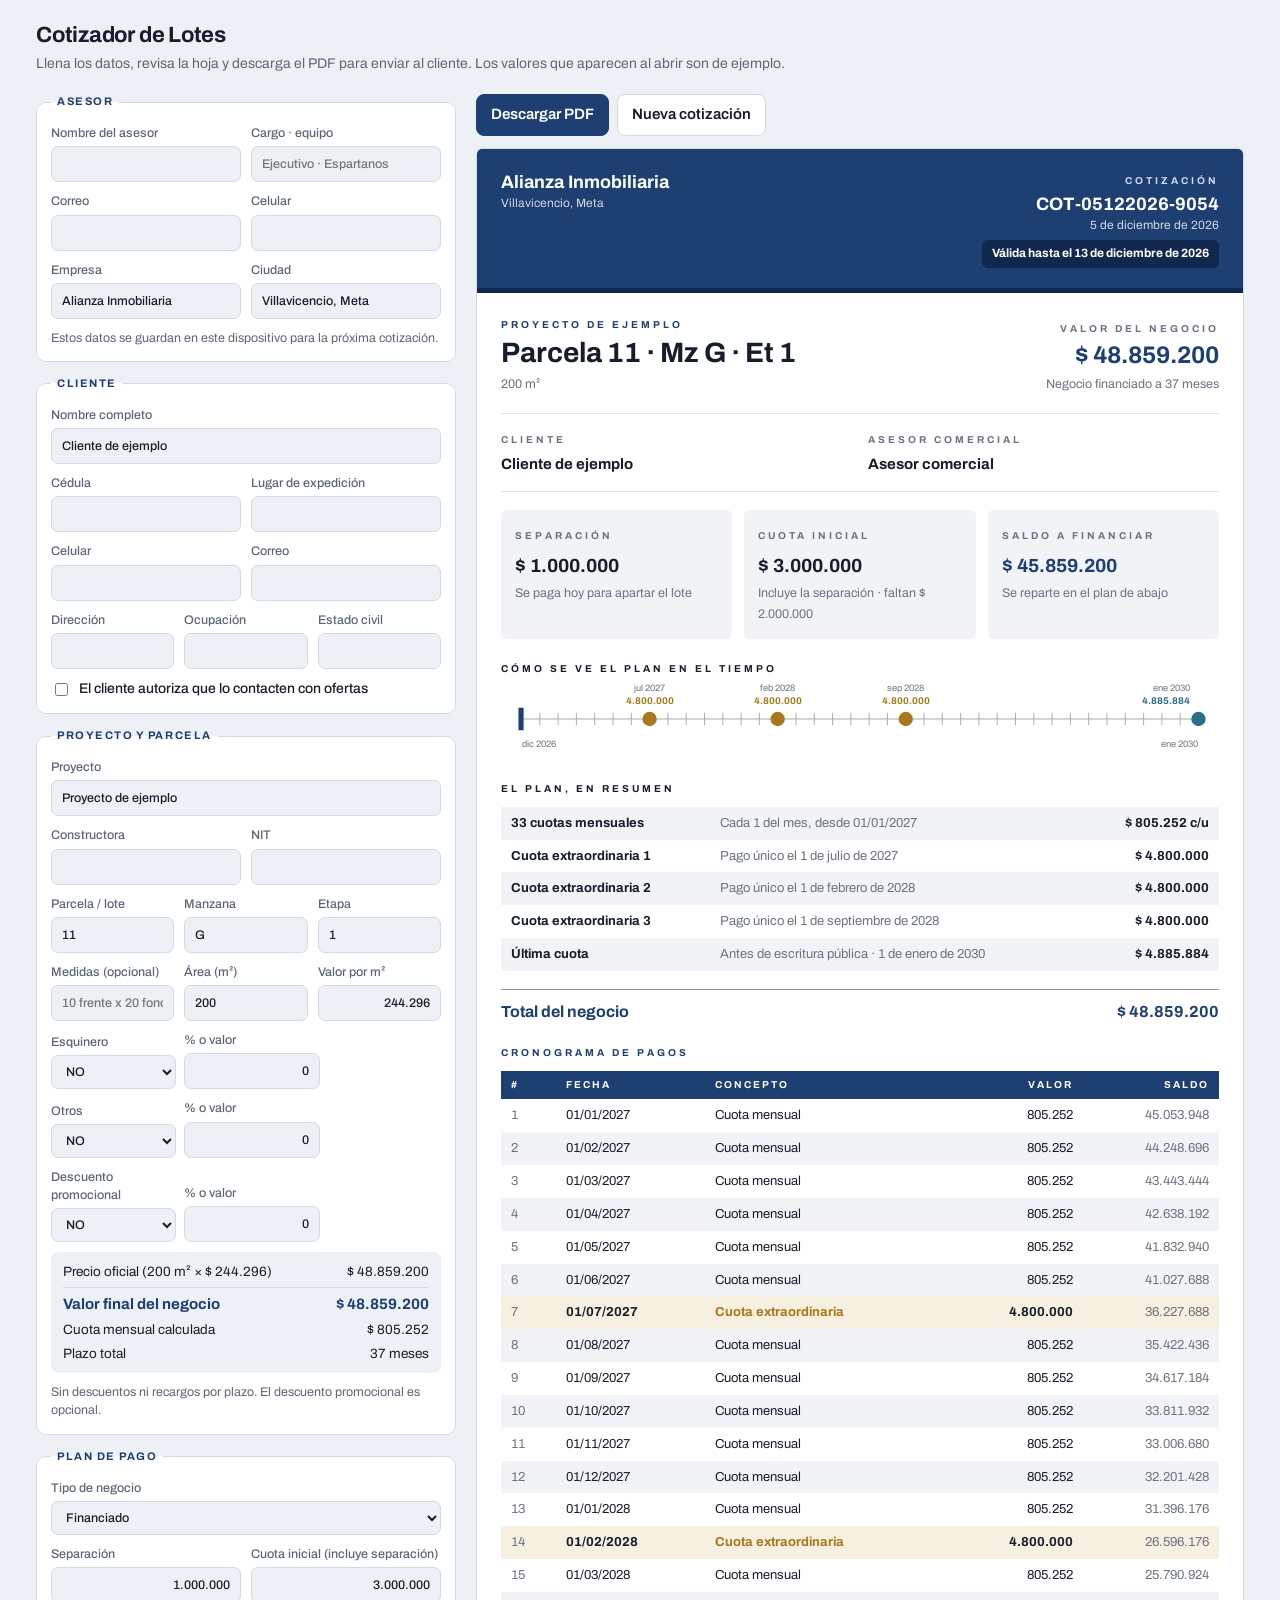
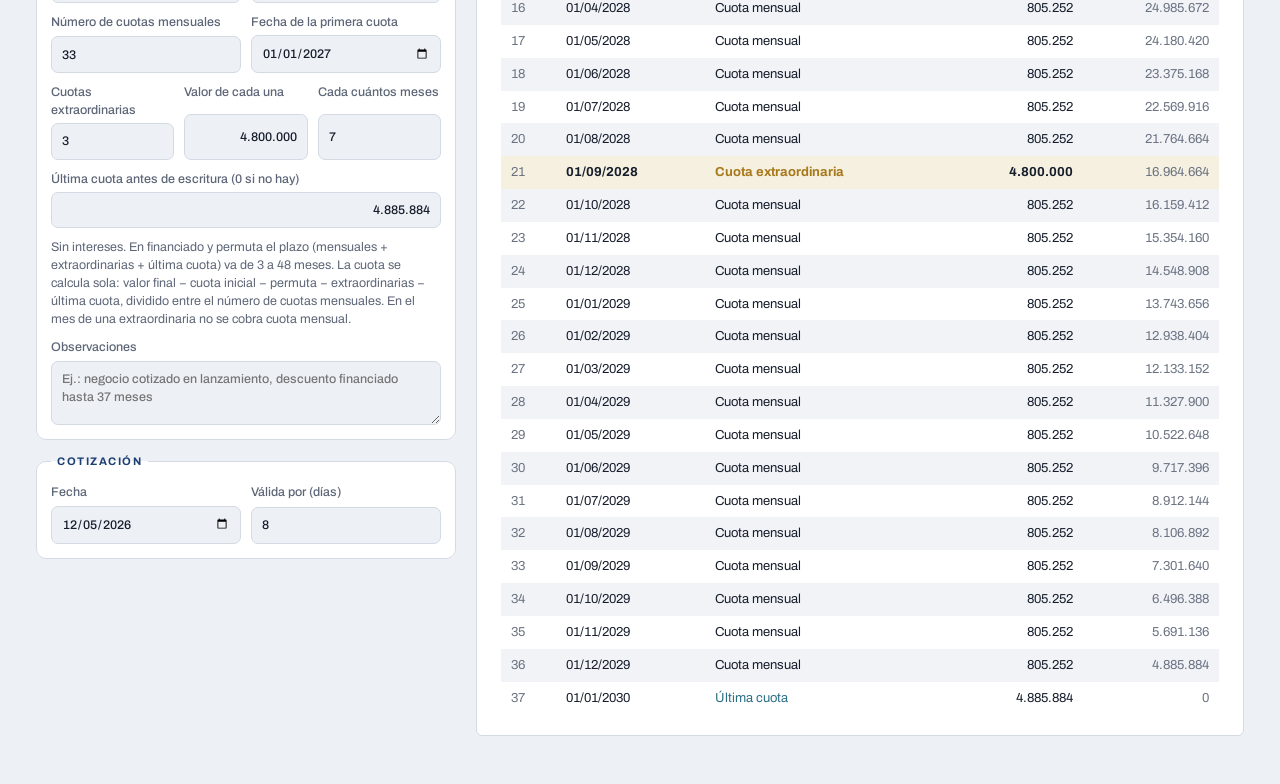
==== commit 5a8b8ab9: "Add files via upload" ====
--- a/alianza-inmobiliaria/cotizador.html
+++ b/alianza-inmobiliaria/cotizador.html
@@ -928,9 +928,10 @@
     const nombre=n.cl[0].normalize('NFD').replace(/[\u0300-\u036f]/g,'').replace(/[^A-Za-z0-9]+/g,'-').replace(/^-|-$/g,'');
     const limpio=t=>String(t||'').replace(/[\\/:*?<>|\x22]+/g,' ').replace(/\s+/g,' ').trim();
     const fname=['Cotizacion',limpio(g('clNombre'))||'Cliente',limpio(g('clCel'))].filter(Boolean).join('_')+'.pdf';
+    let ok=false;
+    if(REGISTRO_URL){say('Guardando copia en Google Drive…');ok=await Promise.race([registrar('Cotización',c,n,pdfDoc.output('datauristring').split(',')[1],fname),new Promise(r=>setTimeout(()=>r(false),15000))]);}
     pdfDoc.save(fname);
-    registrar('Cotización',c,n,pdfDoc.output('datauristring').split(',')[1],fname);
-    say(REGISTRO_URL?'PDF descargado. Copia enviada a Google Drive.':'PDF descargado.');
+    say(!REGISTRO_URL?'PDF descargado.':ok?'PDF descargado. Copia guardada en Google Drive.':'PDF descargado, pero no se pudo enviar la copia a Google Drive. Revisa tu conexión y vuelve a descargarlo.');
   }catch(e){
     say(e&&e.code==='declined'?'Descarga cancelada.':e&&e.code==='lib'?'No se pudo cargar el generador de PDF. Recarga la página.':e&&e.code==='rate_limited'?'Ya hay una descarga pendiente de confirmar.':'No se pudo generar el PDF. Intenta de nuevo.');
   }
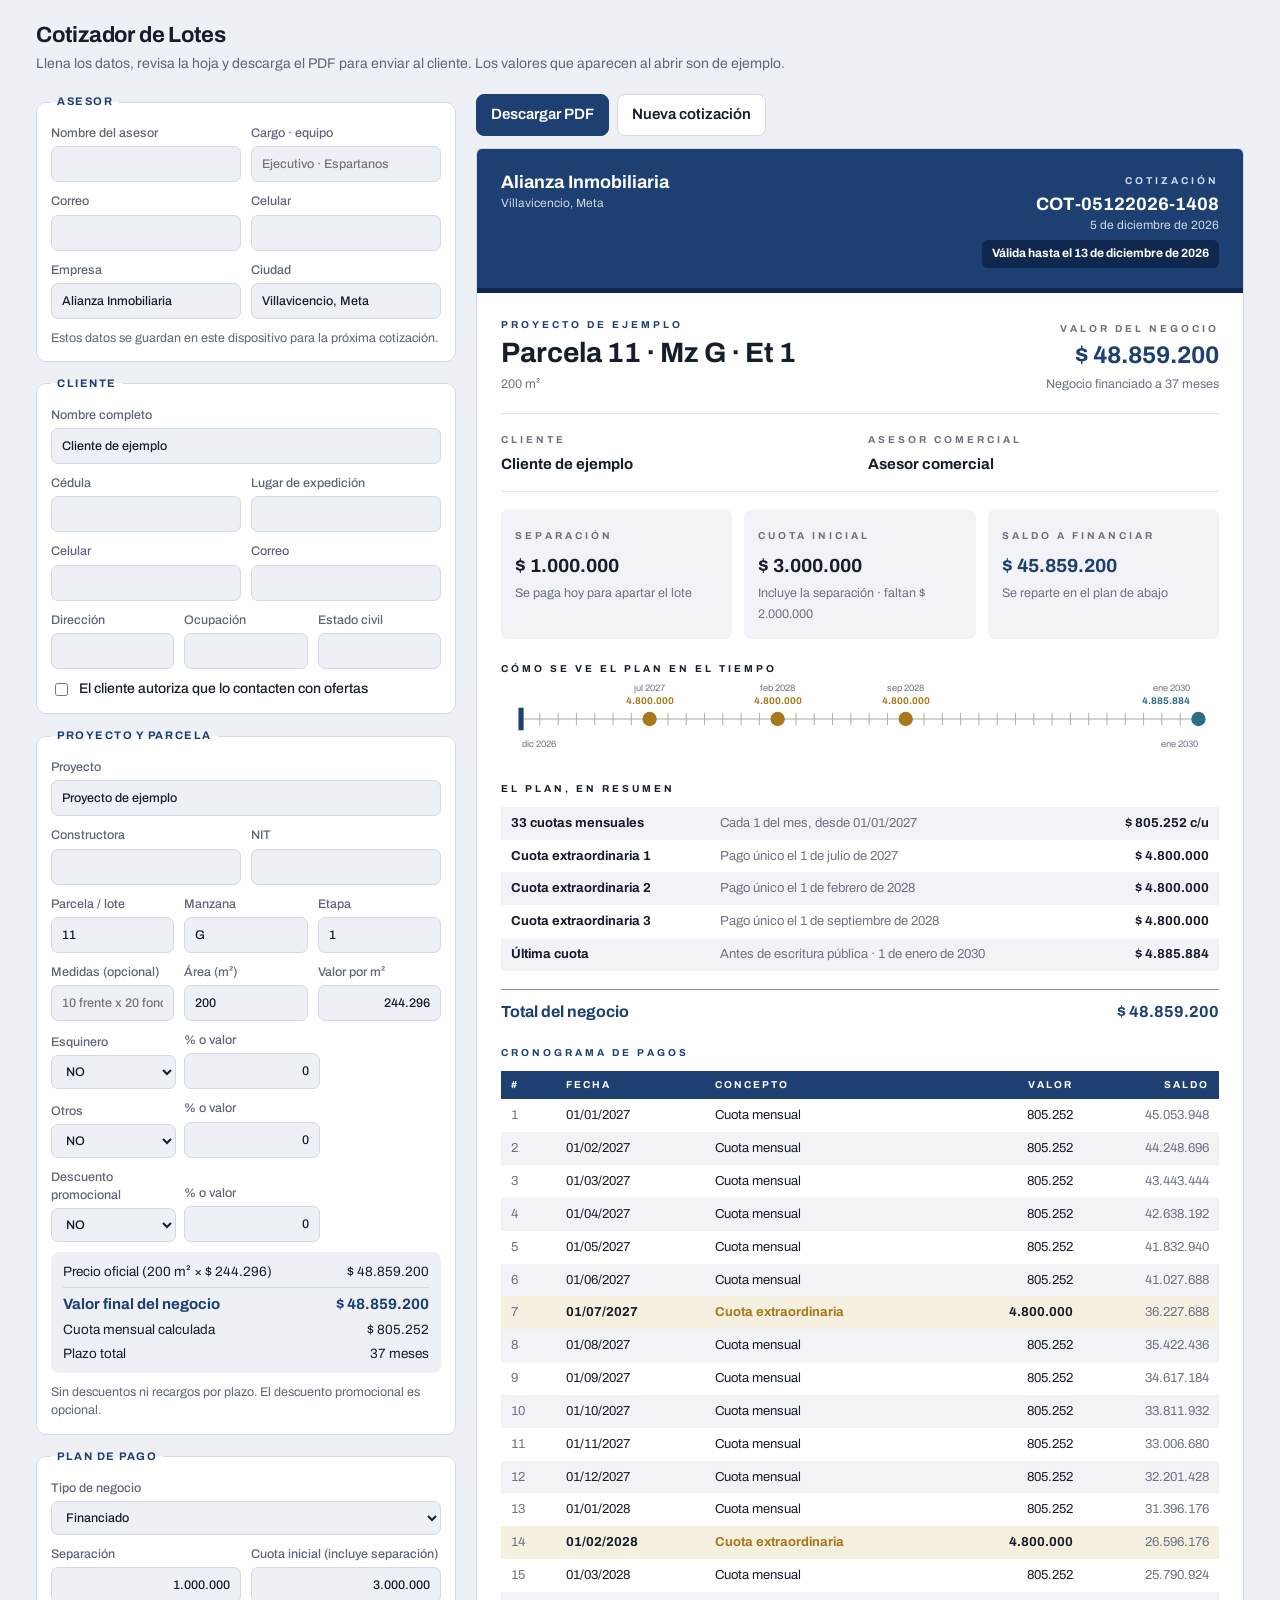
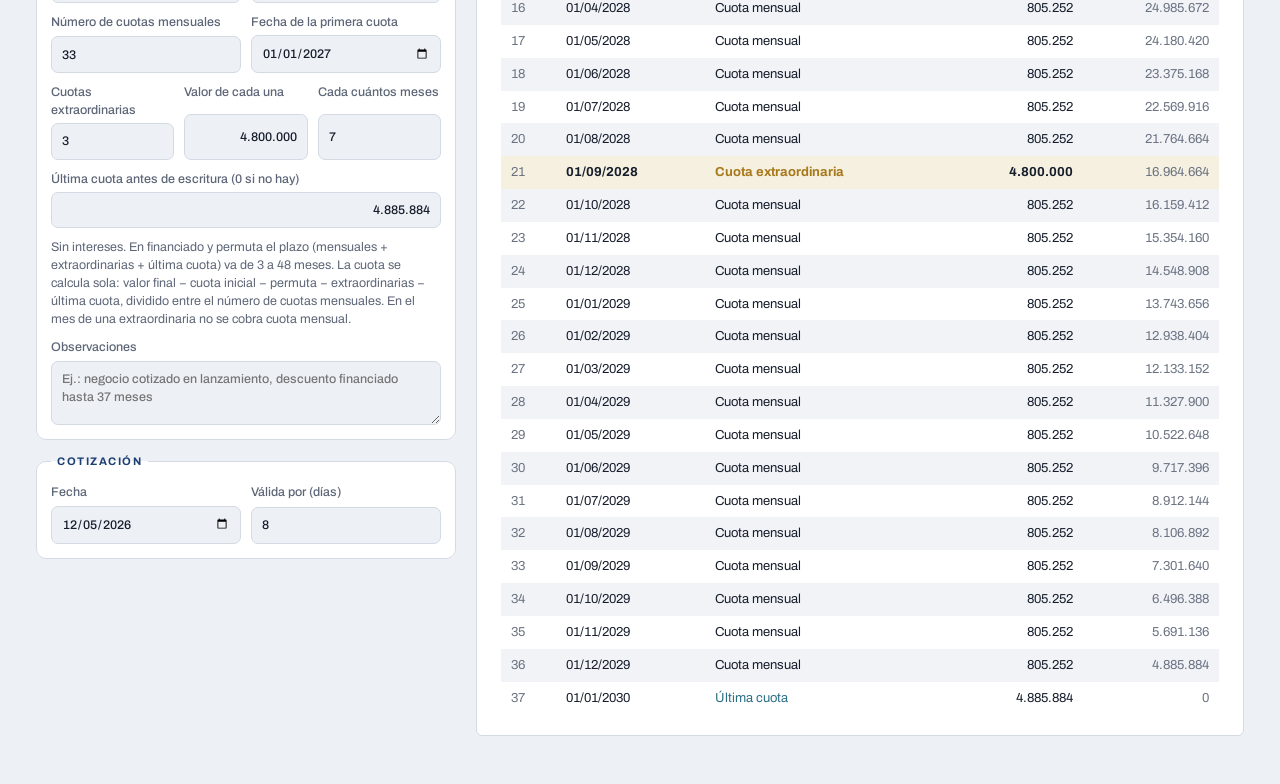
==== commit 67d60286: "Add files via upload" ====
--- a/alianza-inmobiliaria/cotizador.html
+++ b/alianza-inmobiliaria/cotizador.html
@@ -929,9 +929,9 @@
     const limpio=t=>String(t||'').replace(/[\\/:*?<>|\x22]+/g,' ').replace(/\s+/g,' ').trim();
     const fname=['Cotizacion',limpio(g('clNombre'))||'Cliente',limpio(g('clCel'))].filter(Boolean).join('_')+'.pdf';
     let ok=false;
-    if(REGISTRO_URL){say('Guardando copia en Google Drive…');ok=await Promise.race([registrar('Cotización',c,n,pdfDoc.output('datauristring').split(',')[1],fname),new Promise(r=>setTimeout(()=>r(false),15000))]);}
+    if(REGISTRO_URL){ok=await Promise.race([registrar('Cotización',c,n,pdfDoc.output('datauristring').split(',')[1],fname),new Promise(r=>setTimeout(()=>r(false),15000))]);}
     pdfDoc.save(fname);
-    say(!REGISTRO_URL?'PDF descargado.':ok?'PDF descargado. Copia guardada en Google Drive.':'PDF descargado, pero no se pudo enviar la copia a Google Drive. Revisa tu conexión y vuelve a descargarlo.');
+    say('PDF descargado.');
   }catch(e){
     say(e&&e.code==='declined'?'Descarga cancelada.':e&&e.code==='lib'?'No se pudo cargar el generador de PDF. Recarga la página.':e&&e.code==='rate_limited'?'Ya hay una descarga pendiente de confirmar.':'No se pudo generar el PDF. Intenta de nuevo.');
   }
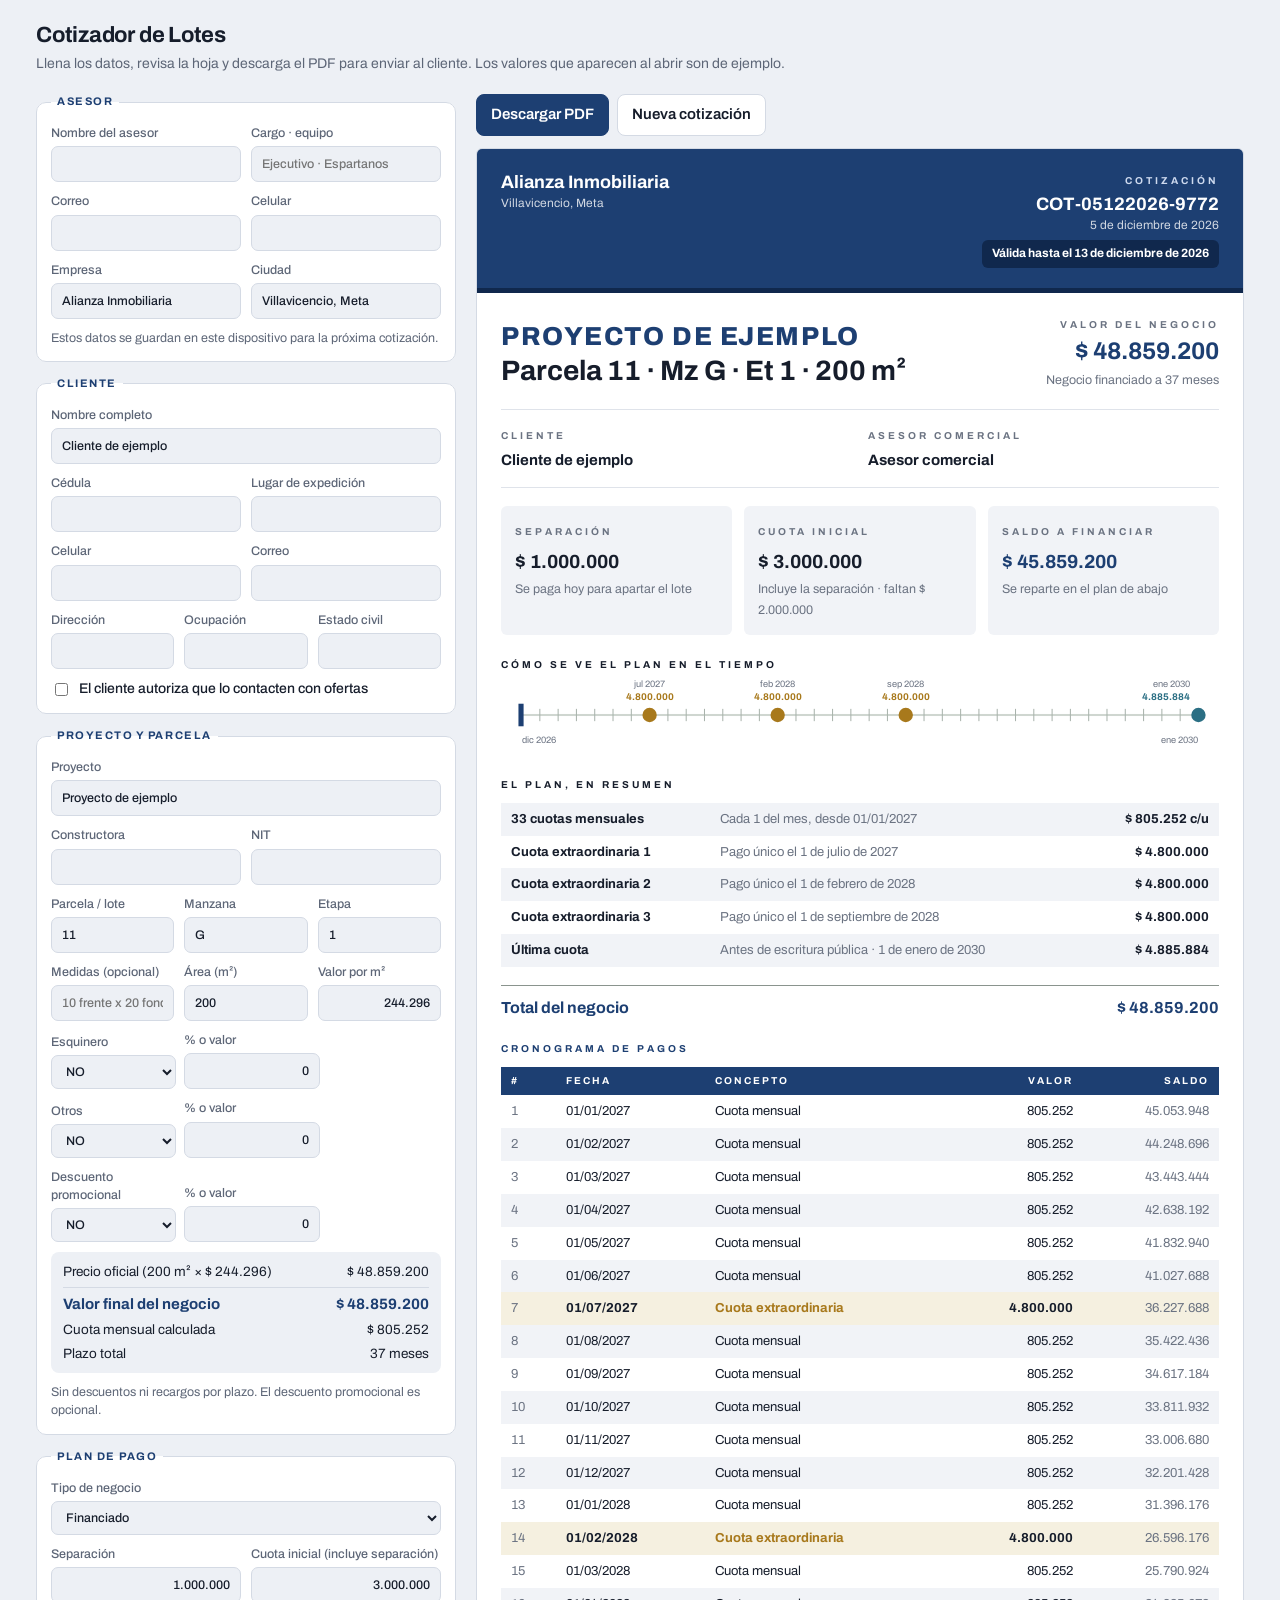
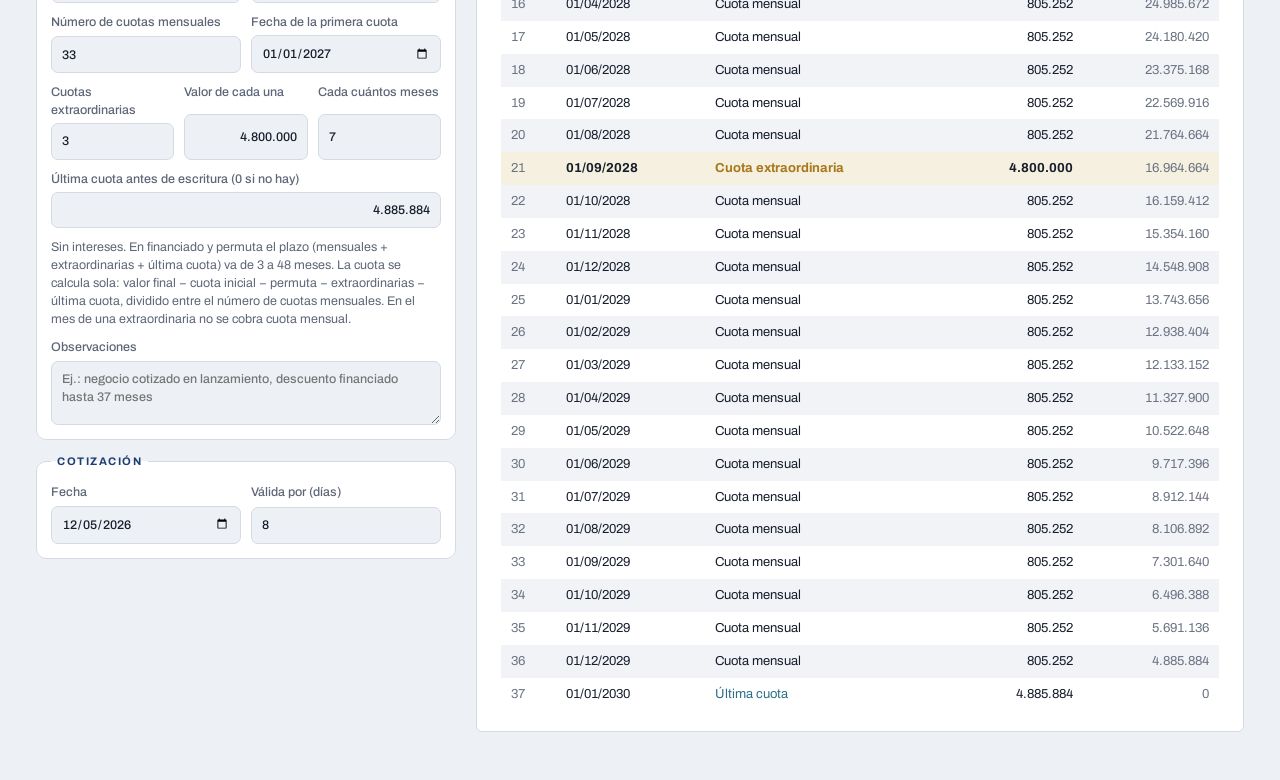
==== commit be8d6839: "Add files via upload" ====
--- a/alianza-inmobiliaria/cotizador.html
+++ b/alianza-inmobiliaria/cotizador.html
@@ -70,6 +70,7 @@
 .p-body{padding:20px 24px;display:grid;gap:18px}
 .split{display:flex;flex-wrap:wrap;gap:12px 24px;justify-content:space-between;align-items:flex-end}
 .lot{font-size:28px;font-weight:700;line-height:1.1;margin:4px 0}
+.proj{display:block;font-size:26px;font-weight:800;letter-spacing:.06em;text-transform:uppercase;color:#1d3f72;line-height:1.15}
 .val{font-size:24px;font-weight:700;color:#1d3f72}
 .pm{color:var(--paper-muted);font-size:12.5px}
 .parties{display:grid;grid-template-columns:repeat(auto-fit,minmax(200px,1fr));gap:16px;border-block:1px solid var(--paper-line);padding-block:14px}
@@ -768,7 +769,7 @@
   '<div class="p-head"><div><b>'+esc(n.empresa)+'</b><small>'+esc(n.ciudad)+'</small><small>'+esc(n.constr)+'</small></div>'+
   '<div class="r"><span class="eyebrow">Cotización</span><br><b>'+esc(cotNum)+'</b><small>'+largo(c.fecha)+'</small><span class="pill">Válida hasta el '+largo(c.vence)+'</span></div></div>'+
   '<div class="p-body">'+
-  '<div class="split"><div><span class="eyebrow">'+esc(n.proyecto)+'</span><div class="lot">'+esc(n.lot||'Parcela')+'</div><span class="pm">'+esc(n.area)+'</span></div>'+
+  '<div class="split"><div><span class="proj">'+esc(n.proyecto)+'</span><div class="lot">'+esc(n.lot||'Parcela')+(g('area')?' · '+esc(g('area'))+' m²':'')+'</div>'+(g('medidas')?'<span class="pm">'+esc(g('medidas'))+'</span>':'')+'</div>'+
   '<div style="text-align:right;margin-left:auto"><span class="eyebrow" style="color:var(--paper-muted)">Valor del negocio</span><div class="val">'+$$(c.valor)+'</div><span class="pm">'+esc(c.tipoLbl)+'</span></div></div>'+
   (brkTxt?'<div class="brk">'+brkTxt+'</div>':'')+
   '<div class="parties"><div><span class="eyebrow" style="color:var(--paper-muted)">Cliente</span><strong>'+esc(n.cl[0])+'</strong>'+n.cl.slice(1).map(x=>'<div class="pm">'+esc(x)+'</div>').join('')+'</div>'+
@@ -815,9 +816,9 @@
   head(false);
   doc.setFillColor.apply(doc,GD);doc.roundedRect(139,29.5,55,9,1.5,1.5,'F');
   T('Válida hasta el '+largo(c.vence),166.5,35.3,{b:1,sz:7.5,c:[255,255,255],a:'center'});
-  T(sp(n.proyecto),L,45,{b:1,sz:6.5,c:G});T(sp('Valor del negocio'),R,45,{sz:6.5,c:MU,a:'right'});
-  T(fit(n.lot||'Parcela',110,20,true),L,55,{b:1,sz:20});T($$(c.valor),R,55,{b:1,sz:17,c:G,a:'right'});
-  if(n.area)T(fit(n.area,110,9),L,60.5,{sz:9,c:[70,80,74]});T(fit(c.tipoLbl,75,8),R,60.5,{sz:8,c:MU,a:'right'});
+  {let ps=16;const pn=String(n.proyecto).toUpperCase();doc.setFont('helvetica','bold');doc.setFontSize(ps);while(doc.getTextWidth(pn)>118&&ps>8){ps-=.5;doc.setFontSize(ps)}T(pn,L,46,{b:1,sz:ps,c:G})}T(sp('Valor del negocio'),R,45,{sz:6.5,c:MU,a:'right'});
+  {const lt=(n.lot||'Parcela')+(g('area')?' · '+g('area')+' m²':'');let ls=20;doc.setFont('helvetica','bold');doc.setFontSize(ls);while(doc.getTextWidth(lt)>125&&ls>12){ls-=.5;doc.setFontSize(ls)}T(lt,L,55,{b:1,sz:ls})}T($$(c.valor),R,55,{b:1,sz:17,c:G,a:'right'});
+  if(g('medidas'))T(fit(g('medidas'),110,9),L,60.5,{sz:9,c:[70,80,74]});T(fit(c.tipoLbl,75,8),R,60.5,{sz:8,c:MU,a:'right'});
   if(c.brk.length>1){const RED=[179,38,30],ad=c.brk.slice(1).filter(b=>b[1]>0),ds=c.brk.filter(b=>b[1]<0);
     const po=c.brk[0][0]+'  '+$$(c.brk[0][1]);T(po,L,65.8,{b:1,sz:9.5});doc.setFont('helvetica','bold');doc.setFontSize(9.5);const pw=doc.getTextWidth(po);
     if(ad.length)T(fit(ad.map(b=>'+ '+b[0]+' '+$$(b[1])).join('   '),W-pw-4,7),L+pw+4,65.8,{sz:7,c:MU});
@@ -921,6 +922,7 @@
 });
 $('pdf').addEventListener('click',async()=>{
   const c=render();if(c.err.length)return;const n=info();
+  if(!g('clNombre')||g('clNombre')==='Cliente de ejemplo'||g('clCel').replace(/\D/g,'').length<7){say('Escribe el nombre y el teléfono del cliente para poder descargar el PDF.');$(!g('clNombre')||g('clNombre')==='Cliente de ejemplo'?'clNombre':'clCel').focus();return}
   say('Preparando PDF…');
   try{
     if(!window.jspdf)throw{code:'lib'};
